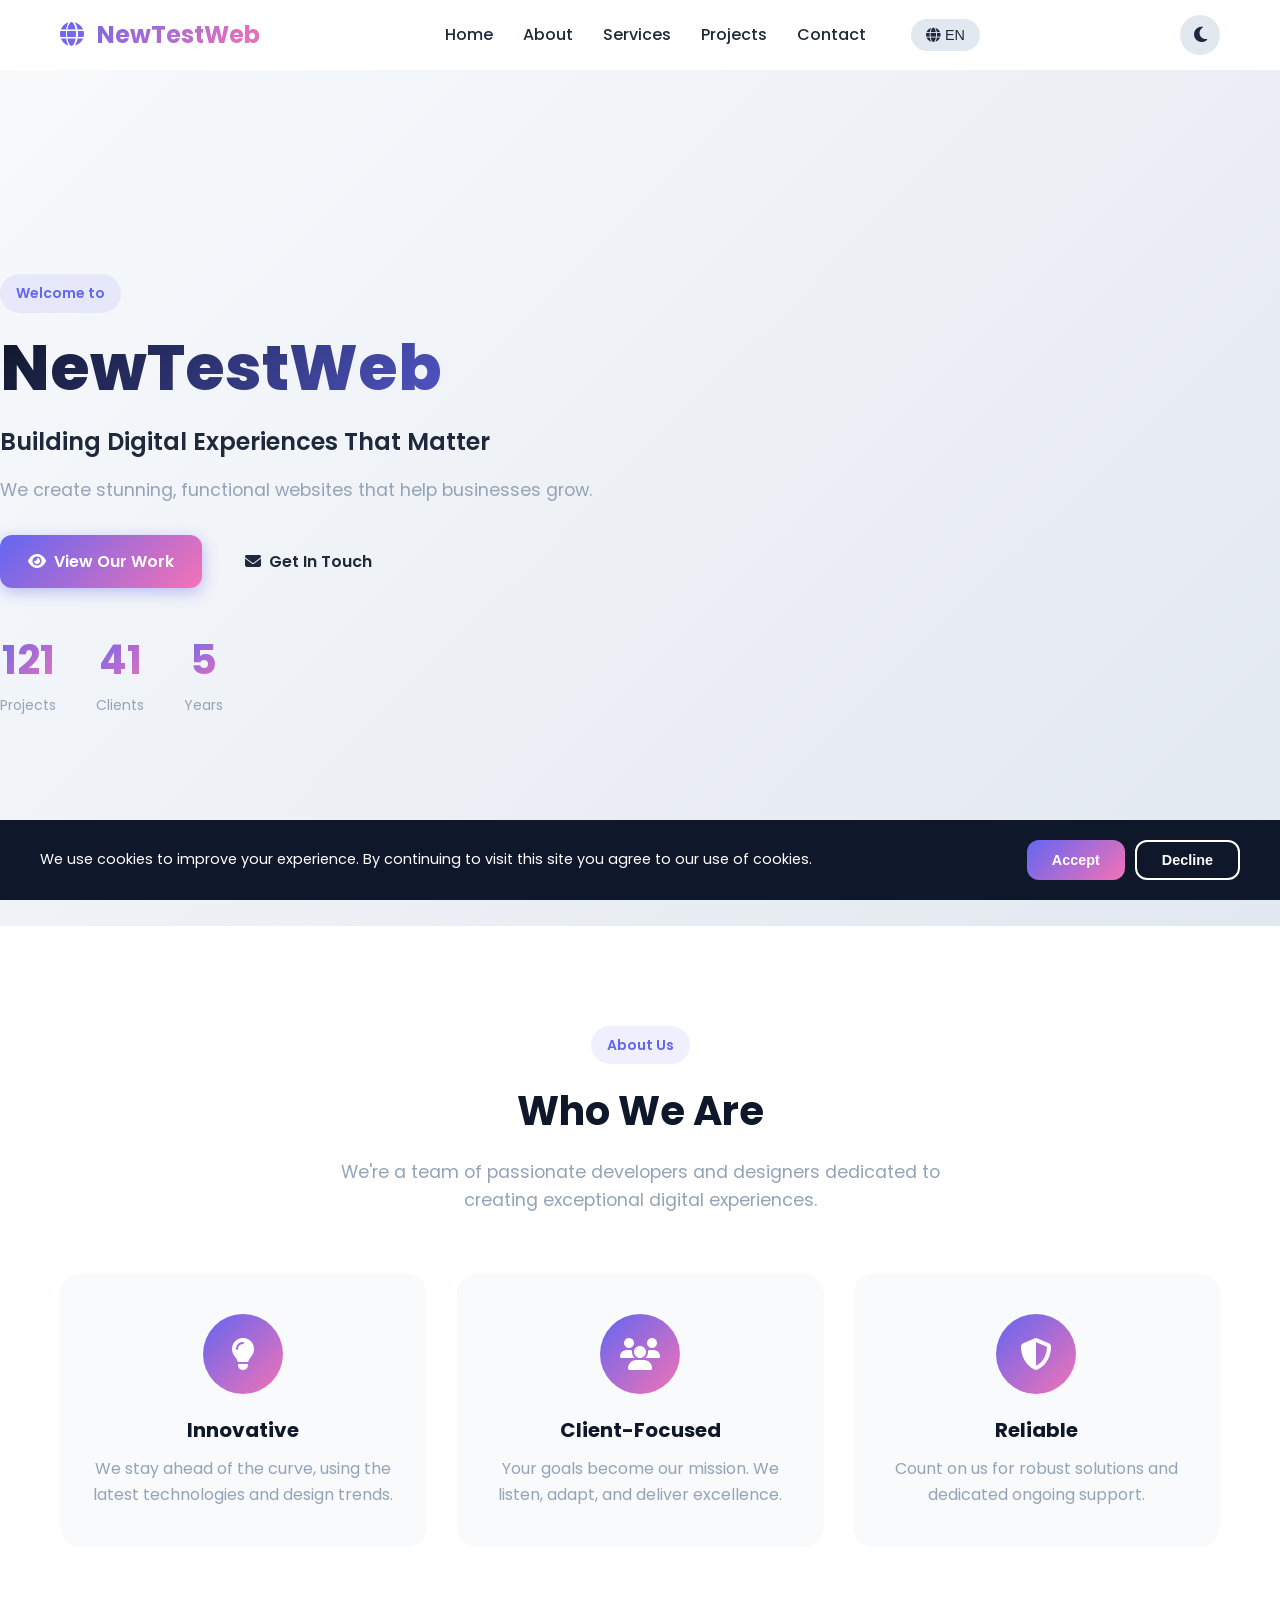
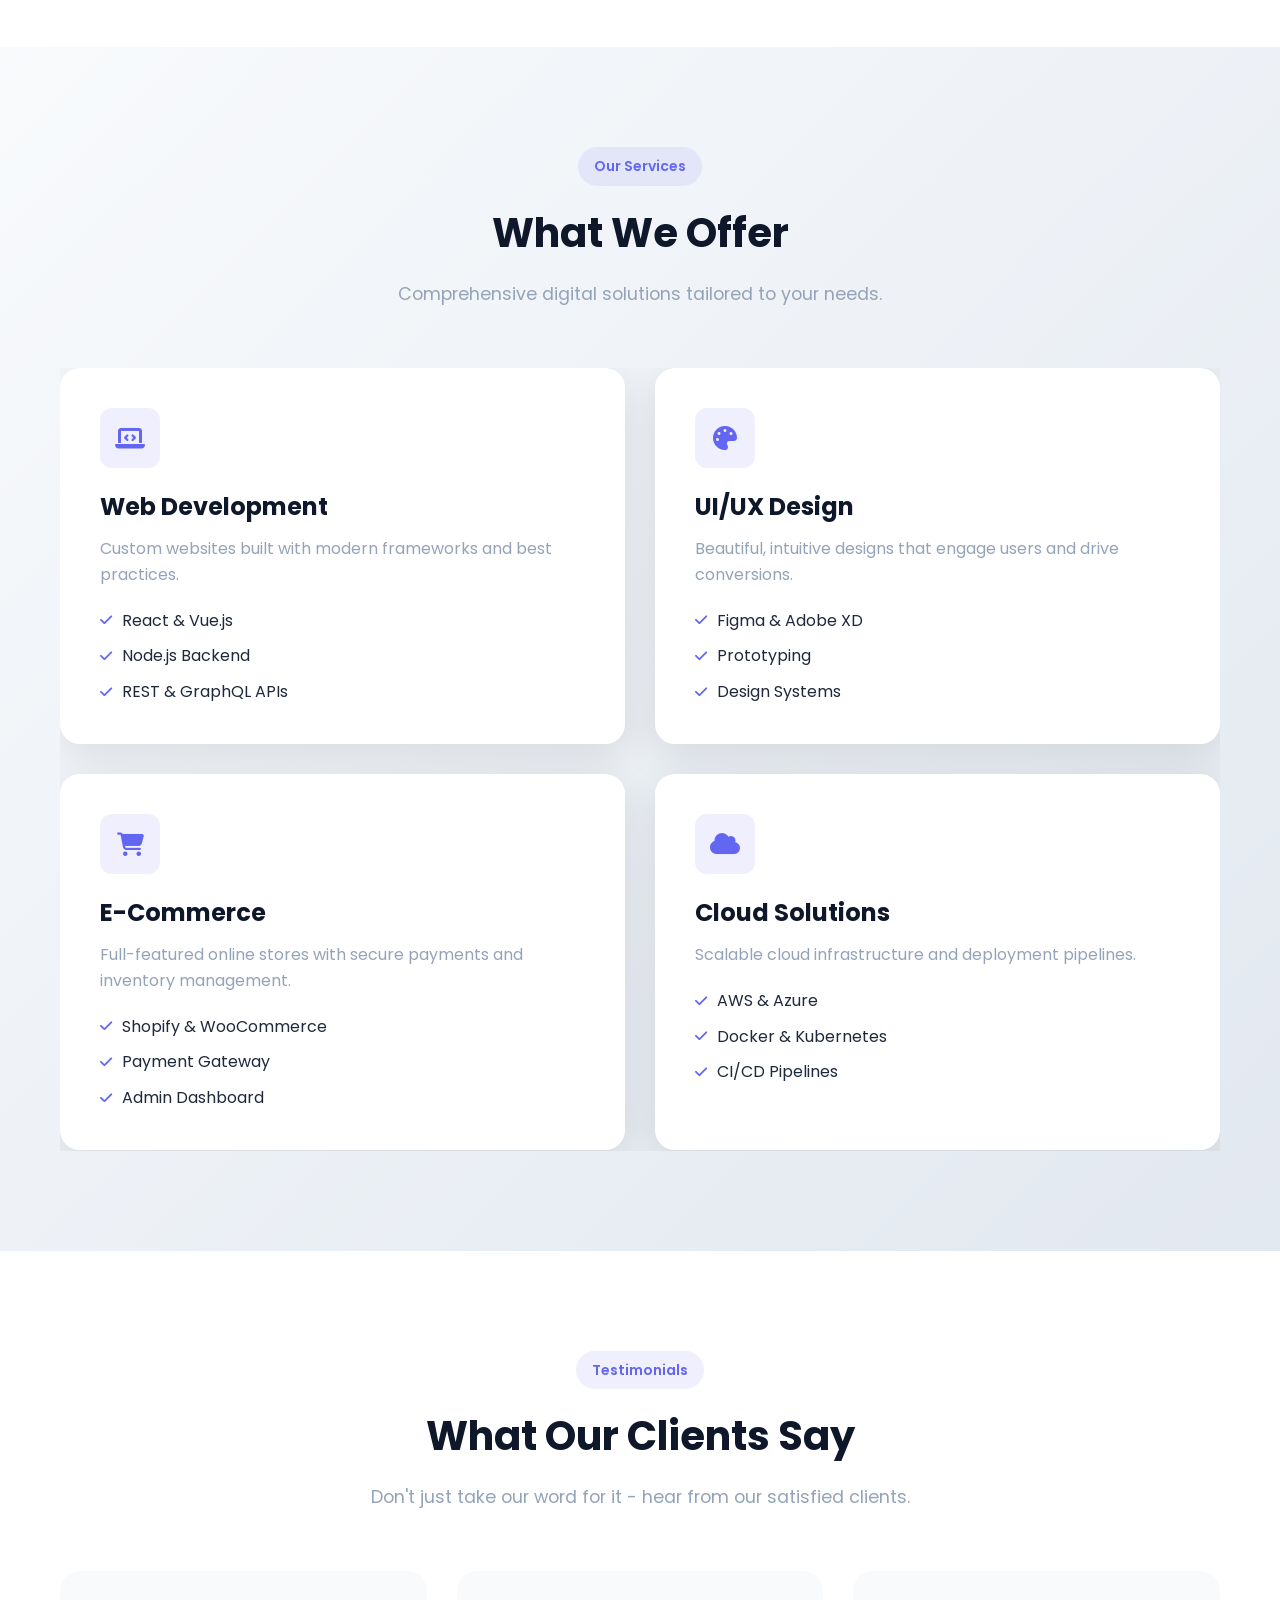
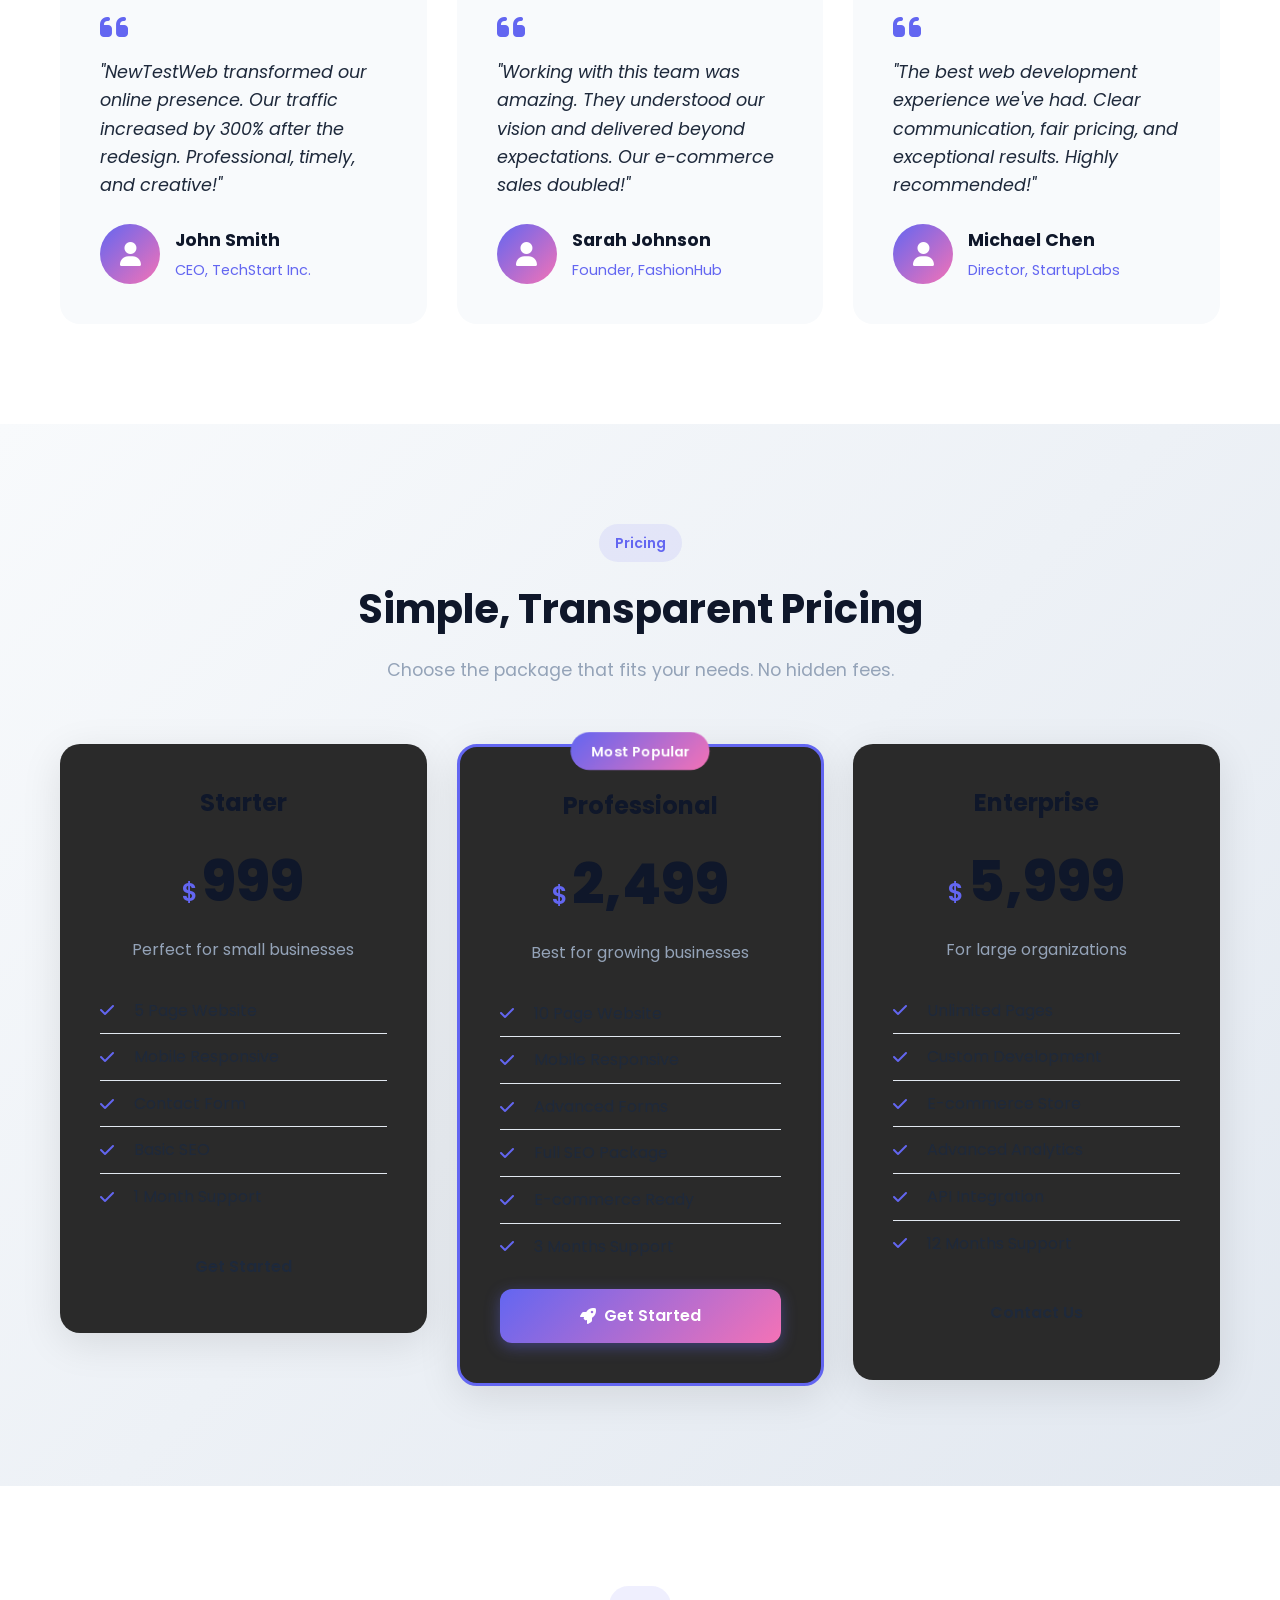
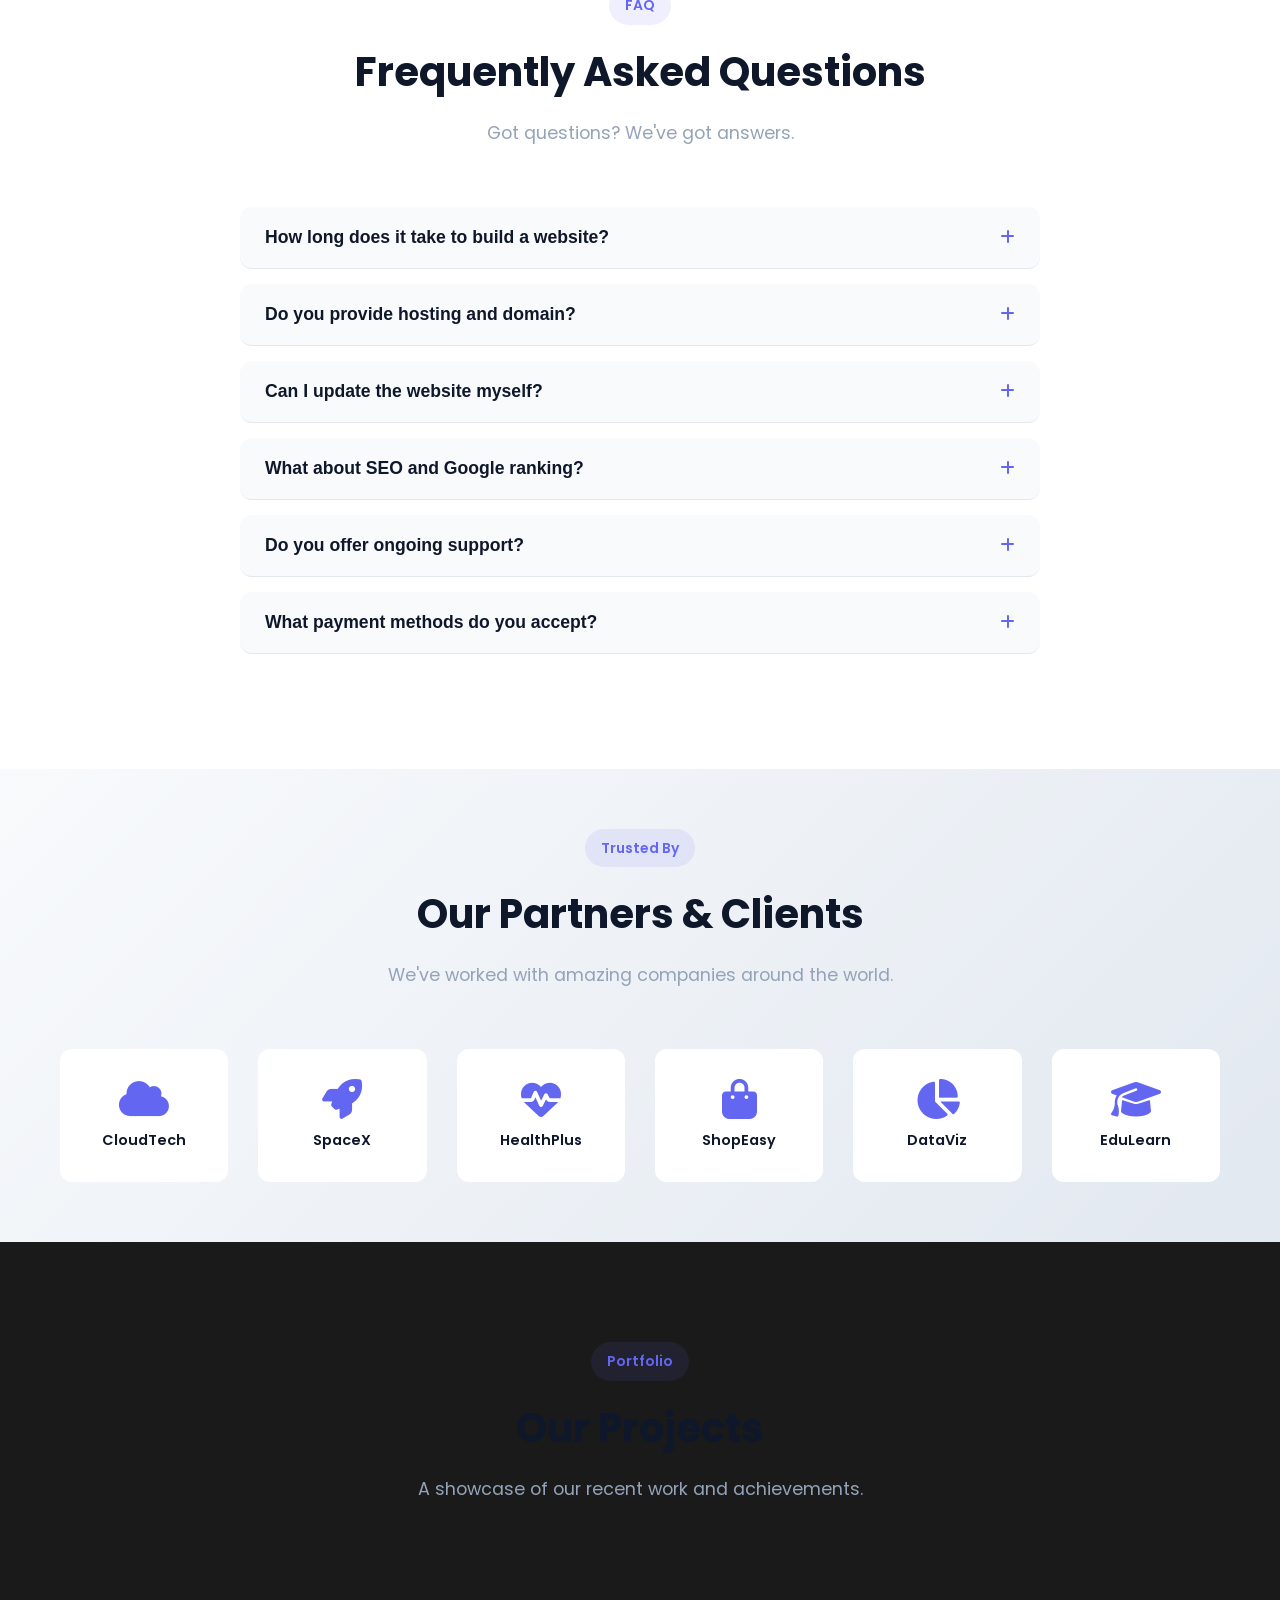
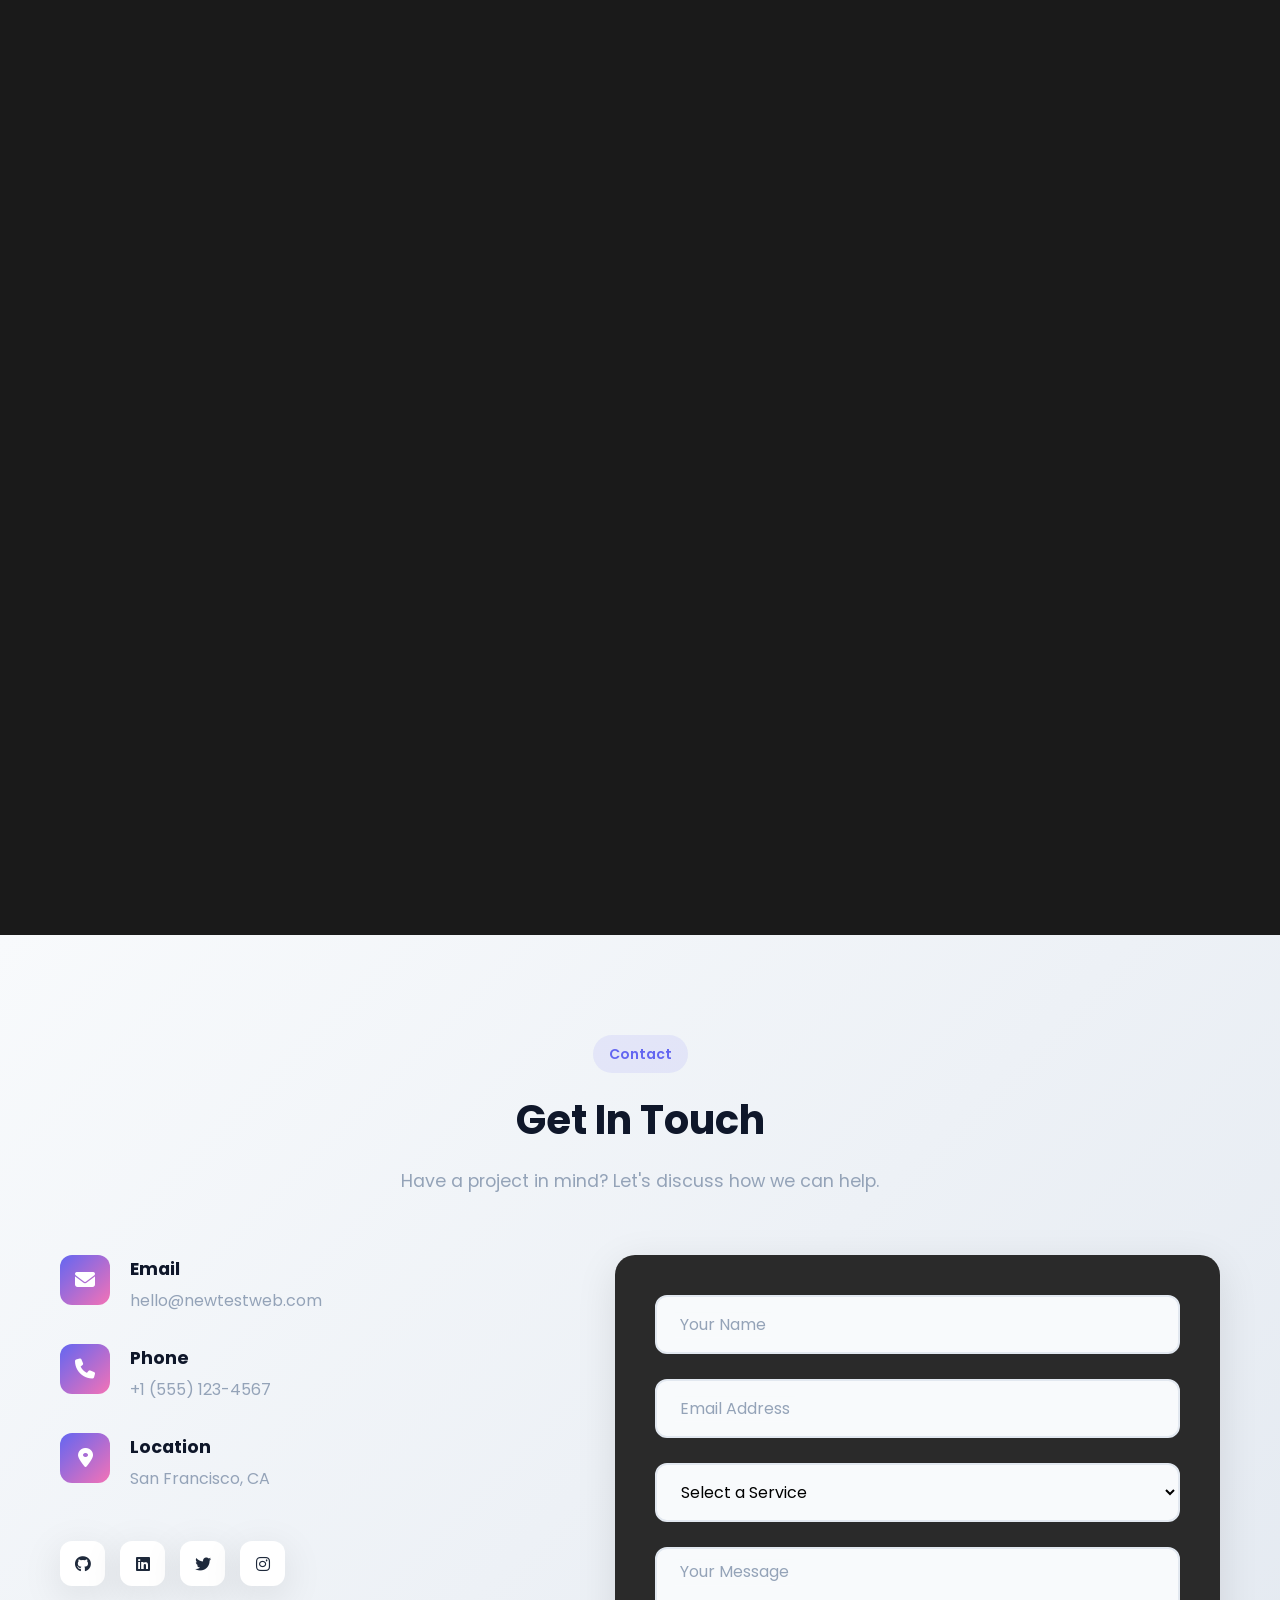
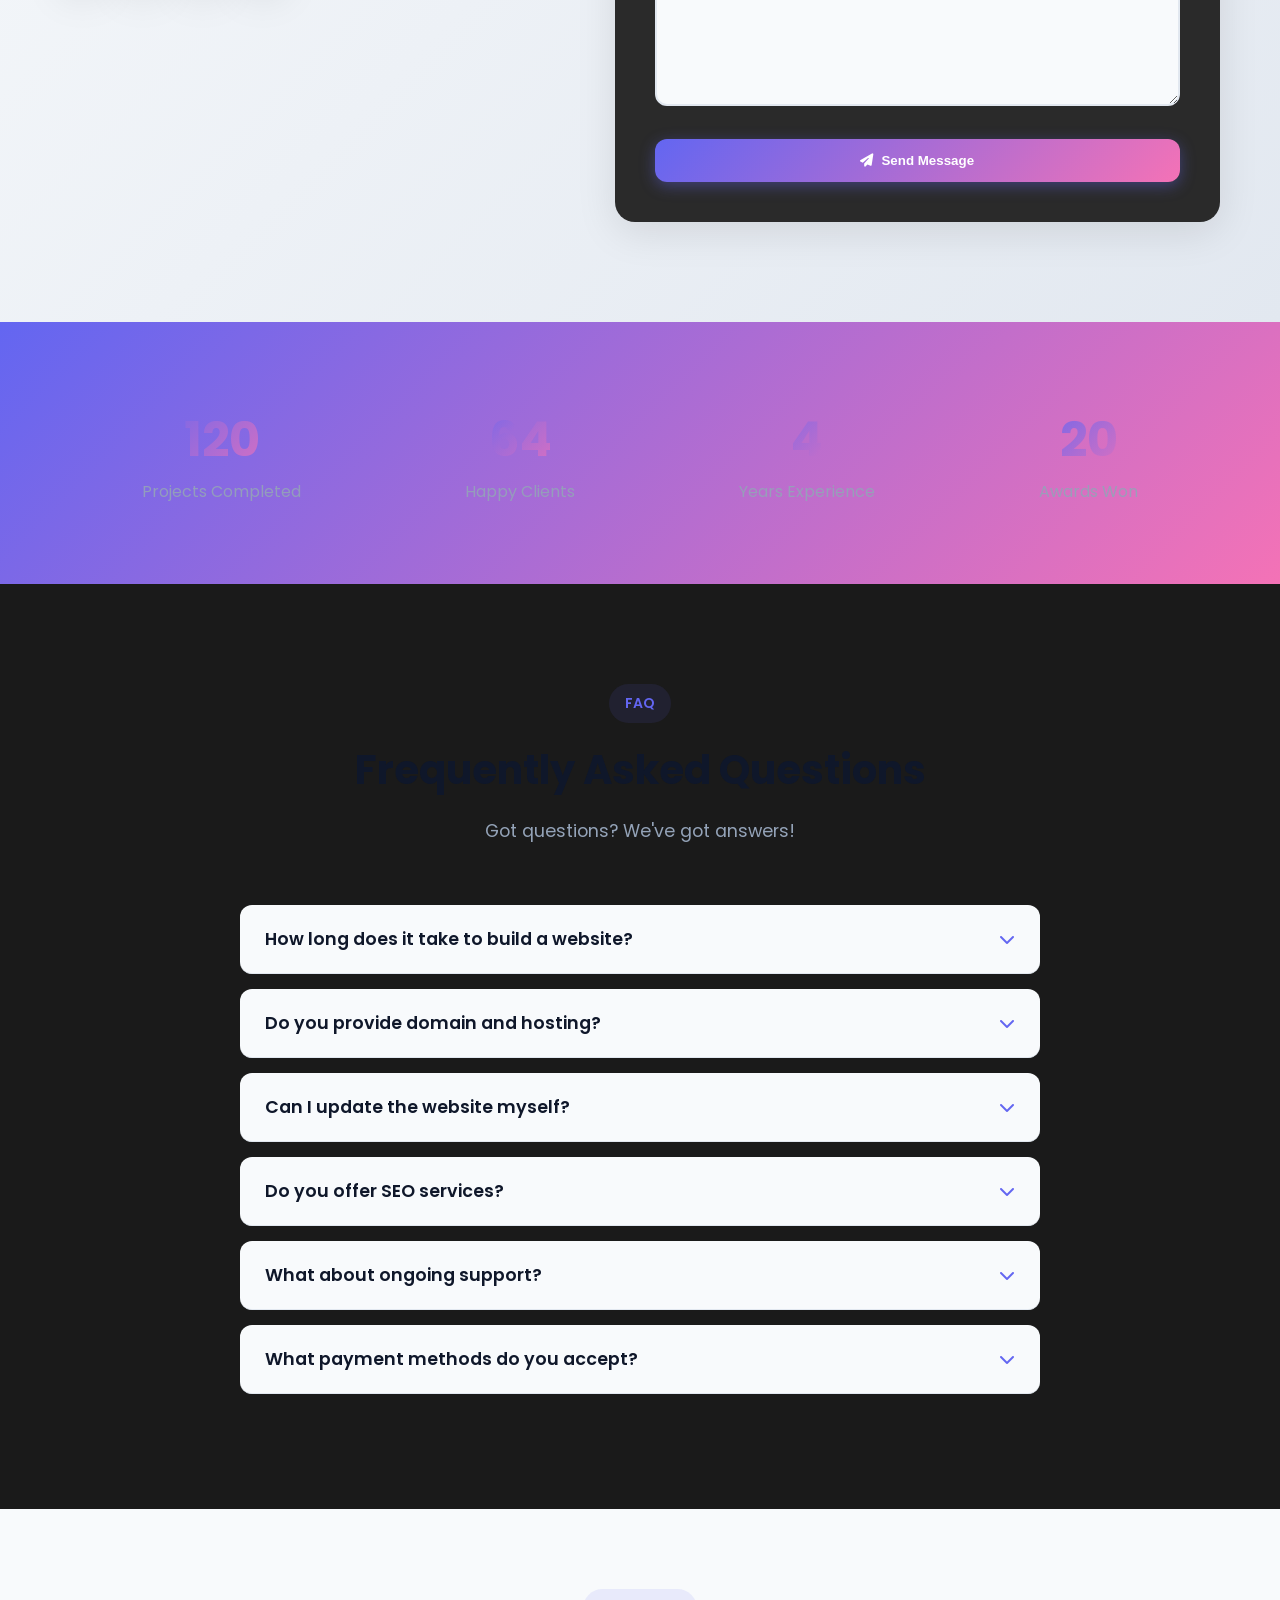
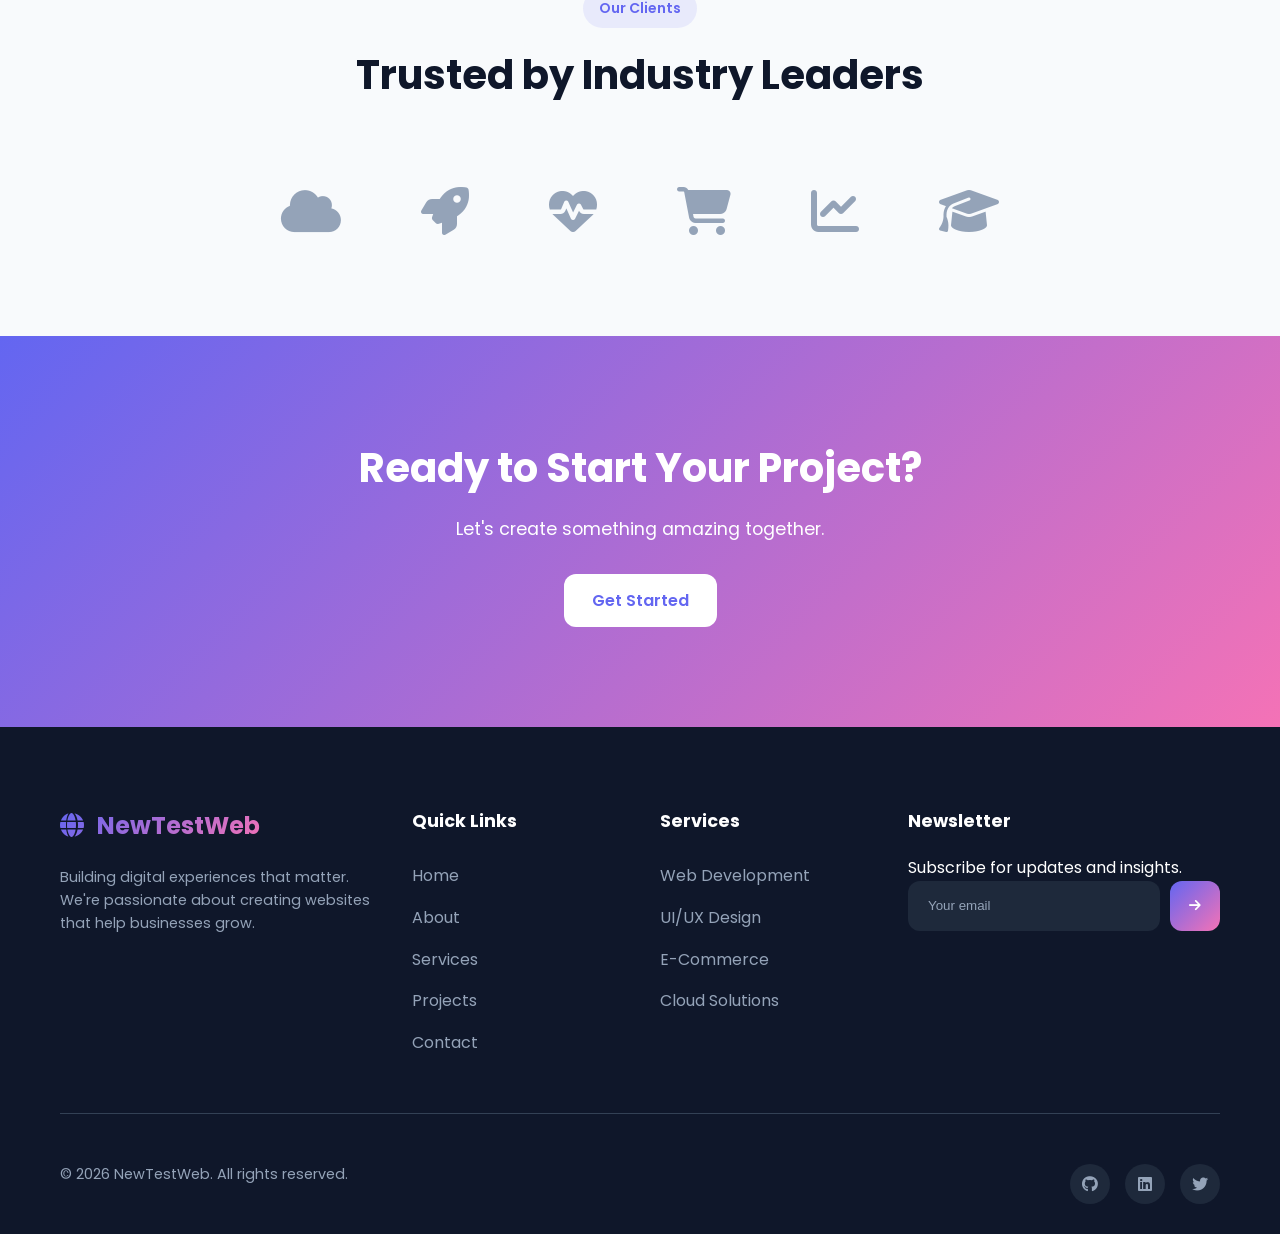
==== index.html @ 92f58afb "Fix hamburger menu on home page, add language selector to all pages and mobile menu, fix language sw" ====
<!DOCTYPE html>
<html lang="en">
<head>
    <meta charset="UTF-8">
    <meta name="viewport" content="width=device-width, initial-scale=1.0">
    <meta name="description" content="NewTestWeb - Building modern, responsive websites and digital solutions. Web development, UI/UX design, e-commerce, and cloud services.">
    <meta name="keywords" content="web development, web design, UI/UX, e-commerce, cloud solutions, modern website">
    <meta name="author" content="NewTestWeb">
    <meta name="robots" content="index, follow">
    
    <!-- Open Graph / Social Media -->
    <meta property="og:title" content="NewTestWeb | Modern Digital Solutions">
    <meta property="og:description" content="Building digital experiences that matter. We create stunning, functional websites.">
    <meta property="og:type" content="website">
    <meta property="og:url" content="https://youtested.github.io/newtestweb/">
    <meta property="og:image" content="https://youtested.github.io/newtestweb/og-image.jpg">
    
    <!-- Twitter Card -->
    <meta name="twitter:card" content="summary_large_image">
    <meta name="twitter:title" content="NewTestWeb | Modern Digital Solutions">
    <meta name="twitter:description" content="Building digital experiences that matter. We create stunning, functional websites.">
    
    <!-- Favicon -->
    <link rel="icon" type="image/svg+xml" href="data:image/svg+xml,<svg xmlns='http://www.w3.org/2000/svg' viewBox='0 0 100 100'><text y='.9em' font-size='90'>🌐</text></svg>">
    
    <!-- Canonical URL -->
    <link rel="canonical" href="https://youtested.github.io/newtestweb/">
    
    <!-- Performance Optimization - Preload critical resources -->
    <link rel="preconnect" href="https://fonts.googleapis.com">
    <link rel="preconnect" href="https://fonts.gstatic.com" crossorigin>
    <link rel="preconnect" href="https://cdnjs.cloudflare.com">
    <link rel="preload" href="styles.css" as="style">
    <link rel="preload" href="script.js" as="script">
    
    <!-- DNS Prefetch for external domains -->
    <link rel="dns-prefetch" href="//fonts.googleapis.com">
    <link rel="dns-prefetch" href="//cdnjs.cloudflare.com">
    <link rel="dns-prefetch" href="//fonts.gstatic.com">
    
    <title>NewTestWeb | Modern Digital Solutions</title>
    <link rel="icon" href="data:image/svg+xml,<svg xmlns='http://www.w3.org/2000/svg' viewBox='0 0 100 100'><text y='.9em' font-size='90'>🌐</text></svg>">
    <link rel="stylesheet" href="styles.css">
    <link rel="stylesheet" href="https://cdnjs.cloudflare.com/ajax/libs/font-awesome/6.4.0/css/all.min.css">
    <link rel="preconnect" href="https://fonts.googleapis.com">
    <link rel="preconnect" href="https://fonts.gstatic.com" crossorigin>
    <link href="https://fonts.googleapis.com/css2?family=Poppins:wght@300;400;500;600;700&display=swap" rel="stylesheet">
    <style>
        /* Font-display swap to prevent FOIT */
        @font-face {
            font-family: 'Poppins';
            font-display: swap;
        }
    </style>
</head>
<body>
    <!-- Skip Link for Accessibility -->
    <a href="#main-content" class="skip-link">Skip to main content</a>
    
    <!-- Navigation -->
    <nav class="navbar" role="navigation" aria-label="Main navigation">
        <div class="container">
            <a href="#" class="logo">
                <i class="fas fa-globe"></i> NewTestWeb
            </a>
            <div class="nav-links">
                <a href="https://youtested.github.io/newtestweb/">Home</a>
                <a href="https://youtested.github.io/newtestweb/about.html" target="_blank">About</a>
                <a href="https://youtested.github.io/newtestweb/services.html" target="_blank">Services</a>
                <a href="https://youtested.github.io/newtestweb/projects.html" target="_blank">Projects</a>
                <a href="https://youtested.github.io/newtestweb/contact.html" target="_blank">Contact</a>
                <div class="language-selector">
                    <button class="lang-btn" id="langBtn">
                        <i class="fas fa-globe"></i> <span>EN</span>
                    </button>
                    <div class="lang-dropdown" id="langDropdown">
                        <a href="#" data-lang="en" class="active">English</a>
                        <a href="#" data-lang="es">Español</a>
                        <a href="#" data-lang="fr">Français</a>
                        <a href="#" data-lang="de">Deutsch</a>
                        <a href="#" data-lang="zh">中文</a>
                        <a href="#" data-lang="ja">日本語</a>
                    </div>
                </div>
            </div>
            <button class="theme-toggle" id="themeToggle" aria-label="Toggle dark mode">
                <i class="fas fa-moon"></i>
            </button>
            <div class="nav-toggle">
                <i class="fas fa-bars"></i>
            </div>
        </div>
    </nav>

    <!-- Mobile Menu -->
    <div class="mobile-menu">
        <a href="https://youtested.github.io/newtestweb/">Home</a>
        <a href="https://youtested.github.io/newtestweb/about.html">About</a>
        <a href="https://youtested.github.io/newtestweb/services.html">Services</a>
        <a href="https://youtested.github.io/newtestweb/projects.html">Projects</a>
        <a href="https://youtested.github.io/newtestweb/contact.html">Contact</a>
        <div class="mobile-lang-selector">
            <a href="#" data-lang="en" class="active">English</a>
            <a href="#" data-lang="es">Español</a>
            <a href="#" data-lang="fr">Français</a>
            <a href="#" data-lang="de">Deutsch</a>
            <a href="#" data-lang="zh">中文</a>
            <a href="#" data-lang="ja">日本語</a>
        </div>
    </div>

    <!-- Hero Section -->
    <main id="main-content">
    <section id="home" class="hero">
        <div class="hero-content">
            <span class="hero-badge">Welcome to</span>
            <h1>NewTestWeb</h1>
            <p class="hero-subtitle">Building Digital Experiences That Matter</p>
            <p class="hero-description">
                We create stunning, functional websites that help businesses grow. 
                From design to deployment, we've got you covered.
            </p>
            <div class="hero-buttons">
                <a href="#projects" class="btn btn-primary">
                    <i class="fas fa-eye"></i> View Our Work
                </a>
                <a href="#contact" class="btn btn-secondary">
                    <i class="fas fa-envelope"></i> Get In Touch
                </a>
            </div>
            <div class="hero-stats">
                <div class="stat">
                    <span class="stat-number" data-count="150">0</span>
                    <span class="stat-label">Projects</span>
                </div>
                <div class="stat">
                    <span class="stat-number" data-count="50">0</span>
                    <span class="stat-label">Clients</span>
                </div>
                <div class="stat">
                    <span class="stat-number" data-count="5">0</span>
                    <span class="stat-label">Years</span>
                </div>
            </div>
        </div>
    </section>

    <!-- About Section -->
    <section id="about" class="about">
        <div class="container">
            <div class="section-header">
                <span class="section-tag">About Us</span>
                <h2>Who We Are</h2>
                <p>We're a team of passionate developers and designers dedicated to creating exceptional digital experiences.</p>
            </div>
            <div class="about-grid">
                <div class="about-card">
                    <div class="about-icon">
                        <i class="fas fa-lightbulb"></i>
                    </div>
                    <h3>Innovative</h3>
                    <p>We stay ahead of the curve, using the latest technologies and design trends.</p>
                </div>
                <div class="about-card">
                    <div class="about-icon">
                        <i class="fas fa-users"></i>
                    </div>
                    <h3>Client-Focused</h3>
                    <p>Your goals become our mission. We listen, adapt, and deliver excellence.</p>
                </div>
                <div class="about-card">
                    <div class="about-icon">
                        <i class="fas fa-shield-alt"></i>
                    </div>
                    <h3>Reliable</h3>
                    <p>Count on us for robust solutions and dedicated ongoing support.</p>
                </div>
            </div>
        </div>
    </section>

    <!-- Services Section -->
    <section id="services" class="services">
        <div class="container">
            <div class="section-header">
                <span class="section-tag">Services</span>
                <h2>What We Offer</h2>
                <p>Comprehensive digital solutions tailored to your needs.</p>
            </div>
            <div class="services-grid">
                <div class="service-card">
                    <div class="service-icon">
                        <i class="fas fa-laptop-code"></i>
                    </div>
                    <h3>Web Development</h3>
                    <p>Custom websites built with modern frameworks and best practices.</p>
                    <ul class="service-features">
                        <li><i class="fas fa-check"></i> React & Vue.js</li>
                        <li><i class="fas fa-check"></i> Node.js Backend</li>
                        <li><i class="fas fa-check"></i> REST & GraphQL APIs</li>
                    </ul>
                </div>
                <div class="service-card">
                    <div class="service-icon">
                        <i class="fas fa-palette"></i>
                    </div>
                    <h3>UI/UX Design</h3>
                    <p>Beautiful, intuitive designs that engage users and drive conversions.</p>
                    <ul class="service-features">
                        <li><i class="fas fa-check"></i> Figma & Adobe XD</li>
                        <li><i class="fas fa-check"></i> Prototyping</li>
                        <li><i class="fas fa-check"></i> Design Systems</li>
                    </ul>
                </div>
                <div class="service-card">
                    <div class="service-icon">
                        <i class="fas fa-shopping-cart"></i>
                    </div>
                    <h3>E-Commerce</h3>
                    <p>Full-featured online stores with secure payments and inventory management.</p>
                    <ul class="service-features">
                        <li><i class="fas fa-check"></i> Shopify & WooCommerce</li>
                        <li><i class="fas fa-check"></i> Payment Gateway</li>
                        <li><i class="fas fa-check"></i> Admin Dashboard</li>
                    </ul>
                </div>
                <div class="service-card">
                    <div class="service-icon">
                        <i class="fas fa-cloud"></i>
                    </div>
                    <h3>Cloud Solutions</h3>
                    <p>Scalable cloud infrastructure and deployment pipelines.</p>
                    <ul class="service-features">
                        <li><i class="fas fa-check"></i> AWS & Azure</li>
                        <li><i class="fas fa-check"></i> Docker & Kubernetes</li>
                        <li><i class="fas fa-check"></i> CI/CD Pipelines</li>
                    </ul>
                </div>
            </div>
        </div>
    </section>

    <!-- Testimonials Section -->
    <section id="testimonials" class="testimonials">
        <div class="container">
            <div class="section-header">
                <span class="section-tag">Testimonials</span>
                <h2>What Our Clients Say</h2>
                <p>Don't just take our word for it - hear from our satisfied clients.</p>
            </div>
            <div class="testimonials-grid">
                <div class="testimonial-card">
                    <div class="testimonial-content">
                        <i class="fas fa-quote-left"></i>
                        <p>"NewTestWeb transformed our online presence. Our traffic increased by 300% after the redesign. Professional, timely, and creative!"</p>
                    </div>
                    <div class="testimonial-author">
                        <div class="author-avatar">
                            <i class="fas fa-user"></i>
                        </div>
                        <div class="author-info">
                            <h4>John Smith</h4>
                            <p>CEO, TechStart Inc.</p>
                        </div>
                    </div>
                </div>
                <div class="testimonial-card">
                    <div class="testimonial-content">
                        <i class="fas fa-quote-left"></i>
                        <p>"Working with this team was amazing. They understood our vision and delivered beyond expectations. Our e-commerce sales doubled!"</p>
                    </div>
                    <div class="testimonial-author">
                        <div class="author-avatar">
                            <i class="fas fa-user"></i>
                        </div>
                        <div class="author-info">
                            <h4>Sarah Johnson</h4>
                            <p>Founder, FashionHub</p>
                        </div>
                    </div>
                </div>
                <div class="testimonial-card">
                    <div class="testimonial-content">
                        <i class="fas fa-quote-left"></i>
                        <p>"The best web development experience we've had. Clear communication, fair pricing, and exceptional results. Highly recommended!"</p>
                    </div>
                    <div class="testimonial-author">
                        <div class="author-avatar">
                            <i class="fas fa-user"></i>
                        </div>
                        <div class="author-info">
                            <h4>Michael Chen</h4>
                            <p>Director, StartupLabs</p>
                        </div>
                    </div>
                </div>
            </div>
        </div>
    </section>

    <!-- Pricing Section -->
    <section id="pricing" class="pricing">
        <div class="container">
            <div class="section-header">
                <span class="section-tag">Pricing</span>
                <h2>Simple, Transparent Pricing</h2>
                <p>Choose the package that fits your needs. No hidden fees.</p>
            </div>
            <div class="pricing-grid">
                <div class="pricing-card">
                    <div class="pricing-header">
                        <h3>Starter</h3>
                        <div class="price">
                            <span class="currency">$</span>
                            <span class="amount">999</span>
                        </div>
                        <p>Perfect for small businesses</p>
                    </div>
                    <ul class="pricing-features">
                        <li><i class="fas fa-check"></i> 5 Page Website</li>
                        <li><i class="fas fa-check"></i> Mobile Responsive</li>
                        <li><i class="fas fa-check"></i> Contact Form</li>
                        <li><i class="fas fa-check"></i> Basic SEO</li>
                        <li><i class="fas fa-check"></i> 1 Month Support</li>
                    </ul>
                    <a href="#contact" class="btn btn-secondary">Get Started</a>
                </div>
                <div class="pricing-card popular">
                    <div class="popular-badge">Most Popular</div>
                    <div class="pricing-header">
                        <h3>Professional</h3>
                        <div class="price">
                            <span class="currency">$</span>
                            <span class="amount">2,499</span>
                        </div>
                        <p>Best for growing businesses</p>
                    </div>
                    <ul class="pricing-features">
                        <li><i class="fas fa-check"></i> 10 Page Website</li>
                        <li><i class="fas fa-check"></i> Mobile Responsive</li>
                        <li><i class="fas fa-check"></i> Advanced Forms</li>
                        <li><i class="fas fa-check"></i> Full SEO Package</li>
                        <li><i class="fas fa-check"></i> E-commerce Ready</li>
                        <li><i class="fas fa-check"></i> 3 Months Support</li>
                    </ul>
                    <a href="#contact" class="btn btn-primary">Get Started</a>
                </div>
                <div class="pricing-card">
                    <div class="pricing-header">
                        <h3>Enterprise</h3>
                        <div class="price">
                            <span class="currency">$</span>
                            <span class="amount">5,999</span>
                        </div>
                        <p>For large organizations</p>
                    </div>
                    <ul class="pricing-features">
                        <li><i class="fas fa-check"></i> Unlimited Pages</li>
                        <li><i class="fas fa-check"></i> Custom Development</li>
                        <li><i class="fas fa-check"></i> E-commerce Store</li>
                        <li><i class="fas fa-check"></i> Advanced Analytics</li>
                        <li><i class="fas fa-check"></i> API Integration</li>
                        <li><i class="fas fa-check"></i> 12 Months Support</li>
                    </ul>
                    <a href="#contact" class="btn btn-secondary">Contact Us</a>
                </div>
            </div>
        </div>
    </section>

    <!-- FAQ Section -->
    <section id="faq" class="faq">
        <div class="container">
            <div class="section-header">
                <span class="section-tag">FAQ</span>
                <h2>Frequently Asked Questions</h2>
                <p>Got questions? We've got answers.</p>
            </div>
            <div class="faq-grid">
                <div class="faq-item">
                    <button class="faq-question">
                        <span>How long does it take to build a website?</span>
                        <i class="fas fa-plus"></i>
                    </button>
                    <div class="faq-answer">
                        <p>Most projects take 2-6 weeks depending on complexity. A simple landing page can be done in a few days, while complex e-commerce sites may take 8-12 weeks.</p>
                    </div>
                </div>
                <div class="faq-item">
                    <button class="faq-question">
                        <span>Do you provide hosting and domain?</span>
                        <i class="fas fa-plus"></i>
                    </button>
                    <div class="faq-answer">
                        <p>Yes! We can help you purchase and manage your domain and hosting. We offer affordable hosting packages starting at $10/month.</p>
                    </div>
                </div>
                <div class="faq-item">
                    <button class="faq-question">
                        <span>Can I update the website myself?</span>
                        <i class="fas fa-plus"></i>
                    </button>
                    <div class="faq-answer">
                        <p>Absolutely! We provide a user-friendly content management system (CMS) that allows you to easily update text, images, and content without coding.</p>
                    </div>
                </div>
                <div class="faq-item">
                    <button class="faq-question">
                        <span>What about SEO and Google ranking?</span>
                        <i class="fas fa-plus"></i>
                    </button>
                    <div class="faq-answer">
                        <p>All our websites come with basic SEO optimization. We also offer advanced SEO packages to help improve your Google rankings.</p>
                    </div>
                </div>
                <div class="faq-item">
                    <button class="faq-question">
                        <span>Do you offer ongoing support?</span>
                        <i class="fas fa-plus"></i>
                    </button>
                    <div class="faq-answer">
                        <p>Yes! We offer monthly support packages starting at $99/month for updates, fixes, and improvements.</p>
                    </div>
                </div>
                <div class="faq-item">
                    <button class="faq-question">
                        <span>What payment methods do you accept?</span>
                        <i class="fas fa-plus"></i>
                    </button>
                    <div class="faq-answer">
                        <p>We accept bank transfer, credit cards, PayPal, and crypto. We also offer payment plans for larger projects.</p>
                    </div>
                </div>
            </div>
        </div>
    </section>

    <!-- Partners Section -->
    <section id="partners" class="partners">
        <div class="container">
            <div class="section-header">
                <span class="section-tag">Trusted By</span>
                <h2>Our Partners & Clients</h2>
                <p>We've worked with amazing companies around the world.</p>
            </div>
            <div class="partners-grid">
                <div class="partner-logo"><i class="fas fa-cloud"></i><span>CloudTech</span></div>
                <div class="partner-logo"><i class="fas fa-rocket"></i><span>SpaceX</span></div>
                <div class="partner-logo"><i class="fas fa-heartbeat"></i><span>HealthPlus</span></div>
                <div class="partner-logo"><i class="fas fa-shopping-bag"></i><span>ShopEasy</span></div>
                <div class="partner-logo"><i class="fas fa-chart-pie"></i><span>DataViz</span></div>
                <div class="partner-logo"><i class="fas fa-graduation-cap"></span></i><span>EduLearn</span></div>
            </div>
        </div>
    </section>

    <!-- Projects Section -->
    <section id="projects" class="projects">
        <div class="container">
            <div class="section-header">
                <span class="section-tag">Portfolio</span>
                <h2>Our Projects</h2>
                <p>A showcase of our recent work and achievements.</p>
            </div>
            <div class="projects-grid">
                <div class="project-card">
                    <div class="project-image">
                        <i class="fas fa-store"></i>
                    </div>
                    <div class="project-content">
                        <h3>E-Commerce Platform</h3>
                        <p>Full-featured online shopping platform with inventory management.</p>
                        <div class="project-tags">
                            <span>React</span>
                            <span>Node.js</span>
                            <span>MongoDB</span>
                        </div>
                        <a href="#" class="project-link">
                            View Project <i class="fas fa-arrow-right"></i>
                        </a>
                    </div>
                </div>
                <div class="project-card">
                    <div class="project-image">
                        <i class="fas fa-chart-line"></i>
                    </div>
                    <div class="project-content">
                        <h3>Analytics Dashboard</h3>
                        <p>Real-time data visualization dashboard for business intelligence.</p>
                        <div class="project-tags">
                            <span>Vue.js</span>
                            <span>D3.js</span>
                            <span>Firebase</span>
                        </div>
                        <a href="#" class="project-link">
                            View Project <i class="fas fa-arrow-right"></i>
                        </a>
                    </div>
                </div>
                <div class="project-card">
                    <div class="project-image">
                        <i class="fas fa-mobile-alt"></i>
                    </div>
                    <div class="project-content">
                        <h3>Mobile Banking App</h3>
                        <p>Secure mobile banking application with biometric authentication.</p>
                        <div class="project-tags">
                            <span>React Native</span>
                            <span>TypeScript</span>
                            <span>AWS</span>
                        </div>
                        <a href="#" class="project-link">
                            View Project <i class="fas fa-arrow-right"></i>
                        </a>
                    </div>
                </div>
                <div class="project-card">
                    <div class="project-image">
                        <i class="fas fa-comments"></i>
                    </div>
                    <div class="project-content">
                        <h3>Social Platform</h3>
                        <p>Community platform with real-time messaging and user profiles.</p>
                        <div class="project-tags">
                            <span>Next.js</span>
                            <span>Socket.io</span>
                            <span>PostgreSQL</span>
                        </div>
                        <a href="#" class="project-link">
                            View Project <i class="fas fa-arrow-right"></i>
                        </a>
                    </div>
                </div>
                <div class="project-card">
                    <div class="project-image">
                        <i class="fas fa-graduation-cap"></i>
                    </div>
                    <div class="project-content">
                        <h3>E-Learning Platform</h3>
                        <p>Online learning management system with video streaming.</p>
                        <div class="project-tags">
                            <span>MERN Stack</span>
                            <span>AWS S3</span>
                            <span>Stripe</span>
                        </div>
                        <a href="#" class="project-link">
                            View Project <i class="fas fa-arrow-right"></i>
                        </a>
                    </div>
                </div>
                <div class="project-card">
                    <div class="project-image">
                        <i class="fas fa-utensils"></i>
                    </div>
                    <div class="project-content">
                        <h3>Restaurant App</h3>
                        <p>Table reservation and ordering system for restaurants.</p>
                        <div class="project-tags">
                            <span>Flutter</span>
                            <span>Firebase</span>
                            <span>Google Maps</span>
                        </div>
                        <a href="#" class="project-link">
                            View Project <i class="fas fa-arrow-right"></i>
                        </a>
                    </div>
                </div>
            </div>
        </div>
    </section>

    <!-- Contact Section -->
    <section id="contact" class="contact">
        <div class="container">
            <div class="section-header">
                <span class="section-tag">Contact</span>
                <h2>Get In Touch</h2>
                <p>Have a project in mind? Let's discuss how we can help.</p>
            </div>
            <div class="contact-grid">
                <div class="contact-info">
                    <div class="contact-item">
                        <i class="fas fa-envelope"></i>
                        <div>
                            <h4>Email</h4>
                            <p>hello@newtestweb.com</p>
                        </div>
                    </div>
                    <div class="contact-item">
                        <i class="fas fa-phone"></i>
                        <div>
                            <h4>Phone</h4>
                            <p>+1 (555) 123-4567</p>
                        </div>
                    </div>
                    <div class="contact-item">
                        <i class="fas fa-map-marker-alt"></i>
                        <div>
                            <h4>Location</h4>
                            <p>San Francisco, CA</p>
                        </div>
                    </div>
                    <div class="social-links">
                        <a href="#"><i class="fab fa-github"></i></a>
                        <a href="#"><i class="fab fa-linkedin"></i></a>
                        <a href="#"><i class="fab fa-twitter"></i></a>
                        <a href="#"><i class="fab fa-instagram"></i></a>
                    </div>
                </div>
                <form class="contact-form" id="contactForm">
                    <div class="form-group">
                        <input type="text" id="name" name="name" required placeholder=" ">
                        <label for="name">Your Name</label>
                    </div>
                    <div class="form-group">
                        <input type="email" id="email" name="email" required placeholder=" ">
                        <label for="email">Email Address</label>
                    </div>
                    <div class="form-group">
                        <select id="service" name="service" required>
                            <option value="">Select a Service</option>
                            <option value="web-development">Web Development</option>
                            <option value="ui-ux-design">UI/UX Design</option>
                            <option value="ecommerce">E-Commerce</option>
                            <option value="cloud-solutions">Cloud Solutions</option>
                            <option value="other">Other</option>
                        </select>
                    </div>
                    <div class="form-group">
                        <textarea id="message" name="message" rows="5" required placeholder=" "></textarea>
                        <label for="message">Your Message</label>
                    </div>
                    <button type="submit" class="btn btn-primary">
                        <i class="fas fa-paper-plane"></i> Send Message
                    </button>
                </form>
            </div>
        </div>
    </section>

    <!-- Stats Section -->
    <section class="stats-section">
        <div class="container">
            <div class="stats-grid">
                <div class="stat-item animate-on-scroll">
                    <span class="stat-number" data-count="150">0</span>
                    <span class="stat-label">Projects Completed</span>
                </div>
                <div class="stat-item animate-on-scroll">
                    <span class="stat-number" data-count="80">0</span>
                    <span class="stat-label">Happy Clients</span>
                </div>
                <div class="stat-item animate-on-scroll">
                    <span class="stat-number" data-count="5">0</span>
                    <span class="stat-label">Years Experience</span>
                </div>
                <div class="stat-item animate-on-scroll">
                    <span class="stat-number" data-count="24">0</span>
                    <span class="stat-label">Awards Won</span>
                </div>
            </div>
        </div>
    </section>

    <!-- FAQ Section -->
    <section id="faq" class="faq-section">
        <div class="container">
            <div class="section-header animate-on-scroll">
                <span class="section-tag">FAQ</span>
                <h2>Frequently Asked Questions</h2>
                <p>Got questions? We've got answers!</p>
            </div>
            <div class="faq-grid">
                <div class="faq-item animate-on-scroll">
                    <div class="faq-question">
                        <span>How long does it take to build a website?</span>
                        <i class="fas fa-chevron-down"></i>
                    </div>
                    <div class="faq-answer">
                        <p>Most projects take 2-6 weeks depending on complexity. A simple landing page can be done in a few days, while complex e-commerce sites may take 8-12 weeks.</p>
                    </div>
                </div>
                <div class="faq-item animate-on-scroll">
                    <div class="faq-question">
                        <span>Do you provide domain and hosting?</span>
                        <i class="fas fa-chevron-down"></i>
                    </div>
                    <div class="faq-answer">
                        <p>Yes! We can help you purchase and manage your domain and hosting. We offer affordable hosting packages starting at $10/month.</p>
                    </div>
                </div>
                <div class="faq-item animate-on-scroll">
                    <div class="faq-question">
                        <span>Can I update the website myself?</span>
                        <i class="fas fa-chevron-down"></i>
                    </div>
                    <div class="faq-answer">
                        <p>Absolutely! We provide a user-friendly content management system (CMS) that allows you to easily update text, images, and content without coding.</p>
                    </div>
                </div>
                <div class="faq-item animate-on-scroll">
                    <div class="faq-question">
                        <span>Do you offer SEO services?</span>
                        <i class="fas fa-chevron-down"></i>
                    </div>
                    <div class="faq-answer">
                        <p>Yes! All our websites come with basic SEO optimization. We also offer advanced SEO packages to help improve your Google rankings.</p>
                    </div>
                </div>
                <div class="faq-item animate-on-scroll">
                    <div class="faq-question">
                        <span>What about ongoing support?</span>
                        <i class="fas fa-chevron-down"></i>
                    </div>
                    <div class="faq-answer">
                        <p>We offer monthly support packages starting at $99/month for updates, fixes, and improvements. We're always here to help!</p>
                    </div>
                </div>
                <div class="faq-item animate-on-scroll">
                    <div class="faq-question">
                        <span>What payment methods do you accept?</span>
                        <i class="fas fa-chevron-down"></i>
                    </div>
                    <div class="faq-answer">
                        <p>We accept bank transfer, credit cards, PayPal, and crypto. We also offer payment plans for larger projects.</p>
                    </div>
                </div>
            </div>
        </div>
    </section>

    <!-- Clients Section -->
    <section class="clients-section">
        <div class="container">
            <div class="section-header animate-on-scroll">
                <span class="section-tag">Our Clients</span>
                <h2>Trusted by Industry Leaders</h2>
            </div>
            <div class="clients-grid">
                <div class="client-logo animate-on-scroll"><i class="fas fa-cloud"></i></div>
                <div class="client-logo animate-on-scroll"><i class="fas fa-rocket"></i></div>
                <div class="client-logo animate-on-scroll"><i class="fas fa-heartbeat"></i></div>
                <div class="client-logo animate-on-scroll"><i class="fas fa-shopping-cart"></i></div>
                <div class="client-logo animate-on-scroll"><i class="fas fa-chart-line"></i></div>
                <div class="client-logo animate-on-scroll"><i class="fas fa-graduation-cap"></i></div>
            </div>
        </div>
    </section>

    <!-- CTA Section -->
    <section class="cta-section">
        <div class="container">
            <h2 class="animate-on-scroll">Ready to Start Your Project?</h2>
            <p class="animate-on-scroll">Let's create something amazing together.</p>
            <a href="#contact" class="btn animate-on-scroll">Get Started</a>
        </div>
    </section>

    </main>

    <!-- Footer -->
    <footer class="footer">
        <div class="container">
            <div class="footer-grid">
                <div class="footer-brand">
                    <a href="#" class="logo">
                        <i class="fas fa-globe"></i> NewTestWeb
                    </a>
                    <p>Building digital experiences that matter. We're passionate about creating websites that help businesses grow.</p>
                </div>
                <div class="footer-links">
                    <h4>Quick Links</h4>
                    <a href="https://youtested.github.io/newtestweb/">Home</a>
                    <a href="https://youtested.github.io/newtestweb/about.html">About</a>
                    <a href="https://youtested.github.io/newtestweb/services.html">Services</a>
                    <a href="https://youtested.github.io/newtestweb/projects.html">Projects</a>
                    <a href="https://youtested.github.io/newtestweb/contact.html">Contact</a>
                </div>
                <div class="footer-links">
                    <h4>Services</h4>
                    <a href="#">Web Development</a>
                    <a href="#">UI/UX Design</a>
                    <a href="#">E-Commerce</a>
                    <a href="#">Cloud Solutions</a>
                </div>
                <div class="footer-newsletter">
                    <h4>Newsletter</h4>
                    <p>Subscribe for updates and insights.</p>
                    <form class="newsletter-form">
                        <input type="email" placeholder="Your email">
                        <button type="submit"><i class="fas fa-arrow-right"></i></button>
                    </form>
                </div>
            </div>
            <div class="footer-bottom">
                <p>&copy; 2026 NewTestWeb. All rights reserved.</p>
                <div class="footer-social">
                    <a href="#"><i class="fab fa-github"></i></a>
                    <a href="#"><i class="fab fa-linkedin"></i></a>
                    <a href="#"><i class="fab fa-twitter"></i></a>
                </div>
            </div>
        </div>
    </footer>

    <!-- Scroll to Top -->
    <button class="scroll-top" id="scrollTop">
        <i class="fas fa-arrow-up"></i>
    </button>

    <!-- Toast Notification -->
    <div class="toast" id="toast">
        <i class="fas fa-check-circle"></i>
        <span>Message sent successfully!</span>
    </div>

    <!-- Cookie Consent -->
    <div class="cookie-consent">
        <div class="cookie-content">
            <p>We use cookies to improve your experience. By continuing to visit this site you agree to our use of cookies.</p>
            <div class="cookie-buttons">
                <button class="cookie-btn accept">Accept</button>
                <button class="cookie-btn decline">Decline</button>
            </div>
        </div>
    </div>

    <!-- Service Worker Registration -->
    <script>
        if ('serviceWorker' in navigator) {
            window.addEventListener('load', function() {
                navigator.serviceWorker.register('/sw.js')
                    .then(function(registration) {
                        console.log('ServiceWorker registered: ', registration.scope);
                    })
                    .catch(function(err) {
                        console.log('ServiceWorker registration failed: ', err);
                    });
            });
        }
    </script>
    <script src="script.js"></script>
</body>
</html>
---- styles.css ----
/* CSS Variables */
:root {
    --primary: #6366f1;
    --primary-dark: #4f46e5;
    --primary-light: #818cf8;
    --secondary: #f472b6;
    --accent: #22d3ee;
    --dark: #0f172a;
    --dark-secondary: #1e293b;
    --dark-tertiary: #334155;
    --light: #f8fafc;
    --light-secondary: #e2e8f0;
    --text-dark: #1e293b;
    --text-light: #94a3b8;
    --white: #ffffff;
    --gradient: linear-gradient(135deg, #6366f1 0%, #f472b6 100%);
    --gradient-alt: linear-gradient(135deg, #22d3ee 0%, #6366f1 100%);
    --shadow: 0 10px 40px rgba(0, 0, 0, 0.1);
    --shadow-lg: 0 25px 50px rgba(0, 0, 0, 0.15);
    --radius: 12px;
    --radius-lg: 20px;
    --transition: all 0.3s ease;
}

/* Reset */
* { margin: 0; padding: 0; box-sizing: border-box; }
html { scroll-behavior: smooth; }
body { font-family: 'Poppins', sans-serif; line-height: 1.6; color: var(--text-dark); background: var(--light); }
a { text-decoration: none; color: inherit; }
ul { list-style: none; }
img { max-width: 100%; height: auto; }
.container { max-width: 1200px; margin: 0 auto; padding: 0 20px; }

/* Buttons */
.btn { display: inline-flex; align-items: center; gap: 8px; padding: 14px 28px; border-radius: var(--radius); font-weight: 600; cursor: pointer; transition: var(--transition); border: none; }
.btn-primary { background: var(--gradient); color: var(--white); box-shadow: 0 4px 15px rgba(99, 102, 241, 0.4); }
.btn-primary:hover { transform: translateY(-2px); box-shadow: 0 8px 25px rgba(99, 102, 241, 0.5); }

/* Navbar */
.navbar { 
    position: fixed; 
    top: 0; 
    left: 0; 
    right: 0; 
    z-index: 1000; 
    background: var(--white); 
    box-shadow: none !important;
    padding: 15px 0; 
    border: none !important;
    border-bottom: none !important;
}
.navbar .container { display: flex; justify-content: space-between; align-items: center; }
.logo { font-size: 1.5rem; font-weight: 700; background: var(--gradient); -webkit-background-clip: text; -webkit-text-fill-color: transparent; }
.logo i { margin-right: 8px; }

/* Nav Links - Desktop */
.nav-links { display: flex; gap: 30px; align-items: center; }
.nav-links a { font-weight: 500; color: var(--text-dark); transition: var(--transition); }
.nav-links a:hover { color: var(--primary); }

/* Theme Toggle Button */
.theme-toggle { 
    background: var(--light-secondary); 
    border: none; 
    width: 40px; 
    height: 40px; 
    border-radius: 50%; 
    cursor: pointer; 
    display: flex; 
    align-items: center; 
    justify-content: center; 
    color: var(--text-dark); 
    font-size: 1.1rem; 
    margin-left: 15px;
}
.theme-toggle:hover { background: var(--primary); color: var(--white); }

/* Hamburger Menu */
.nav-toggle { 
    display: none; 
    font-size: 1.5rem; 
    cursor: pointer; 
    padding: 8px 12px; 
    background: var(--light-secondary); 
    border-radius: 8px; 
    color: var(--text-dark);
    margin-left: 10px;
}

/* Hero Section */
.hero { min-height: 100vh; display: flex; align-items: center; padding: 120px 0 80px; background: linear-gradient(135deg, #f8fafc 0%, #e2e8f0 100%); }
.hero .container { display: grid; grid-template-columns: 1fr 1fr; gap: 60px; align-items: center; }
.hero-badge { display: inline-block; padding: 8px 16px; background: rgba(99, 102, 241, 0.1); color: var(--primary); border-radius: 50px; font-size: 0.875rem; font-weight: 600; margin-bottom: 20px; }
.hero h1 { font-size: 4rem; font-weight: 800; line-height: 1.1; margin-bottom: 20px; background: linear-gradient(135deg, var(--dark) 0%, var(--primary) 100%); -webkit-background-clip: text; -webkit-text-fill-color: transparent; }
.hero-subtitle { font-size: 1.5rem; font-weight: 600; margin-bottom: 15px; }
.hero-description { font-size: 1.1rem; color: var(--text-light); margin-bottom: 30px; }
.hero-buttons { display: flex; gap: 15px; margin-bottom: 40px; }
.hero-stats { display: flex; gap: 40px; }
.stat { text-align: center; }
.stat-number { display: block; font-size: 2.5rem; font-weight: 700; background: var(--gradient); -webkit-background-clip: text; -webkit-text-fill-color: transparent; }
.stat-label { font-size: 0.875rem; color: var(--text-light); }

/* Section Styles */
section { padding: 100px 0; }

/* Page Header (for services, projects, etc.) */
.page-header {
    background: #ffffff;
    padding: 150px 0 40px;
    margin-top: 0;
}
.section-header { text-align: center; max-width: 600px; margin: 0 auto 60px; }
.section-tag { display: inline-block; padding: 8px 16px; background: rgba(99, 102, 241, 0.1); color: var(--primary); border-radius: 50px; font-size: 0.875rem; font-weight: 600; margin-bottom: 15px; }
.section-header h2 { font-size: 2.5rem; font-weight: 700; margin-bottom: 15px; color: var(--dark); }
.section-header p { color: var(--text-light); font-size: 1.1rem; }

/* About */
.about { background: var(--white); }
.about-grid { display: grid; grid-template-columns: repeat(3, 1fr); gap: 30px; }
.about-card { background: var(--light); padding: 40px 30px; border-radius: var(--radius-lg); text-align: center; transition: var(--transition); }
.about-card:hover { transform: translateY(-10px); box-shadow: var(--shadow); }
.about-icon { width: 80px; height: 80px; margin: 0 auto 20px; background: var(--gradient); border-radius: 50%; display: flex; align-items: center; justify-content: center; }
.about-icon i { font-size: 2rem; color: var(--white); }
.about-card h3 { font-size: 1.25rem; margin-bottom: 10px; color: var(--dark); }
.about-card p { color: var(--text-light); }

/* Services */
.services { background: linear-gradient(135deg, #f8fafc 0%, #e2e8f0 100%); }
.services-grid { display: grid; grid-template-columns: repeat(2, 1fr); gap: 30px; }
.service-card { background: var(--white); padding: 40px; border-radius: var(--radius-lg); box-shadow: var(--shadow); transition: var(--transition); }
.service-card:hover { transform: translateY(-5px); box-shadow: var(--shadow-lg); }
.service-icon { width: 60px; height: 60px; background: rgba(99, 102, 241, 0.1); border-radius: var(--radius); display: flex; align-items: center; justify-content: center; margin-bottom: 20px; }
.service-icon i { font-size: 1.5rem; color: var(--primary); }
.service-card h3 { font-size: 1.5rem; margin-bottom: 10px; color: var(--dark); }
.service-card > p { color: var(--text-light); margin-bottom: 20px; }
.service-features { display: flex; flex-direction: column; gap: 10px; }
.service-features li { display: flex; align-items: center; gap: 10px; color: var(--text-dark); }
.service-features li i { color: var(--primary); font-size: 0.875rem; }

/* Projects */
.projects { background: var(--white); }
.projects-grid { display: grid; grid-template-columns: repeat(3, 1fr); gap: 30px; }
.project-card { background: var(--light); border-radius: var(--radius-lg); overflow: hidden; transition: var(--transition); }
.project-card:hover { transform: translateY(-10px); box-shadow: var(--shadow-lg); }
.project-image { height: 200px; background: var(--gradient); display: flex; align-items: center; justify-content: center; }
.project-image i { font-size: 4rem; color: var(--white); opacity: 0.8; }
.project-content { padding: 25px; }
.project-content h3 { font-size: 1.25rem; margin-bottom: 10px; color: var(--dark); }
.project-content > p { color: var(--text-light); font-size: 0.9rem; margin-bottom: 15px; }
.project-tags { display: flex; flex-wrap: wrap; gap: 8px; margin-bottom: 15px; }
.project-tags span { padding: 4px 12px; background: rgba(99, 102, 241, 0.1); color: var(--primary); border-radius: 50px; font-size: 0.75rem; font-weight: 600; }
.project-link { display: inline-flex; align-items: center; gap: 8px; color: var(--primary); font-weight: 600; transition: var(--transition); }
.project-link:hover { gap: 12px; }

/* Contact */
.contact { background: linear-gradient(135deg, #f8fafc 0%, #e2e8f0 100%); }
.contact-grid { display: grid; grid-template-columns: 1fr 1.2fr; gap: 50px; align-items: start; }
.contact-info { display: flex; flex-direction: column; gap: 30px; }
.contact-item { display: flex; align-items: flex-start; gap: 20px; }
.contact-item > i { width: 50px; height: 50px; background: var(--gradient); border-radius: var(--radius); display: flex; align-items: center; justify-content: center; color: var(--white); font-size: 1.25rem; flex-shrink: 0; }
.contact-item h4 { font-size: 1.1rem; margin-bottom: 5px; color: var(--dark); }
.contact-item p { color: var(--text-light); }
.social-links { display: flex; gap: 15px; margin-top: 20px; }
.social-links a { width: 45px; height: 45px; background: var(--white); border-radius: var(--radius); display: flex; align-items: center; justify-content: center; color: var(--text-dark); box-shadow: var(--shadow); transition: var(--transition); }
.social-links a:hover { background: var(--gradient); color: var(--white); transform: translateY(-3px); }

/* Contact Form */
.contact-form { background: var(--white); padding: 40px; border-radius: var(--radius-lg); box-shadow: var(--shadow); }
.form-group { position: relative; margin-bottom: 25px; }
.form-group input, .form-group textarea, .form-group select { width: 100%; padding: 15px 20px; border: 2px solid var(--light-secondary); border-radius: var(--radius); font-size: 1rem; font-family: inherit; transition: var(--transition); background: var(--light); }
.form-group input:focus, .form-group textarea:focus, .form-group select:focus { outline: none; border-color: var(--primary); background: var(--white); }
.form-group label { position: absolute; left: 20px; top: 50%; transform: translateY(-50%); color: var(--text-light); pointer-events: none; transition: var(--transition); background: var(--light); padding: 0 5px; }
.form-group textarea ~ label { top: 25px; }
.form-group input:focus ~ label, .form-group input:not(:placeholder-shown) ~ label, .form-group textarea:focus ~ label, .form-group textarea:not(:placeholder-shown) ~ label { top: 0; font-size: 0.75rem; color: var(--primary); background: var(--white); }
.contact-form .btn { width: 100%; justify-content: center; }

/* Footer */
.footer { background: var(--dark); color: var(--white); padding: 80px 0 30px; }
.footer-grid { display: grid; grid-template-columns: 1.5fr 1fr 1fr 1.5fr; gap: 40px; margin-bottom: 50px; }
.footer-brand .logo { margin-bottom: 20px; display: inline-block; color: var(--white); }
.footer-brand p { color: var(--text-light); font-size: 0.9rem; }
.footer-links h4, .footer-newsletter h4 { font-size: 1.1rem; margin-bottom: 20px; color: var(--white); }
.footer-links a { display: block; color: var(--text-light); padding: 8px 0; transition: var(--transition); }
.footer-links a:hover { color: var(--primary); padding-left: 5px; }
.newsletter-form { display: flex; gap: 10px; }
.newsletter-form input { flex: 1; padding: 12px 20px; border: none; border-radius: var(--radius); background: var(--dark-secondary); color: var(--white); }
.newsletter-form input::placeholder { color: var(--text-light); }
.newsletter-form button { width: 50px; height: 50px; background: var(--gradient); border: none; border-radius: var(--radius); color: var(--white); cursor: pointer; transition: var(--transition); }
.newsletter-form button:hover { transform: scale(1.05); }
.footer-bottom { display: flex; justify-content: space-between; align-items: center; padding-top: 30px; border-top: 1px solid var(--dark-tertiary); }
.footer-bottom p { color: var(--text-light); font-size: 0.9rem; }
.footer-social { display: flex; gap: 15px; }
.footer-social a { width: 40px; height: 40px; background: var(--dark-secondary); border-radius: var(--radius); display: flex; align-items: center; justify-content: center; color: var(--text-light); transition: var(--transition); }
.footer-social a:hover { background: var(--gradient); color: var(--white); }

/* Scroll to Top */
.scroll-top { position: fixed; bottom: 30px; right: 30px; width: 50px; height: 50px; background: var(--gradient); border: none; border-radius: 50%; color: var(--white); font-size: 1.25rem; cursor: pointer; box-shadow: var(--shadow); opacity: 0; visibility: hidden; transition: var(--transition); z-index: 998; }
.scroll-top.visible { opacity: 1; visibility: visible; }
.scroll-top:hover { transform: translateY(-3px); }

/* Toast */
.toast { position: fixed; bottom: 30px; left: 50%; transform: translateX(-50%) translateY(100px); background: #10b981; color: var(--white); padding: 15px 30px; border-radius: var(--radius); display: flex; align-items: center; gap: 10px; box-shadow: var(--shadow-lg); opacity: 0; visibility: hidden; transition: var(--transition); z-index: 1001; }
.toast.show { transform: translateX(-50%) translateY(0); opacity: 1; visibility: visible; }

/* MOBILE STYLES */
@media (max-width: 1024px) {
    .hero .container { grid-template-columns: 1fr; text-align: center; }
    .hero-buttons { justify-content: center; }
    .hero-stats { justify-content: center; }
    .about-grid, .services-grid, .projects-grid { grid-template-columns: repeat(2, 1fr); }
    .footer-grid { grid-template-columns: repeat(2, 1fr); }
}

@media (max-width: 768px) {
    .nav-links { display: none; flex-direction: column; position: absolute; top: 100%; left: 0; right: 0; background: var(--white); padding: 20px; box-shadow: var(--shadow); gap: 0; }
    .nav-links.active { display: flex; }
    .nav-links a { display: block; padding: 15px 20px; width: 100%; border-bottom: 1px solid var(--light-secondary); }
    .nav-toggle { display: flex !important; }
    .theme-toggle { margin-left: auto; margin-right: 10px; }
    .hero h1 { font-size: 2.5rem; }
    .hero-stats { gap: 20px; }
    .stat-number { font-size: 2rem; }
    .about-grid, .services-grid, .projects-grid, .contact-grid { grid-template-columns: 1fr; }
    .footer-grid { grid-template-columns: 1fr; text-align: center; }
    .newsletter-form { flex-direction: column; }
    .footer-bottom { flex-direction: column; gap: 20px; text-align: center; }
}

@media (max-width: 480px) {
    .hero h1 { font-size: 2rem; }
    .hero-buttons { flex-direction: column; }
    .btn { width: 100%; justify-content: center; }
    section { padding: 60px 0; }
    .section-header h2 { font-size: 2rem; }
}

/* DARK MODE */
[data-theme="dark"] { --light: #0a0a0a; --light-secondary: #1a1a1a; --text-dark: #f0f0f0; --text-light: #a0a0a0; --white: #141414; }
[data-theme="dark"] body { background: #0a0a0a; color: #f0f0f0; }
[data-theme="dark"] .navbar { background: #0a0a0a; }
[data-theme="dark"] .nav-links { background: #0a0a0a; }
[data-theme="dark"] .nav-links a { color: #f0f0f0; }
[data-theme="dark"] .theme-toggle { background: #1a1a1a; color: #fbbf24; }
[data-theme="dark"] .nav-toggle { background: #1a1a1a; color: #f0f0f0; }
[data-theme="dark"] .hero { background: linear-gradient(135deg, #0a0a0a 0%, #1a1a1a 100%); }
[data-theme="dark"] .hero h1 { background: linear-gradient(135deg, #f0f0f0 0%, #818cf8 100%); -webkit-background-clip: text; -webkit-text-fill-color: transparent; }
[data-theme="dark"] section { background: #0a0a0a; }
[data-theme="dark"] .about, [data-theme="dark"] .services, [data-theme="dark"] .projects, [data-theme="dark"] .contact { background: #0a0a0a; }
[data-theme="dark"] .about-card, [data-theme="dark"] .service-card, [data-theme="dark"] .project-card, [data-theme="dark"] .contact-form, [data-theme="dark"] .footer { background: #141414; border: 1px solid #2a2a2a; }
[data-theme="dark"] .about-card p, [data-theme="dark"] .service-card > p, [data-theme="dark"] .project-content > p { color: #a0a0a0; }
[data-theme="dark"] .section-header p { color: #a0a0a0; }
[data-theme="dark"] .footer { background: #0a0a0a; }
[data-theme="dark"] .form-group input, [data-theme="dark"] .form-group textarea, [data-theme="dark"] .form-group select { background: #1a1a1a; border-color: #333; color: #f0f0f0; }
[data-theme="dark"] .form-group label { background: #141414; color: #a0a0a0; }
[data-theme="dark"] .form-group input:focus ~ label, [data-theme="dark"] .form-group input:not(:placeholder-shown) ~ label, [data-theme="dark"] .form-group textarea:focus ~ label, [data-theme="dark"] .form-group textarea:not(:placeholder-shown) ~ label { background: #141414; }
[data-theme="dark"] .newsletter-form input { background: #1a1a1a; }
[data-theme="dark"] .footer-bottom { border-color: #333; }

/* Testimonials */
.testimonials { background: var(--white); }
.testimonials-grid { display: grid; grid-template-columns: repeat(3, 1fr); gap: 30px; }
.testimonial-card { background: var(--light); padding: 40px; border-radius: var(--radius-lg); transition: var(--transition); }
.testimonial-card:hover { transform: translateY(-10px); box-shadow: var(--shadow); }
.testimonial-content { margin-bottom: 25px; }
.testimonial-content i { font-size: 2rem; color: var(--primary); margin-bottom: 15px; display: block; }
.testimonial-content p { font-size: 1.1rem; font-style: italic; color: var(--text-dark); }
.testimonial-author { display: flex; align-items: center; gap: 15px; }
.author-avatar { width: 60px; height: 60px; background: var(--gradient); border-radius: 50%; display: flex; align-items: center; justify-content: center; }
.author-avatar i { font-size: 1.5rem; color: var(--white); margin: 0; }
.author-info h4 { font-size: 1.1rem; color: var(--dark); margin-bottom: 3px; }
.author-info p { font-size: 0.9rem; color: var(--primary); }

/* Pricing */
.pricing { background: linear-gradient(135deg, #f8fafc 0%, #e2e8f0 100%); }
.pricing-grid { display: grid; grid-template-columns: repeat(3, 1fr); gap: 30px; align-items: start; }
.pricing-card { background: var(--white); padding: 40px; border-radius: var(--radius-lg); box-shadow: var(--shadow); text-align: center; position: relative; transition: var(--transition); }
.pricing-card:hover { transform: translateY(-10px); box-shadow: var(--shadow-lg); }
.pricing-card.popular { border: 3px solid var(--primary); transform: scale(1.05); }
.pricing-card.popular:hover { transform: scale(1.05) translateY(-10px); }
.popular-badge { position: absolute; top: -15px; left: 50%; transform: translateX(-50%); background: var(--gradient); color: var(--white); padding: 8px 20px; border-radius: 50px; font-size: 0.875rem; font-weight: 600; }
.pricing-header h3 { font-size: 1.5rem; margin-bottom: 15px; color: var(--dark); }
.price { margin-bottom: 10px; }
.price .currency { font-size: 1.5rem; font-weight: 600; color: var(--primary); }
.price .amount { font-size: 3.5rem; font-weight: 800; color: var(--dark); }
.pricing-header p { color: var(--text-light); margin-bottom: 25px; }
.pricing-features { text-align: left; margin-bottom: 30px; }
.pricing-features li { padding: 12px 0; border-bottom: 1px solid var(--light-secondary); color: var(--text-dark); }
.pricing-features li i { color: #10b981; margin-right: 10px; }
.pricing-card .btn { width: 100%; justify-content: center; }

/* FAQ */
.faq { background: var(--white); }
.faq-grid { max-width: 800px; margin: 0 auto; }
.faq-item { border-bottom: 1px solid var(--light-secondary); }
.faq-question { width: 100%; background: none; border: none; padding: 25px 0; display: flex; justify-content: space-between; align-items: center; cursor: pointer; }
.faq-question span { font-size: 1.1rem; font-weight: 600; color: var(--dark); text-align: left; }
.faq-question i { color: var(--primary); font-size: 1rem; transition: var(--transition); }
.faq-question.active i { transform: rotate(45deg); }
.faq-answer { max-height: 0; overflow: hidden; transition: max-height 0.3s ease; }
.faq-answer p { padding-bottom: 25px; color: var(--text-light); line-height: 1.8; }

/* Partners */
.partners { background: linear-gradient(135deg, #f8fafc 0%, #e2e8f0 100%); padding: 60px 0; }
.partners-grid { display: grid; grid-template-columns: repeat(6, 1fr); gap: 30px; }
.partner-logo { background: var(--white); padding: 30px; border-radius: var(--radius); display: flex; flex-direction: column; align-items: center; justify-content: center; gap: 10px; transition: var(--transition); }
.partner-logo:hover { transform: translateY(-5px); box-shadow: var(--shadow); }
.partner-logo i { font-size: 2.5rem; color: var(--primary); }
.partner-logo span { font-weight: 600; color: var(--dark); font-size: 0.9rem; }

/* Cookie Consent */
.cookie-consent { position: fixed; bottom: 0; left: 0; right: 0; background: var(--dark); color: var(--white); padding: 20px; z-index: 9999; display: none; }
.cookie-consent.show { display: block; }
.cookie-content { display: flex; justify-content: space-between; align-items: center; max-width: 1200px; margin: 0 auto; gap: 20px; }
.cookie-content p { font-size: 0.9rem; }
.cookie-buttons { display: flex; gap: 10px; }
.cookie-btn { padding: 10px 25px; border-radius: var(--radius); font-weight: 600; cursor: pointer; border: none; font-size: 0.9rem; }
.cookie-btn.accept { background: var(--gradient); color: var(--white); }
.cookie-btn.decline { background: transparent; border: 2px solid var(--white); color: var(--white); }

/* Scroll Animation */
@keyframes fadeInUp { from { opacity: 0; transform: translateY(30px); } to { opacity: 1; transform: translateY(0); } }
.animate-on-scroll { opacity: 0; animation: fadeInUp 0.6s ease forwards; }
.delay-1 { animation-delay: 0.1s; }
.delay-2 { animation-delay: 0.2s; }
.delay-3 { animation-delay: 0.3s; }
.delay-4 { animation-delay: 0.4s; }

/* Responsive */
@media (max-width: 1024px) {
    .testimonials-grid, .pricing-grid { grid-template-columns: repeat(2, 1fr); }
    .pricing-card.popular { transform: none; }
    .pricing-card.popular:hover { transform: translateY(-10px); }
    .partners-grid { grid-template-columns: repeat(3, 1fr); }
}

@media (max-width: 768px) {
    .testimonials-grid, .pricing-grid, .partners-grid { grid-template-columns: 1fr; }
    .cookie-content { flex-direction: column; text-align: center; }
    .cookie-buttons { width: 100%; }
    .cookie-btn { flex: 1; }
}

/* ============================================
   NEW FEATURES CSS
   ============================================ */

/* Page Load Animation */
body {
    opacity: 0;
    transition: opacity 0.5s ease;
}
body.page-loaded {
    opacity: 1;
}

/* Scroll Animations */
.animate-on-scroll {
    opacity: 0;
    transform: translateY(30px);
    transition: opacity 0.6s ease, transform 0.6s ease;
}
.animate-on-scroll.visible,
body.page-loaded .animate-on-scroll {
    opacity: 1;
    transform: translateY(0);
}

/* Staggered animation delays */
.about-card.animate-on-scroll:nth-child(1) { transition-delay: 0.1s; }
.about-card.animate-on-scroll:nth-child(2) { transition-delay: 0.2s; }
.about-card.animate-on-scroll:nth-child(3) { transition-delay: 0.3s; }

.service-card.animate-on-scroll:nth-child(1) { transition-delay: 0.1s; }
.service-card.animate-on-scroll:nth-child(2) { transition-delay: 0.2s; }
.service-card.animate-on-scroll:nth-child(3) { transition-delay: 0.3s; }
.service-card.animate-on-scroll:nth-child(4) { transition-delay: 0.4s; }
.service-card.animate-on-scroll:nth-child(5) { transition-delay: 0.5s; }
.service-card.animate-on-scroll:nth-child(6) { transition-delay: 0.6s; }

.project-card.animate-on-scroll:nth-child(1) { transition-delay: 0.1s; }
.project-card.animate-on-scroll:nth-child(2) { transition-delay: 0.2s; }
.project-card.animate-on-scroll:nth-child(3) { transition-delay: 0.3s; }

/* Team Section */
.team-section { padding: 100px 0; background: var(--white); }
.team-section .section-header { text-align: center; max-width: 600px; margin: 0 auto 60px; }
.team-section .section-tag { display: inline-block; padding: 8px 16px; background: rgba(99, 102, 241, 0.1); color: var(--primary); border-radius: 50px; font-size: 0.875rem; font-weight: 600; margin-bottom: 15px; }
.team-section h2 { font-size: 2.5rem; font-weight: 700; margin-bottom: 15px; color: var(--dark); }
.team-grid { display: grid; grid-template-columns: repeat(4, 1fr); gap: 30px; }
.team-card { background: var(--light); border-radius: var(--radius-lg); overflow: hidden; transition: var(--transition); text-align: center; padding-bottom: 30px; }
.team-card:hover { transform: translateY(-10px); box-shadow: var(--shadow); }
.team-image { width: 100%; height: 250px; background: var(--gradient); display: flex; align-items: center; justify-content: center; }
.team-image i { font-size: 4rem; color: var(--white); opacity: 0.8; }
.team-card h3 { font-size: 1.25rem; margin: 20px 0 5px; color: var(--dark); }
.team-role { color: var(--primary); font-weight: 600; font-size: 0.9rem; margin-bottom: 10px; }
.team-social { display: flex; justify-content: center; gap: 10px; margin-top: 15px; }
.team-social a { width: 36px; height: 36px; background: var(--white); border-radius: 50%; display: flex; align-items: center; justify-content: center; color: var(--text-dark); transition: var(--transition); }
.team-social a:hover { background: var(--gradient); color: var(--white); }

/* Clients/Logo Section */
.clients-section { padding: 80px 0; background: var(--light); }
.clients-grid { display: flex; flex-wrap: wrap; justify-content: center; align-items: center; gap: 40px; }
.client-logo { opacity: 0.6; transition: var(--transition); padding: 20px; }
.client-logo:hover { opacity: 1; }
.client-logo i { font-size: 3rem; color: var(--text-light); }

/* Testimonials Slider */
.testimonials-section { padding: 100px 0; background: var(--white); }
.testimonials-slider { max-width: 800px; margin: 0 auto; position: relative; overflow: hidden; }
.testimonial-slide { display: none; text-align: center; padding: 40px; }
.testimonial-slide.active { display: block; animation: fadeIn 0.5s ease; }
@keyframes fadeIn { from { opacity: 0; } to { opacity: 1; } }
.testimonial-text { font-size: 1.25rem; font-style: italic; color: var(--text-dark); margin-bottom: 30px; line-height: 1.8; }
.testimonial-author h4 { font-size: 1.1rem; color: var(--dark); margin-bottom: 5px; }
.testimonial-author span { color: var(--text-light); font-size: 0.9rem; }
.slider-dots { display: flex; justify-content: center; gap: 10px; margin-top: 30px; }
.slider-dot { width: 12px; height: 12px; border-radius: 50%; background: var(--light-secondary); cursor: pointer; transition: var(--transition); }
.slider-dot.active { background: var(--primary); transform: scale(1.2); }

/* Blog Section */
.blog-section { padding: 100px 0; background: var(--light); }
.blog-grid { display: grid; grid-template-columns: repeat(3, 1fr); gap: 30px; }
.blog-card { background: var(--white); border-radius: var(--radius-lg); overflow: hidden; transition: var(--transition); }
.blog-card:hover { transform: translateY(-10px); box-shadow: var(--shadow); }
.blog-image { width: 100%; height: 200px; background: var(--gradient); display: flex; align-items: center; justify-content: center; }
.blog-image i { font-size: 3rem; color: var(--white); opacity: 0.8; }
.blog-content { padding: 25px; }
.blog-date { color: var(--primary); font-size: 0.875rem; font-weight: 600; margin-bottom: 10px; }
.blog-card h3 { font-size: 1.25rem; margin-bottom: 10px; color: var(--dark); }
.blog-card p { color: var(--text-light); font-size: 0.9rem; margin-bottom: 15px; }
.blog-link { color: var(--primary); font-weight: 600; display: inline-flex; align-items: center; gap: 5px; }
.blog-link:hover { gap: 10px; }

/* FAQ Section */
.faq-section { padding: 100px 0; background: var(--white); }
.faq-grid { max-width: 800px; margin: 0 auto; }
.faq-item { margin-bottom: 15px; border-radius: var(--radius); overflow: hidden; background: var(--light); }
.faq-question { padding: 20px 25px; cursor: pointer; display: flex; justify-content: space-between; align-items: center; font-weight: 600; color: var(--dark); transition: var(--transition); }
.faq-question:hover { color: var(--primary); }
.faq-question.active { color: var(--primary); }
.faq-question i { transition: transform 0.3s ease; }
.faq-question.active i { transform: rotate(180deg); }
.faq-answer { max-height: 0; overflow: hidden; transition: max-height 0.3s ease; padding: 0 25px; color: var(--text-light); line-height: 1.7; }
.faq-answer.open { padding: 0 25px 20px; }

/* Form Validation Styles */
.form-group input.error,
.form-group textarea.error,
.form-group select.error { border-color: #ef4444 !important; animation: shake 0.5s ease; }
@keyframes shake { 0%, 100% { transform: translateX(0); } 25% { transform: translateX(-5px); } 75% { transform: translateX(5px); } }
.form-error { color: #ef4444; font-size: 0.8rem; margin-top: 5px; display: none; }
.form-group input.error + .form-error,
.form-group textarea.error + .form-error { display: block; }

/* Social Links in Footer */
.footer-social { display: flex; gap: 15px; margin-top: 20px; }
.footer-social a { width: 40px; height: 40px; background: var(--dark-secondary); border-radius: 50%; display: flex; align-items: center; justify-content: center; color: var(--text-light); transition: var(--transition); }
.footer-social a:hover { background: var(--gradient); color: var(--white); transform: translateY(-3px); }

/* Pricing Cards Enhancement */
.pricing-card { position: relative; }
.pricing-card.featured { border: 2px solid var(--primary); transform: scale(1.05); }
.pricing-card.featured::before { content: 'Most Popular'; position: absolute; top: -15px; left: 50%; transform: translateX(-50%); background: var(--gradient); color: var(--white); padding: 5px 20px; border-radius: 50px; font-size: 0.75rem; font-weight: 600; }
.pricing-features { margin: 20px 0; }
.pricing-features li { padding: 10px 0; border-bottom: 1px solid var(--light-secondary); display: flex; align-items: center; gap: 10px; color: var(--text-dark); }
.pricing-features li:last-child { border-bottom: none; }
.pricing-features li i { color: var(--primary); }

/* Mobile Menu Enhancements */
.mobile-menu { display: none; position: fixed; top: 60px; left: 0; right: 0; background: var(--white); padding: 20px; box-shadow: var(--shadow); z-index: 999; }
.mobile-menu.active { display: block; animation: slideDown 0.3s ease; }
@keyframes slideDown { from { opacity: 0; transform: translateY(-10px); } to { opacity: 1; transform: translateY(0); } }
.mobile-menu a { display: block; padding: 15px 0; border-bottom: 1px solid var(--light-secondary); color: var(--text-dark); font-weight: 500; }
.mobile-menu a:last-child { border-bottom: none; }
body.menu-open { overflow: hidden; }

/* Lazy Load Images */
img[data-src] { opacity: 0; transition: opacity 0.5s ease; }
img.loaded { opacity: 1; }

/* Smooth Hover Effects */
.service-card, .project-card, .about-card, .team-card, .blog-card, .pricing-card { will-change: transform; }

/* Dark Mode Enhancements */
[data-theme="dark"] body { background: #0a0a0a; color: #e5e5e5; }
[data-theme="dark"] .navbar { background: #1a1a1a; }
[data-theme="dark"] .hero { background: linear-gradient(135deg, #1a1a1a 0%, #2a2a2a 100%); }
[data-theme="dark"] .services { background: linear-gradient(135deg, #1a1a1a 0%, #2a2a2a 100%); }
[data-theme="dark"] .contact { background: linear-gradient(135deg, #1a1a1a 0%, #2a2a2a 100%); }
[data-theme="dark"] .about, .projects, .testimonials-section, .faq-section, .team-section { background: #1a1a1a; }
[data-theme="dark"] .service-card, .project-card, .pricing-card, .contact-form, .blog-card, .team-card { background: #2a2a2a; }
[data-theme="dark"] .about-card, .project-card { background: #2a2a2a; }
[data-theme="dark"] .mobile-menu { background: #1a1a1a; }
[data-theme="dark"] .mobile-menu a { border-color: #333; }
[data-theme="dark"] h1, [data-theme="dark"] h2, [data-theme="dark"] h3, [data-theme="dark"] h4 { color: #ffffff; }
[data-theme="dark"] .faq-item { background: #2a2a2a; }
[data-theme="dark"] .clients-section { background: #1a1a1a; }

/* Stats Section */
.stats-section { padding: 80px 0; background: var(--gradient); }
.stats-grid { display: flex; justify-content: space-around; text-align: center; }
.stat-item { color: var(--white); }
.stat-item .stat-number { font-size: 3rem; font-weight: 700; display: block; }
.stat-item .stat-label { font-size: 1rem; opacity: 0.9; }

/* CTA Section Enhancement */
.cta-section { padding: 100px 0; background: var(--gradient); text-align: center; color: var(--white); }
.cta-section h2 { font-size: 2.5rem; margin-bottom: 15px; }
.cta-section p { font-size: 1.1rem; opacity: 0.9; margin-bottom: 30px; }
.cta-section .btn { background: var(--white); color: var(--primary); }
.cta-section .btn:hover { background: var(--dark); color: var(--white); }

/* Responsive */
@media (max-width: 992px) {
    .team-grid { grid-template-columns: repeat(2, 1fr); }
    .blog-grid { grid-template-columns: repeat(2, 1fr); }
}
@media (max-width: 768px) {
    .team-grid { grid-template-columns: 1fr; }
    .blog-grid { grid-template-columns: 1fr; }
    .stats-grid { flex-direction: column; gap: 30px; }
    .cta-section h2 { font-size: 2rem; }
}

/* ============================================
   LANGUAGE SELECTOR
   ============================================ */
.language-selector {
    position: relative;
    margin-left: 15px;
}
.lang-btn {
    background: var(--light-secondary);
    border: none;
    padding: 8px 15px;
    border-radius: 20px;
    cursor: pointer;
    font-size: 0.9rem;
    color: var(--text-dark);
    display: flex;
    align-items: center;
    gap: 5px;
    transition: var(--transition);
}
.lang-btn:hover {
    background: var(--primary);
    color: var(--white);
}
.lang-dropdown {
    position: absolute;
    top: 100%;
    right: 0;
    margin-top: 10px;
    background: var(--white);
    border-radius: var(--radius);
    box-shadow: var(--shadow-lg);
    min-width: 150px;
    opacity: 0;
    visibility: hidden;
    transform: translateY(-10px);
    transition: var(--transition);
    z-index: 1001;
}
.lang-dropdown.show {
    opacity: 1;
    visibility: visible;
    transform: translateY(0);
}
.lang-dropdown a {
    display: block;
    padding: 12px 20px;
    color: var(--text-dark);
    transition: var(--transition);
    border-bottom: 1px solid var(--light-secondary);
}
.lang-dropdown a:last-child {
    border-bottom: none;
}
.lang-dropdown a:hover {
    background: var(--light);
    color: var(--primary);
}
.lang-dropdown a.active {
    background: rgba(99, 102, 241, 0.1);
    color: var(--primary);
    font-weight: 600;
}

/* Dark mode for language selector */
[data-theme="dark"] .lang-btn {
    background: var(--dark-secondary);
    color: #e5e5e5;
}
[data-theme="dark"] .lang-dropdown {
    background: var(--dark-secondary);
}
[data-theme="dark"] .lang-dropdown a {
    color: #e5e5e5;
    border-color: var(--dark-tertiary);
}
[data-theme="dark"] .lang-dropdown a:hover {
    background: var(--dark-tertiary);
}

/* ============================================
   PERFORMANCE OPTIMIZATION
   ============================================ */
/* Preload critical resources */
.preload {
    display: none;
}

/* Optimize rendering */
* {
    -webkit-font-smoothing: antialiased;
    -moz-osx-font-smoothing: grayscale;
}

/* Reduce motion for users who prefer it */
@media (prefers-reduced-motion: reduce) {
    *, *::before, *::after {
        animation-duration: 0.01ms !important;
        animation-iteration-count: 1 !important;
        transition-duration: 0.01ms !important;
    }
}

/* Content visibility for long pages */
.services-grid, .projects-grid, .team-grid, .blog-grid {
    content-visibility: auto;
    contain-intrinsic-size: 1px 500px;
}

/* GPU acceleration for animations */
.btn, .service-card, .project-card, .team-card, .blog-card {
    transform: translateZ(0);
    backface-visibility: hidden;
}

/* Optimize images */
img {
    display: block;
    width: 100%;
    height: auto;
}

/* Critical CSS inline (reduce render blocking) */
.hero, .navbar, .page-header {
    will-change: transform;
}

/* Mobile Language Selector */
.mobile-lang-selector {
    display: flex;
    flex-wrap: wrap;
    gap: 10px;
    padding: 15px 0;
    border-top: 1px solid var(--light-secondary);
    margin-top: 10px;
}
.mobile-lang-selector a {
    padding: 8px 15px;
    background: var(--light-secondary);
    border-radius: 20px;
    font-size: 0.85rem;
    color: var(--text-dark);
}
.mobile-lang-selector a.active {
    background: var(--primary);
    color: var(--white);
}

[data-theme="dark"] .mobile-lang-selector {
    border-color: var(--dark-tertiary);
}
[data-theme="dark"] .mobile-lang-selector a {
    background: var(--dark-secondary);
    color: #e5e5e5;
}
---- styles.css ----
/* CSS Variables */
:root {
    --primary: #6366f1;
    --primary-dark: #4f46e5;
    --primary-light: #818cf8;
    --secondary: #f472b6;
    --accent: #22d3ee;
    --dark: #0f172a;
    --dark-secondary: #1e293b;
    --dark-tertiary: #334155;
    --light: #f8fafc;
    --light-secondary: #e2e8f0;
    --text-dark: #1e293b;
    --text-light: #94a3b8;
    --white: #ffffff;
    --gradient: linear-gradient(135deg, #6366f1 0%, #f472b6 100%);
    --gradient-alt: linear-gradient(135deg, #22d3ee 0%, #6366f1 100%);
    --shadow: 0 10px 40px rgba(0, 0, 0, 0.1);
    --shadow-lg: 0 25px 50px rgba(0, 0, 0, 0.15);
    --radius: 12px;
    --radius-lg: 20px;
    --transition: all 0.3s ease;
}

/* Reset */
* { margin: 0; padding: 0; box-sizing: border-box; }
html { scroll-behavior: smooth; }
body { font-family: 'Poppins', sans-serif; line-height: 1.6; color: var(--text-dark); background: var(--light); }
a { text-decoration: none; color: inherit; }
ul { list-style: none; }
img { max-width: 100%; height: auto; }
.container { max-width: 1200px; margin: 0 auto; padding: 0 20px; }

/* Buttons */
.btn { display: inline-flex; align-items: center; gap: 8px; padding: 14px 28px; border-radius: var(--radius); font-weight: 600; cursor: pointer; transition: var(--transition); border: none; }
.btn-primary { background: var(--gradient); color: var(--white); box-shadow: 0 4px 15px rgba(99, 102, 241, 0.4); }
.btn-primary:hover { transform: translateY(-2px); box-shadow: 0 8px 25px rgba(99, 102, 241, 0.5); }

/* Navbar */
.navbar { 
    position: fixed; 
    top: 0; 
    left: 0; 
    right: 0; 
    z-index: 1000; 
    background: var(--white); 
    box-shadow: none !important;
    padding: 15px 0; 
    border: none !important;
    border-bottom: none !important;
}
.navbar .container { display: flex; justify-content: space-between; align-items: center; }
.logo { font-size: 1.5rem; font-weight: 700; background: var(--gradient); -webkit-background-clip: text; -webkit-text-fill-color: transparent; }
.logo i { margin-right: 8px; }

/* Nav Links - Desktop */
.nav-links { display: flex; gap: 30px; align-items: center; }
.nav-links a { font-weight: 500; color: var(--text-dark); transition: var(--transition); }
.nav-links a:hover { color: var(--primary); }

/* Theme Toggle Button */
.theme-toggle { 
    background: var(--light-secondary); 
    border: none; 
    width: 40px; 
    height: 40px; 
    border-radius: 50%; 
    cursor: pointer; 
    display: flex; 
    align-items: center; 
    justify-content: center; 
    color: var(--text-dark); 
    font-size: 1.1rem; 
    margin-left: 15px;
}
.theme-toggle:hover { background: var(--primary); color: var(--white); }

/* Hamburger Menu */
.nav-toggle { 
    display: none; 
    font-size: 1.5rem; 
    cursor: pointer; 
    padding: 8px 12px; 
    background: var(--light-secondary); 
    border-radius: 8px; 
    color: var(--text-dark);
    margin-left: 10px;
}

/* Hero Section */
.hero { min-height: 100vh; display: flex; align-items: center; padding: 120px 0 80px; background: linear-gradient(135deg, #f8fafc 0%, #e2e8f0 100%); }
.hero .container { display: grid; grid-template-columns: 1fr 1fr; gap: 60px; align-items: center; }
.hero-badge { display: inline-block; padding: 8px 16px; background: rgba(99, 102, 241, 0.1); color: var(--primary); border-radius: 50px; font-size: 0.875rem; font-weight: 600; margin-bottom: 20px; }
.hero h1 { font-size: 4rem; font-weight: 800; line-height: 1.1; margin-bottom: 20px; background: linear-gradient(135deg, var(--dark) 0%, var(--primary) 100%); -webkit-background-clip: text; -webkit-text-fill-color: transparent; }
.hero-subtitle { font-size: 1.5rem; font-weight: 600; margin-bottom: 15px; }
.hero-description { font-size: 1.1rem; color: var(--text-light); margin-bottom: 30px; }
.hero-buttons { display: flex; gap: 15px; margin-bottom: 40px; }
.hero-stats { display: flex; gap: 40px; }
.stat { text-align: center; }
.stat-number { display: block; font-size: 2.5rem; font-weight: 700; background: var(--gradient); -webkit-background-clip: text; -webkit-text-fill-color: transparent; }
.stat-label { font-size: 0.875rem; color: var(--text-light); }

/* Section Styles */
section { padding: 100px 0; }

/* Page Header (for services, projects, etc.) */
.page-header {
    background: #ffffff;
    padding: 150px 0 40px;
    margin-top: 0;
}
.section-header { text-align: center; max-width: 600px; margin: 0 auto 60px; }
.section-tag { display: inline-block; padding: 8px 16px; background: rgba(99, 102, 241, 0.1); color: var(--primary); border-radius: 50px; font-size: 0.875rem; font-weight: 600; margin-bottom: 15px; }
.section-header h2 { font-size: 2.5rem; font-weight: 700; margin-bottom: 15px; color: var(--dark); }
.section-header p { color: var(--text-light); font-size: 1.1rem; }

/* About */
.about { background: var(--white); }
.about-grid { display: grid; grid-template-columns: repeat(3, 1fr); gap: 30px; }
.about-card { background: var(--light); padding: 40px 30px; border-radius: var(--radius-lg); text-align: center; transition: var(--transition); }
.about-card:hover { transform: translateY(-10px); box-shadow: var(--shadow); }
.about-icon { width: 80px; height: 80px; margin: 0 auto 20px; background: var(--gradient); border-radius: 50%; display: flex; align-items: center; justify-content: center; }
.about-icon i { font-size: 2rem; color: var(--white); }
.about-card h3 { font-size: 1.25rem; margin-bottom: 10px; color: var(--dark); }
.about-card p { color: var(--text-light); }

/* Services */
.services { background: linear-gradient(135deg, #f8fafc 0%, #e2e8f0 100%); }
.services-grid { display: grid; grid-template-columns: repeat(2, 1fr); gap: 30px; }
.service-card { background: var(--white); padding: 40px; border-radius: var(--radius-lg); box-shadow: var(--shadow); transition: var(--transition); }
.service-card:hover { transform: translateY(-5px); box-shadow: var(--shadow-lg); }
.service-icon { width: 60px; height: 60px; background: rgba(99, 102, 241, 0.1); border-radius: var(--radius); display: flex; align-items: center; justify-content: center; margin-bottom: 20px; }
.service-icon i { font-size: 1.5rem; color: var(--primary); }
.service-card h3 { font-size: 1.5rem; margin-bottom: 10px; color: var(--dark); }
.service-card > p { color: var(--text-light); margin-bottom: 20px; }
.service-features { display: flex; flex-direction: column; gap: 10px; }
.service-features li { display: flex; align-items: center; gap: 10px; color: var(--text-dark); }
.service-features li i { color: var(--primary); font-size: 0.875rem; }

/* Projects */
.projects { background: var(--white); }
.projects-grid { display: grid; grid-template-columns: repeat(3, 1fr); gap: 30px; }
.project-card { background: var(--light); border-radius: var(--radius-lg); overflow: hidden; transition: var(--transition); }
.project-card:hover { transform: translateY(-10px); box-shadow: var(--shadow-lg); }
.project-image { height: 200px; background: var(--gradient); display: flex; align-items: center; justify-content: center; }
.project-image i { font-size: 4rem; color: var(--white); opacity: 0.8; }
.project-content { padding: 25px; }
.project-content h3 { font-size: 1.25rem; margin-bottom: 10px; color: var(--dark); }
.project-content > p { color: var(--text-light); font-size: 0.9rem; margin-bottom: 15px; }
.project-tags { display: flex; flex-wrap: wrap; gap: 8px; margin-bottom: 15px; }
.project-tags span { padding: 4px 12px; background: rgba(99, 102, 241, 0.1); color: var(--primary); border-radius: 50px; font-size: 0.75rem; font-weight: 600; }
.project-link { display: inline-flex; align-items: center; gap: 8px; color: var(--primary); font-weight: 600; transition: var(--transition); }
.project-link:hover { gap: 12px; }

/* Contact */
.contact { background: linear-gradient(135deg, #f8fafc 0%, #e2e8f0 100%); }
.contact-grid { display: grid; grid-template-columns: 1fr 1.2fr; gap: 50px; align-items: start; }
.contact-info { display: flex; flex-direction: column; gap: 30px; }
.contact-item { display: flex; align-items: flex-start; gap: 20px; }
.contact-item > i { width: 50px; height: 50px; background: var(--gradient); border-radius: var(--radius); display: flex; align-items: center; justify-content: center; color: var(--white); font-size: 1.25rem; flex-shrink: 0; }
.contact-item h4 { font-size: 1.1rem; margin-bottom: 5px; color: var(--dark); }
.contact-item p { color: var(--text-light); }
.social-links { display: flex; gap: 15px; margin-top: 20px; }
.social-links a { width: 45px; height: 45px; background: var(--white); border-radius: var(--radius); display: flex; align-items: center; justify-content: center; color: var(--text-dark); box-shadow: var(--shadow); transition: var(--transition); }
.social-links a:hover { background: var(--gradient); color: var(--white); transform: translateY(-3px); }

/* Contact Form */
.contact-form { background: var(--white); padding: 40px; border-radius: var(--radius-lg); box-shadow: var(--shadow); }
.form-group { position: relative; margin-bottom: 25px; }
.form-group input, .form-group textarea, .form-group select { width: 100%; padding: 15px 20px; border: 2px solid var(--light-secondary); border-radius: var(--radius); font-size: 1rem; font-family: inherit; transition: var(--transition); background: var(--light); }
.form-group input:focus, .form-group textarea:focus, .form-group select:focus { outline: none; border-color: var(--primary); background: var(--white); }
.form-group label { position: absolute; left: 20px; top: 50%; transform: translateY(-50%); color: var(--text-light); pointer-events: none; transition: var(--transition); background: var(--light); padding: 0 5px; }
.form-group textarea ~ label { top: 25px; }
.form-group input:focus ~ label, .form-group input:not(:placeholder-shown) ~ label, .form-group textarea:focus ~ label, .form-group textarea:not(:placeholder-shown) ~ label { top: 0; font-size: 0.75rem; color: var(--primary); background: var(--white); }
.contact-form .btn { width: 100%; justify-content: center; }

/* Footer */
.footer { background: var(--dark); color: var(--white); padding: 80px 0 30px; }
.footer-grid { display: grid; grid-template-columns: 1.5fr 1fr 1fr 1.5fr; gap: 40px; margin-bottom: 50px; }
.footer-brand .logo { margin-bottom: 20px; display: inline-block; color: var(--white); }
.footer-brand p { color: var(--text-light); font-size: 0.9rem; }
.footer-links h4, .footer-newsletter h4 { font-size: 1.1rem; margin-bottom: 20px; color: var(--white); }
.footer-links a { display: block; color: var(--text-light); padding: 8px 0; transition: var(--transition); }
.footer-links a:hover { color: var(--primary); padding-left: 5px; }
.newsletter-form { display: flex; gap: 10px; }
.newsletter-form input { flex: 1; padding: 12px 20px; border: none; border-radius: var(--radius); background: var(--dark-secondary); color: var(--white); }
.newsletter-form input::placeholder { color: var(--text-light); }
.newsletter-form button { width: 50px; height: 50px; background: var(--gradient); border: none; border-radius: var(--radius); color: var(--white); cursor: pointer; transition: var(--transition); }
.newsletter-form button:hover { transform: scale(1.05); }
.footer-bottom { display: flex; justify-content: space-between; align-items: center; padding-top: 30px; border-top: 1px solid var(--dark-tertiary); }
.footer-bottom p { color: var(--text-light); font-size: 0.9rem; }
.footer-social { display: flex; gap: 15px; }
.footer-social a { width: 40px; height: 40px; background: var(--dark-secondary); border-radius: var(--radius); display: flex; align-items: center; justify-content: center; color: var(--text-light); transition: var(--transition); }
.footer-social a:hover { background: var(--gradient); color: var(--white); }

/* Scroll to Top */
.scroll-top { position: fixed; bottom: 30px; right: 30px; width: 50px; height: 50px; background: var(--gradient); border: none; border-radius: 50%; color: var(--white); font-size: 1.25rem; cursor: pointer; box-shadow: var(--shadow); opacity: 0; visibility: hidden; transition: var(--transition); z-index: 998; }
.scroll-top.visible { opacity: 1; visibility: visible; }
.scroll-top:hover { transform: translateY(-3px); }

/* Toast */
.toast { position: fixed; bottom: 30px; left: 50%; transform: translateX(-50%) translateY(100px); background: #10b981; color: var(--white); padding: 15px 30px; border-radius: var(--radius); display: flex; align-items: center; gap: 10px; box-shadow: var(--shadow-lg); opacity: 0; visibility: hidden; transition: var(--transition); z-index: 1001; }
.toast.show { transform: translateX(-50%) translateY(0); opacity: 1; visibility: visible; }

/* MOBILE STYLES */
@media (max-width: 1024px) {
    .hero .container { grid-template-columns: 1fr; text-align: center; }
    .hero-buttons { justify-content: center; }
    .hero-stats { justify-content: center; }
    .about-grid, .services-grid, .projects-grid { grid-template-columns: repeat(2, 1fr); }
    .footer-grid { grid-template-columns: repeat(2, 1fr); }
}

@media (max-width: 768px) {
    .nav-links { display: none; flex-direction: column; position: absolute; top: 100%; left: 0; right: 0; background: var(--white); padding: 20px; box-shadow: var(--shadow); gap: 0; }
    .nav-links.active { display: flex; }
    .nav-links a { display: block; padding: 15px 20px; width: 100%; border-bottom: 1px solid var(--light-secondary); }
    .nav-toggle { display: flex !important; }
    .theme-toggle { margin-left: auto; margin-right: 10px; }
    .hero h1 { font-size: 2.5rem; }
    .hero-stats { gap: 20px; }
    .stat-number { font-size: 2rem; }
    .about-grid, .services-grid, .projects-grid, .contact-grid { grid-template-columns: 1fr; }
    .footer-grid { grid-template-columns: 1fr; text-align: center; }
    .newsletter-form { flex-direction: column; }
    .footer-bottom { flex-direction: column; gap: 20px; text-align: center; }
}

@media (max-width: 480px) {
    .hero h1 { font-size: 2rem; }
    .hero-buttons { flex-direction: column; }
    .btn { width: 100%; justify-content: center; }
    section { padding: 60px 0; }
    .section-header h2 { font-size: 2rem; }
}

/* DARK MODE */
[data-theme="dark"] { --light: #0a0a0a; --light-secondary: #1a1a1a; --text-dark: #f0f0f0; --text-light: #a0a0a0; --white: #141414; }
[data-theme="dark"] body { background: #0a0a0a; color: #f0f0f0; }
[data-theme="dark"] .navbar { background: #0a0a0a; }
[data-theme="dark"] .nav-links { background: #0a0a0a; }
[data-theme="dark"] .nav-links a { color: #f0f0f0; }
[data-theme="dark"] .theme-toggle { background: #1a1a1a; color: #fbbf24; }
[data-theme="dark"] .nav-toggle { background: #1a1a1a; color: #f0f0f0; }
[data-theme="dark"] .hero { background: linear-gradient(135deg, #0a0a0a 0%, #1a1a1a 100%); }
[data-theme="dark"] .hero h1 { background: linear-gradient(135deg, #f0f0f0 0%, #818cf8 100%); -webkit-background-clip: text; -webkit-text-fill-color: transparent; }
[data-theme="dark"] section { background: #0a0a0a; }
[data-theme="dark"] .about, [data-theme="dark"] .services, [data-theme="dark"] .projects, [data-theme="dark"] .contact { background: #0a0a0a; }
[data-theme="dark"] .about-card, [data-theme="dark"] .service-card, [data-theme="dark"] .project-card, [data-theme="dark"] .contact-form, [data-theme="dark"] .footer { background: #141414; border: 1px solid #2a2a2a; }
[data-theme="dark"] .about-card p, [data-theme="dark"] .service-card > p, [data-theme="dark"] .project-content > p { color: #a0a0a0; }
[data-theme="dark"] .section-header p { color: #a0a0a0; }
[data-theme="dark"] .footer { background: #0a0a0a; }
[data-theme="dark"] .form-group input, [data-theme="dark"] .form-group textarea, [data-theme="dark"] .form-group select { background: #1a1a1a; border-color: #333; color: #f0f0f0; }
[data-theme="dark"] .form-group label { background: #141414; color: #a0a0a0; }
[data-theme="dark"] .form-group input:focus ~ label, [data-theme="dark"] .form-group input:not(:placeholder-shown) ~ label, [data-theme="dark"] .form-group textarea:focus ~ label, [data-theme="dark"] .form-group textarea:not(:placeholder-shown) ~ label { background: #141414; }
[data-theme="dark"] .newsletter-form input { background: #1a1a1a; }
[data-theme="dark"] .footer-bottom { border-color: #333; }

/* Testimonials */
.testimonials { background: var(--white); }
.testimonials-grid { display: grid; grid-template-columns: repeat(3, 1fr); gap: 30px; }
.testimonial-card { background: var(--light); padding: 40px; border-radius: var(--radius-lg); transition: var(--transition); }
.testimonial-card:hover { transform: translateY(-10px); box-shadow: var(--shadow); }
.testimonial-content { margin-bottom: 25px; }
.testimonial-content i { font-size: 2rem; color: var(--primary); margin-bottom: 15px; display: block; }
.testimonial-content p { font-size: 1.1rem; font-style: italic; color: var(--text-dark); }
.testimonial-author { display: flex; align-items: center; gap: 15px; }
.author-avatar { width: 60px; height: 60px; background: var(--gradient); border-radius: 50%; display: flex; align-items: center; justify-content: center; }
.author-avatar i { font-size: 1.5rem; color: var(--white); margin: 0; }
.author-info h4 { font-size: 1.1rem; color: var(--dark); margin-bottom: 3px; }
.author-info p { font-size: 0.9rem; color: var(--primary); }

/* Pricing */
.pricing { background: linear-gradient(135deg, #f8fafc 0%, #e2e8f0 100%); }
.pricing-grid { display: grid; grid-template-columns: repeat(3, 1fr); gap: 30px; align-items: start; }
.pricing-card { background: var(--white); padding: 40px; border-radius: var(--radius-lg); box-shadow: var(--shadow); text-align: center; position: relative; transition: var(--transition); }
.pricing-card:hover { transform: translateY(-10px); box-shadow: var(--shadow-lg); }
.pricing-card.popular { border: 3px solid var(--primary); transform: scale(1.05); }
.pricing-card.popular:hover { transform: scale(1.05) translateY(-10px); }
.popular-badge { position: absolute; top: -15px; left: 50%; transform: translateX(-50%); background: var(--gradient); color: var(--white); padding: 8px 20px; border-radius: 50px; font-size: 0.875rem; font-weight: 600; }
.pricing-header h3 { font-size: 1.5rem; margin-bottom: 15px; color: var(--dark); }
.price { margin-bottom: 10px; }
.price .currency { font-size: 1.5rem; font-weight: 600; color: var(--primary); }
.price .amount { font-size: 3.5rem; font-weight: 800; color: var(--dark); }
.pricing-header p { color: var(--text-light); margin-bottom: 25px; }
.pricing-features { text-align: left; margin-bottom: 30px; }
.pricing-features li { padding: 12px 0; border-bottom: 1px solid var(--light-secondary); color: var(--text-dark); }
.pricing-features li i { color: #10b981; margin-right: 10px; }
.pricing-card .btn { width: 100%; justify-content: center; }

/* FAQ */
.faq { background: var(--white); }
.faq-grid { max-width: 800px; margin: 0 auto; }
.faq-item { border-bottom: 1px solid var(--light-secondary); }
.faq-question { width: 100%; background: none; border: none; padding: 25px 0; display: flex; justify-content: space-between; align-items: center; cursor: pointer; }
.faq-question span { font-size: 1.1rem; font-weight: 600; color: var(--dark); text-align: left; }
.faq-question i { color: var(--primary); font-size: 1rem; transition: var(--transition); }
.faq-question.active i { transform: rotate(45deg); }
.faq-answer { max-height: 0; overflow: hidden; transition: max-height 0.3s ease; }
.faq-answer p { padding-bottom: 25px; color: var(--text-light); line-height: 1.8; }

/* Partners */
.partners { background: linear-gradient(135deg, #f8fafc 0%, #e2e8f0 100%); padding: 60px 0; }
.partners-grid { display: grid; grid-template-columns: repeat(6, 1fr); gap: 30px; }
.partner-logo { background: var(--white); padding: 30px; border-radius: var(--radius); display: flex; flex-direction: column; align-items: center; justify-content: center; gap: 10px; transition: var(--transition); }
.partner-logo:hover { transform: translateY(-5px); box-shadow: var(--shadow); }
.partner-logo i { font-size: 2.5rem; color: var(--primary); }
.partner-logo span { font-weight: 600; color: var(--dark); font-size: 0.9rem; }

/* Cookie Consent */
.cookie-consent { position: fixed; bottom: 0; left: 0; right: 0; background: var(--dark); color: var(--white); padding: 20px; z-index: 9999; display: none; }
.cookie-consent.show { display: block; }
.cookie-content { display: flex; justify-content: space-between; align-items: center; max-width: 1200px; margin: 0 auto; gap: 20px; }
.cookie-content p { font-size: 0.9rem; }
.cookie-buttons { display: flex; gap: 10px; }
.cookie-btn { padding: 10px 25px; border-radius: var(--radius); font-weight: 600; cursor: pointer; border: none; font-size: 0.9rem; }
.cookie-btn.accept { background: var(--gradient); color: var(--white); }
.cookie-btn.decline { background: transparent; border: 2px solid var(--white); color: var(--white); }

/* Scroll Animation */
@keyframes fadeInUp { from { opacity: 0; transform: translateY(30px); } to { opacity: 1; transform: translateY(0); } }
.animate-on-scroll { opacity: 0; animation: fadeInUp 0.6s ease forwards; }
.delay-1 { animation-delay: 0.1s; }
.delay-2 { animation-delay: 0.2s; }
.delay-3 { animation-delay: 0.3s; }
.delay-4 { animation-delay: 0.4s; }

/* Responsive */
@media (max-width: 1024px) {
    .testimonials-grid, .pricing-grid { grid-template-columns: repeat(2, 1fr); }
    .pricing-card.popular { transform: none; }
    .pricing-card.popular:hover { transform: translateY(-10px); }
    .partners-grid { grid-template-columns: repeat(3, 1fr); }
}

@media (max-width: 768px) {
    .testimonials-grid, .pricing-grid, .partners-grid { grid-template-columns: 1fr; }
    .cookie-content { flex-direction: column; text-align: center; }
    .cookie-buttons { width: 100%; }
    .cookie-btn { flex: 1; }
}

/* ============================================
   NEW FEATURES CSS
   ============================================ */

/* Page Load Animation */
body {
    opacity: 0;
    transition: opacity 0.5s ease;
}
body.page-loaded {
    opacity: 1;
}

/* Scroll Animations */
.animate-on-scroll {
    opacity: 0;
    transform: translateY(30px);
    transition: opacity 0.6s ease, transform 0.6s ease;
}
.animate-on-scroll.visible,
body.page-loaded .animate-on-scroll {
    opacity: 1;
    transform: translateY(0);
}

/* Staggered animation delays */
.about-card.animate-on-scroll:nth-child(1) { transition-delay: 0.1s; }
.about-card.animate-on-scroll:nth-child(2) { transition-delay: 0.2s; }
.about-card.animate-on-scroll:nth-child(3) { transition-delay: 0.3s; }

.service-card.animate-on-scroll:nth-child(1) { transition-delay: 0.1s; }
.service-card.animate-on-scroll:nth-child(2) { transition-delay: 0.2s; }
.service-card.animate-on-scroll:nth-child(3) { transition-delay: 0.3s; }
.service-card.animate-on-scroll:nth-child(4) { transition-delay: 0.4s; }
.service-card.animate-on-scroll:nth-child(5) { transition-delay: 0.5s; }
.service-card.animate-on-scroll:nth-child(6) { transition-delay: 0.6s; }

.project-card.animate-on-scroll:nth-child(1) { transition-delay: 0.1s; }
.project-card.animate-on-scroll:nth-child(2) { transition-delay: 0.2s; }
.project-card.animate-on-scroll:nth-child(3) { transition-delay: 0.3s; }

/* Team Section */
.team-section { padding: 100px 0; background: var(--white); }
.team-section .section-header { text-align: center; max-width: 600px; margin: 0 auto 60px; }
.team-section .section-tag { display: inline-block; padding: 8px 16px; background: rgba(99, 102, 241, 0.1); color: var(--primary); border-radius: 50px; font-size: 0.875rem; font-weight: 600; margin-bottom: 15px; }
.team-section h2 { font-size: 2.5rem; font-weight: 700; margin-bottom: 15px; color: var(--dark); }
.team-grid { display: grid; grid-template-columns: repeat(4, 1fr); gap: 30px; }
.team-card { background: var(--light); border-radius: var(--radius-lg); overflow: hidden; transition: var(--transition); text-align: center; padding-bottom: 30px; }
.team-card:hover { transform: translateY(-10px); box-shadow: var(--shadow); }
.team-image { width: 100%; height: 250px; background: var(--gradient); display: flex; align-items: center; justify-content: center; }
.team-image i { font-size: 4rem; color: var(--white); opacity: 0.8; }
.team-card h3 { font-size: 1.25rem; margin: 20px 0 5px; color: var(--dark); }
.team-role { color: var(--primary); font-weight: 600; font-size: 0.9rem; margin-bottom: 10px; }
.team-social { display: flex; justify-content: center; gap: 10px; margin-top: 15px; }
.team-social a { width: 36px; height: 36px; background: var(--white); border-radius: 50%; display: flex; align-items: center; justify-content: center; color: var(--text-dark); transition: var(--transition); }
.team-social a:hover { background: var(--gradient); color: var(--white); }

/* Clients/Logo Section */
.clients-section { padding: 80px 0; background: var(--light); }
.clients-grid { display: flex; flex-wrap: wrap; justify-content: center; align-items: center; gap: 40px; }
.client-logo { opacity: 0.6; transition: var(--transition); padding: 20px; }
.client-logo:hover { opacity: 1; }
.client-logo i { font-size: 3rem; color: var(--text-light); }

/* Testimonials Slider */
.testimonials-section { padding: 100px 0; background: var(--white); }
.testimonials-slider { max-width: 800px; margin: 0 auto; position: relative; overflow: hidden; }
.testimonial-slide { display: none; text-align: center; padding: 40px; }
.testimonial-slide.active { display: block; animation: fadeIn 0.5s ease; }
@keyframes fadeIn { from { opacity: 0; } to { opacity: 1; } }
.testimonial-text { font-size: 1.25rem; font-style: italic; color: var(--text-dark); margin-bottom: 30px; line-height: 1.8; }
.testimonial-author h4 { font-size: 1.1rem; color: var(--dark); margin-bottom: 5px; }
.testimonial-author span { color: var(--text-light); font-size: 0.9rem; }
.slider-dots { display: flex; justify-content: center; gap: 10px; margin-top: 30px; }
.slider-dot { width: 12px; height: 12px; border-radius: 50%; background: var(--light-secondary); cursor: pointer; transition: var(--transition); }
.slider-dot.active { background: var(--primary); transform: scale(1.2); }

/* Blog Section */
.blog-section { padding: 100px 0; background: var(--light); }
.blog-grid { display: grid; grid-template-columns: repeat(3, 1fr); gap: 30px; }
.blog-card { background: var(--white); border-radius: var(--radius-lg); overflow: hidden; transition: var(--transition); }
.blog-card:hover { transform: translateY(-10px); box-shadow: var(--shadow); }
.blog-image { width: 100%; height: 200px; background: var(--gradient); display: flex; align-items: center; justify-content: center; }
.blog-image i { font-size: 3rem; color: var(--white); opacity: 0.8; }
.blog-content { padding: 25px; }
.blog-date { color: var(--primary); font-size: 0.875rem; font-weight: 600; margin-bottom: 10px; }
.blog-card h3 { font-size: 1.25rem; margin-bottom: 10px; color: var(--dark); }
.blog-card p { color: var(--text-light); font-size: 0.9rem; margin-bottom: 15px; }
.blog-link { color: var(--primary); font-weight: 600; display: inline-flex; align-items: center; gap: 5px; }
.blog-link:hover { gap: 10px; }

/* FAQ Section */
.faq-section { padding: 100px 0; background: var(--white); }
.faq-grid { max-width: 800px; margin: 0 auto; }
.faq-item { margin-bottom: 15px; border-radius: var(--radius); overflow: hidden; background: var(--light); }
.faq-question { padding: 20px 25px; cursor: pointer; display: flex; justify-content: space-between; align-items: center; font-weight: 600; color: var(--dark); transition: var(--transition); }
.faq-question:hover { color: var(--primary); }
.faq-question.active { color: var(--primary); }
.faq-question i { transition: transform 0.3s ease; }
.faq-question.active i { transform: rotate(180deg); }
.faq-answer { max-height: 0; overflow: hidden; transition: max-height 0.3s ease; padding: 0 25px; color: var(--text-light); line-height: 1.7; }
.faq-answer.open { padding: 0 25px 20px; }

/* Form Validation Styles */
.form-group input.error,
.form-group textarea.error,
.form-group select.error { border-color: #ef4444 !important; animation: shake 0.5s ease; }
@keyframes shake { 0%, 100% { transform: translateX(0); } 25% { transform: translateX(-5px); } 75% { transform: translateX(5px); } }
.form-error { color: #ef4444; font-size: 0.8rem; margin-top: 5px; display: none; }
.form-group input.error + .form-error,
.form-group textarea.error + .form-error { display: block; }

/* Social Links in Footer */
.footer-social { display: flex; gap: 15px; margin-top: 20px; }
.footer-social a { width: 40px; height: 40px; background: var(--dark-secondary); border-radius: 50%; display: flex; align-items: center; justify-content: center; color: var(--text-light); transition: var(--transition); }
.footer-social a:hover { background: var(--gradient); color: var(--white); transform: translateY(-3px); }

/* Pricing Cards Enhancement */
.pricing-card { position: relative; }
.pricing-card.featured { border: 2px solid var(--primary); transform: scale(1.05); }
.pricing-card.featured::before { content: 'Most Popular'; position: absolute; top: -15px; left: 50%; transform: translateX(-50%); background: var(--gradient); color: var(--white); padding: 5px 20px; border-radius: 50px; font-size: 0.75rem; font-weight: 600; }
.pricing-features { margin: 20px 0; }
.pricing-features li { padding: 10px 0; border-bottom: 1px solid var(--light-secondary); display: flex; align-items: center; gap: 10px; color: var(--text-dark); }
.pricing-features li:last-child { border-bottom: none; }
.pricing-features li i { color: var(--primary); }

/* Mobile Menu Enhancements */
.mobile-menu { display: none; position: fixed; top: 60px; left: 0; right: 0; background: var(--white); padding: 20px; box-shadow: var(--shadow); z-index: 999; }
.mobile-menu.active { display: block; animation: slideDown 0.3s ease; }
@keyframes slideDown { from { opacity: 0; transform: translateY(-10px); } to { opacity: 1; transform: translateY(0); } }
.mobile-menu a { display: block; padding: 15px 0; border-bottom: 1px solid var(--light-secondary); color: var(--text-dark); font-weight: 500; }
.mobile-menu a:last-child { border-bottom: none; }
body.menu-open { overflow: hidden; }

/* Lazy Load Images */
img[data-src] { opacity: 0; transition: opacity 0.5s ease; }
img.loaded { opacity: 1; }

/* Smooth Hover Effects */
.service-card, .project-card, .about-card, .team-card, .blog-card, .pricing-card { will-change: transform; }

/* Dark Mode Enhancements */
[data-theme="dark"] body { background: #0a0a0a; color: #e5e5e5; }
[data-theme="dark"] .navbar { background: #1a1a1a; }
[data-theme="dark"] .hero { background: linear-gradient(135deg, #1a1a1a 0%, #2a2a2a 100%); }
[data-theme="dark"] .services { background: linear-gradient(135deg, #1a1a1a 0%, #2a2a2a 100%); }
[data-theme="dark"] .contact { background: linear-gradient(135deg, #1a1a1a 0%, #2a2a2a 100%); }
[data-theme="dark"] .about, .projects, .testimonials-section, .faq-section, .team-section { background: #1a1a1a; }
[data-theme="dark"] .service-card, .project-card, .pricing-card, .contact-form, .blog-card, .team-card { background: #2a2a2a; }
[data-theme="dark"] .about-card, .project-card { background: #2a2a2a; }
[data-theme="dark"] .mobile-menu { background: #1a1a1a; }
[data-theme="dark"] .mobile-menu a { border-color: #333; }
[data-theme="dark"] h1, [data-theme="dark"] h2, [data-theme="dark"] h3, [data-theme="dark"] h4 { color: #ffffff; }
[data-theme="dark"] .faq-item { background: #2a2a2a; }
[data-theme="dark"] .clients-section { background: #1a1a1a; }

/* Stats Section */
.stats-section { padding: 80px 0; background: var(--gradient); }
.stats-grid { display: flex; justify-content: space-around; text-align: center; }
.stat-item { color: var(--white); }
.stat-item .stat-number { font-size: 3rem; font-weight: 700; display: block; }
.stat-item .stat-label { font-size: 1rem; opacity: 0.9; }

/* CTA Section Enhancement */
.cta-section { padding: 100px 0; background: var(--gradient); text-align: center; color: var(--white); }
.cta-section h2 { font-size: 2.5rem; margin-bottom: 15px; }
.cta-section p { font-size: 1.1rem; opacity: 0.9; margin-bottom: 30px; }
.cta-section .btn { background: var(--white); color: var(--primary); }
.cta-section .btn:hover { background: var(--dark); color: var(--white); }

/* Responsive */
@media (max-width: 992px) {
    .team-grid { grid-template-columns: repeat(2, 1fr); }
    .blog-grid { grid-template-columns: repeat(2, 1fr); }
}
@media (max-width: 768px) {
    .team-grid { grid-template-columns: 1fr; }
    .blog-grid { grid-template-columns: 1fr; }
    .stats-grid { flex-direction: column; gap: 30px; }
    .cta-section h2 { font-size: 2rem; }
}

/* ============================================
   LANGUAGE SELECTOR
   ============================================ */
.language-selector {
    position: relative;
    margin-left: 15px;
}
.lang-btn {
    background: var(--light-secondary);
    border: none;
    padding: 8px 15px;
    border-radius: 20px;
    cursor: pointer;
    font-size: 0.9rem;
    color: var(--text-dark);
    display: flex;
    align-items: center;
    gap: 5px;
    transition: var(--transition);
}
.lang-btn:hover {
    background: var(--primary);
    color: var(--white);
}
.lang-dropdown {
    position: absolute;
    top: 100%;
    right: 0;
    margin-top: 10px;
    background: var(--white);
    border-radius: var(--radius);
    box-shadow: var(--shadow-lg);
    min-width: 150px;
    opacity: 0;
    visibility: hidden;
    transform: translateY(-10px);
    transition: var(--transition);
    z-index: 1001;
}
.lang-dropdown.show {
    opacity: 1;
    visibility: visible;
    transform: translateY(0);
}
.lang-dropdown a {
    display: block;
    padding: 12px 20px;
    color: var(--text-dark);
    transition: var(--transition);
    border-bottom: 1px solid var(--light-secondary);
}
.lang-dropdown a:last-child {
    border-bottom: none;
}
.lang-dropdown a:hover {
    background: var(--light);
    color: var(--primary);
}
.lang-dropdown a.active {
    background: rgba(99, 102, 241, 0.1);
    color: var(--primary);
    font-weight: 600;
}

/* Dark mode for language selector */
[data-theme="dark"] .lang-btn {
    background: var(--dark-secondary);
    color: #e5e5e5;
}
[data-theme="dark"] .lang-dropdown {
    background: var(--dark-secondary);
}
[data-theme="dark"] .lang-dropdown a {
    color: #e5e5e5;
    border-color: var(--dark-tertiary);
}
[data-theme="dark"] .lang-dropdown a:hover {
    background: var(--dark-tertiary);
}

/* ============================================
   PERFORMANCE OPTIMIZATION
   ============================================ */
/* Preload critical resources */
.preload {
    display: none;
}

/* Optimize rendering */
* {
    -webkit-font-smoothing: antialiased;
    -moz-osx-font-smoothing: grayscale;
}

/* Reduce motion for users who prefer it */
@media (prefers-reduced-motion: reduce) {
    *, *::before, *::after {
        animation-duration: 0.01ms !important;
        animation-iteration-count: 1 !important;
        transition-duration: 0.01ms !important;
    }
}

/* Content visibility for long pages */
.services-grid, .projects-grid, .team-grid, .blog-grid {
    content-visibility: auto;
    contain-intrinsic-size: 1px 500px;
}

/* GPU acceleration for animations */
.btn, .service-card, .project-card, .team-card, .blog-card {
    transform: translateZ(0);
    backface-visibility: hidden;
}

/* Optimize images */
img {
    display: block;
    width: 100%;
    height: auto;
}

/* Critical CSS inline (reduce render blocking) */
.hero, .navbar, .page-header {
    will-change: transform;
}

/* Mobile Language Selector */
.mobile-lang-selector {
    display: flex;
    flex-wrap: wrap;
    gap: 10px;
    padding: 15px 0;
    border-top: 1px solid var(--light-secondary);
    margin-top: 10px;
}
.mobile-lang-selector a {
    padding: 8px 15px;
    background: var(--light-secondary);
    border-radius: 20px;
    font-size: 0.85rem;
    color: var(--text-dark);
}
.mobile-lang-selector a.active {
    background: var(--primary);
    color: var(--white);
}

[data-theme="dark"] .mobile-lang-selector {
    border-color: var(--dark-tertiary);
}
[data-theme="dark"] .mobile-lang-selector a {
    background: var(--dark-secondary);
    color: #e5e5e5;
}
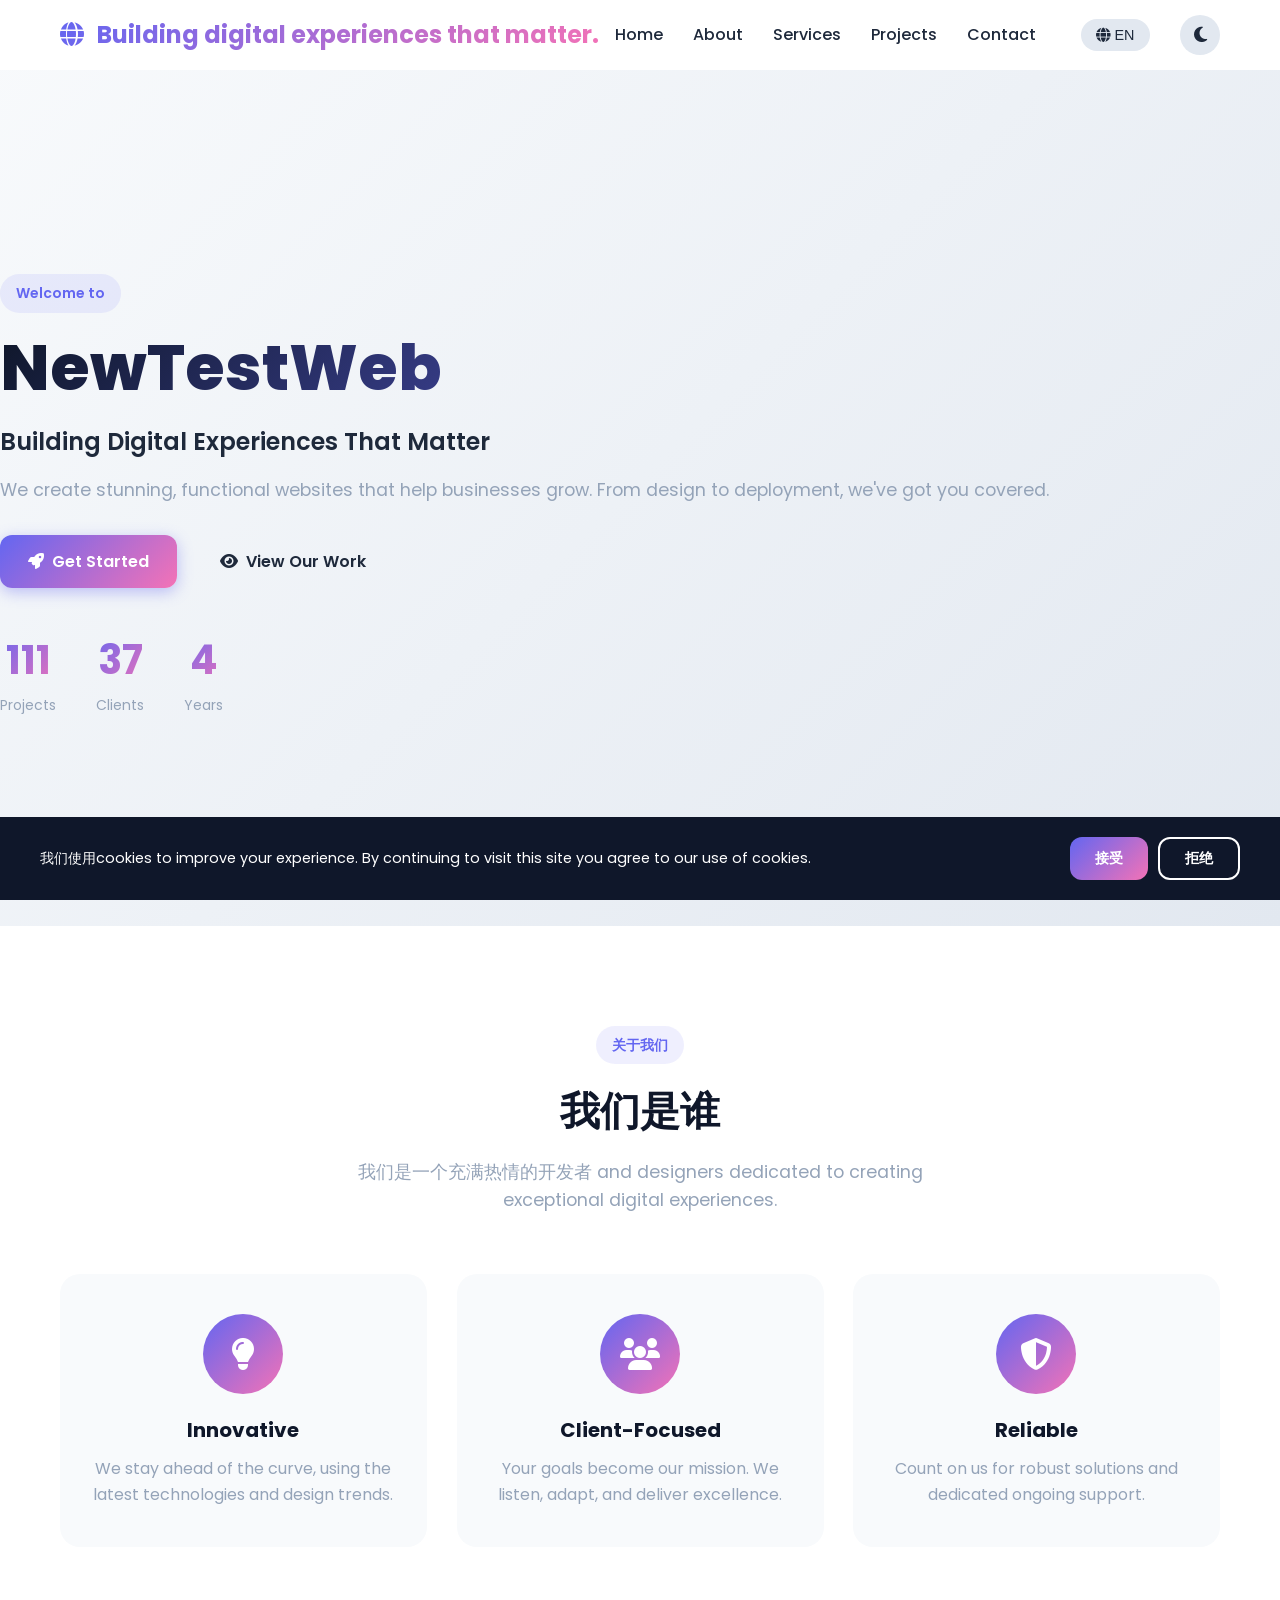
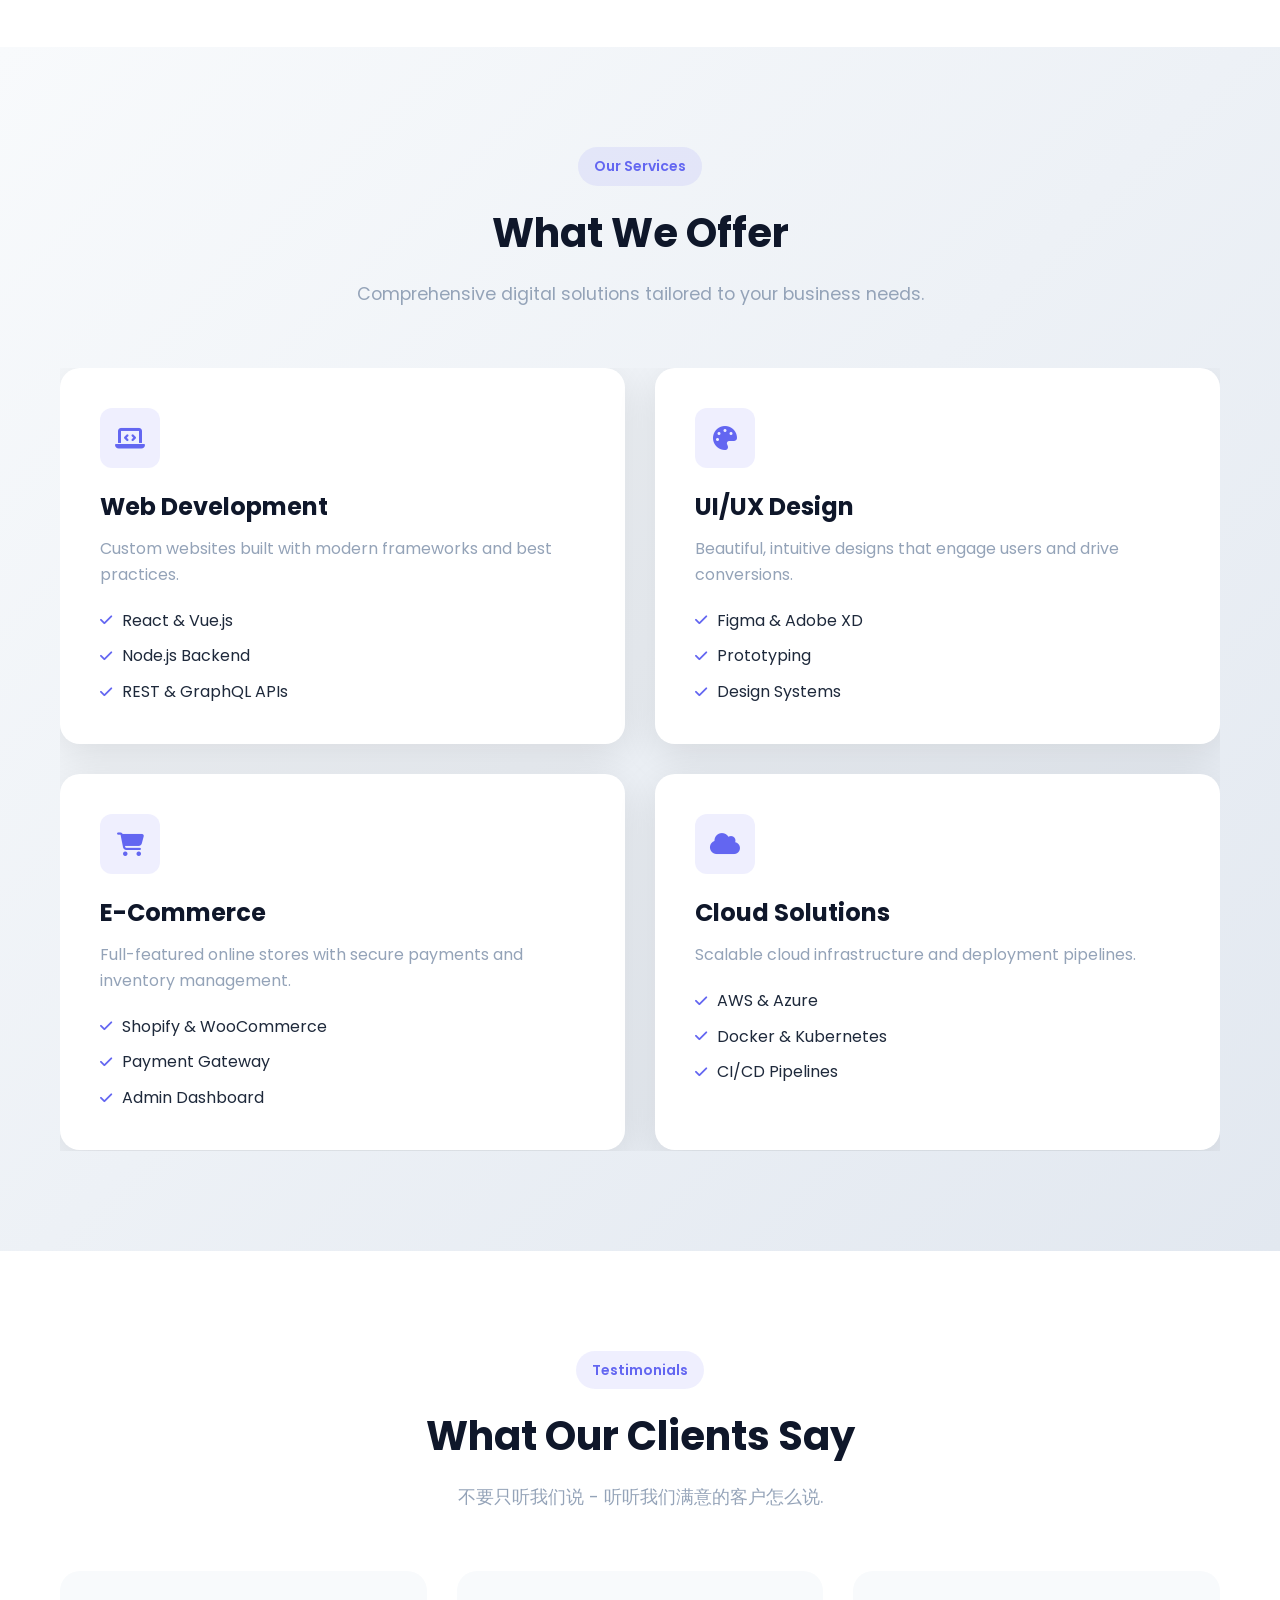
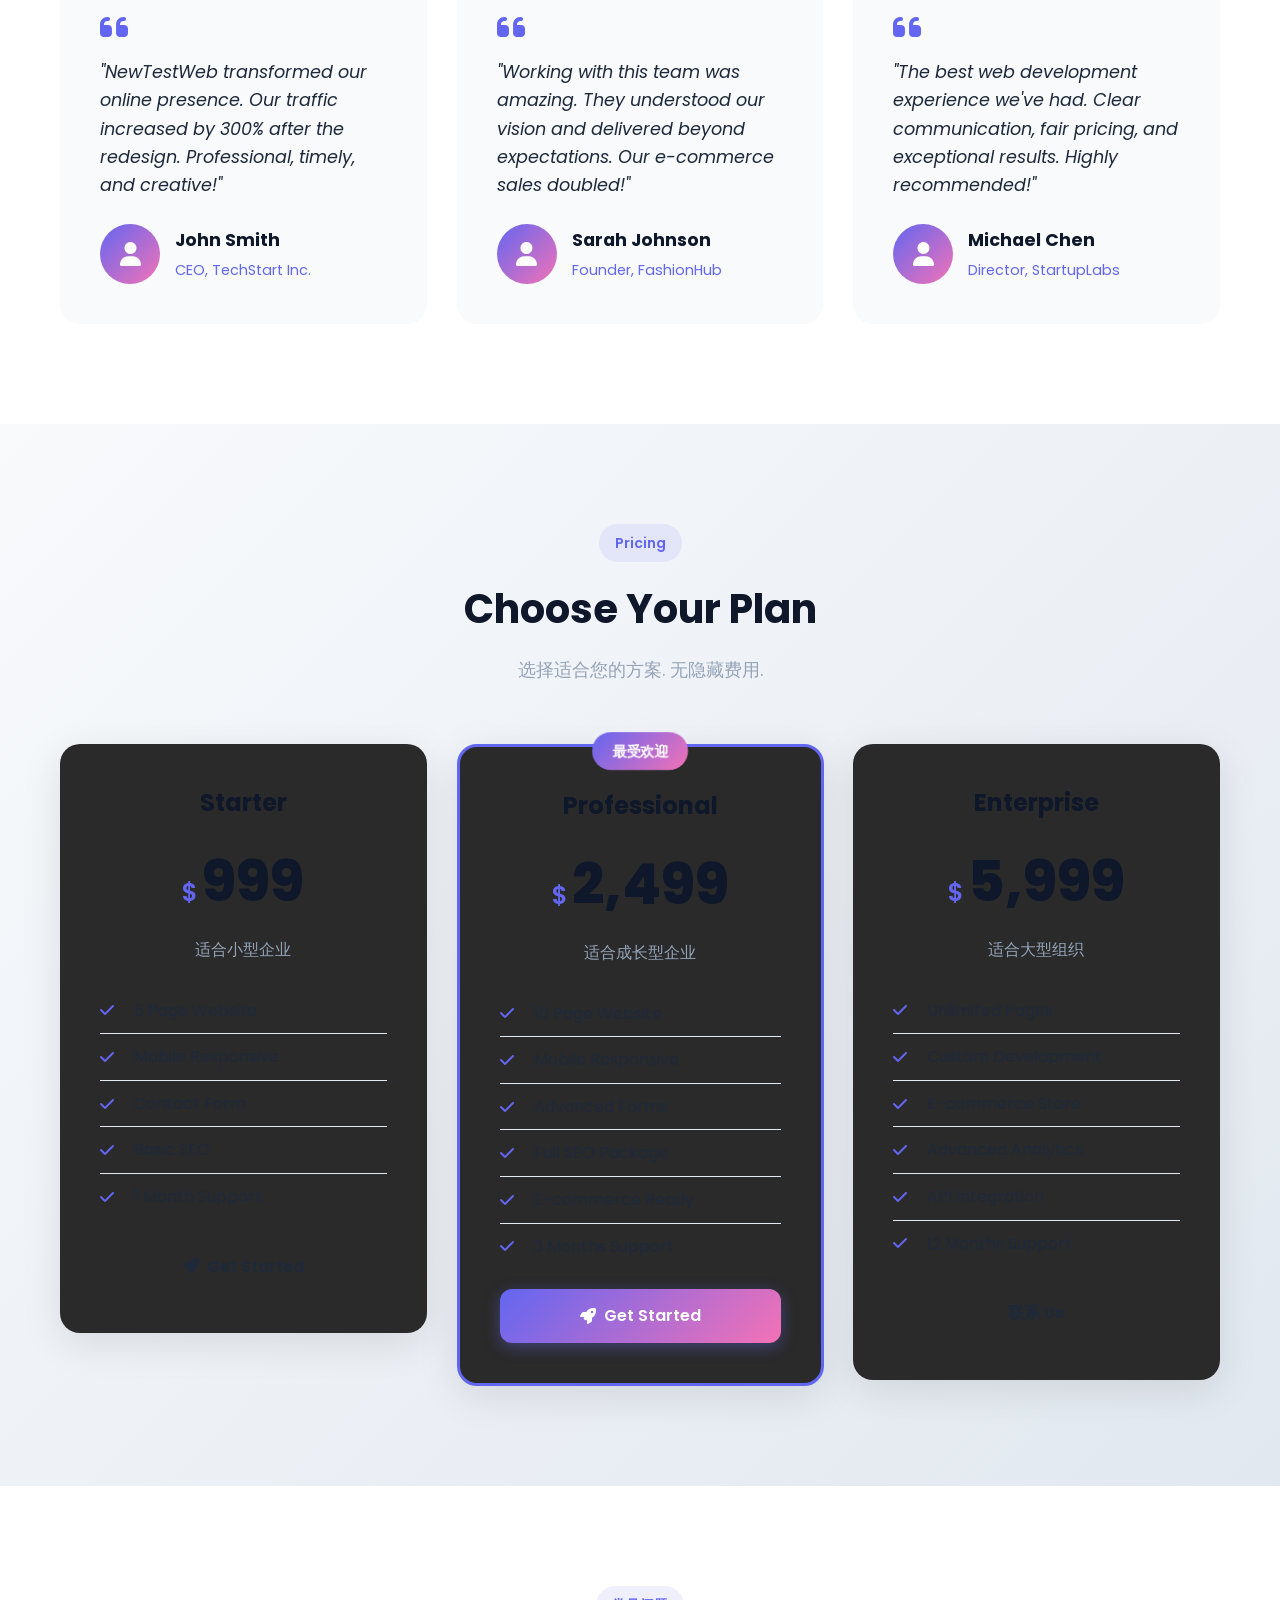
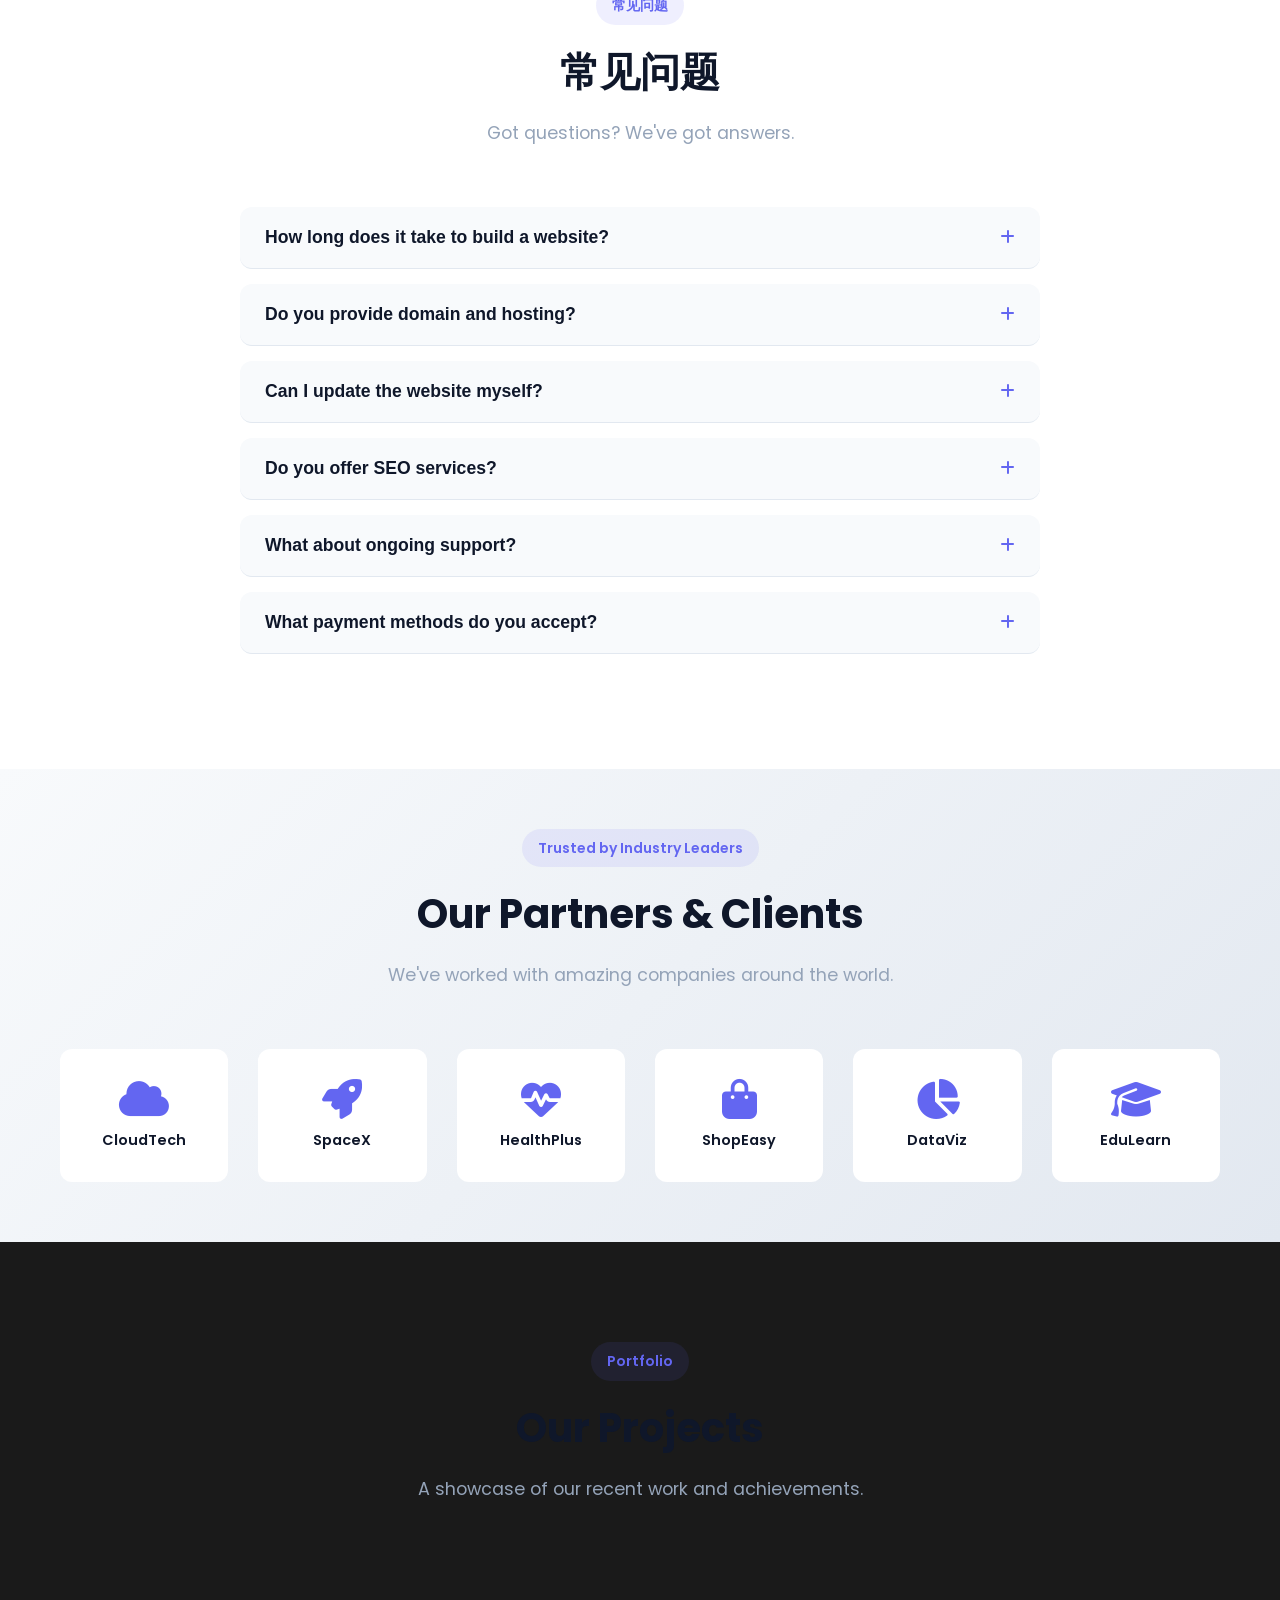
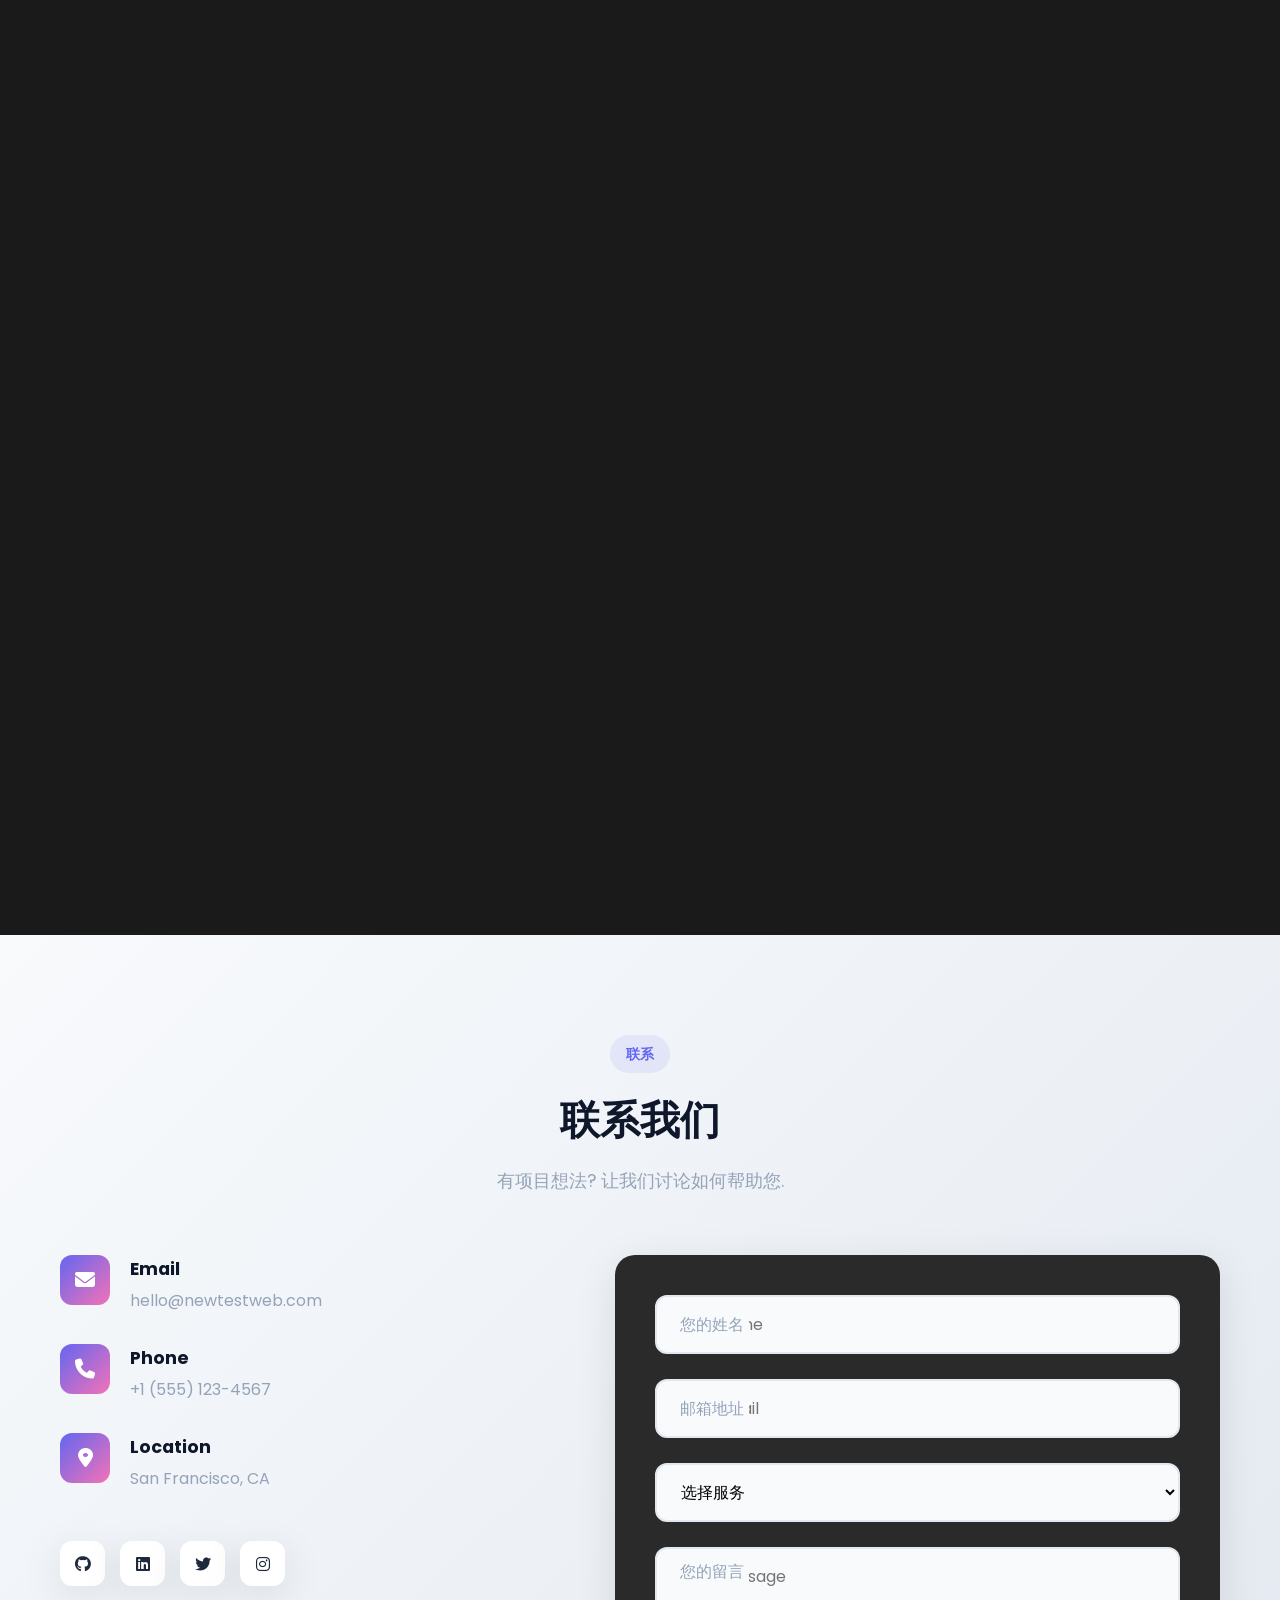
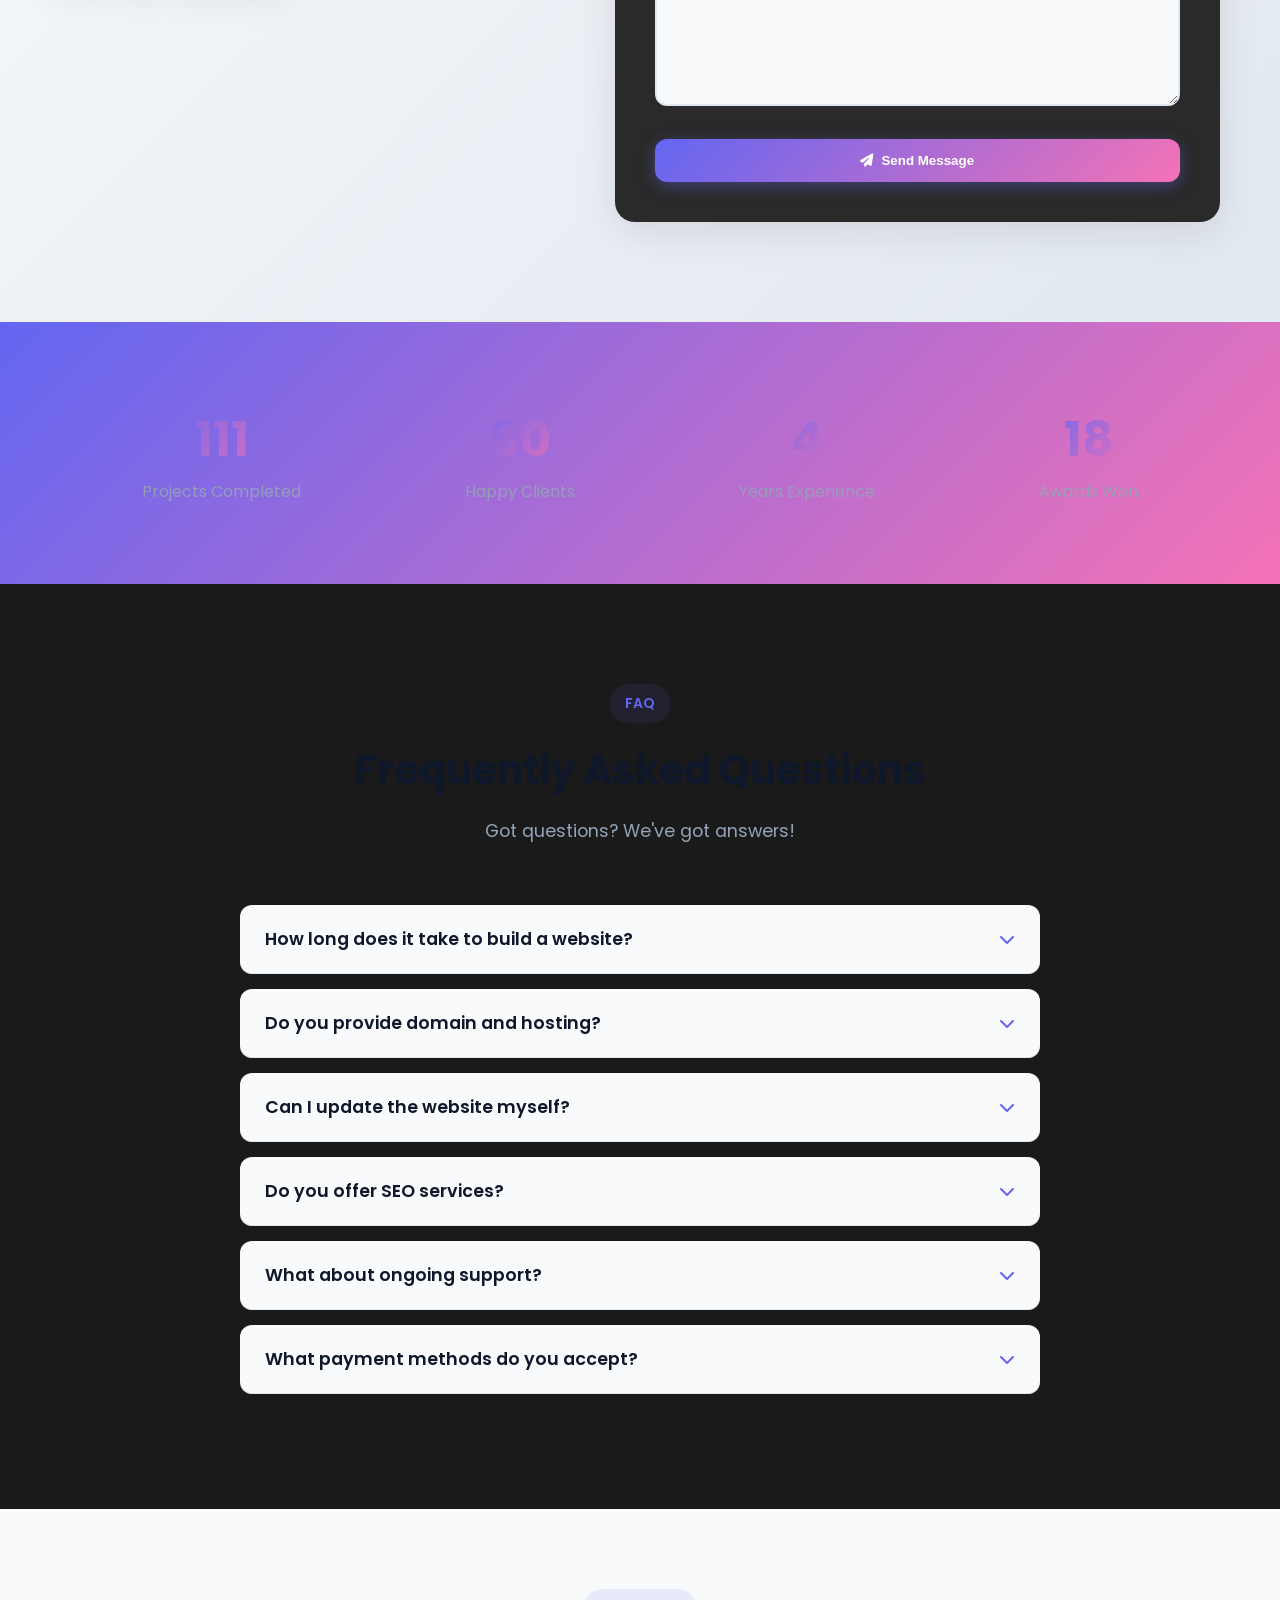
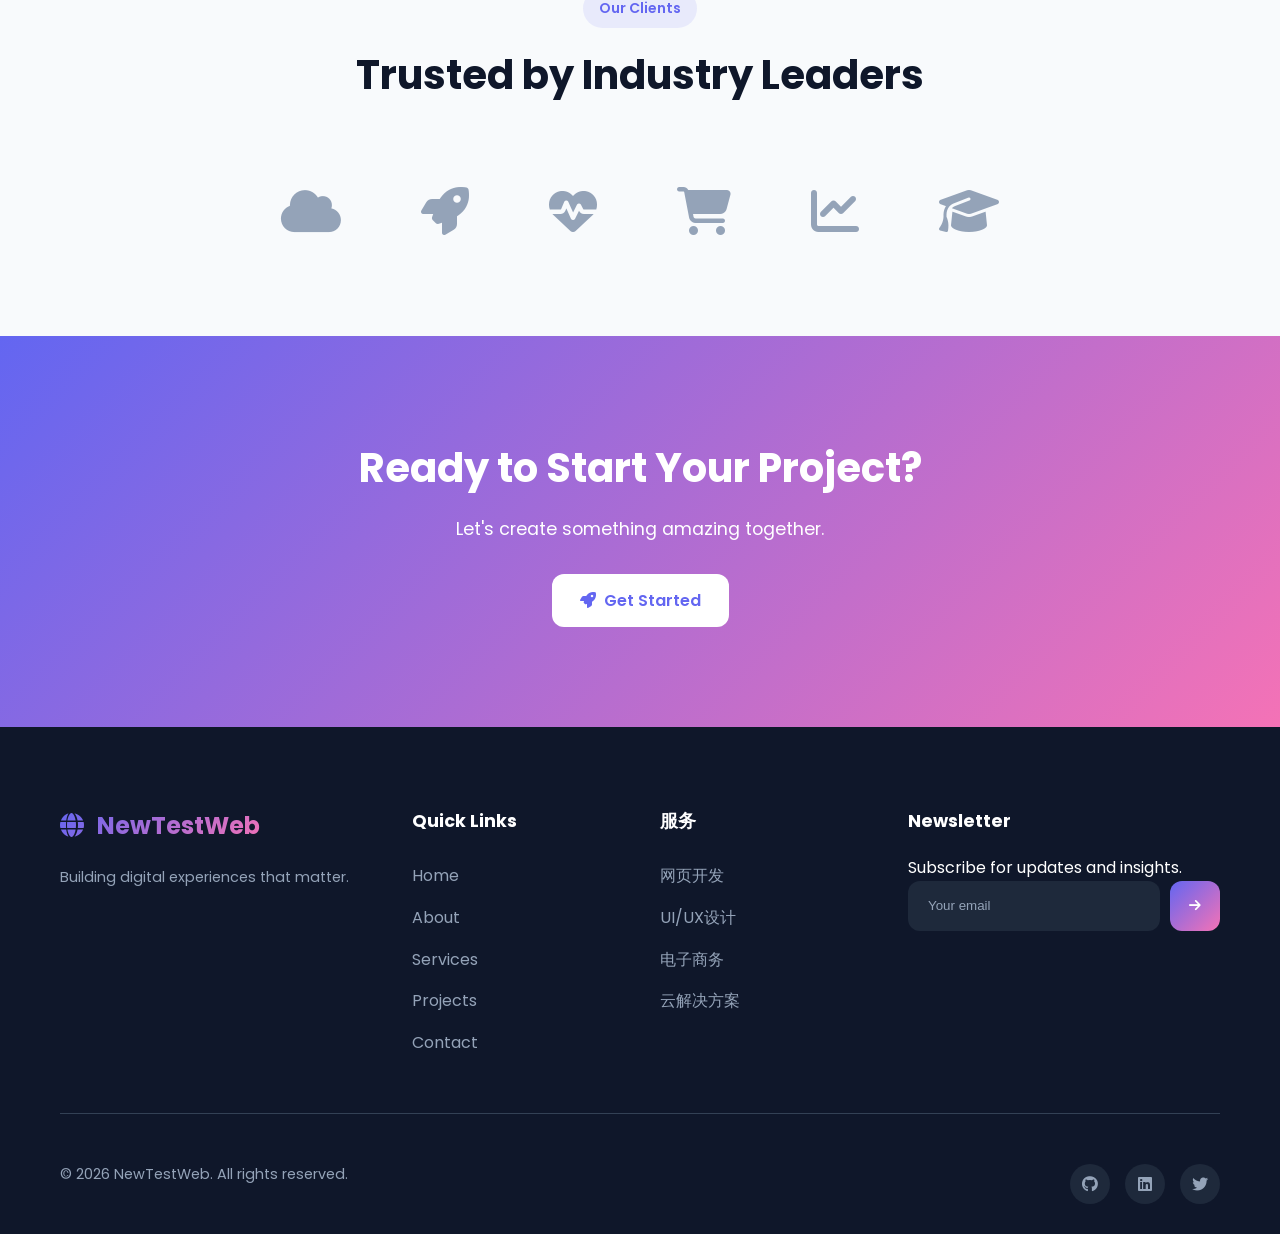
==== commit 85e7057e: "Translate all English to Chinese in HTML" ====
--- a/index.html
+++ b/index.html
@@ -10,7 +10,7 @@
     
     <!-- Open Graph / Social Media -->
     <meta property="og:title" content="NewTestWeb | Modern Digital Solutions">
-    <meta property="og:description" content="Building digital experiences that matter. We create stunning, functional websites.">
+    <meta property="og:description" content="打造数字 体验至关重要. We create stunning, functional websites.">
     <meta property="og:type" content="website">
     <meta property="og:url" content="https://youtested.github.io/newtestweb/">
     <meta property="og:image" content="https://youtested.github.io/newtestweb/og-image.jpg">
@@ -18,7 +18,7 @@
     <!-- Twitter Card -->
     <meta name="twitter:card" content="summary_large_image">
     <meta name="twitter:title" content="NewTestWeb | Modern Digital Solutions">
-    <meta name="twitter:description" content="Building digital experiences that matter. We create stunning, functional websites.">
+    <meta name="twitter:description" content="打造数字 体验至关重要. We create stunning, functional websites.">
     
     <!-- Favicon -->
     <link rel="icon" type="image/svg+xml" href="data:image/svg+xml,<svg xmlns='http://www.w3.org/2000/svg' viewBox='0 0 100 100'><text y='.9em' font-size='90'>🌐</text></svg>">
@@ -66,9 +66,9 @@
             <div class="nav-links">
                 <a href="https://youtested.github.io/newtestweb/">Home</a>
                 <a href="https://youtested.github.io/newtestweb/about.html" target="_blank">About</a>
-                <a href="https://youtested.github.io/newtestweb/services.html" target="_blank">Services</a>
+                <a href="https://youtested.github.io/newtestweb/services.html" target="_blank">服务</a>
                 <a href="https://youtested.github.io/newtestweb/projects.html" target="_blank">Projects</a>
-                <a href="https://youtested.github.io/newtestweb/contact.html" target="_blank">Contact</a>
+                <a href="https://youtested.github.io/newtestweb/contact.html" target="_blank">联系</a>
                 <div class="language-selector">
                     <button class="lang-btn" id="langBtn">
                         <i class="fas fa-globe"></i> <span>EN</span>
@@ -96,9 +96,9 @@
     <div class="mobile-menu">
         <a href="https://youtested.github.io/newtestweb/">Home</a>
         <a href="https://youtested.github.io/newtestweb/about.html">About</a>
-        <a href="https://youtested.github.io/newtestweb/services.html">Services</a>
+        <a href="https://youtested.github.io/newtestweb/services.html">服务</a>
         <a href="https://youtested.github.io/newtestweb/projects.html">Projects</a>
-        <a href="https://youtested.github.io/newtestweb/contact.html">Contact</a>
+        <a href="https://youtested.github.io/newtestweb/contact.html">联系</a>
         <div class="mobile-lang-selector">
             <a href="#" data-lang="en" class="active">English</a>
             <a href="#" data-lang="es">Español</a>
@@ -113,7 +113,7 @@
     <main id="main-content">
     <section id="home" class="hero">
         <div class="hero-content">
-            <span class="hero-badge">Welcome to</span>
+            <span class="hero-badge">欢迎来到</span>
             <h1>NewTestWeb</h1>
             <p class="hero-subtitle">Building Digital Experiences That Matter</p>
             <p class="hero-description">
@@ -125,7 +125,7 @@
                     <i class="fas fa-eye"></i> View Our Work
                 </a>
                 <a href="#contact" class="btn btn-secondary">
-                    <i class="fas fa-envelope"></i> Get In Touch
+                    <i class="fas fa-envelope"></i> 联系我们
                 </a>
             </div>
             <div class="hero-stats">
@@ -149,9 +149,9 @@
     <section id="about" class="about">
         <div class="container">
             <div class="section-header">
-                <span class="section-tag">About Us</span>
-                <h2>Who We Are</h2>
-                <p>We're a team of passionate developers and designers dedicated to creating exceptional digital experiences.</p>
+                <span class="section-tag">关于我们</span>
+                <h2>我们是谁</h2>
+                <p>我们是一个充满热情的开发者 and designers dedicated to creating exceptional digital experiences.</p>
             </div>
             <div class="about-grid">
                 <div class="about-card">
@@ -179,11 +179,11 @@
         </div>
     </section>
 
-    <!-- Services Section -->
+    <!-- 服务 Section -->
     <section id="services" class="services">
         <div class="container">
             <div class="section-header">
-                <span class="section-tag">Services</span>
+                <span class="section-tag">服务</span>
                 <h2>What We Offer</h2>
                 <p>Comprehensive digital solutions tailored to your needs.</p>
             </div>
@@ -192,7 +192,7 @@
                     <div class="service-icon">
                         <i class="fas fa-laptop-code"></i>
                     </div>
-                    <h3>Web Development</h3>
+                    <h3>网页开发</h3>
                     <p>Custom websites built with modern frameworks and best practices.</p>
                     <ul class="service-features">
                         <li><i class="fas fa-check"></i> React & Vue.js</li>
@@ -204,7 +204,7 @@
                     <div class="service-icon">
                         <i class="fas fa-palette"></i>
                     </div>
-                    <h3>UI/UX Design</h3>
+                    <h3>UI/UX设计</h3>
                     <p>Beautiful, intuitive designs that engage users and drive conversions.</p>
                     <ul class="service-features">
                         <li><i class="fas fa-check"></i> Figma & Adobe XD</li>
@@ -216,7 +216,7 @@
                     <div class="service-icon">
                         <i class="fas fa-shopping-cart"></i>
                     </div>
-                    <h3>E-Commerce</h3>
+                    <h3>电子商务</h3>
                     <p>Full-featured online stores with secure payments and inventory management.</p>
                     <ul class="service-features">
                         <li><i class="fas fa-check"></i> Shopify & WooCommerce</li>
@@ -228,7 +228,7 @@
                     <div class="service-icon">
                         <i class="fas fa-cloud"></i>
                     </div>
-                    <h3>Cloud Solutions</h3>
+                    <h3>云解决方案</h3>
                     <p>Scalable cloud infrastructure and deployment pipelines.</p>
                     <ul class="service-features">
                         <li><i class="fas fa-check"></i> AWS & Azure</li>
@@ -240,13 +240,13 @@
         </div>
     </section>
 
-    <!-- Testimonials Section -->
+    <!-- 客户评价 Section -->
     <section id="testimonials" class="testimonials">
         <div class="container">
             <div class="section-header">
-                <span class="section-tag">Testimonials</span>
+                <span class="section-tag">客户评价</span>
                 <h2>What Our Clients Say</h2>
-                <p>Don't just take our word for it - hear from our satisfied clients.</p>
+                <p>不要只听我们说 - 听听我们满意的客户怎么说.</p>
             </div>
             <div class="testimonials-grid">
                 <div class="testimonial-card">
@@ -298,13 +298,13 @@
         </div>
     </section>
 
-    <!-- Pricing Section -->
+    <!-- 价格 Section -->
     <section id="pricing" class="pricing">
         <div class="container">
             <div class="section-header">
-                <span class="section-tag">Pricing</span>
-                <h2>Simple, Transparent Pricing</h2>
-                <p>Choose the package that fits your needs. No hidden fees.</p>
+                <span class="section-tag">价格</span>
+                <h2>Simple, Transparent 价格</h2>
+                <p>选择适合您的方案. 无隐藏费用.</p>
             </div>
             <div class="pricing-grid">
                 <div class="pricing-card">
@@ -314,26 +314,26 @@
                             <span class="currency">$</span>
                             <span class="amount">999</span>
                         </div>
-                        <p>Perfect for small businesses</p>
+                        <p>适合小型企业</p>
                     </div>
                     <ul class="pricing-features">
                         <li><i class="fas fa-check"></i> 5 Page Website</li>
                         <li><i class="fas fa-check"></i> Mobile Responsive</li>
-                        <li><i class="fas fa-check"></i> Contact Form</li>
+                        <li><i class="fas fa-check"></i> 联系 Form</li>
                         <li><i class="fas fa-check"></i> Basic SEO</li>
                         <li><i class="fas fa-check"></i> 1 Month Support</li>
                     </ul>
                     <a href="#contact" class="btn btn-secondary">Get Started</a>
                 </div>
                 <div class="pricing-card popular">
-                    <div class="popular-badge">Most Popular</div>
+                    <div class="popular-badge">最受欢迎</div>
                     <div class="pricing-header">
                         <h3>Professional</h3>
                         <div class="price">
                             <span class="currency">$</span>
                             <span class="amount">2,499</span>
                         </div>
-                        <p>Best for growing businesses</p>
+                        <p>适合成长型企业</p>
                     </div>
                     <ul class="pricing-features">
                         <li><i class="fas fa-check"></i> 10 Page Website</li>
@@ -352,7 +352,7 @@
                             <span class="currency">$</span>
                             <span class="amount">5,999</span>
                         </div>
-                        <p>For large organizations</p>
+                        <p>适合大型组织</p>
                     </div>
                     <ul class="pricing-features">
                         <li><i class="fas fa-check"></i> Unlimited Pages</li>
@@ -362,18 +362,18 @@
                         <li><i class="fas fa-check"></i> API Integration</li>
                         <li><i class="fas fa-check"></i> 12 Months Support</li>
                     </ul>
-                    <a href="#contact" class="btn btn-secondary">Contact Us</a>
-                </div>
-            </div>
-        </div>
-    </section>
-
-    <!-- FAQ Section -->
+                    <a href="#contact" class="btn btn-secondary">联系 Us</a>
+                </div>
+            </div>
+        </div>
+    </section>
+
+    <!-- 常见问题 Section -->
     <section id="faq" class="faq">
         <div class="container">
             <div class="section-header">
-                <span class="section-tag">FAQ</span>
-                <h2>Frequently Asked Questions</h2>
+                <span class="section-tag">常见问题</span>
+                <h2>常见问题</h2>
                 <p>Got questions? We've got answers.</p>
             </div>
             <div class="faq-grid">
@@ -439,7 +439,7 @@
     <section id="partners" class="partners">
         <div class="container">
             <div class="section-header">
-                <span class="section-tag">Trusted By</span>
+                <span class="section-tag">行业领先企业信赖</span>
                 <h2>Our Partners & Clients</h2>
                 <p>We've worked with amazing companies around the world.</p>
             </div>
@@ -458,7 +458,7 @@
     <section id="projects" class="projects">
         <div class="container">
             <div class="section-header">
-                <span class="section-tag">Portfolio</span>
+                <span class="section-tag">作品集</span>
                 <h2>Our Projects</h2>
                 <p>A showcase of our recent work and achievements.</p>
             </div>
@@ -468,7 +468,7 @@
                         <i class="fas fa-store"></i>
                     </div>
                     <div class="project-content">
-                        <h3>E-Commerce Platform</h3>
+                        <h3>电子商务 Platform</h3>
                         <p>Full-featured online shopping platform with inventory management.</p>
                         <div class="project-tags">
                             <span>React</span>
@@ -476,7 +476,7 @@
                             <span>MongoDB</span>
                         </div>
                         <a href="#" class="project-link">
-                            View Project <i class="fas fa-arrow-right"></i>
+                            查看项目 <i class="fas fa-arrow-right"></i>
                         </a>
                     </div>
                 </div>
@@ -485,7 +485,7 @@
                         <i class="fas fa-chart-line"></i>
                     </div>
                     <div class="project-content">
-                        <h3>Analytics Dashboard</h3>
+                        <h3>分析仪表板</h3>
                         <p>Real-time data visualization dashboard for business intelligence.</p>
                         <div class="project-tags">
                             <span>Vue.js</span>
@@ -493,7 +493,7 @@
                             <span>Firebase</span>
                         </div>
                         <a href="#" class="project-link">
-                            View Project <i class="fas fa-arrow-right"></i>
+                            查看项目 <i class="fas fa-arrow-right"></i>
                         </a>
                     </div>
                 </div>
@@ -502,7 +502,7 @@
                         <i class="fas fa-mobile-alt"></i>
                     </div>
                     <div class="project-content">
-                        <h3>Mobile Banking App</h3>
+                        <h3>移动银行应用</h3>
                         <p>Secure mobile banking application with biometric authentication.</p>
                         <div class="project-tags">
                             <span>React Native</span>
@@ -510,7 +510,7 @@
                             <span>AWS</span>
                         </div>
                         <a href="#" class="project-link">
-                            View Project <i class="fas fa-arrow-right"></i>
+                            查看项目 <i class="fas fa-arrow-right"></i>
                         </a>
                     </div>
                 </div>
@@ -519,7 +519,7 @@
                         <i class="fas fa-comments"></i>
                     </div>
                     <div class="project-content">
-                        <h3>Social Platform</h3>
+                        <h3>社交平台</h3>
                         <p>Community platform with real-time messaging and user profiles.</p>
                         <div class="project-tags">
                             <span>Next.js</span>
@@ -527,7 +527,7 @@
                             <span>PostgreSQL</span>
                         </div>
                         <a href="#" class="project-link">
-                            View Project <i class="fas fa-arrow-right"></i>
+                            查看项目 <i class="fas fa-arrow-right"></i>
                         </a>
                     </div>
                 </div>
@@ -536,7 +536,7 @@
                         <i class="fas fa-graduation-cap"></i>
                     </div>
                     <div class="project-content">
-                        <h3>E-Learning Platform</h3>
+                        <h3>在线学习平台</h3>
                         <p>Online learning management system with video streaming.</p>
                         <div class="project-tags">
                             <span>MERN Stack</span>
@@ -544,7 +544,7 @@
                             <span>Stripe</span>
                         </div>
                         <a href="#" class="project-link">
-                            View Project <i class="fas fa-arrow-right"></i>
+                            查看项目 <i class="fas fa-arrow-right"></i>
                         </a>
                     </div>
                 </div>
@@ -553,7 +553,7 @@
                         <i class="fas fa-utensils"></i>
                     </div>
                     <div class="project-content">
-                        <h3>Restaurant App</h3>
+                        <h3>餐厅应用</h3>
                         <p>Table reservation and ordering system for restaurants.</p>
                         <div class="project-tags">
                             <span>Flutter</span>
@@ -561,7 +561,7 @@
                             <span>Google Maps</span>
                         </div>
                         <a href="#" class="project-link">
-                            View Project <i class="fas fa-arrow-right"></i>
+                            查看项目 <i class="fas fa-arrow-right"></i>
                         </a>
                     </div>
                 </div>
@@ -569,13 +569,13 @@
         </div>
     </section>
 
-    <!-- Contact Section -->
+    <!-- 联系 Section -->
     <section id="contact" class="contact">
         <div class="container">
             <div class="section-header">
-                <span class="section-tag">Contact</span>
-                <h2>Get In Touch</h2>
-                <p>Have a project in mind? Let's discuss how we can help.</p>
+                <span class="section-tag">联系</span>
+                <h2>联系我们</h2>
+                <p>有项目想法? 让我们讨论如何帮助您.</p>
             </div>
             <div class="contact-grid">
                 <div class="contact-info">
@@ -610,25 +610,25 @@
                 <form class="contact-form" id="contactForm">
                     <div class="form-group">
                         <input type="text" id="name" name="name" required placeholder=" ">
-                        <label for="name">Your Name</label>
+                        <label for="name">您的姓名</label>
                     </div>
                     <div class="form-group">
                         <input type="email" id="email" name="email" required placeholder=" ">
-                        <label for="email">Email Address</label>
+                        <label for="email">邮箱地址</label>
                     </div>
                     <div class="form-group">
                         <select id="service" name="service" required>
-                            <option value="">Select a Service</option>
-                            <option value="web-development">Web Development</option>
-                            <option value="ui-ux-design">UI/UX Design</option>
-                            <option value="ecommerce">E-Commerce</option>
-                            <option value="cloud-solutions">Cloud Solutions</option>
-                            <option value="other">Other</option>
+                            <option value="">选择服务</option>
+                            <option value="web-development">网页开发</option>
+                            <option value="ui-ux-design">UI/UX设计</option>
+                            <option value="ecommerce">电子商务</option>
+                            <option value="cloud-solutions">云解决方案</option>
+                            <option value="other">其他</option>
                         </select>
                     </div>
                     <div class="form-group">
                         <textarea id="message" name="message" rows="5" required placeholder=" "></textarea>
-                        <label for="message">Your Message</label>
+                        <label for="message">您的留言</label>
                     </div>
                     <button type="submit" class="btn btn-primary">
                         <i class="fas fa-paper-plane"></i> Send Message
@@ -644,30 +644,30 @@
             <div class="stats-grid">
                 <div class="stat-item animate-on-scroll">
                     <span class="stat-number" data-count="150">0</span>
-                    <span class="stat-label">Projects Completed</span>
+                    <span class="stat-label">完成项目</span>
                 </div>
                 <div class="stat-item animate-on-scroll">
                     <span class="stat-number" data-count="80">0</span>
-                    <span class="stat-label">Happy Clients</span>
+                    <span class="stat-label">满意客户</span>
                 </div>
                 <div class="stat-item animate-on-scroll">
                     <span class="stat-number" data-count="5">0</span>
-                    <span class="stat-label">Years Experience</span>
+                    <span class="stat-label">年经验</span>
                 </div>
                 <div class="stat-item animate-on-scroll">
                     <span class="stat-number" data-count="24">0</span>
-                    <span class="stat-label">Awards Won</span>
-                </div>
-            </div>
-        </div>
-    </section>
-
-    <!-- FAQ Section -->
+                    <span class="stat-label">获得奖项</span>
+                </div>
+            </div>
+        </div>
+    </section>
+
+    <!-- 常见问题 Section -->
     <section id="faq" class="faq-section">
         <div class="container">
             <div class="section-header animate-on-scroll">
-                <span class="section-tag">FAQ</span>
-                <h2>Frequently Asked Questions</h2>
+                <span class="section-tag">常见问题</span>
+                <h2>常见问题</h2>
                 <p>Got questions? We've got answers!</p>
             </div>
             <div class="faq-grid">
@@ -766,22 +766,22 @@
                     <a href="#" class="logo">
                         <i class="fas fa-globe"></i> NewTestWeb
                     </a>
-                    <p>Building digital experiences that matter. We're passionate about creating websites that help businesses grow.</p>
+                    <p>打造数字 体验至关重要. We're passionate about creating websites that help businesses grow.</p>
                 </div>
                 <div class="footer-links">
                     <h4>Quick Links</h4>
                     <a href="https://youtested.github.io/newtestweb/">Home</a>
                     <a href="https://youtested.github.io/newtestweb/about.html">About</a>
-                    <a href="https://youtested.github.io/newtestweb/services.html">Services</a>
+                    <a href="https://youtested.github.io/newtestweb/services.html">服务</a>
                     <a href="https://youtested.github.io/newtestweb/projects.html">Projects</a>
-                    <a href="https://youtested.github.io/newtestweb/contact.html">Contact</a>
+                    <a href="https://youtested.github.io/newtestweb/contact.html">联系</a>
                 </div>
                 <div class="footer-links">
-                    <h4>Services</h4>
-                    <a href="#">Web Development</a>
-                    <a href="#">UI/UX Design</a>
-                    <a href="#">E-Commerce</a>
-                    <a href="#">Cloud Solutions</a>
+                    <h4>服务</h4>
+                    <a href="#">网页开发</a>
+                    <a href="#">UI/UX设计</a>
+                    <a href="#">电子商务</a>
+                    <a href="#">云解决方案</a>
                 </div>
                 <div class="footer-newsletter">
                     <h4>Newsletter</h4>
@@ -817,10 +817,10 @@
     <!-- Cookie Consent -->
     <div class="cookie-consent">
         <div class="cookie-content">
-            <p>We use cookies to improve your experience. By continuing to visit this site you agree to our use of cookies.</p>
+            <p>我们使用cookies to improve your experience. By continuing to visit this site you agree to our use of cookies.</p>
             <div class="cookie-buttons">
-                <button class="cookie-btn accept">Accept</button>
-                <button class="cookie-btn decline">Decline</button>
+                <button class="cookie-btn accept">接受</button>
+                <button class="cookie-btn decline">拒绝</button>
             </div>
         </div>
     </div>
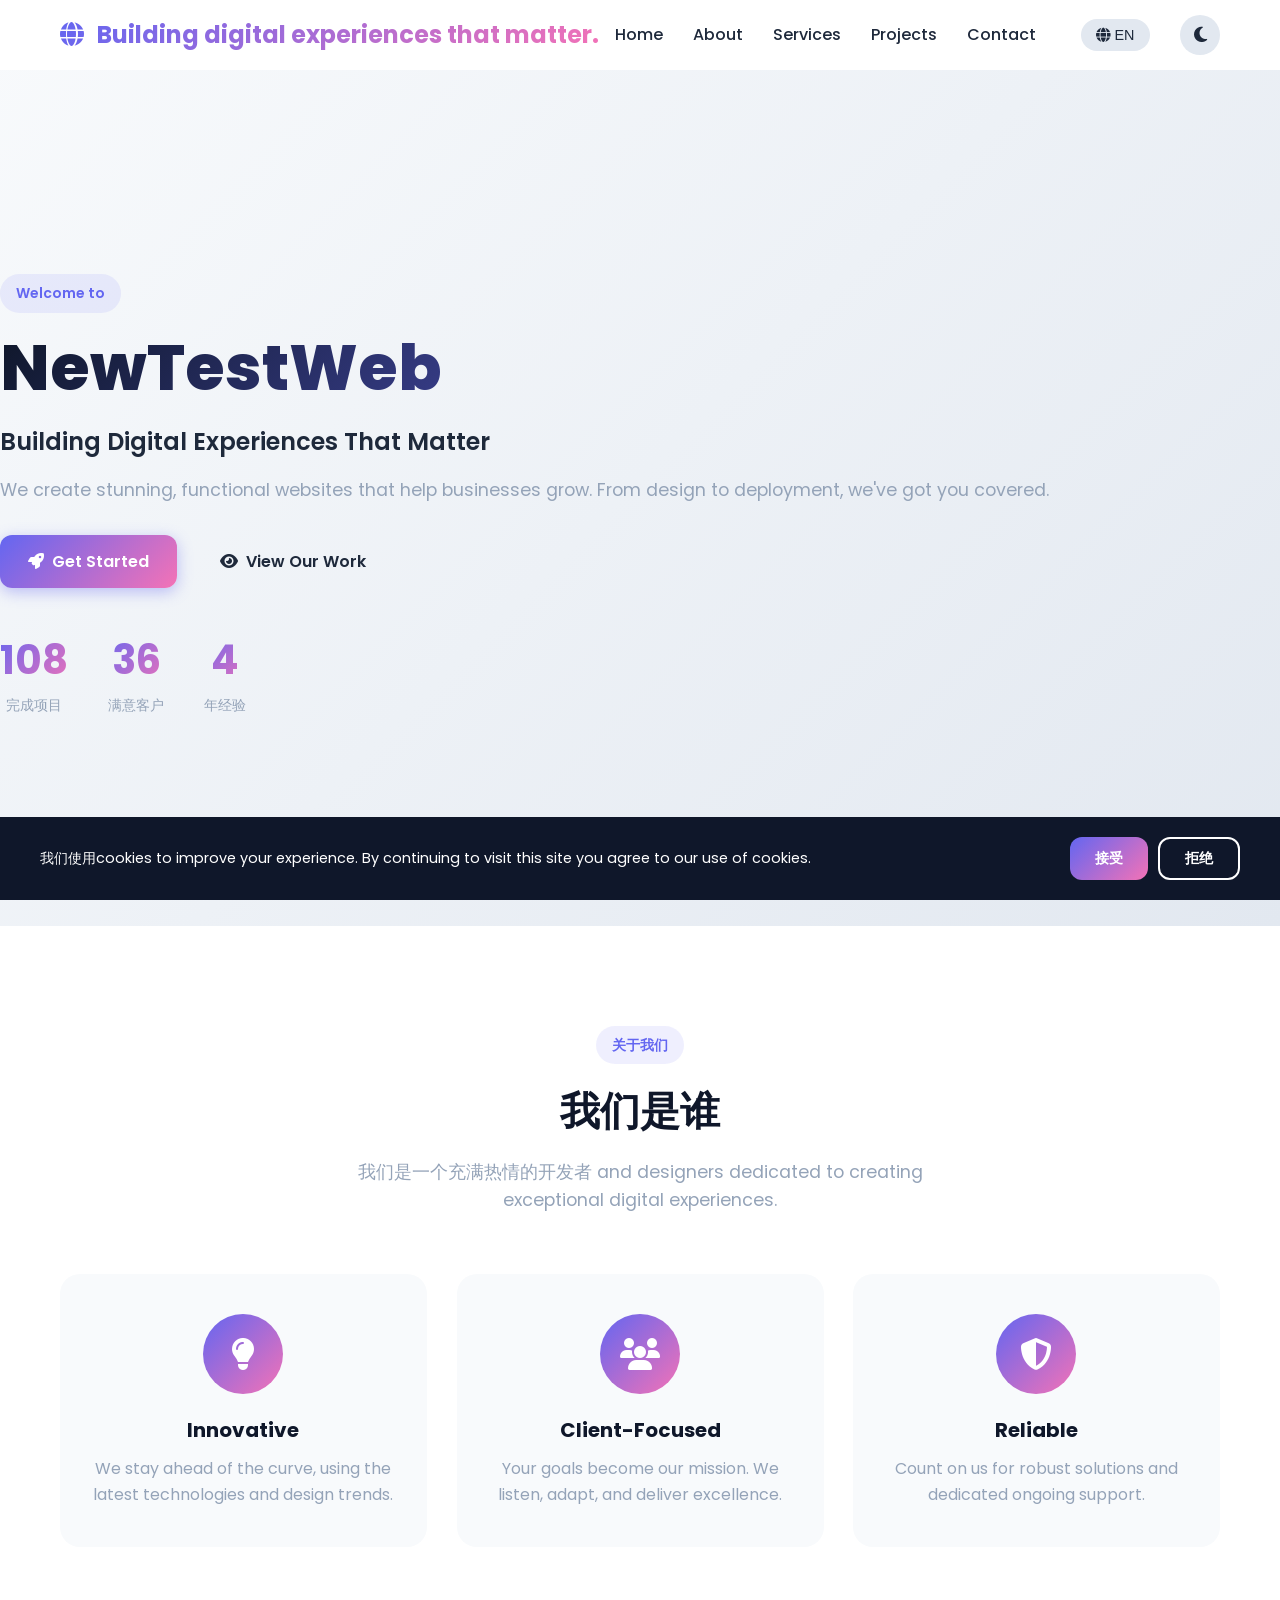
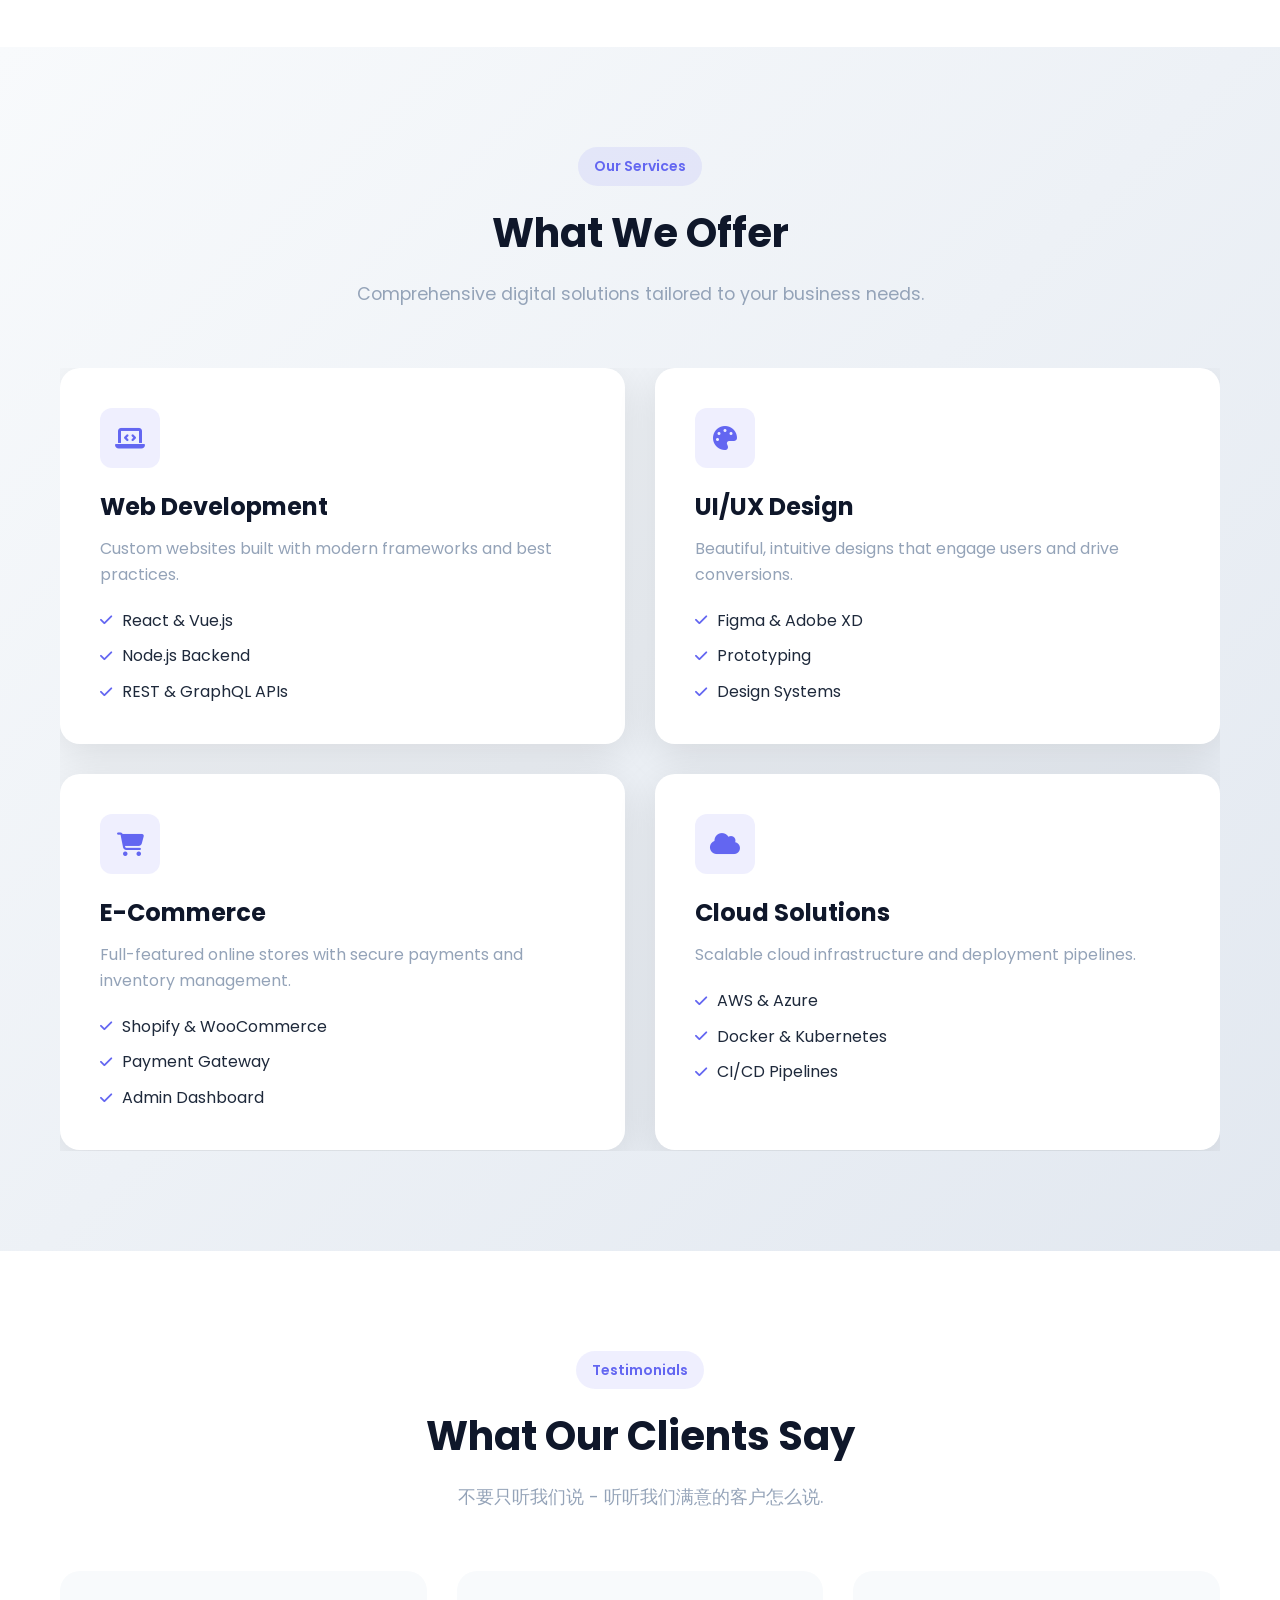
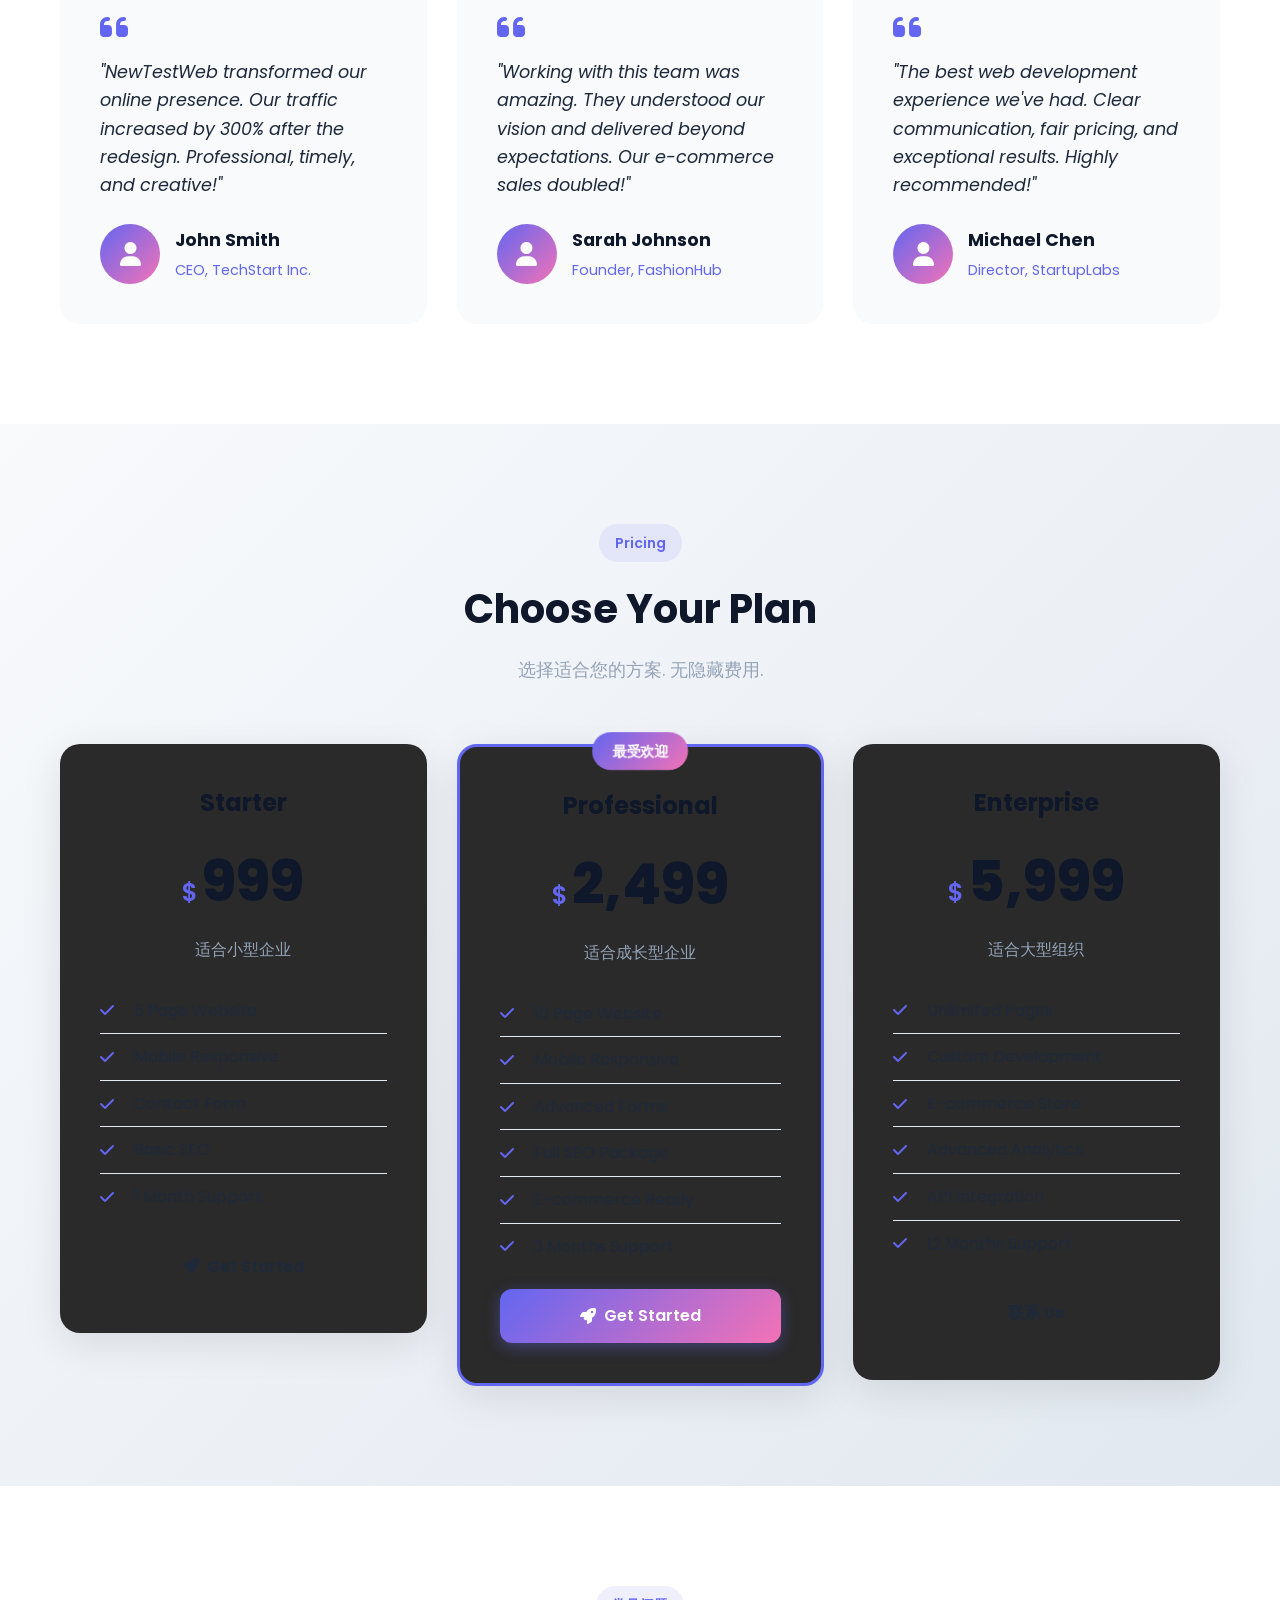
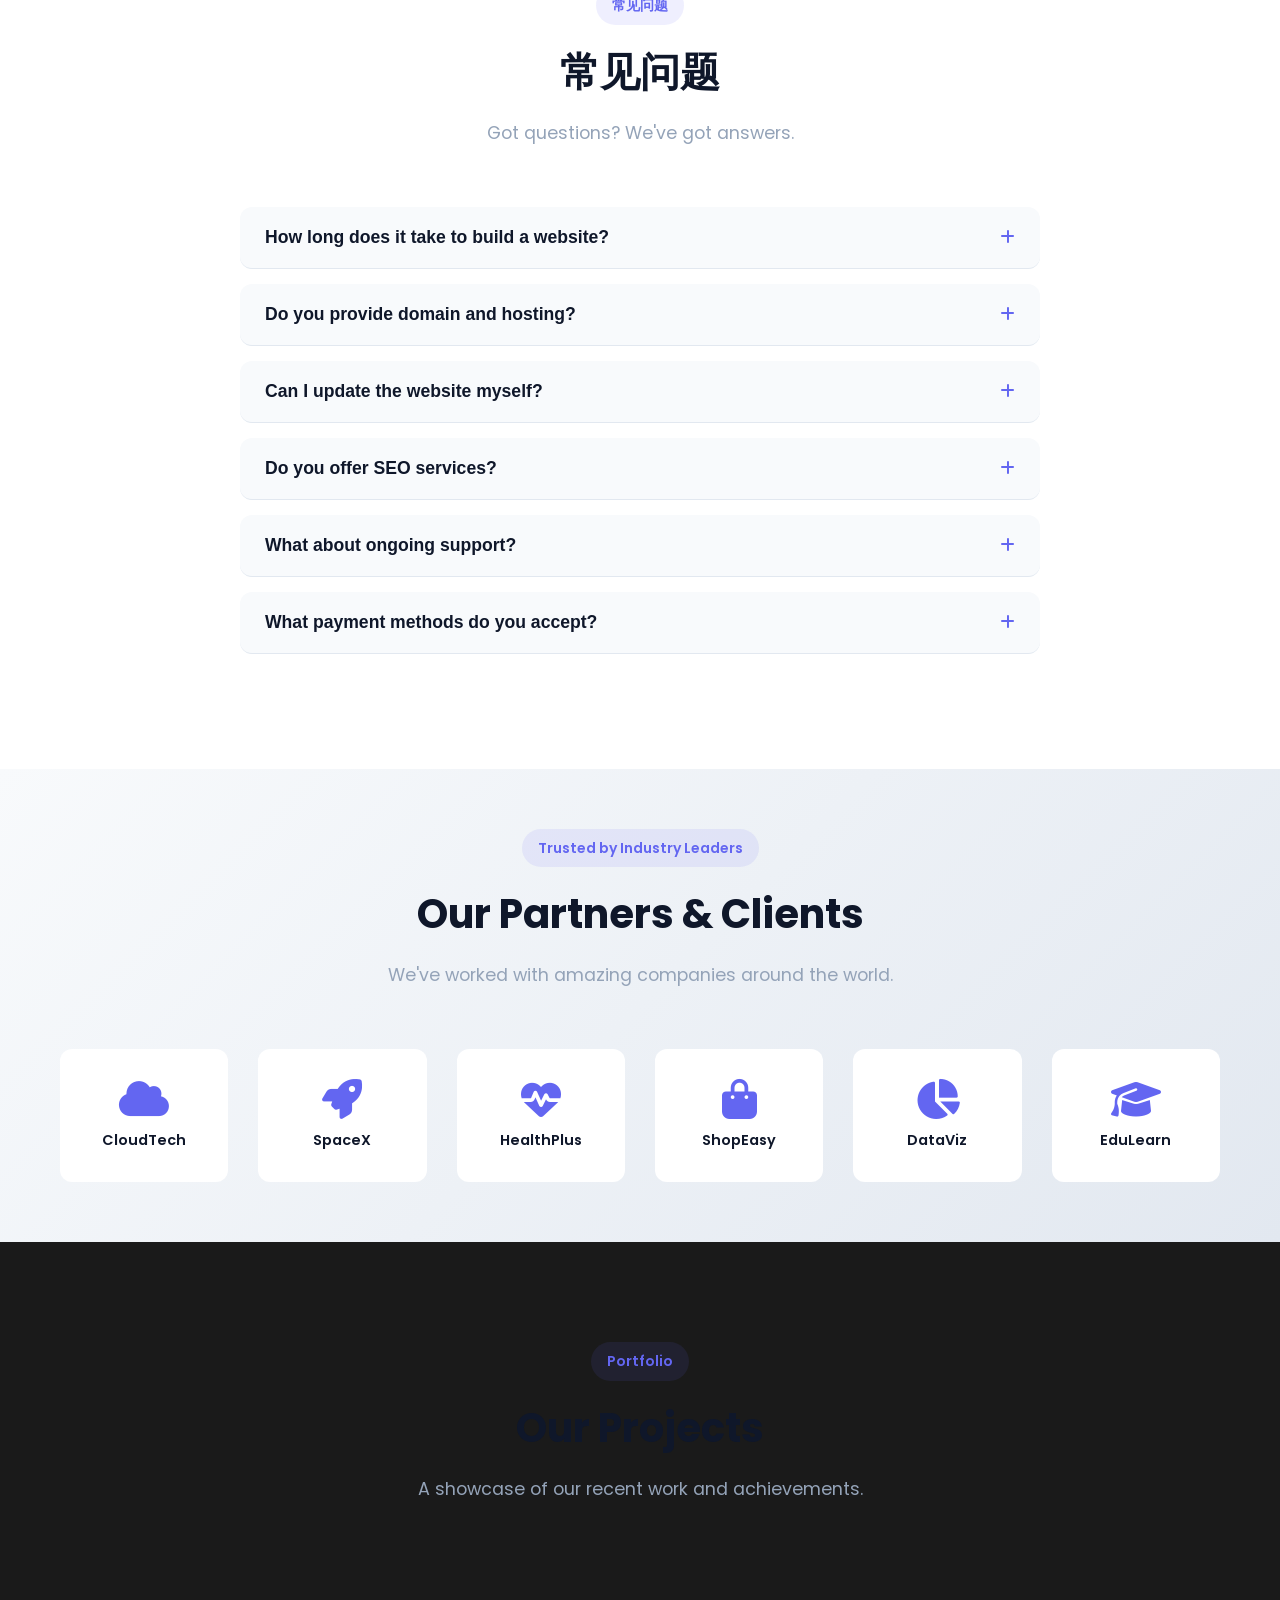
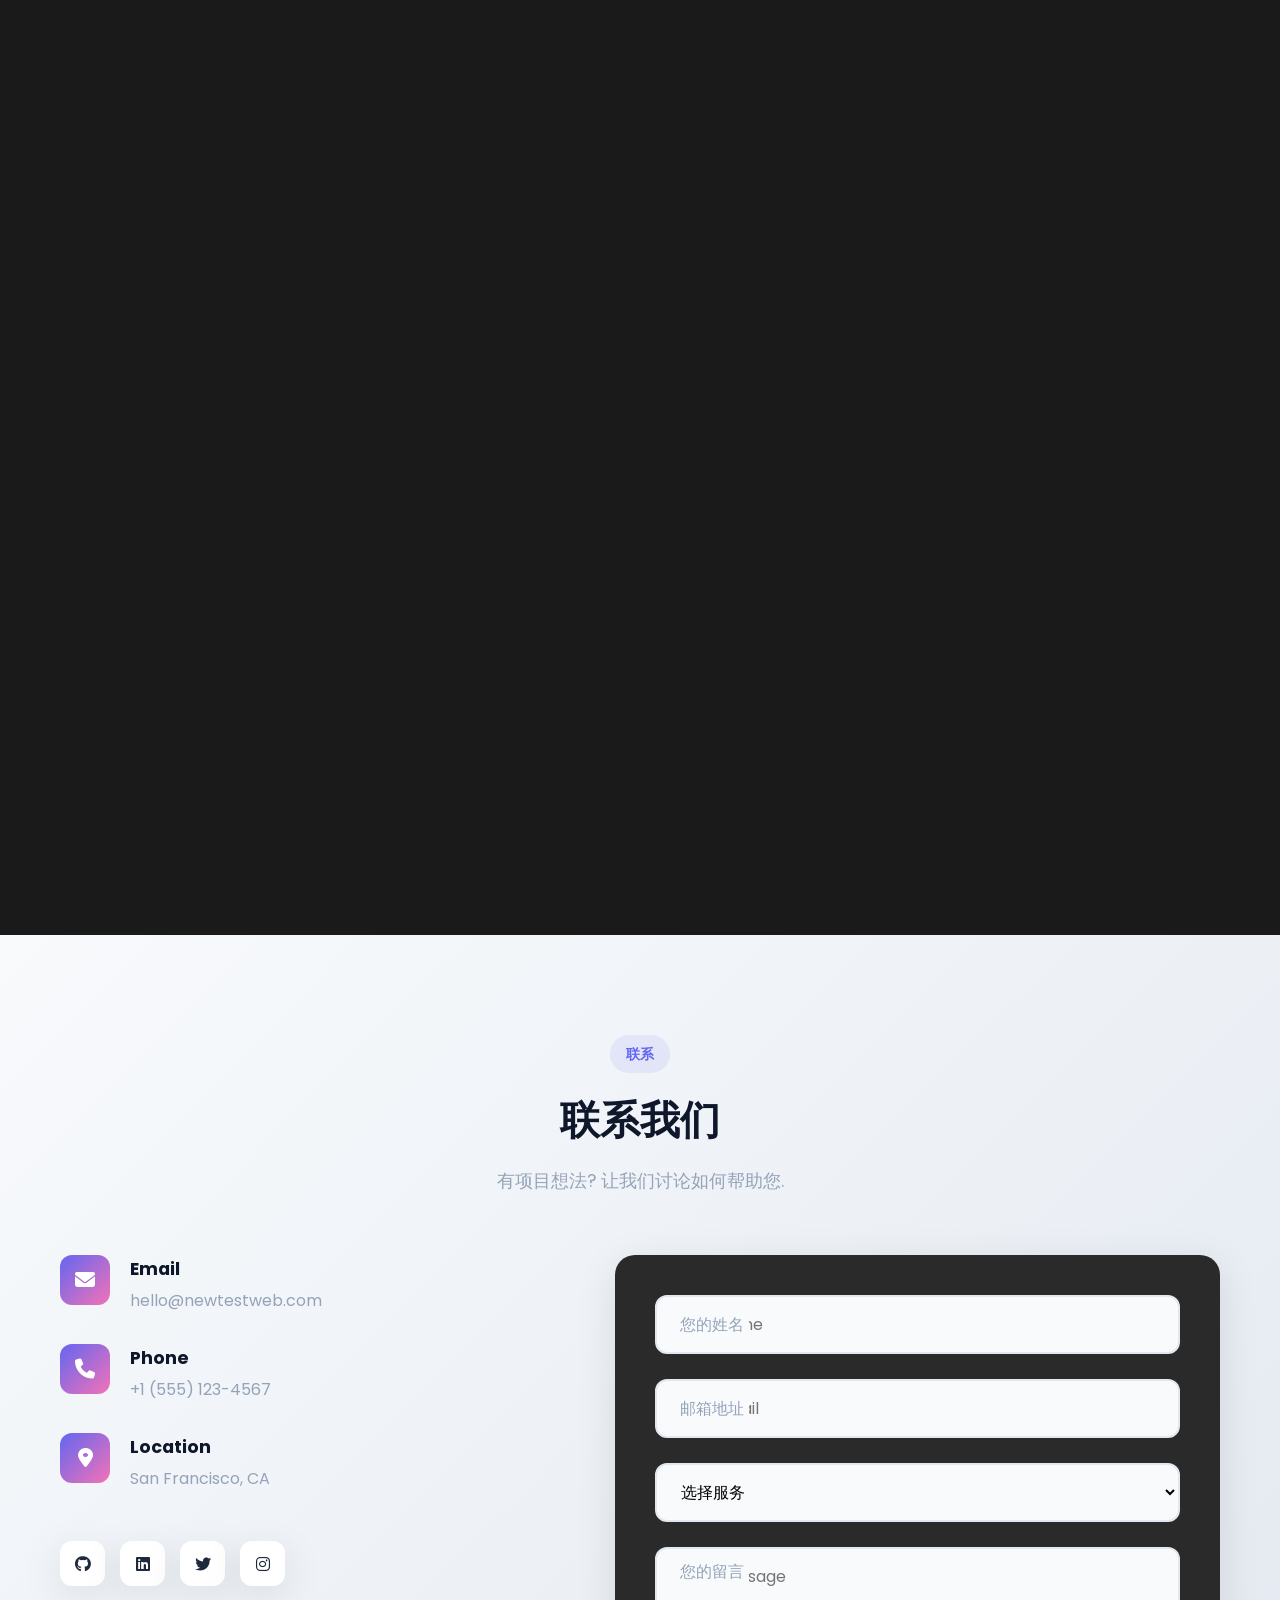
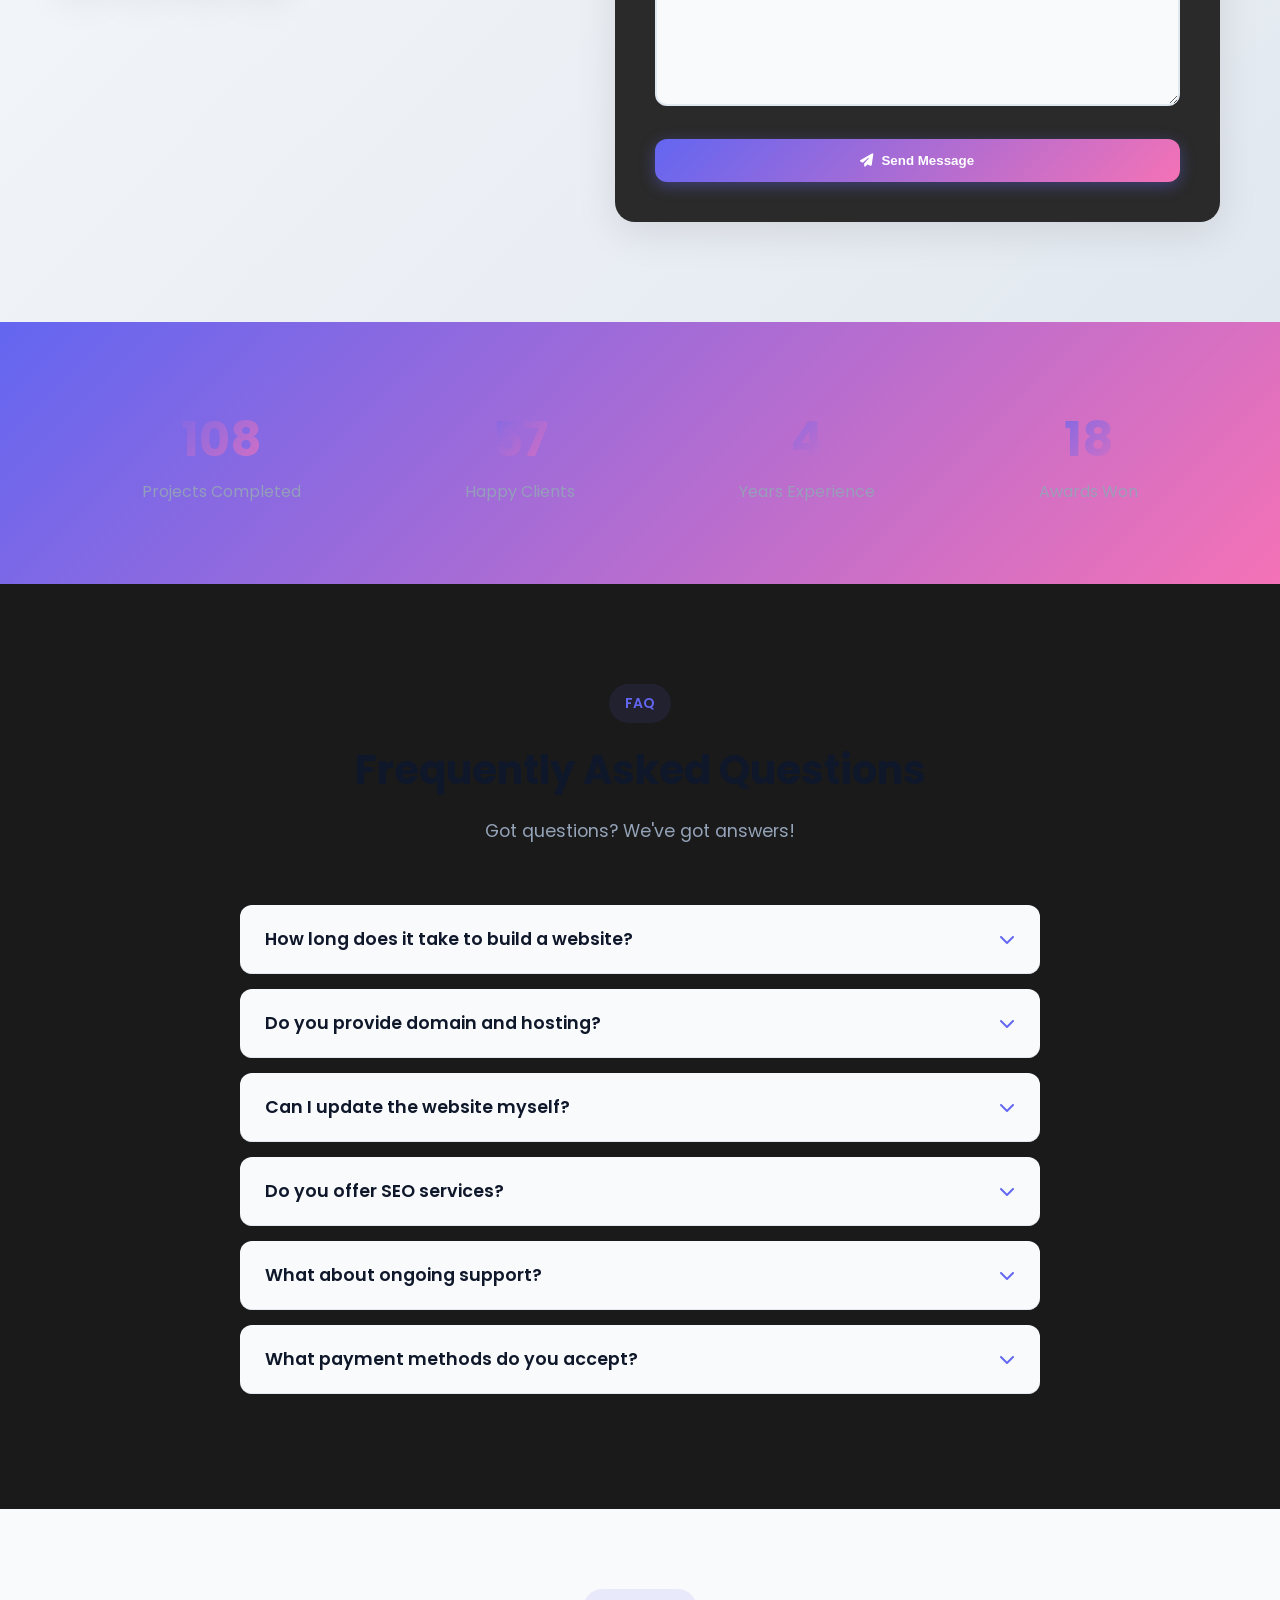
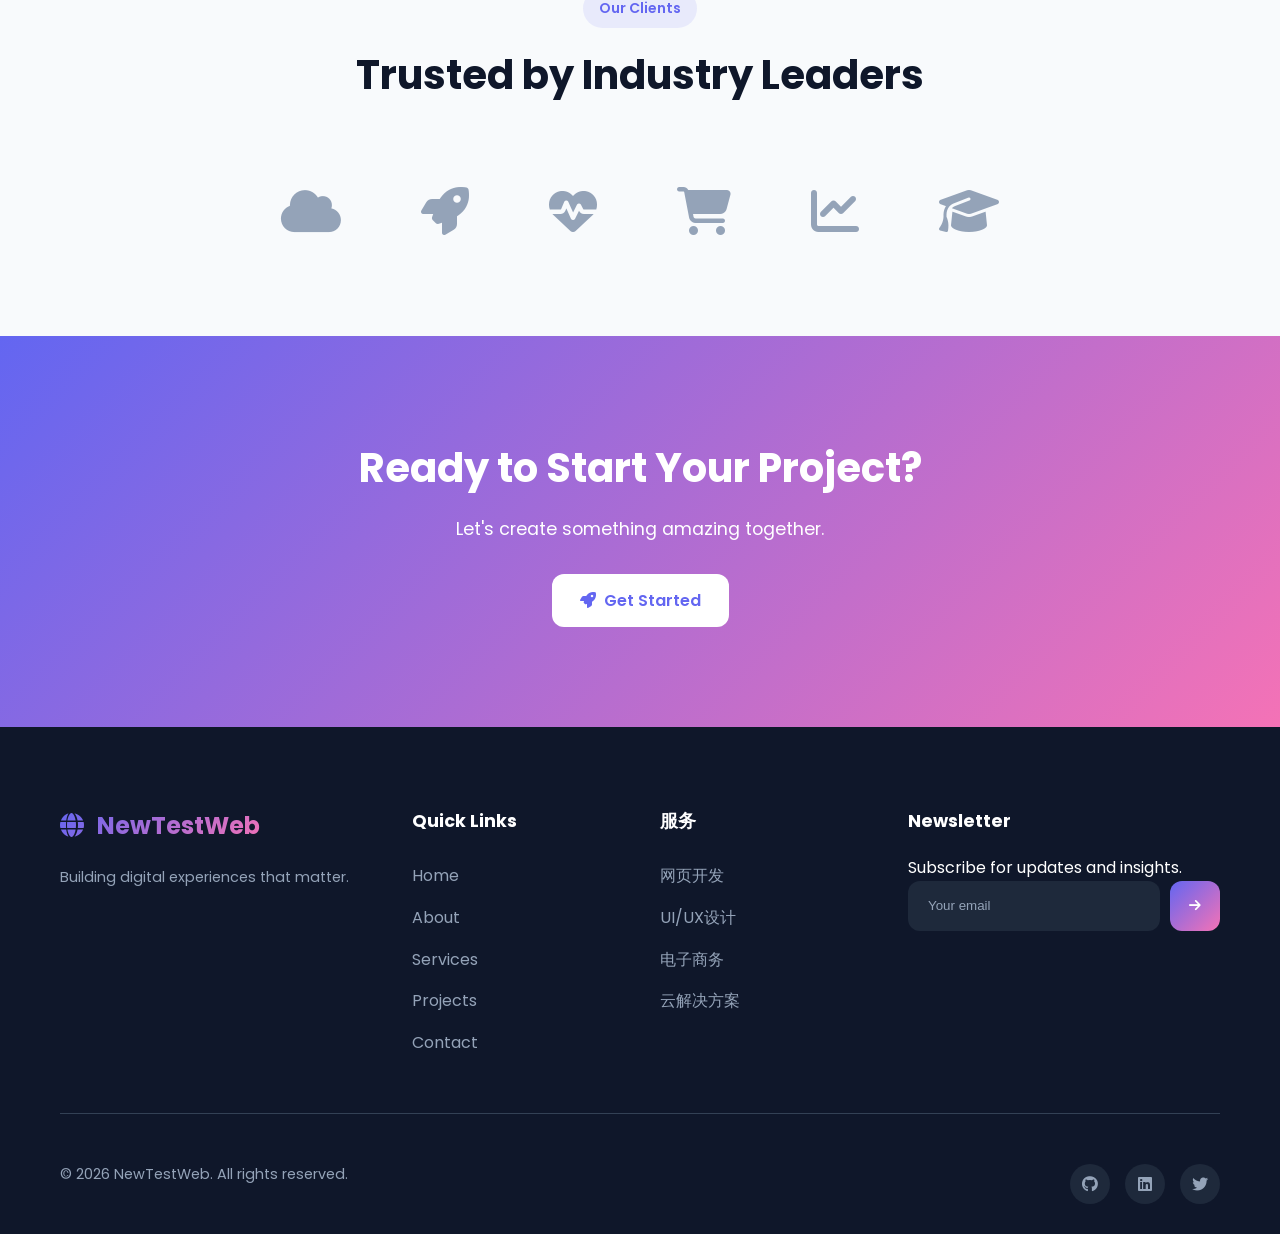
==== commit 2184b970: "More Chinese translations" ====
--- a/index.html
+++ b/index.html
@@ -131,15 +131,15 @@
             <div class="hero-stats">
                 <div class="stat">
                     <span class="stat-number" data-count="150">0</span>
-                    <span class="stat-label">Projects</span>
+                    <span class="stat-label">完成项目</span>
                 </div>
                 <div class="stat">
                     <span class="stat-number" data-count="50">0</span>
-                    <span class="stat-label">Clients</span>
+                    <span class="stat-label">满意客户</span>
                 </div>
                 <div class="stat">
                     <span class="stat-number" data-count="5">0</span>
-                    <span class="stat-label">Years</span>
+                    <span class="stat-label">年经验</span>
                 </div>
             </div>
         </div>
@@ -245,7 +245,7 @@
         <div class="container">
             <div class="section-header">
                 <span class="section-tag">客户评价</span>
-                <h2>What Our Clients Say</h2>
+                <h2>客户评价</h2>
                 <p>不要只听我们说 - 听听我们满意的客户怎么说.</p>
             </div>
             <div class="testimonials-grid">
@@ -440,7 +440,7 @@
         <div class="container">
             <div class="section-header">
                 <span class="section-tag">行业领先企业信赖</span>
-                <h2>Our Partners & Clients</h2>
+                <h2>我们的合作伙伴和客户</h2>
                 <p>We've worked with amazing companies around the world.</p>
             </div>
             <div class="partners-grid">
@@ -459,7 +459,7 @@
         <div class="container">
             <div class="section-header">
                 <span class="section-tag">作品集</span>
-                <h2>Our Projects</h2>
+                <h2>我们的项目</h2>
                 <p>A showcase of our recent work and achievements.</p>
             </div>
             <div class="projects-grid">
@@ -733,7 +733,7 @@
     <section class="clients-section">
         <div class="container">
             <div class="section-header animate-on-scroll">
-                <span class="section-tag">Our Clients</span>
+                <span class="section-tag">我们的客户</span>
                 <h2>Trusted by Industry Leaders</h2>
             </div>
             <div class="clients-grid">
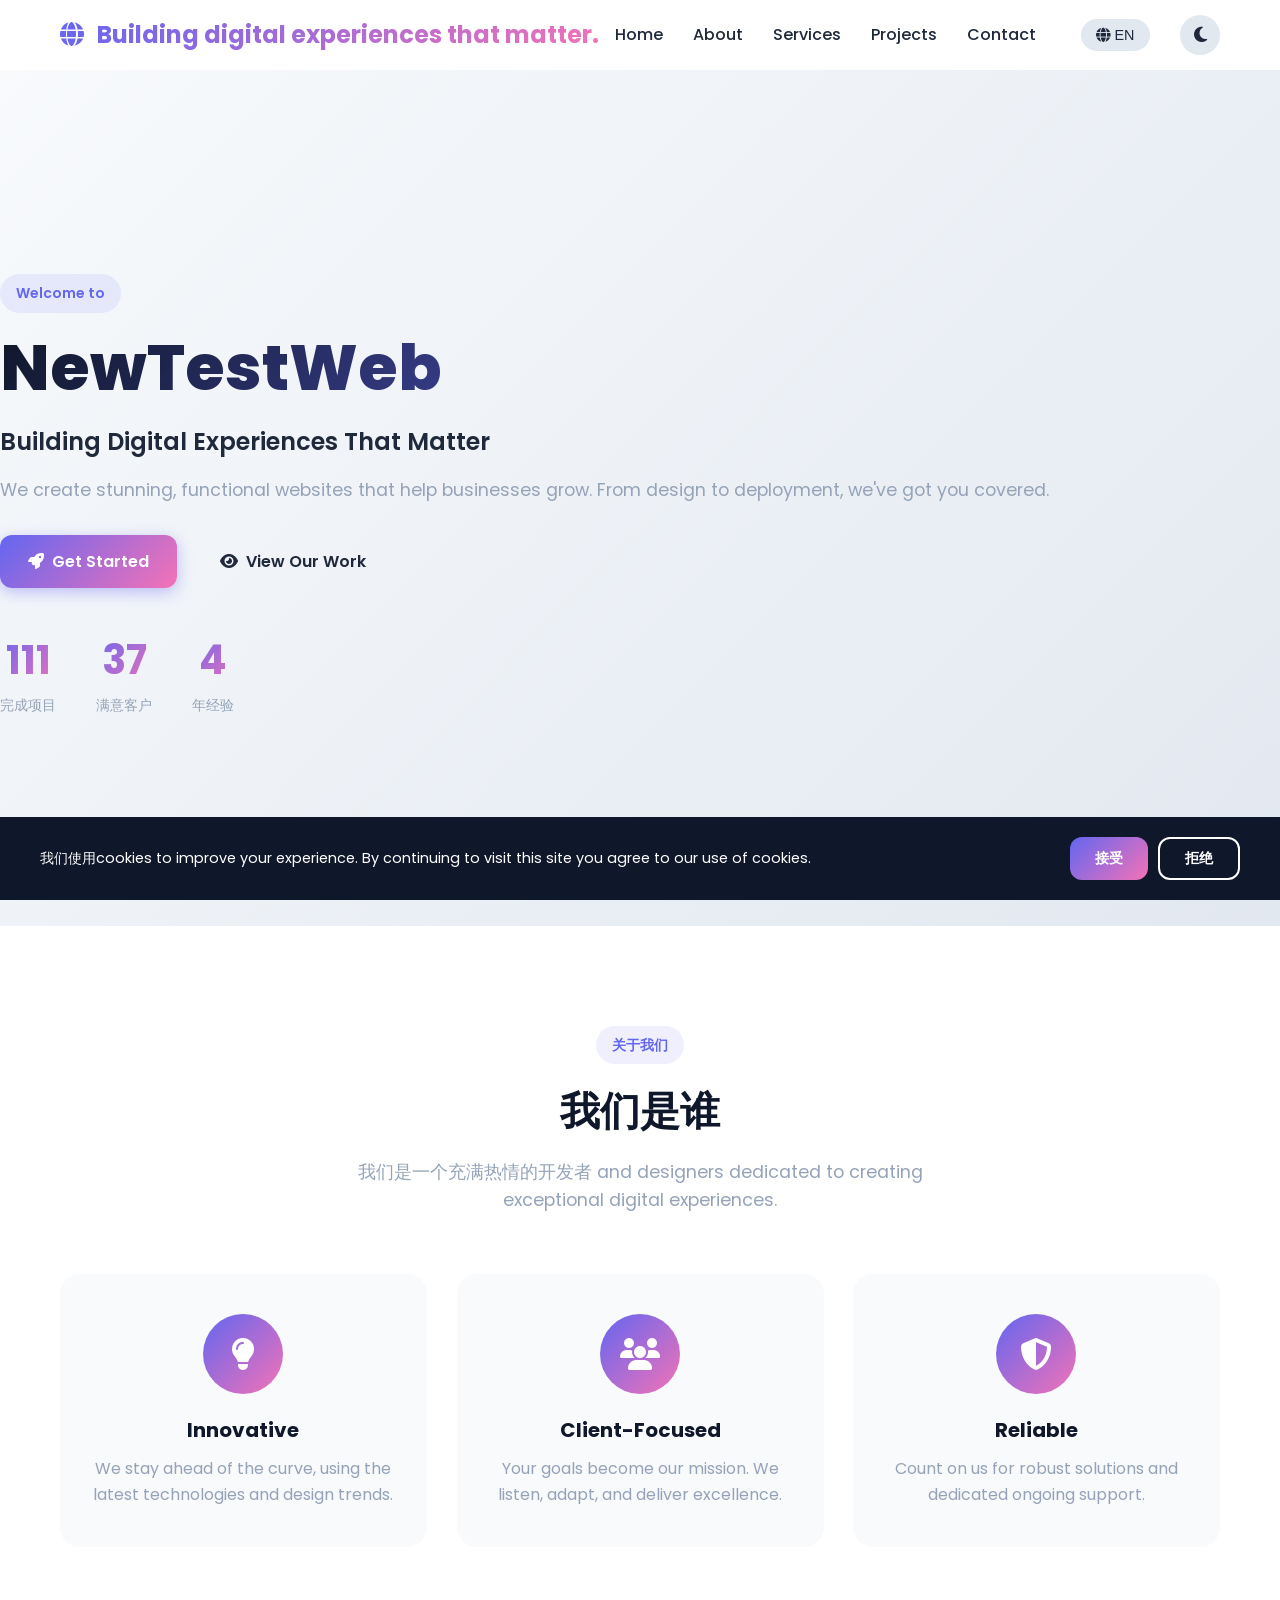
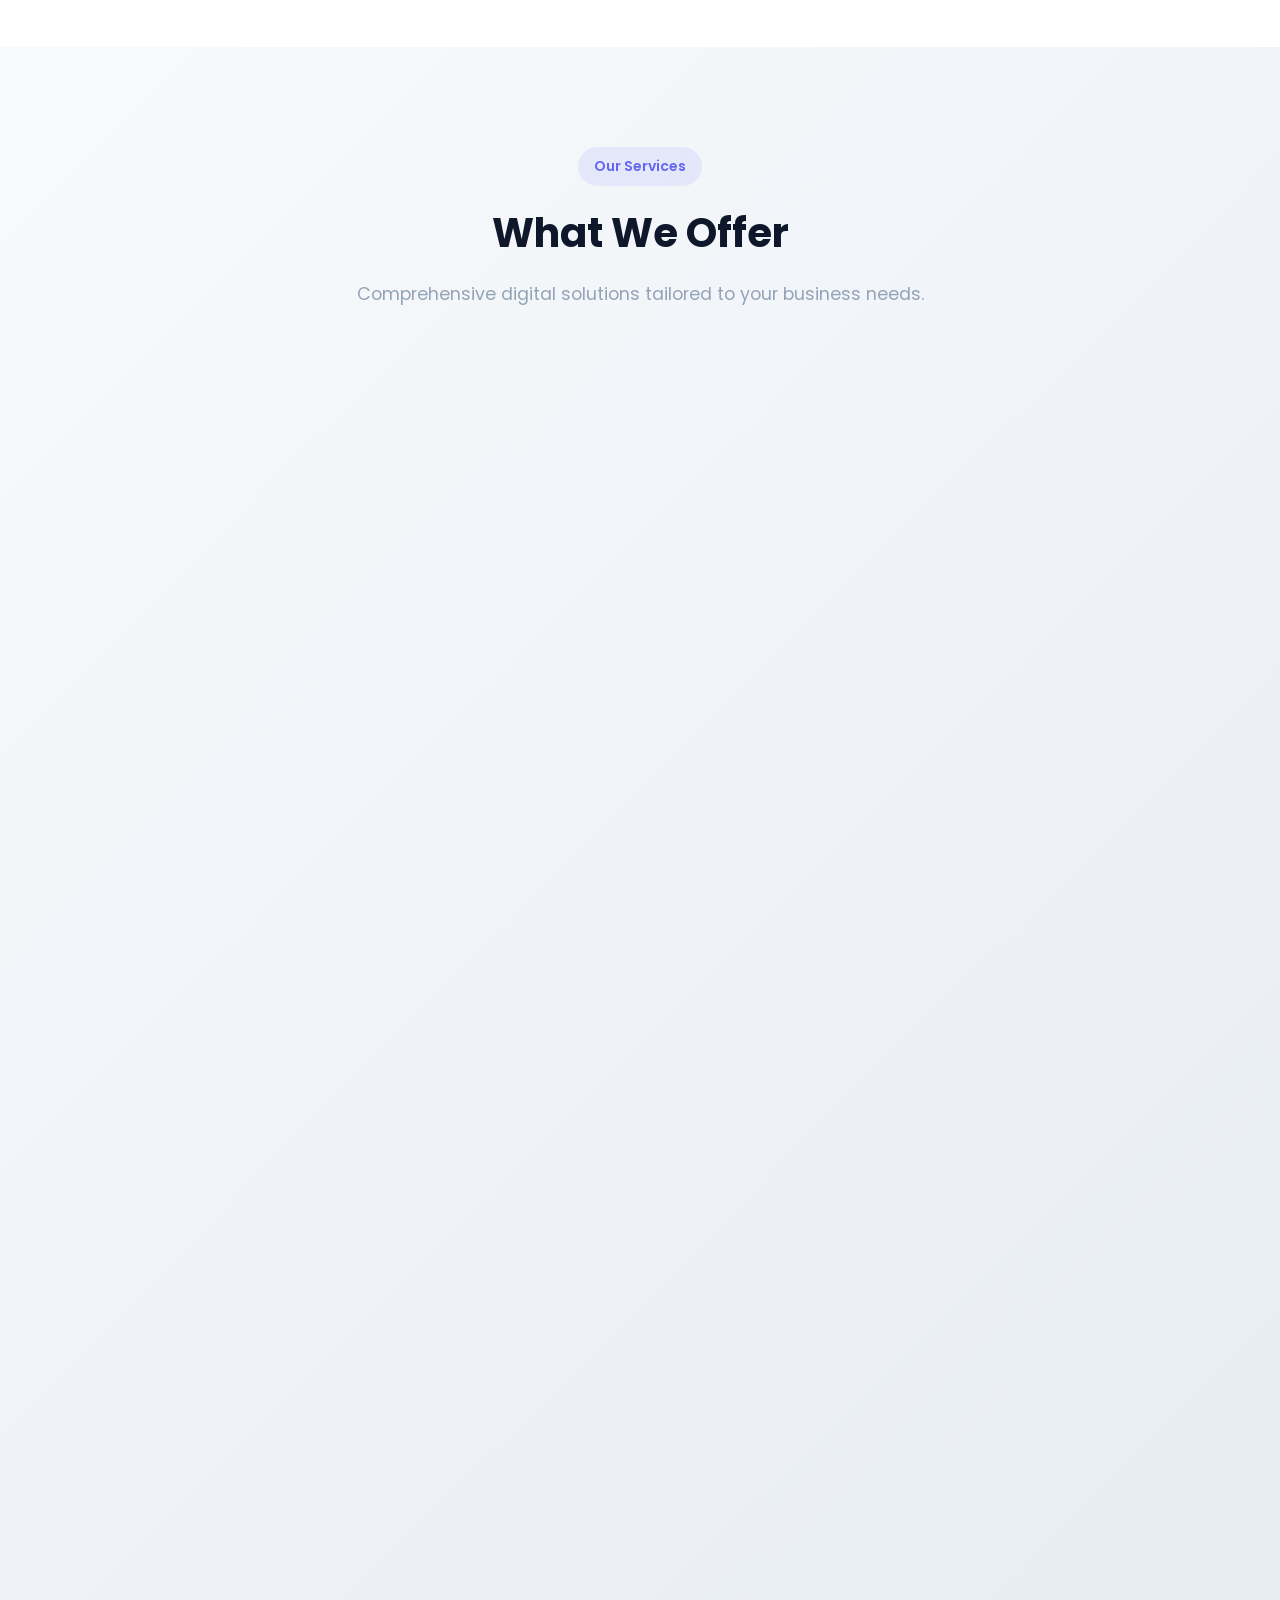
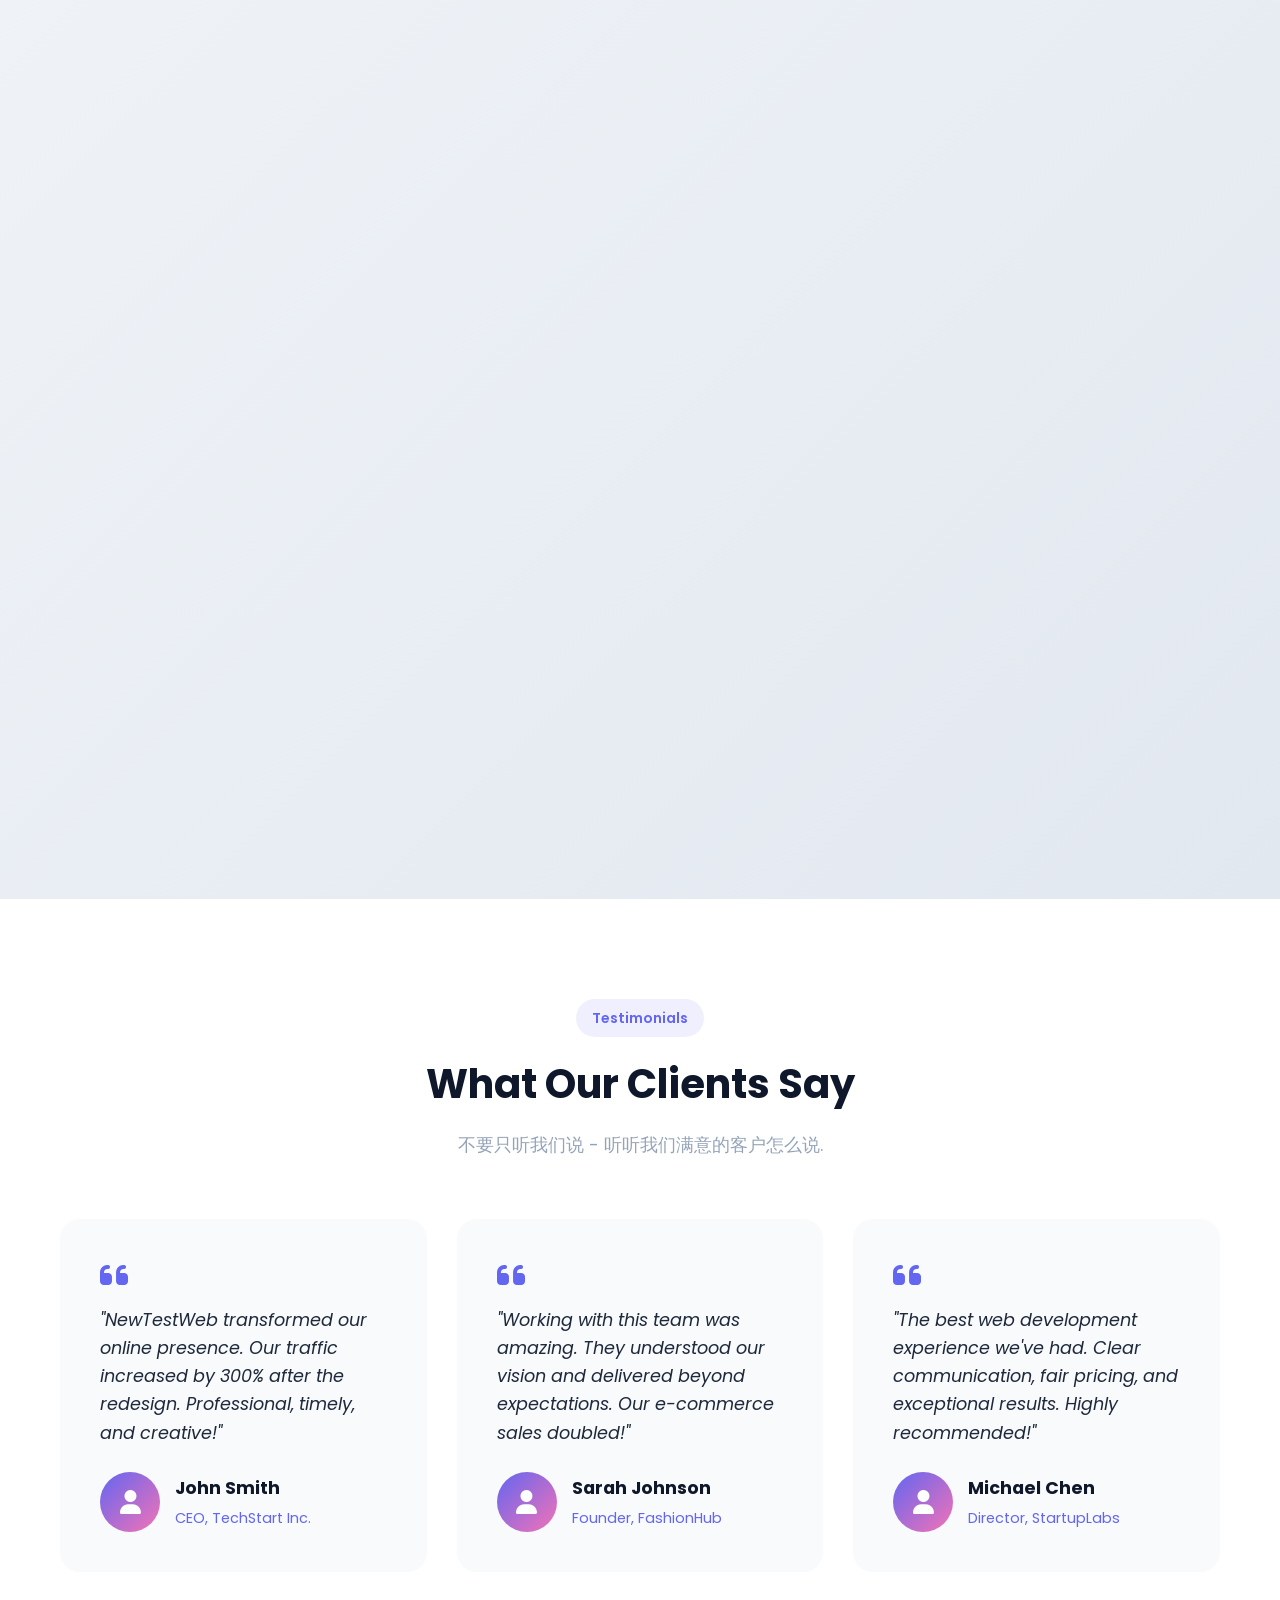
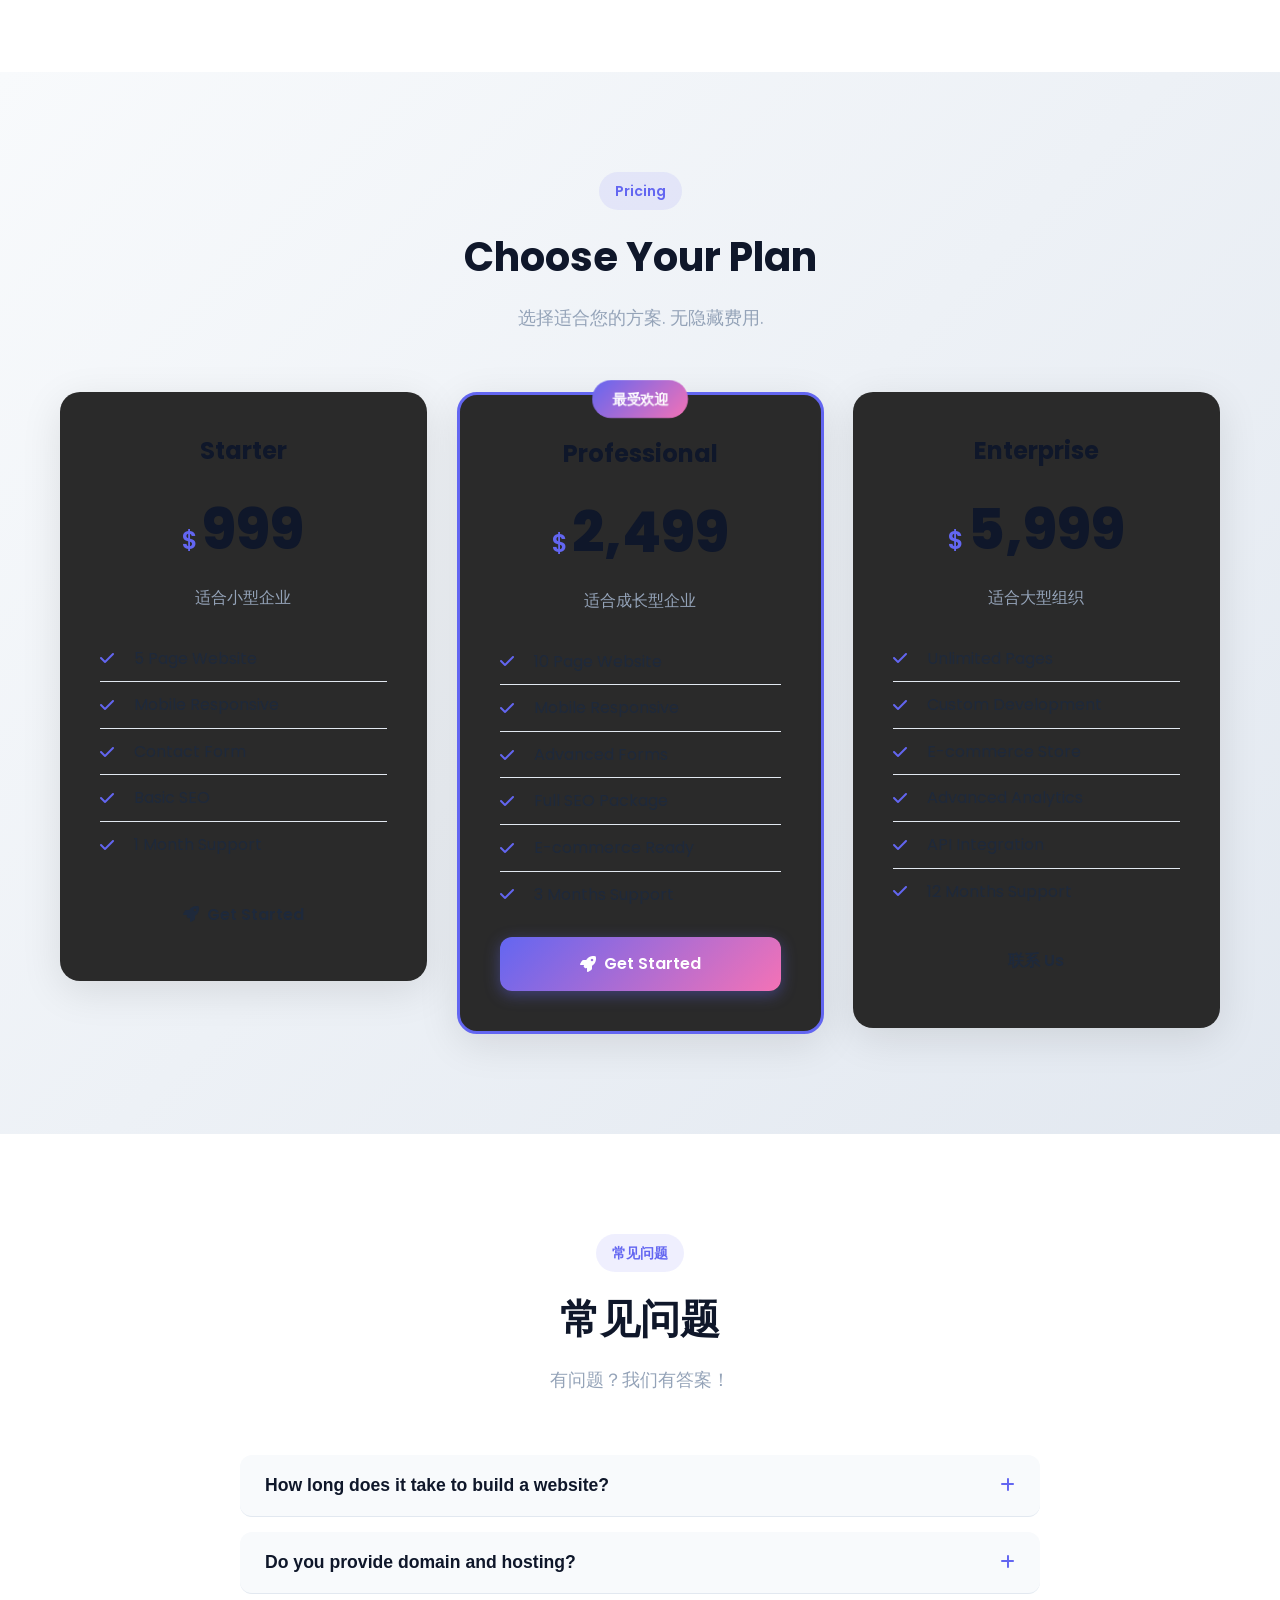
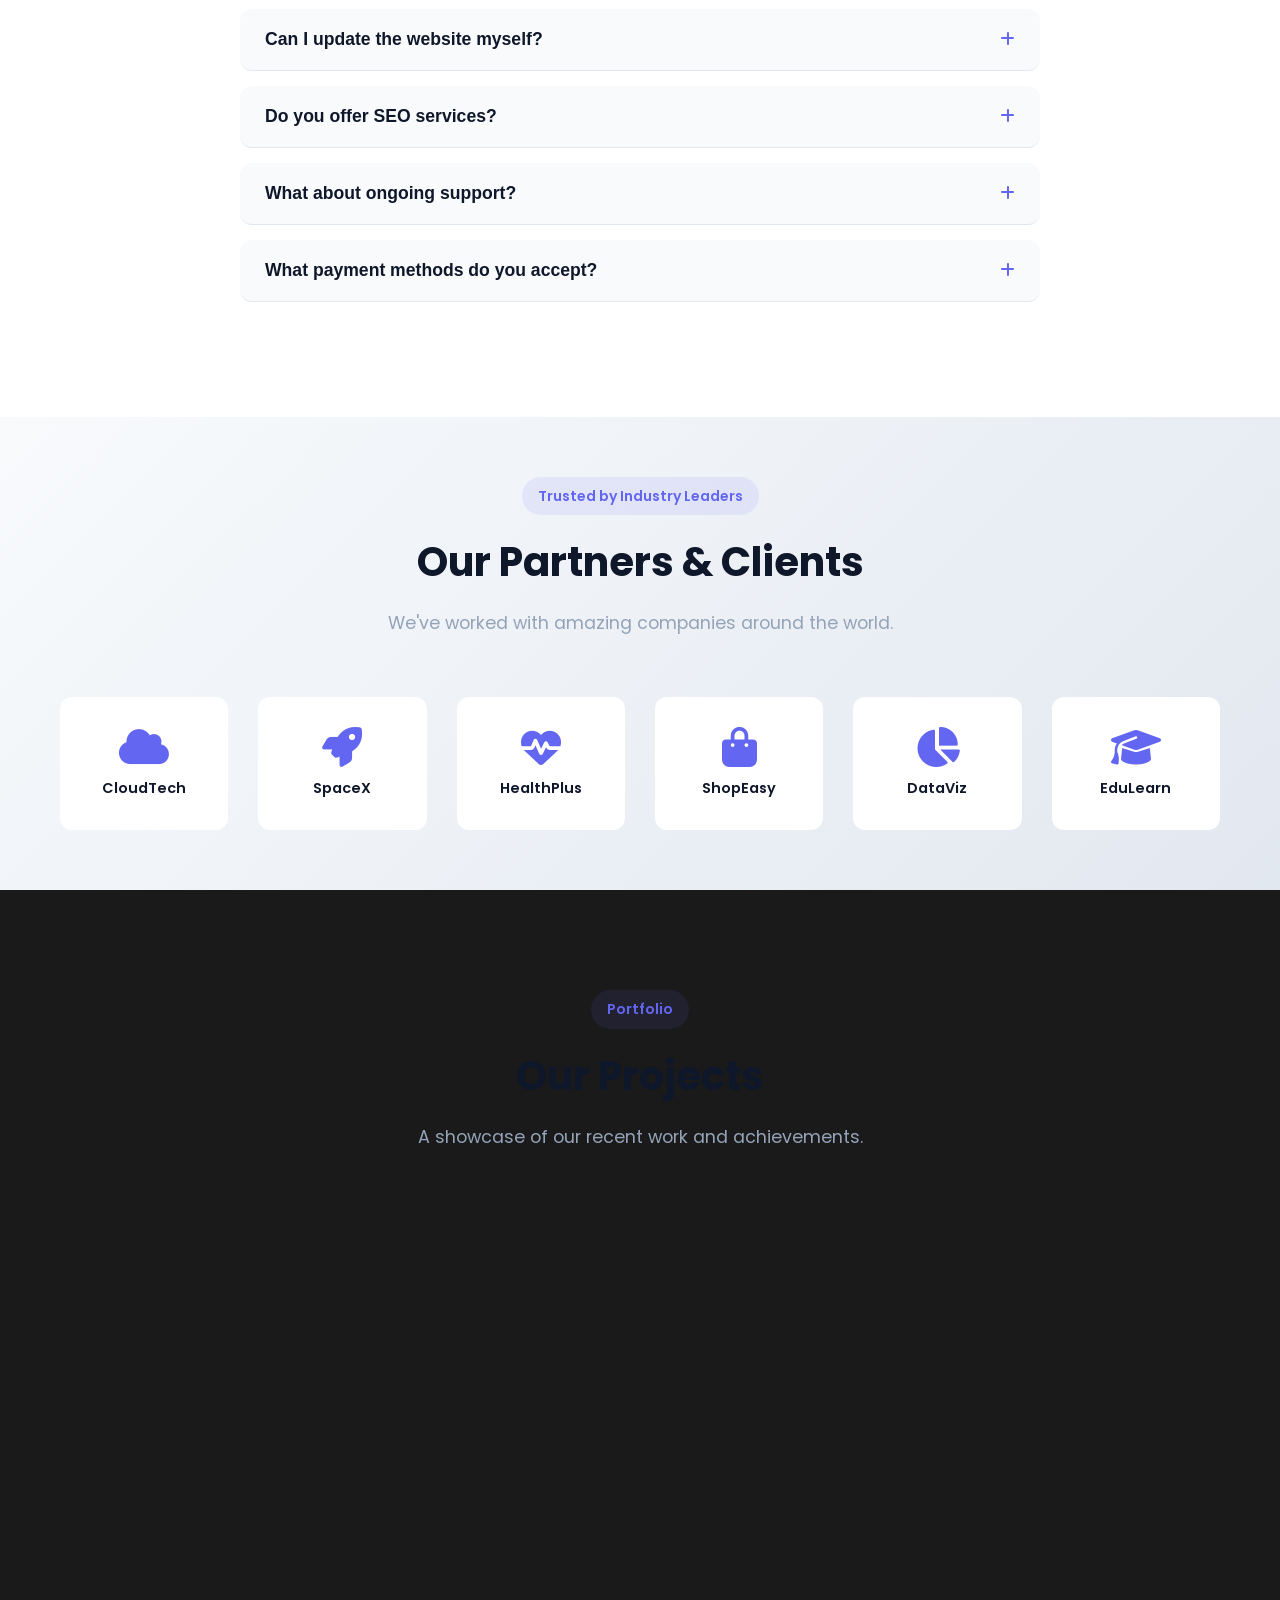
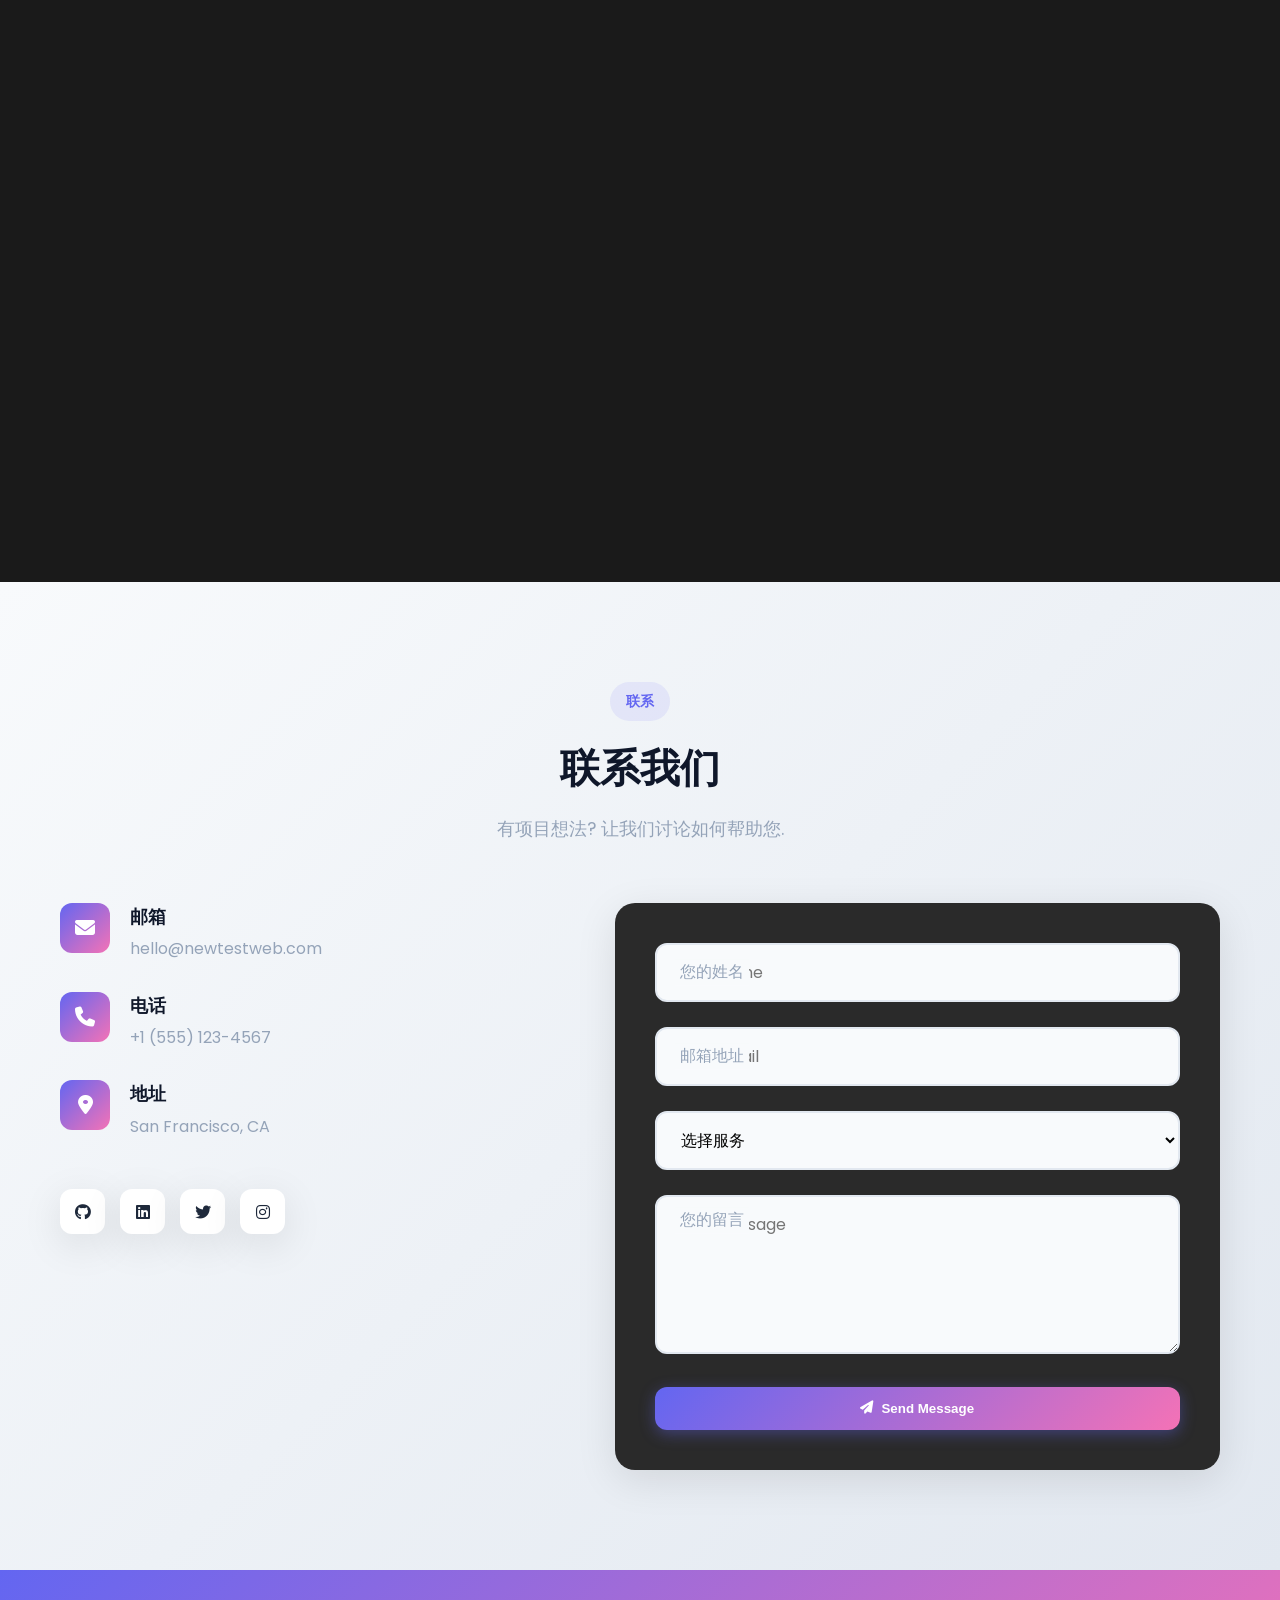
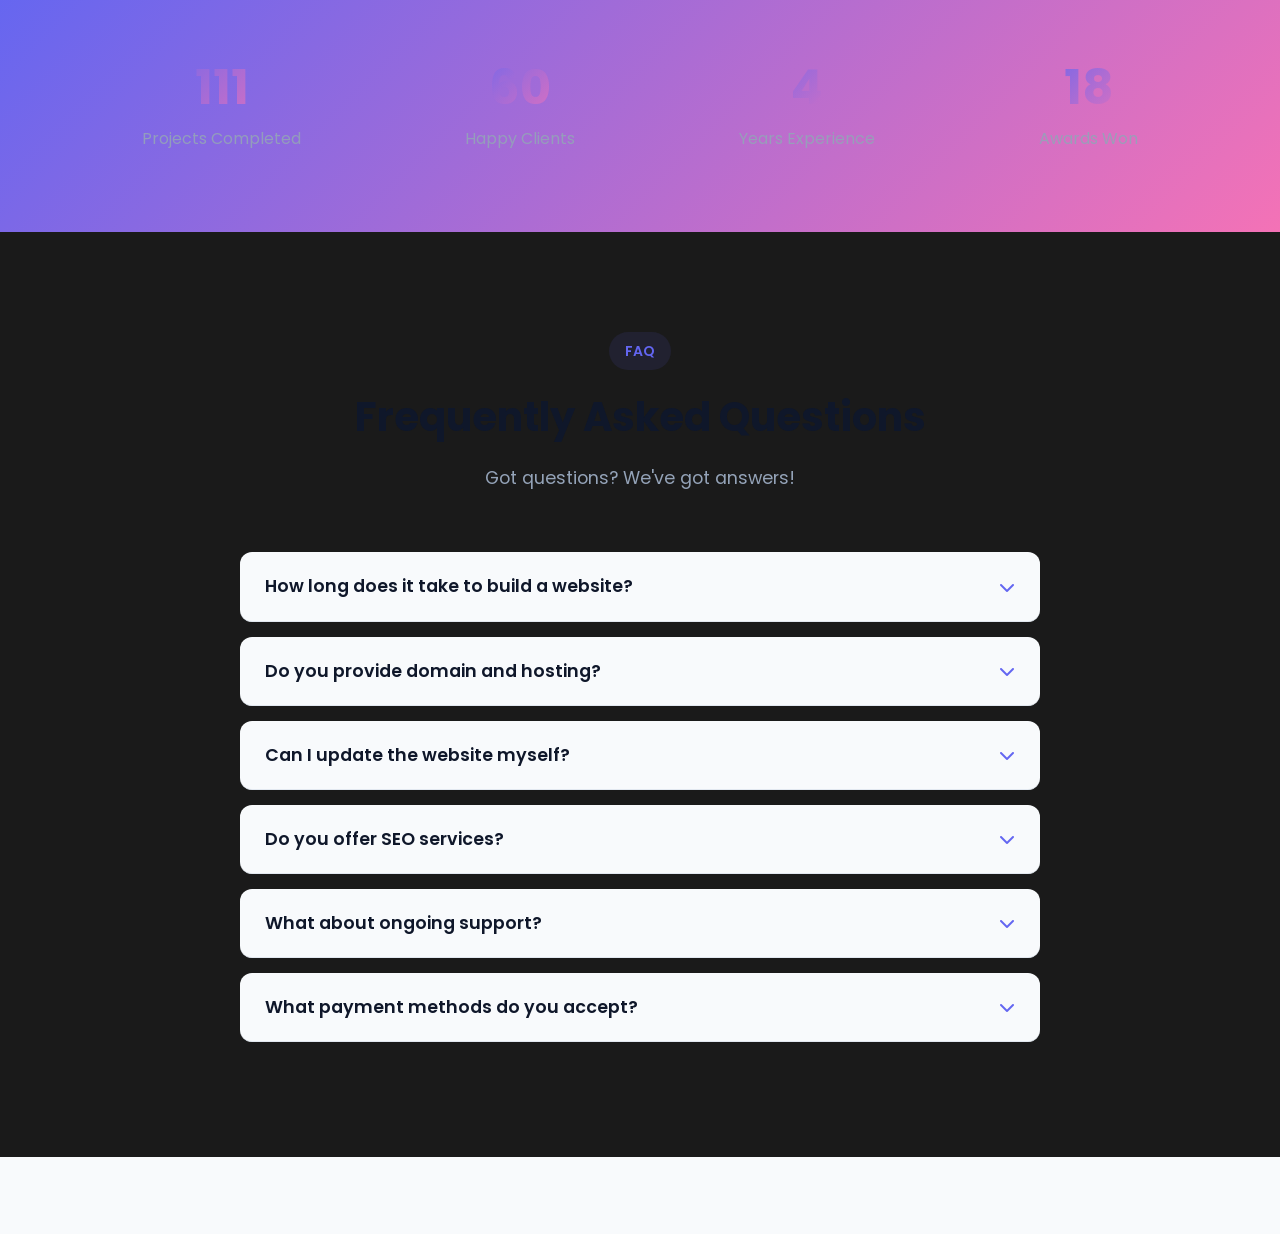
==== commit 43d81652: "Complete Chinese translations for all remaining elements" ====
--- a/index.html
+++ b/index.html
@@ -317,7 +317,7 @@
                         <p>适合小型企业</p>
                     </div>
                     <ul class="pricing-features">
-                        <li><i class="fas fa-check"></i> 5 Page Website</li>
+                        <li><i class="fas fa-check"></i> 5页网站</li>
                         <li><i class="fas fa-check"></i> Mobile Responsive</li>
                         <li><i class="fas fa-check"></i> 联系 Form</li>
                         <li><i class="fas fa-check"></i> Basic SEO</li>
@@ -336,7 +336,7 @@
                         <p>适合成长型企业</p>
                     </div>
                     <ul class="pricing-features">
-                        <li><i class="fas fa-check"></i> 10 Page Website</li>
+                        <li><i class="fas fa-check"></i> 10页网站</li>
                         <li><i class="fas fa-check"></i> Mobile Responsive</li>
                         <li><i class="fas fa-check"></i> Advanced Forms</li>
                         <li><i class="fas fa-check"></i> Full SEO Package</li>
@@ -374,7 +374,7 @@
             <div class="section-header">
                 <span class="section-tag">常见问题</span>
                 <h2>常见问题</h2>
-                <p>Got questions? We've got answers.</p>
+                <p>有问题？我们有答案！</p>
             </div>
             <div class="faq-grid">
                 <div class="faq-item">
@@ -582,21 +582,21 @@
                     <div class="contact-item">
                         <i class="fas fa-envelope"></i>
                         <div>
-                            <h4>Email</h4>
+                            <h4>邮箱</h4>
                             <p>hello@newtestweb.com</p>
                         </div>
                     </div>
                     <div class="contact-item">
                         <i class="fas fa-phone"></i>
                         <div>
-                            <h4>Phone</h4>
+                            <h4>电话</h4>
                             <p>+1 (555) 123-4567</p>
                         </div>
                     </div>
                     <div class="contact-item">
                         <i class="fas fa-map-marker-alt"></i>
                         <div>
-                            <h4>Location</h4>
+                            <h4>地址</h4>
                             <p>San Francisco, CA</p>
                         </div>
                     </div>
@@ -750,7 +750,7 @@
     <!-- CTA Section -->
     <section class="cta-section">
         <div class="container">
-            <h2 class="animate-on-scroll">Ready to Start Your Project?</h2>
+            <h2 class="animate-on-scroll">准备好开始您的项目了吗？</h2>
             <p class="animate-on-scroll">Let's create something amazing together.</p>
             <a href="#contact" class="btn animate-on-scroll">Get Started</a>
         </div>
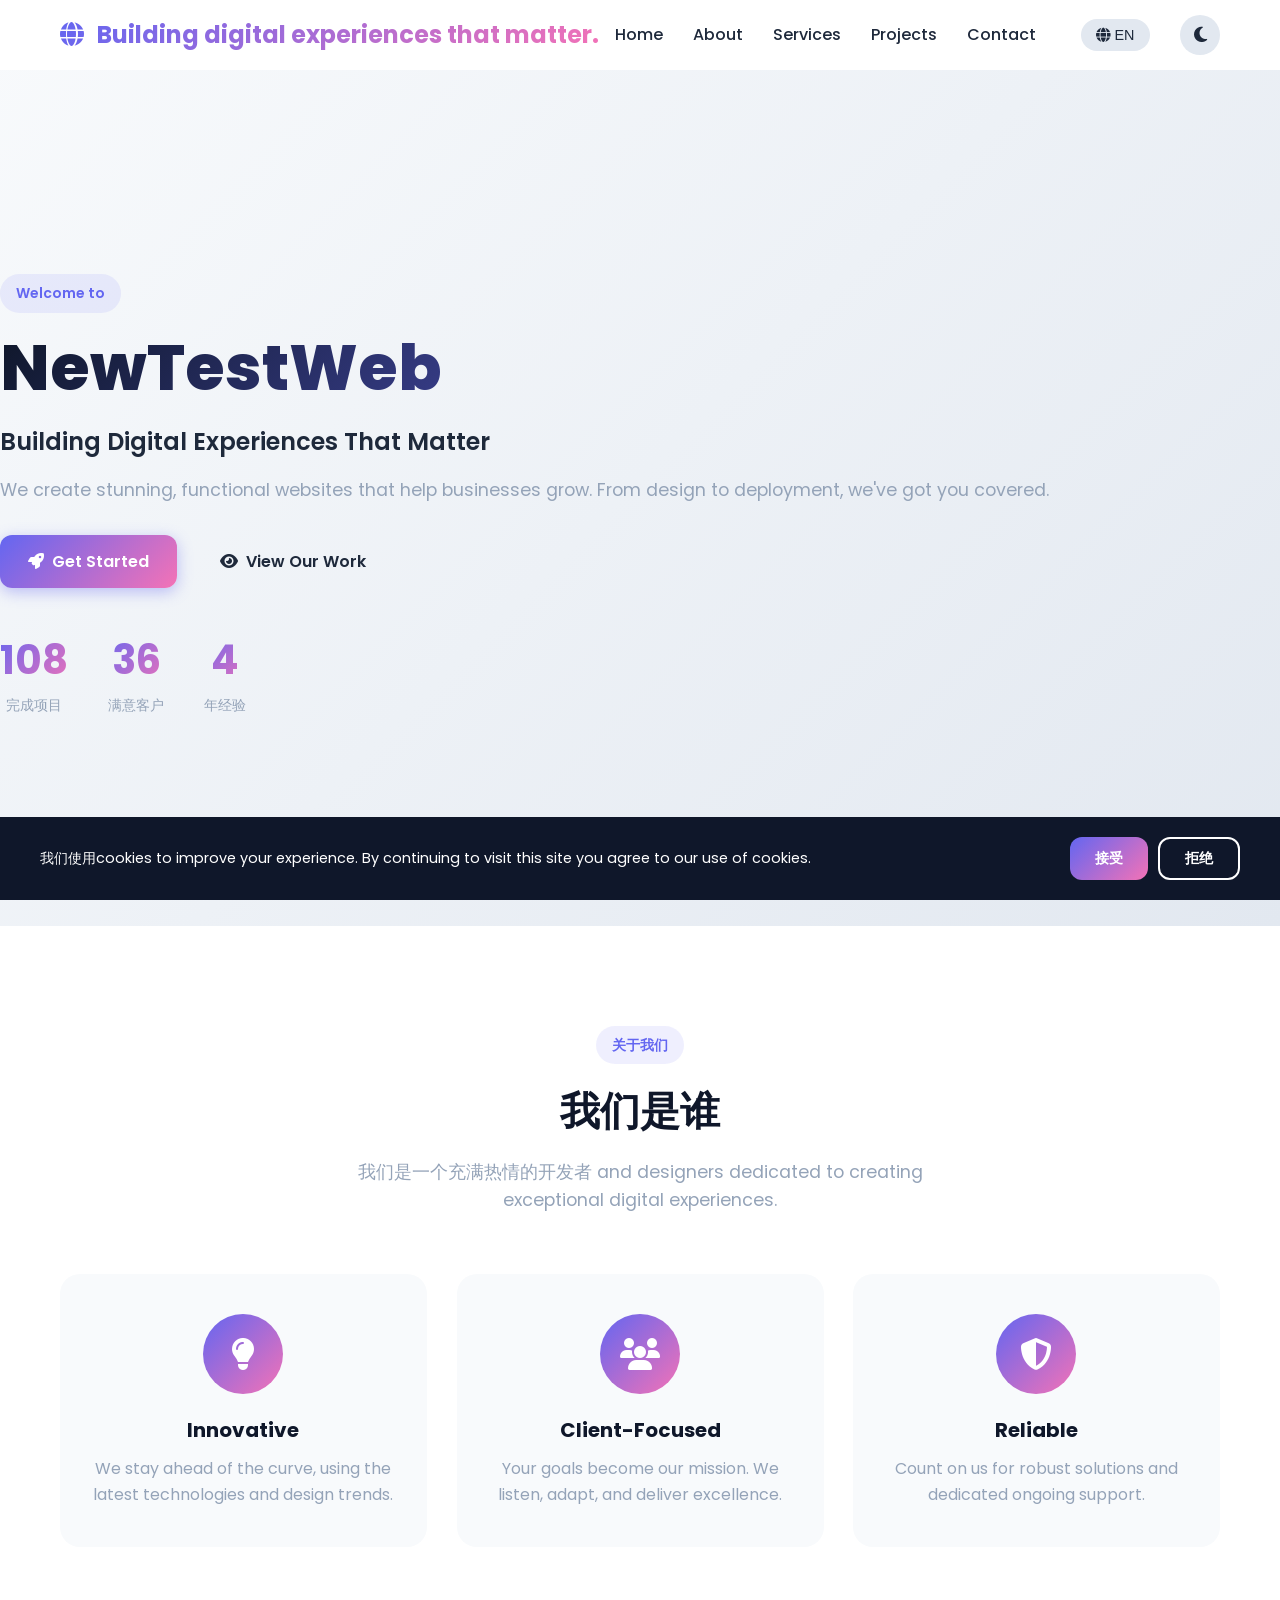
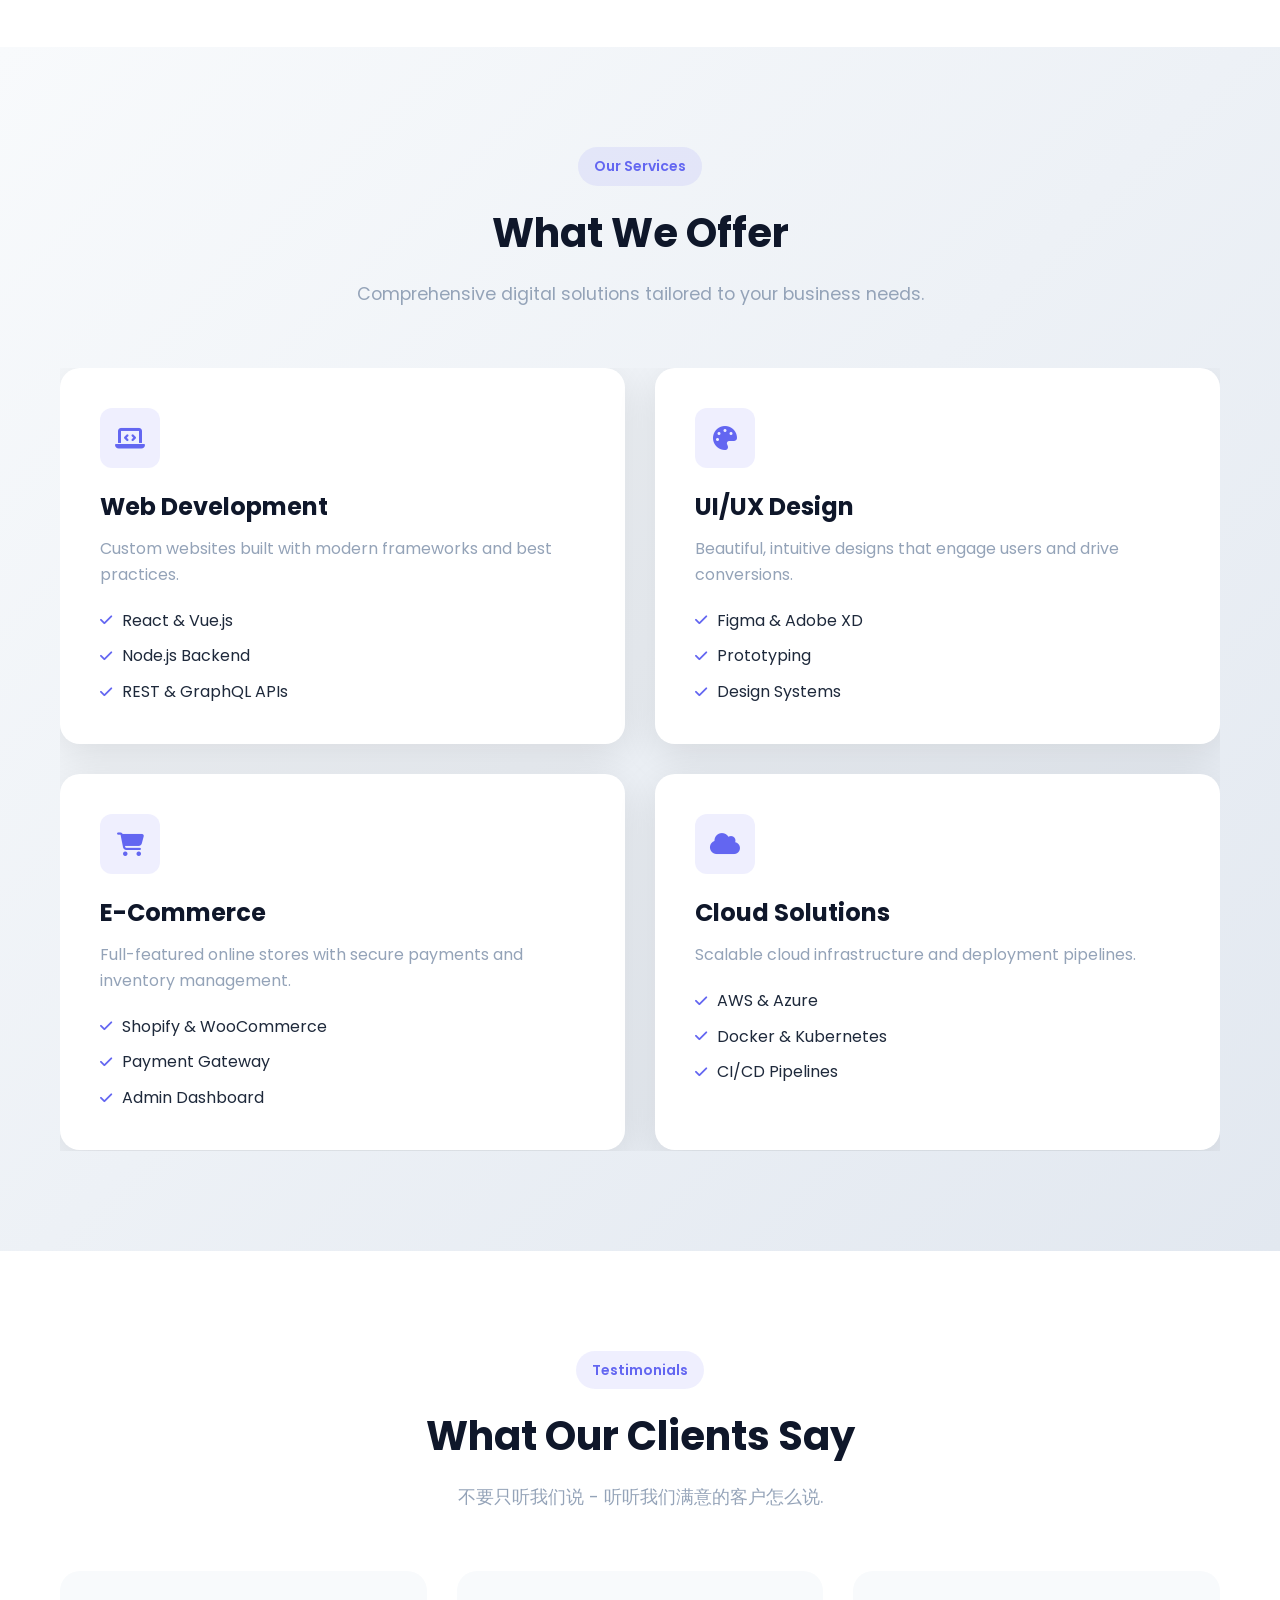
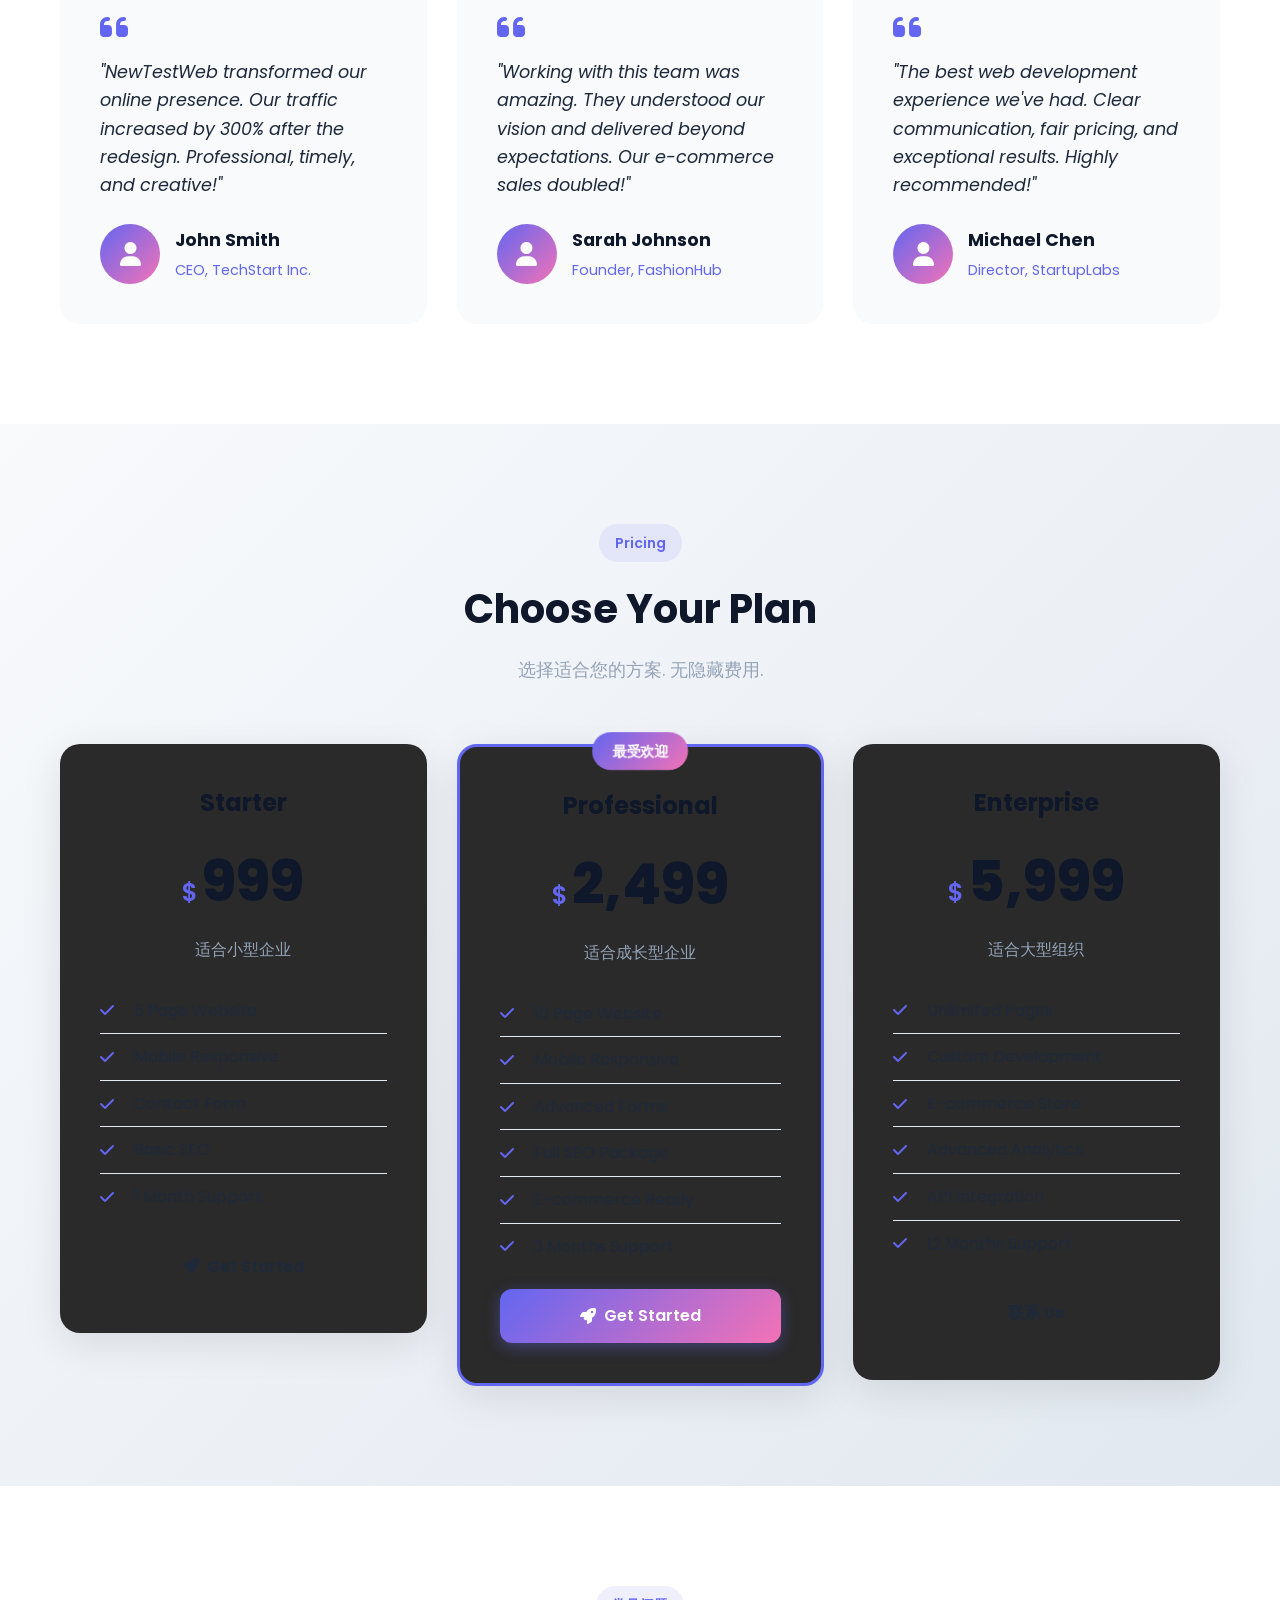
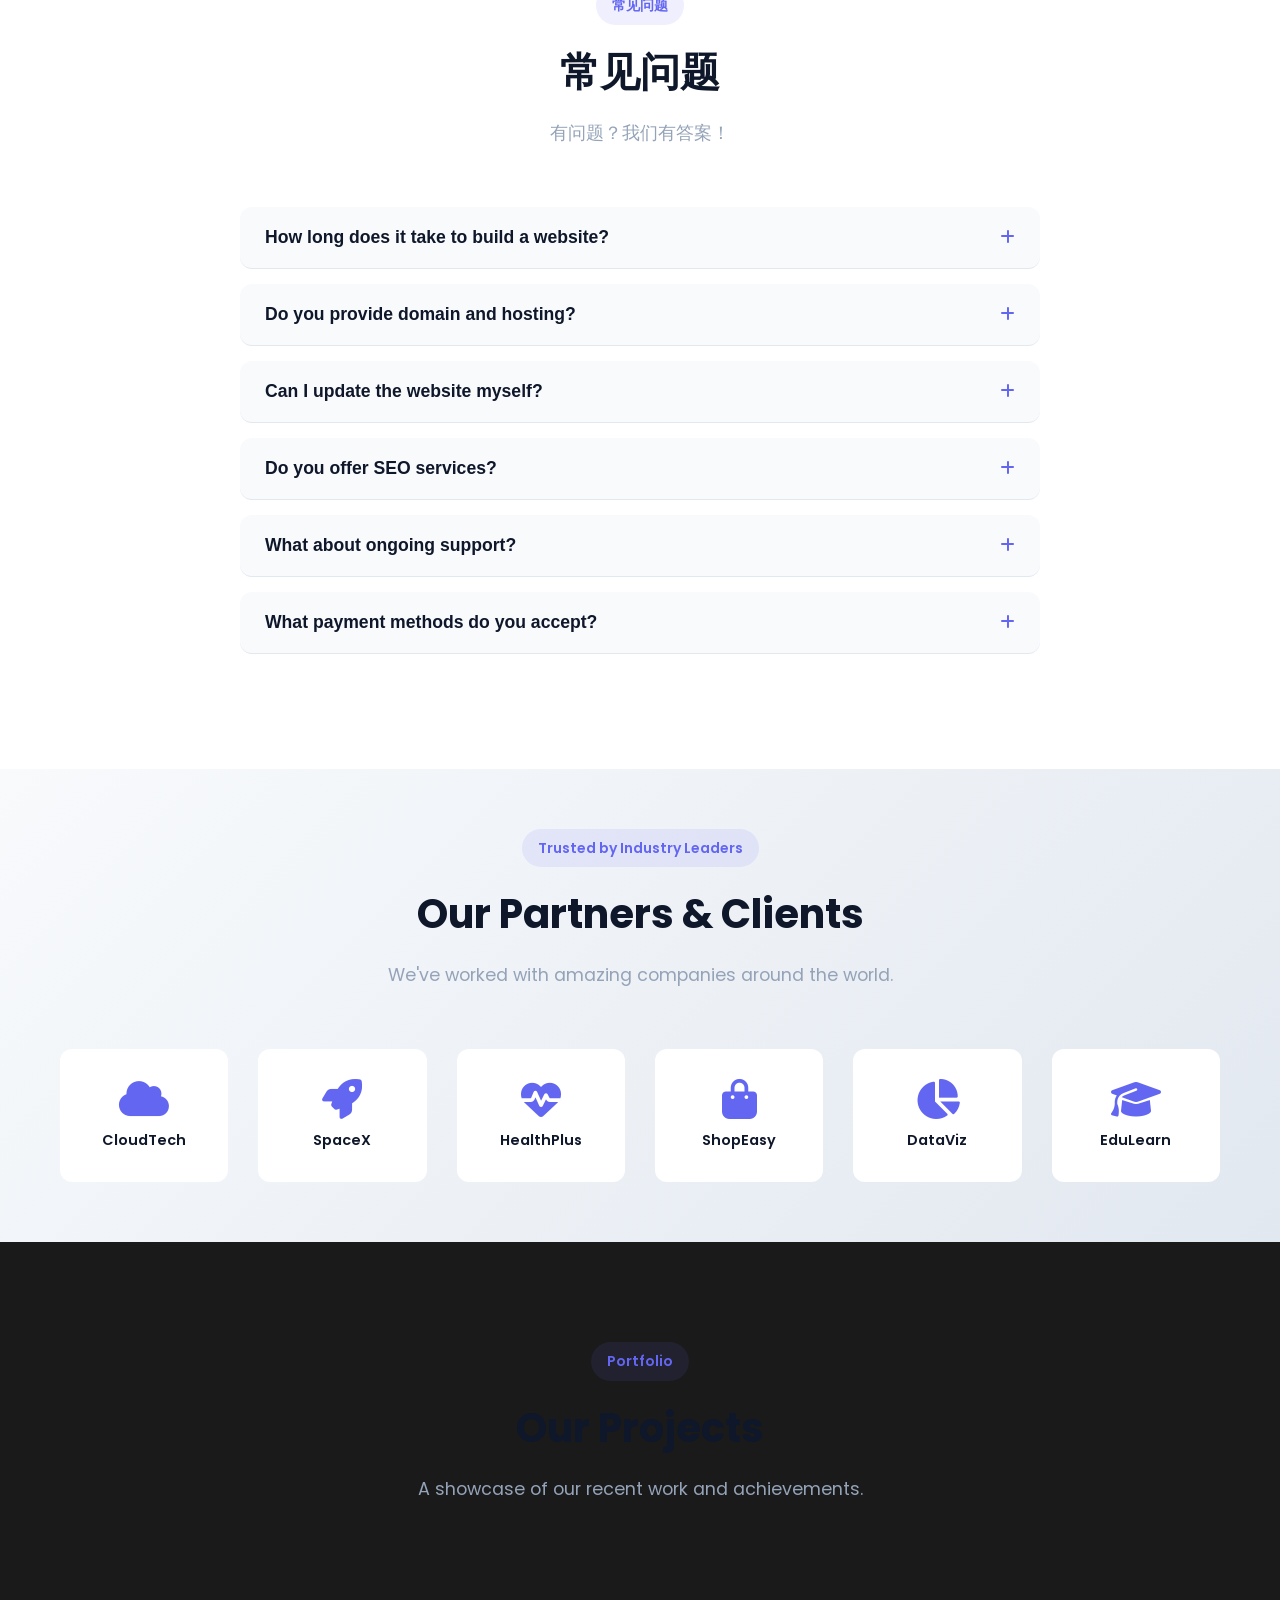
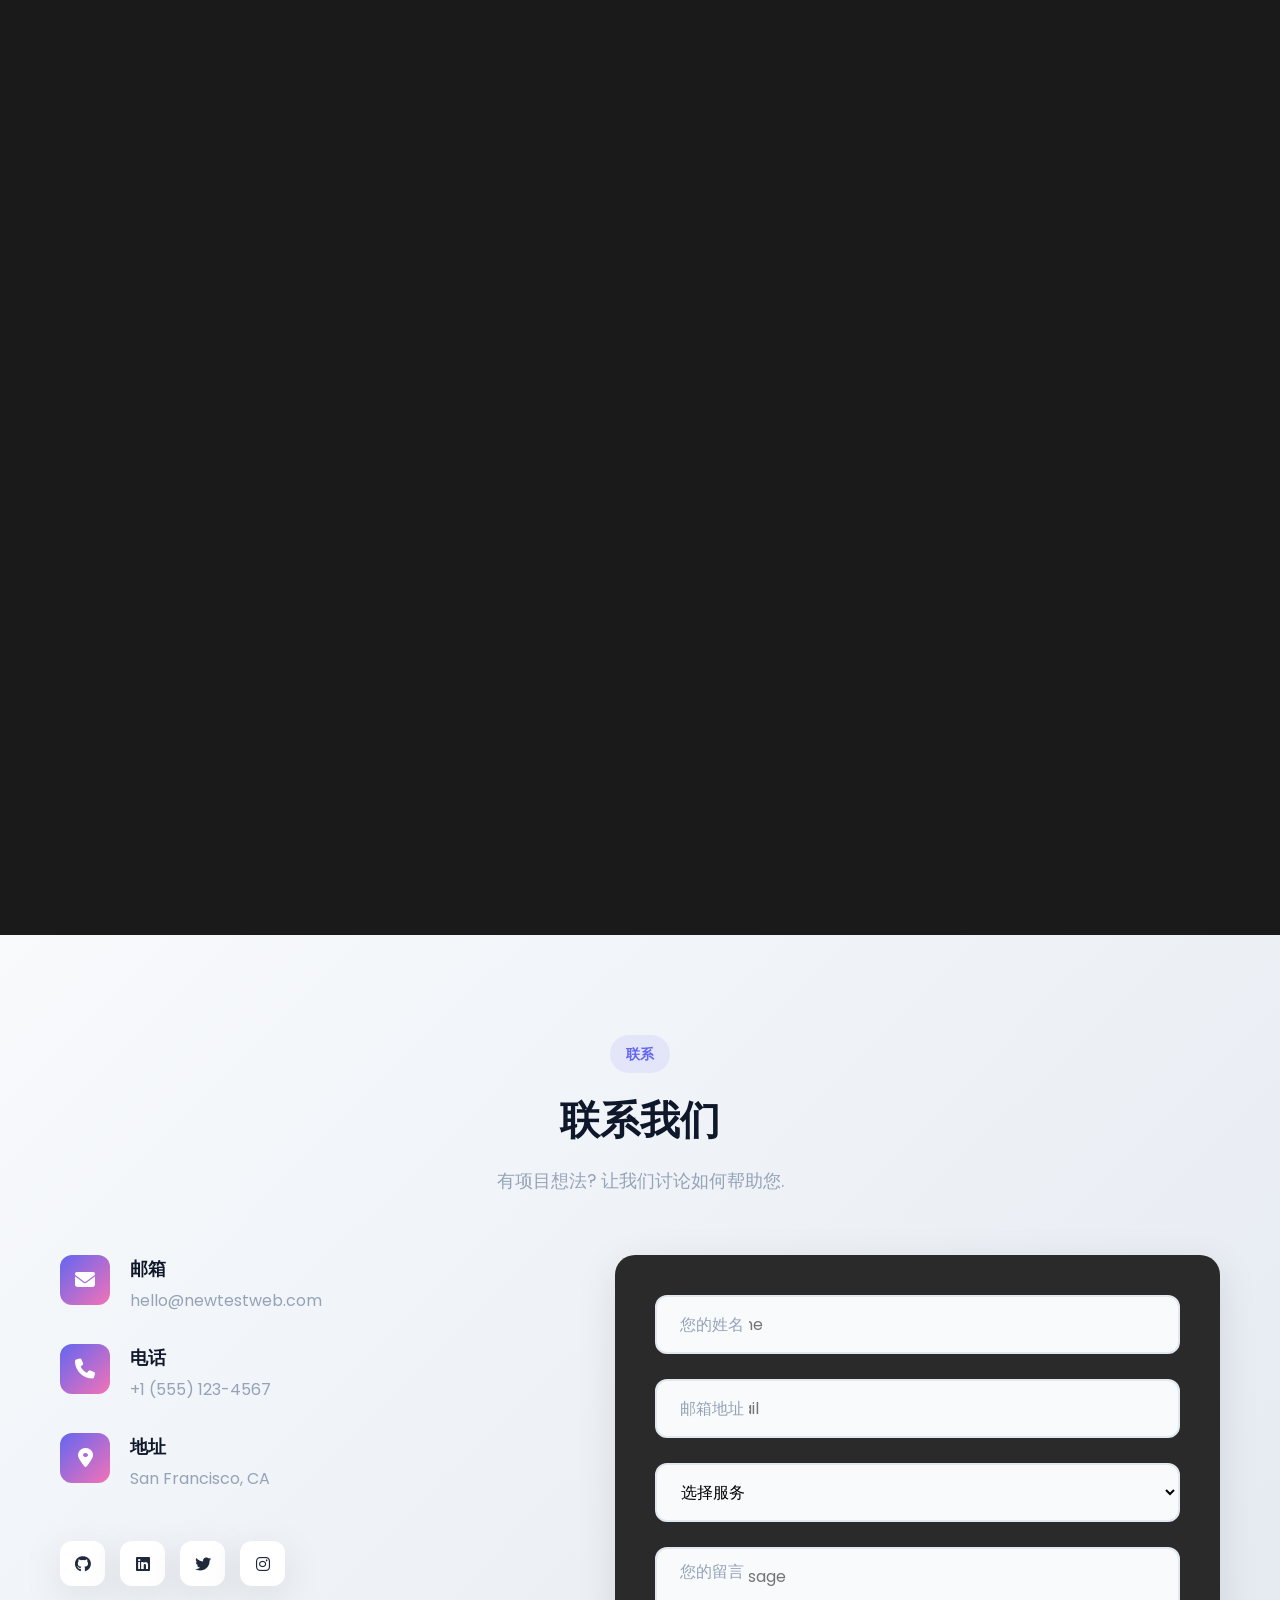
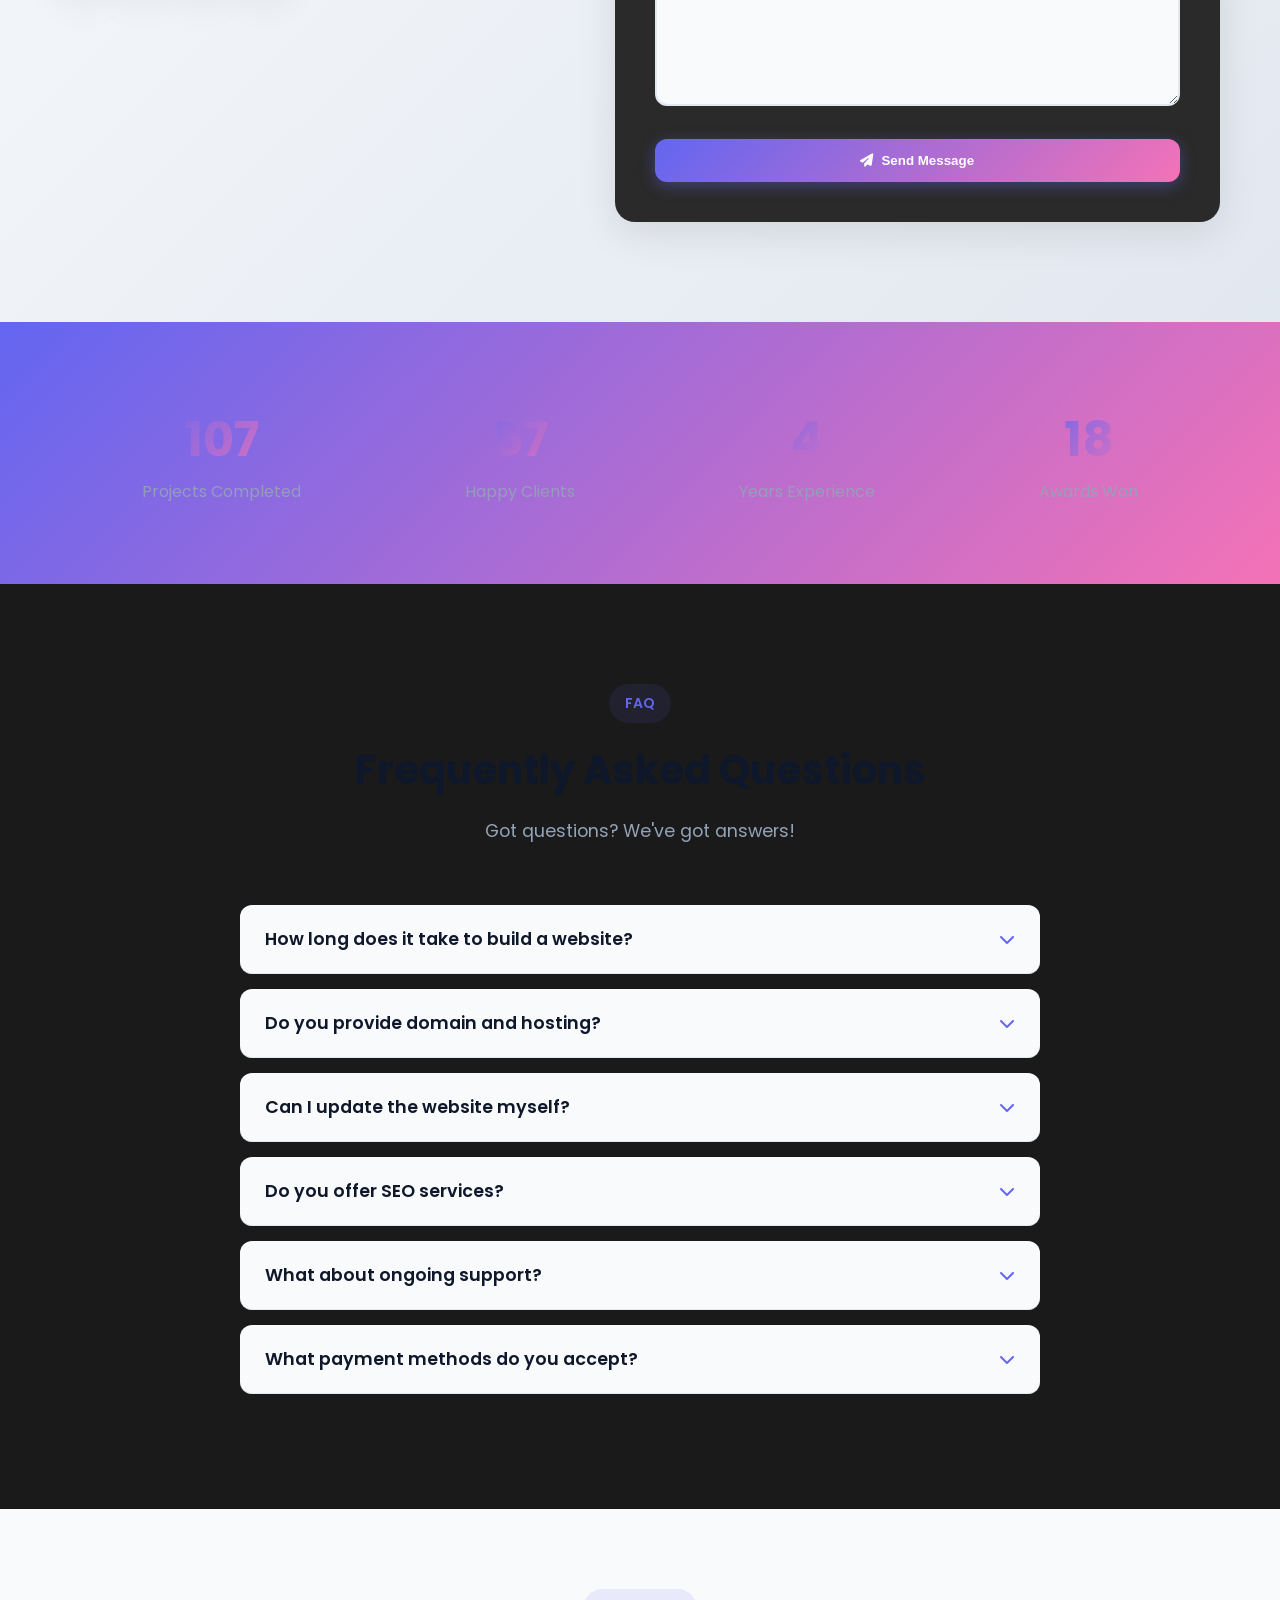
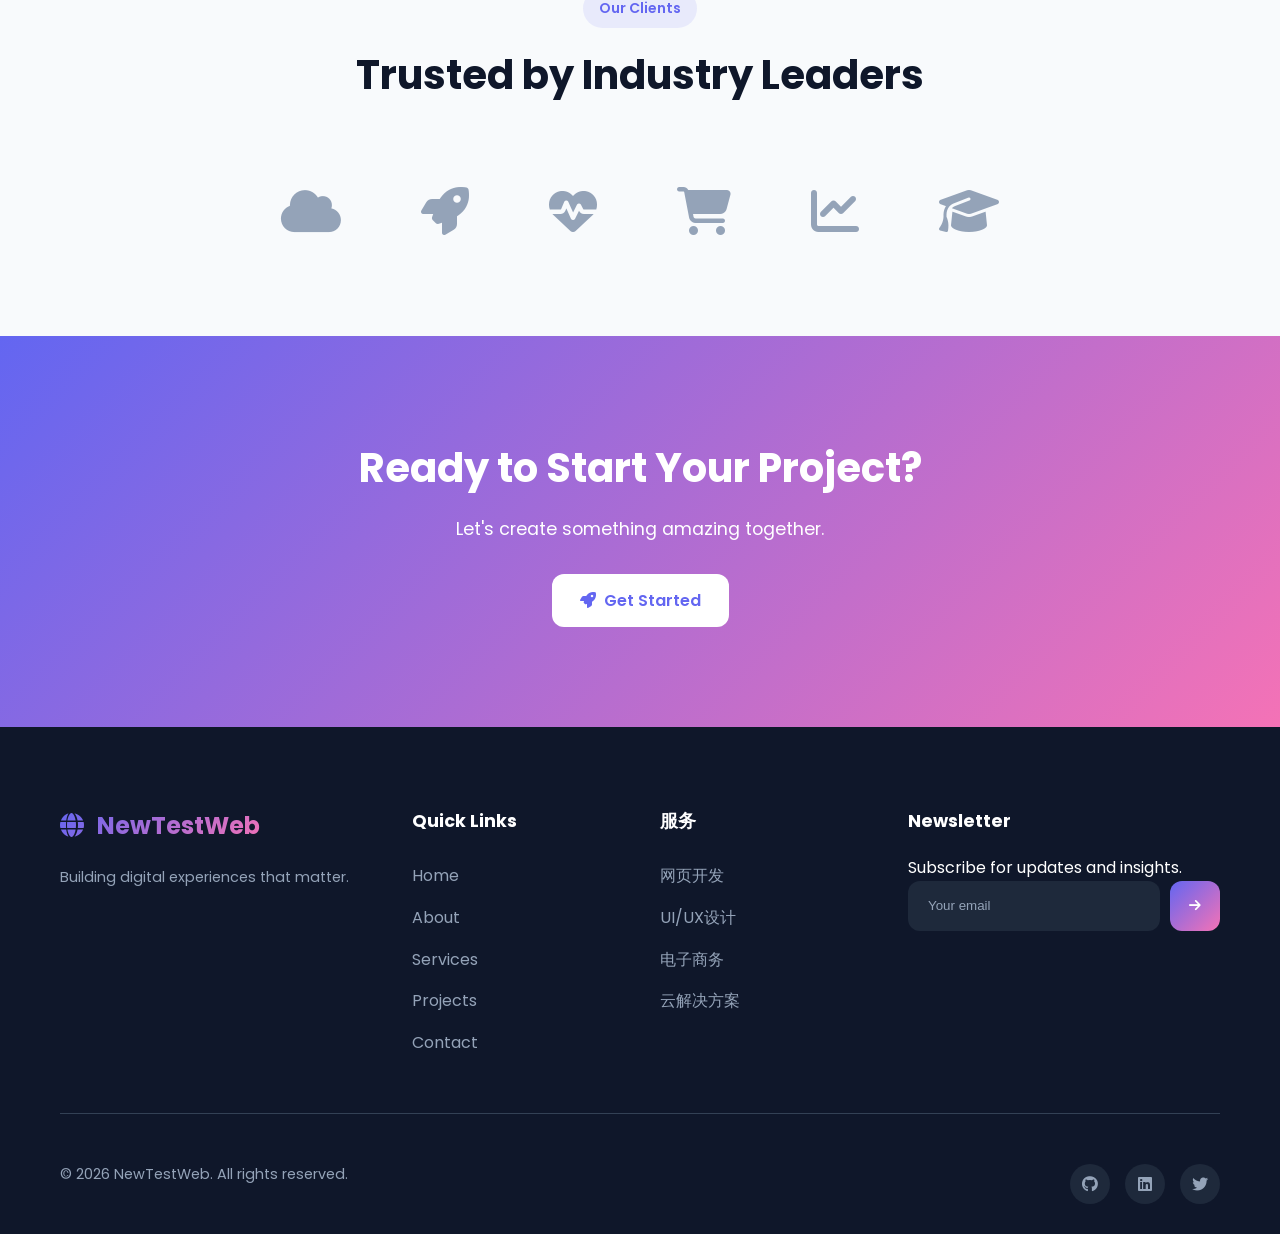
==== commit a1d502f1: "Remove duplicate FAQ section and fix remaining English" ====
--- a/index.html
+++ b/index.html
@@ -734,7 +734,7 @@
         <div class="container">
             <div class="section-header animate-on-scroll">
                 <span class="section-tag">我们的客户</span>
-                <h2>Trusted by Industry Leaders</h2>
+                <h2>行业领先企业信赖</h2>
             </div>
             <div class="clients-grid">
                 <div class="client-logo animate-on-scroll"><i class="fas fa-cloud"></i></div>
@@ -766,10 +766,10 @@
                     <a href="#" class="logo">
                         <i class="fas fa-globe"></i> NewTestWeb
                     </a>
-                    <p>打造数字 体验至关重要. We're passionate about creating websites that help businesses grow.</p>
+                    <p>打造重要的数字体验。我们致力于创建帮助企业成长的网站。</p>
                 </div>
                 <div class="footer-links">
-                    <h4>Quick Links</h4>
+                    <h4>快速链接</h4>
                     <a href="https://youtested.github.io/newtestweb/">Home</a>
                     <a href="https://youtested.github.io/newtestweb/about.html">About</a>
                     <a href="https://youtested.github.io/newtestweb/services.html">服务</a>
@@ -784,8 +784,8 @@
                     <a href="#">云解决方案</a>
                 </div>
                 <div class="footer-newsletter">
-                    <h4>Newsletter</h4>
-                    <p>Subscribe for updates and insights.</p>
+                    <h4>简报</h4>
+                    <p>订阅获取最新动态。</p>
                     <form class="newsletter-form">
                         <input type="email" placeholder="Your email">
                         <button type="submit"><i class="fas fa-arrow-right"></i></button>
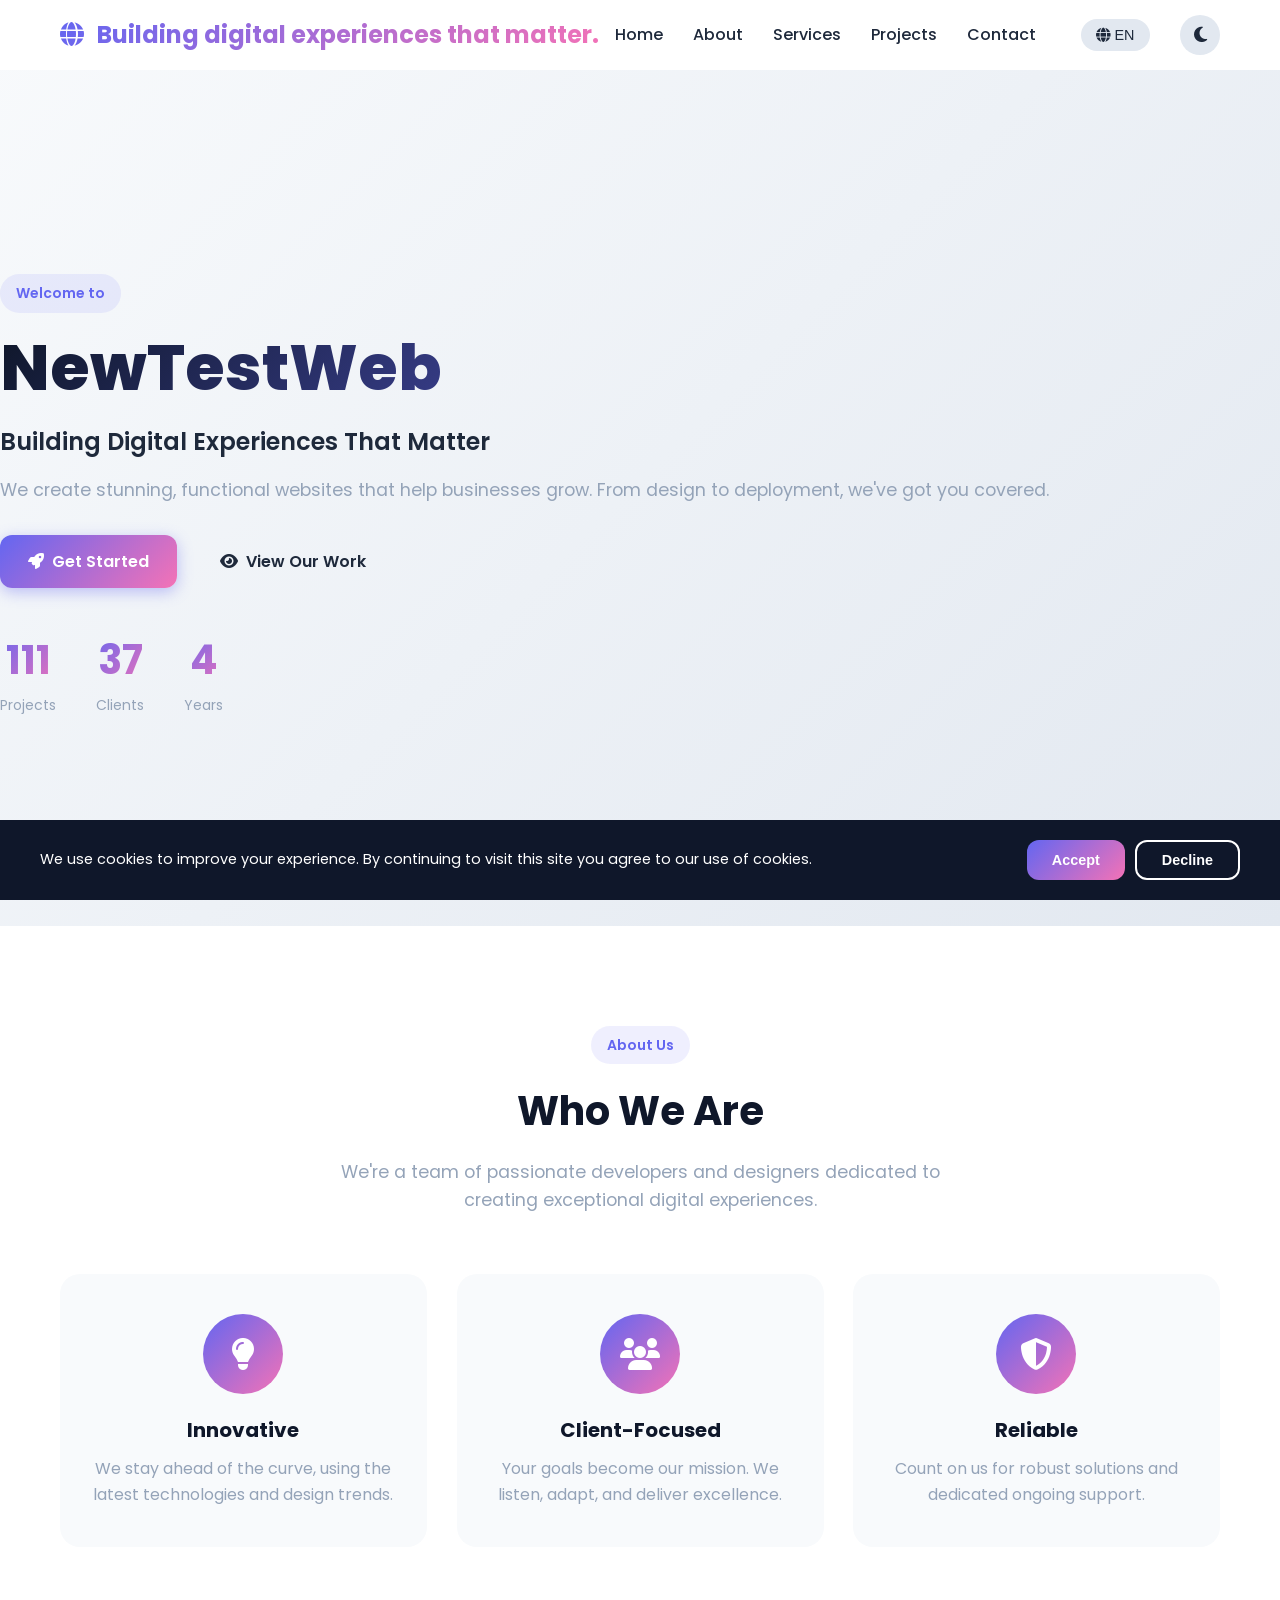
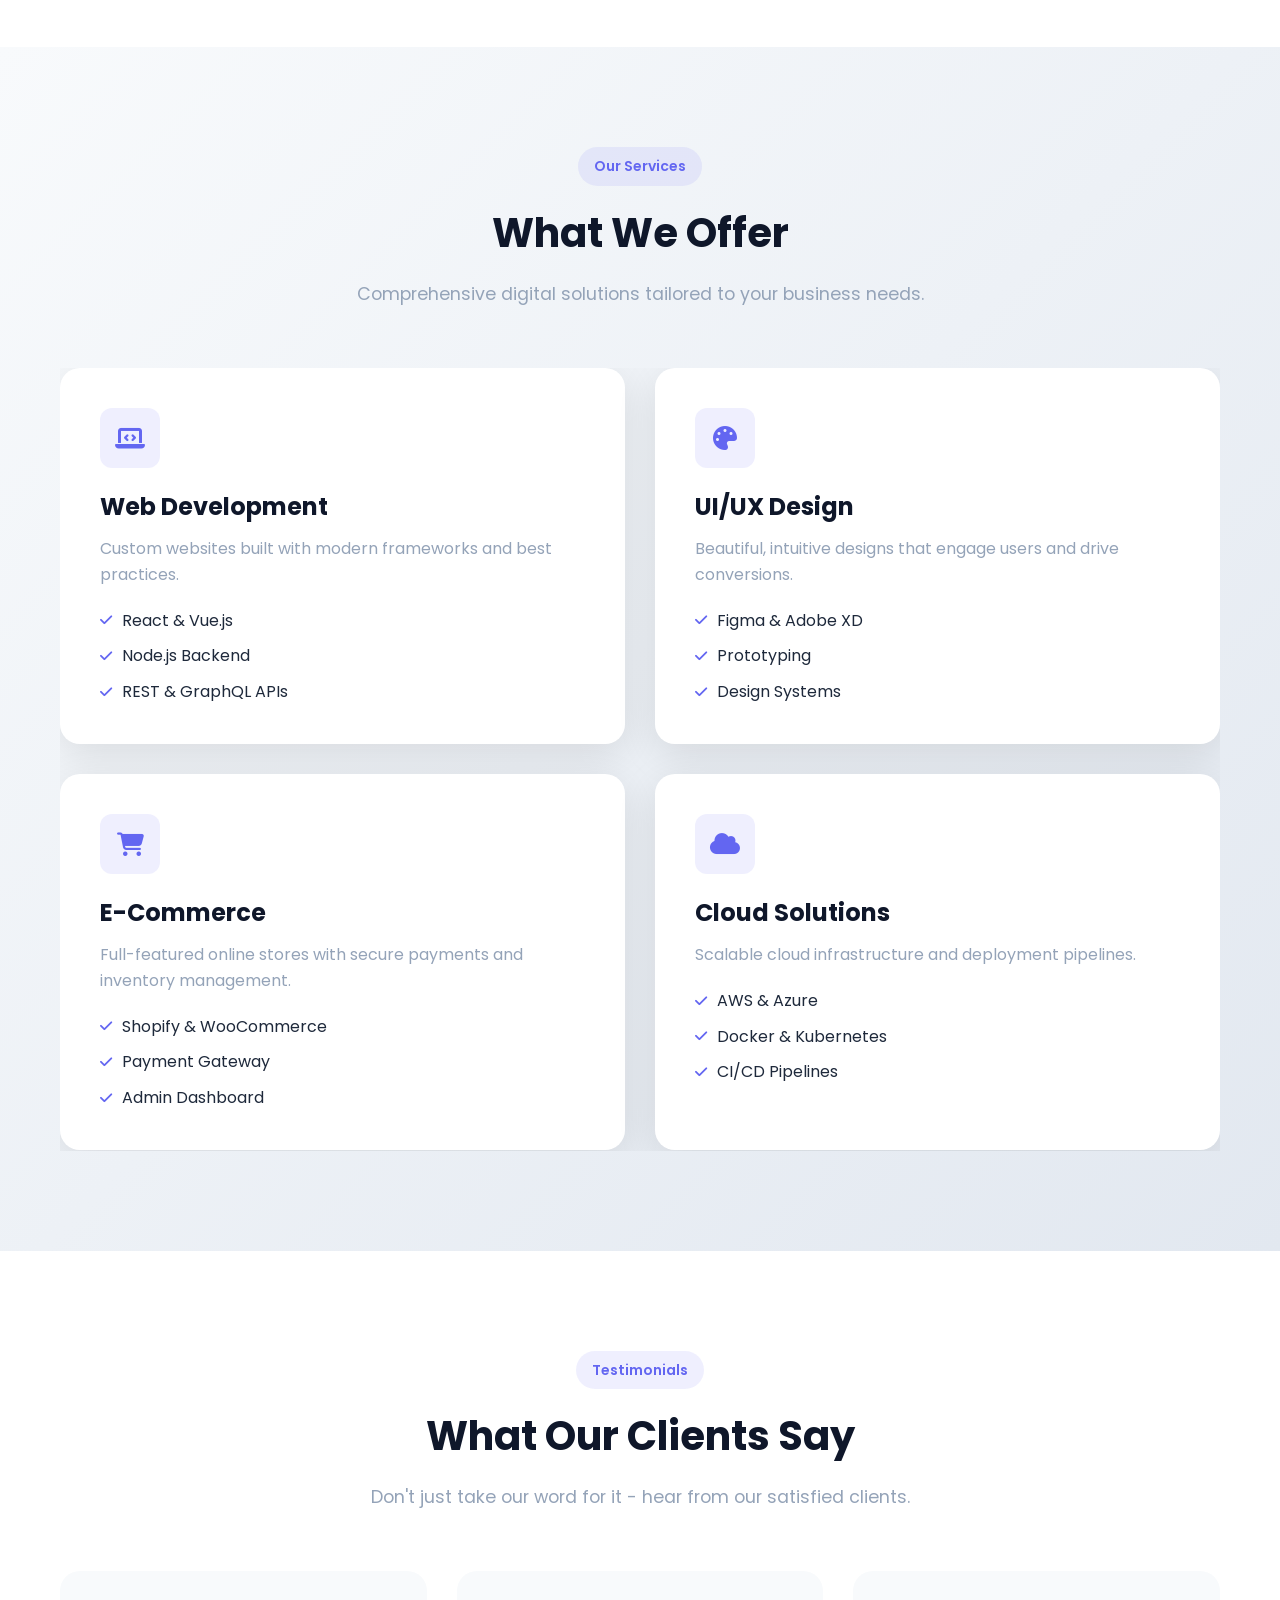
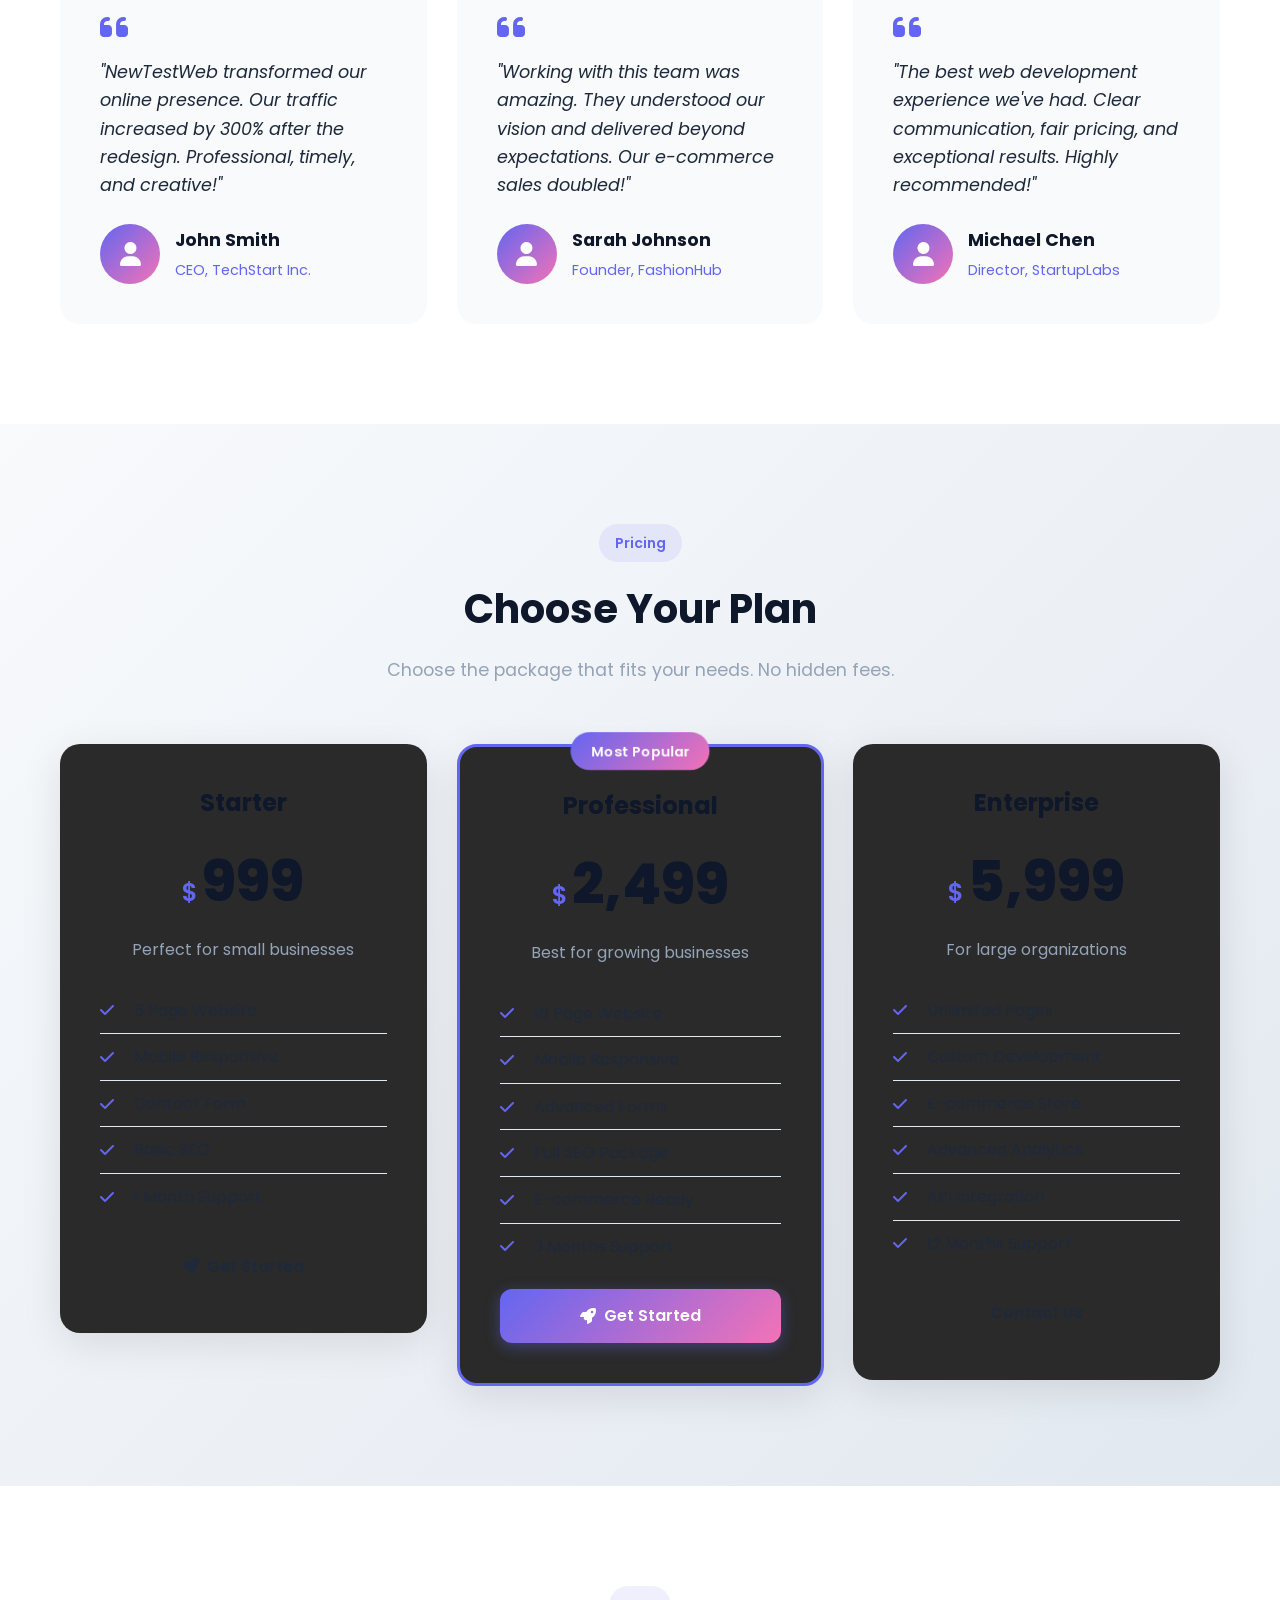
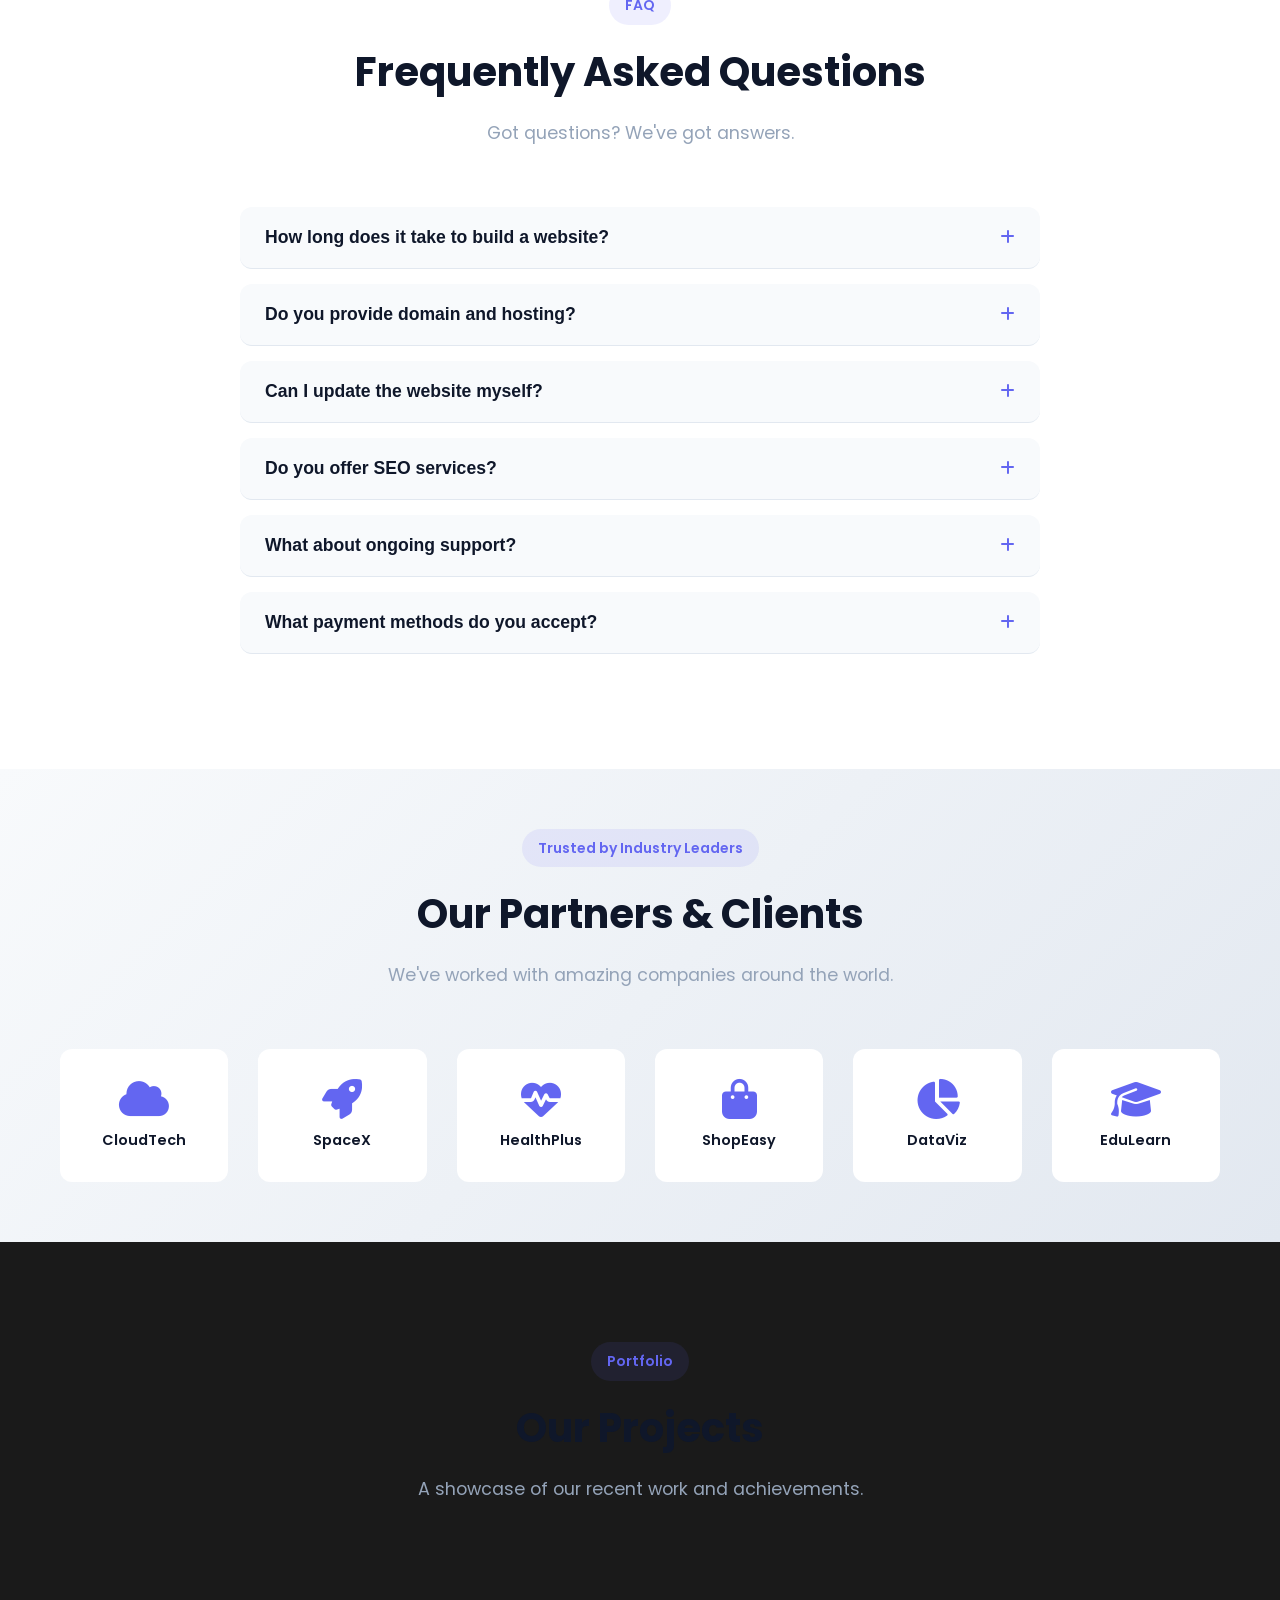
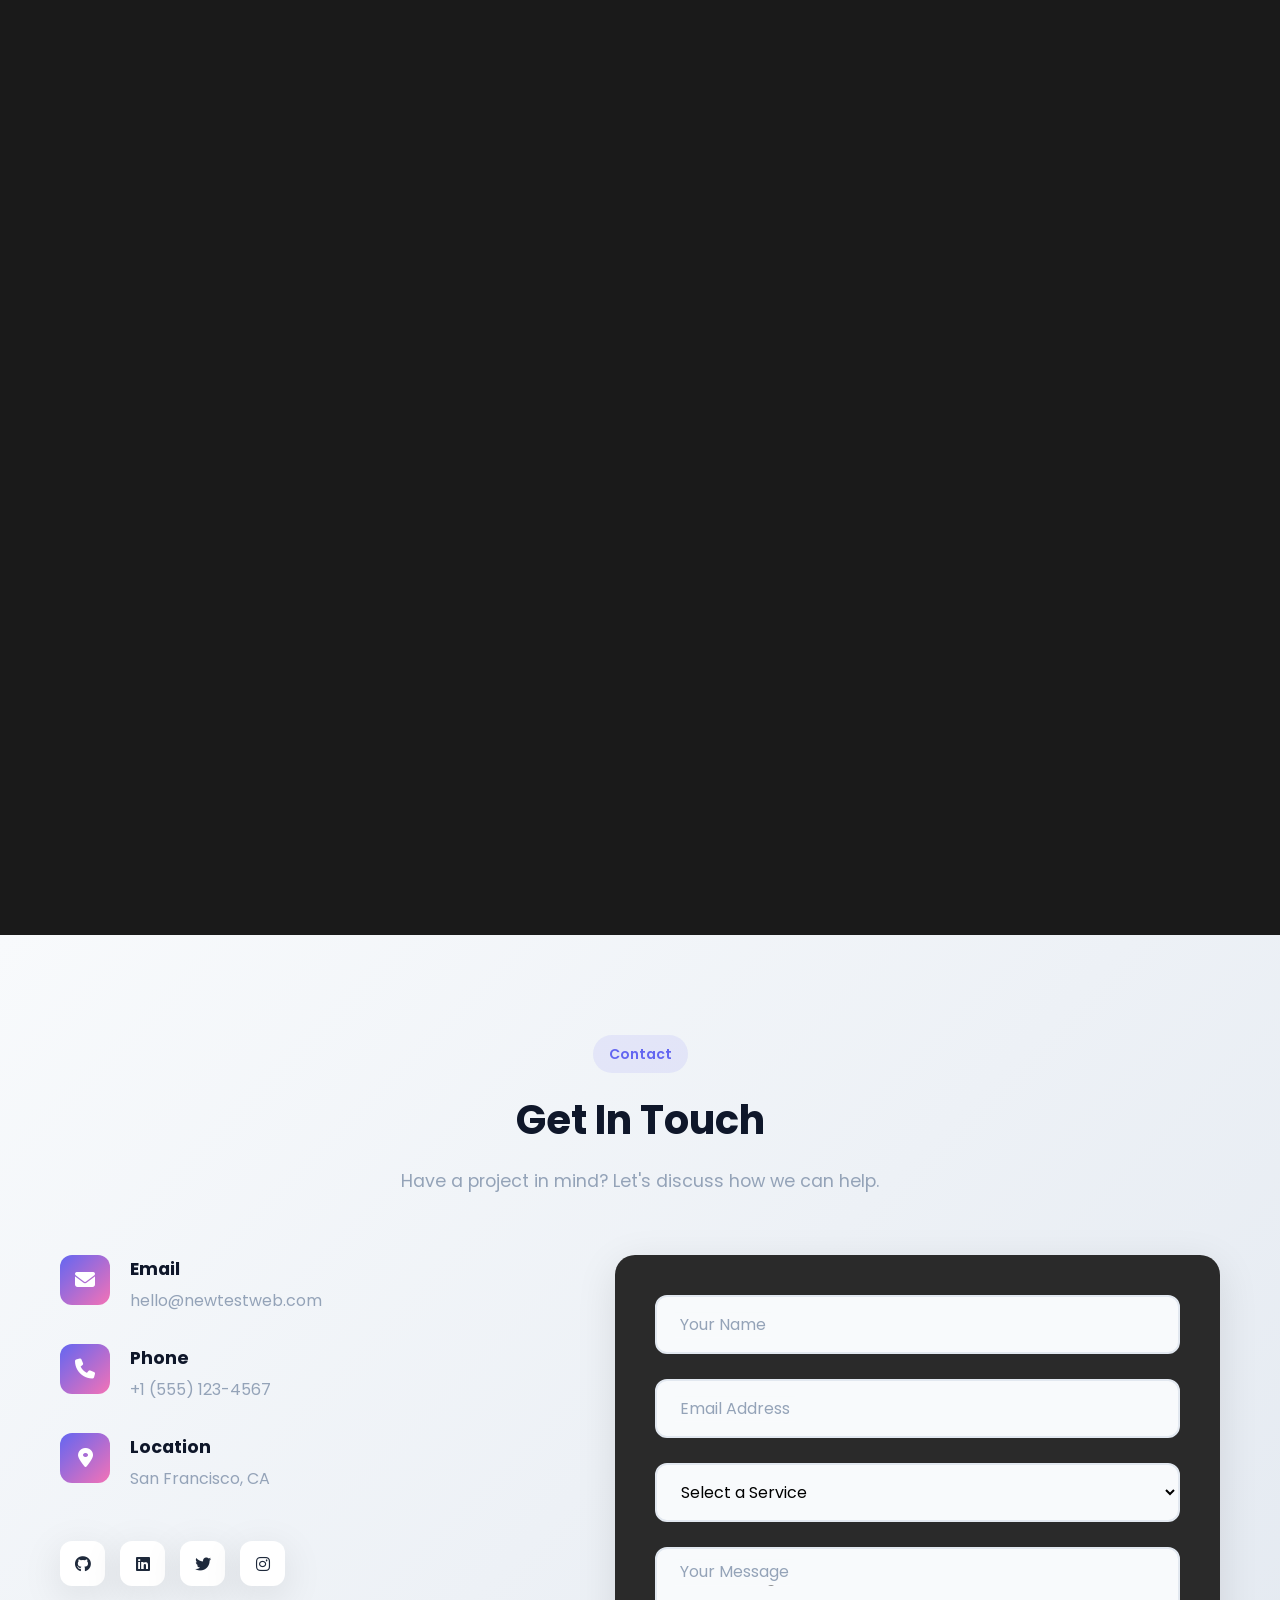
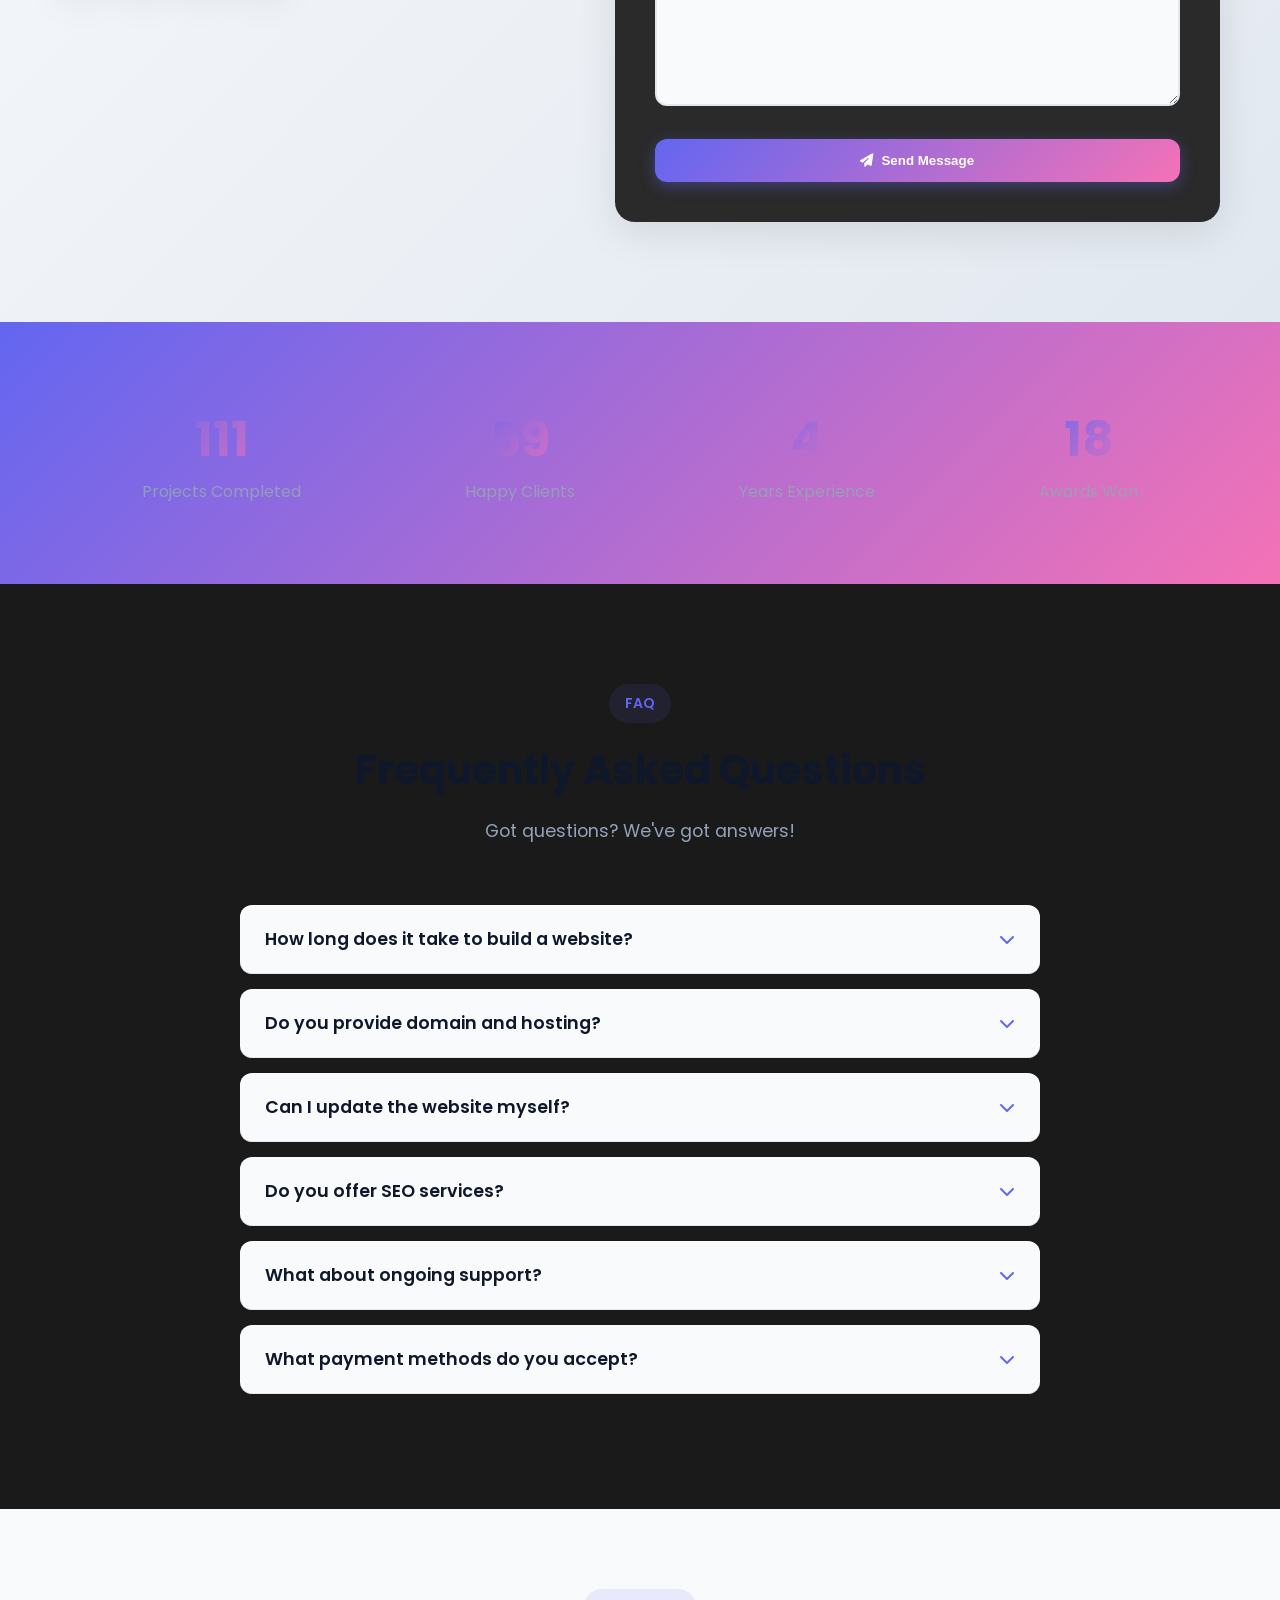
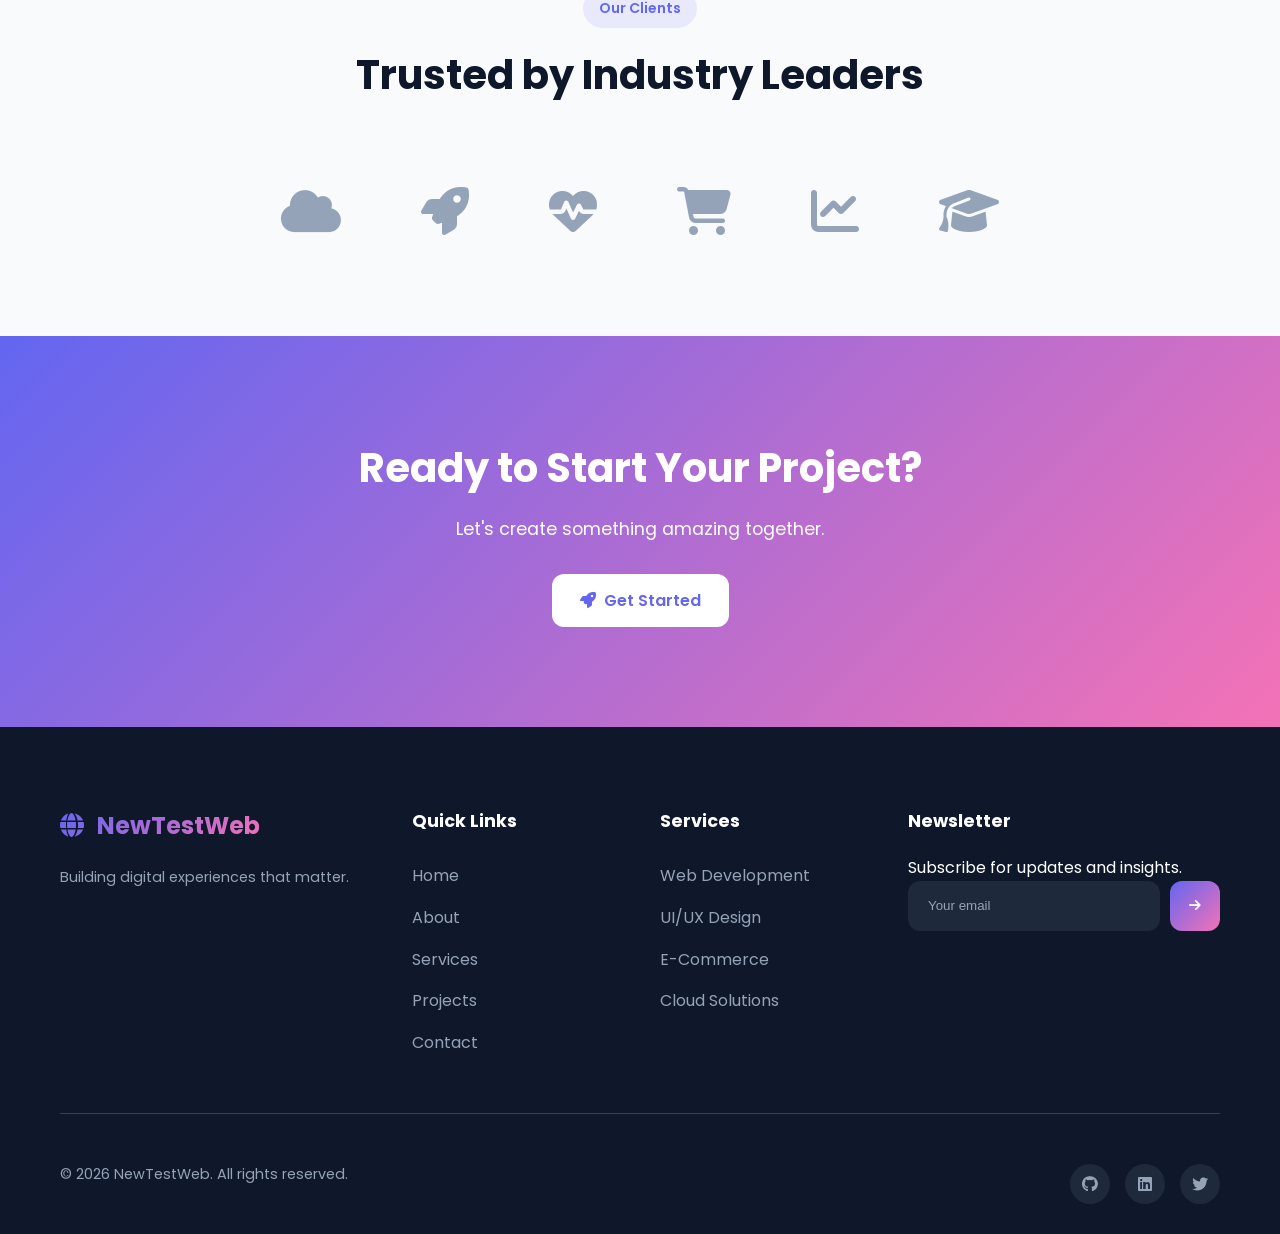
==== commit 6f8b93bc: "Restore original English HTML - translations will be handled by JavaScript only" ====
--- a/index.html
+++ b/index.html
@@ -10,7 +10,7 @@
     
     <!-- Open Graph / Social Media -->
     <meta property="og:title" content="NewTestWeb | Modern Digital Solutions">
-    <meta property="og:description" content="打造数字 体验至关重要. We create stunning, functional websites.">
+    <meta property="og:description" content="Building digital experiences that matter. We create stunning, functional websites.">
     <meta property="og:type" content="website">
     <meta property="og:url" content="https://youtested.github.io/newtestweb/">
     <meta property="og:image" content="https://youtested.github.io/newtestweb/og-image.jpg">
@@ -18,7 +18,7 @@
     <!-- Twitter Card -->
     <meta name="twitter:card" content="summary_large_image">
     <meta name="twitter:title" content="NewTestWeb | Modern Digital Solutions">
-    <meta name="twitter:description" content="打造数字 体验至关重要. We create stunning, functional websites.">
+    <meta name="twitter:description" content="Building digital experiences that matter. We create stunning, functional websites.">
     
     <!-- Favicon -->
     <link rel="icon" type="image/svg+xml" href="data:image/svg+xml,<svg xmlns='http://www.w3.org/2000/svg' viewBox='0 0 100 100'><text y='.9em' font-size='90'>🌐</text></svg>">
@@ -66,9 +66,9 @@
             <div class="nav-links">
                 <a href="https://youtested.github.io/newtestweb/">Home</a>
                 <a href="https://youtested.github.io/newtestweb/about.html" target="_blank">About</a>
-                <a href="https://youtested.github.io/newtestweb/services.html" target="_blank">服务</a>
+                <a href="https://youtested.github.io/newtestweb/services.html" target="_blank">Services</a>
                 <a href="https://youtested.github.io/newtestweb/projects.html" target="_blank">Projects</a>
-                <a href="https://youtested.github.io/newtestweb/contact.html" target="_blank">联系</a>
+                <a href="https://youtested.github.io/newtestweb/contact.html" target="_blank">Contact</a>
                 <div class="language-selector">
                     <button class="lang-btn" id="langBtn">
                         <i class="fas fa-globe"></i> <span>EN</span>
@@ -96,9 +96,9 @@
     <div class="mobile-menu">
         <a href="https://youtested.github.io/newtestweb/">Home</a>
         <a href="https://youtested.github.io/newtestweb/about.html">About</a>
-        <a href="https://youtested.github.io/newtestweb/services.html">服务</a>
+        <a href="https://youtested.github.io/newtestweb/services.html">Services</a>
         <a href="https://youtested.github.io/newtestweb/projects.html">Projects</a>
-        <a href="https://youtested.github.io/newtestweb/contact.html">联系</a>
+        <a href="https://youtested.github.io/newtestweb/contact.html">Contact</a>
         <div class="mobile-lang-selector">
             <a href="#" data-lang="en" class="active">English</a>
             <a href="#" data-lang="es">Español</a>
@@ -113,7 +113,7 @@
     <main id="main-content">
     <section id="home" class="hero">
         <div class="hero-content">
-            <span class="hero-badge">欢迎来到</span>
+            <span class="hero-badge">Welcome to</span>
             <h1>NewTestWeb</h1>
             <p class="hero-subtitle">Building Digital Experiences That Matter</p>
             <p class="hero-description">
@@ -125,21 +125,21 @@
                     <i class="fas fa-eye"></i> View Our Work
                 </a>
                 <a href="#contact" class="btn btn-secondary">
-                    <i class="fas fa-envelope"></i> 联系我们
+                    <i class="fas fa-envelope"></i> Get In Touch
                 </a>
             </div>
             <div class="hero-stats">
                 <div class="stat">
                     <span class="stat-number" data-count="150">0</span>
-                    <span class="stat-label">完成项目</span>
+                    <span class="stat-label">Projects</span>
                 </div>
                 <div class="stat">
                     <span class="stat-number" data-count="50">0</span>
-                    <span class="stat-label">满意客户</span>
+                    <span class="stat-label">Clients</span>
                 </div>
                 <div class="stat">
                     <span class="stat-number" data-count="5">0</span>
-                    <span class="stat-label">年经验</span>
+                    <span class="stat-label">Years</span>
                 </div>
             </div>
         </div>
@@ -149,9 +149,9 @@
     <section id="about" class="about">
         <div class="container">
             <div class="section-header">
-                <span class="section-tag">关于我们</span>
-                <h2>我们是谁</h2>
-                <p>我们是一个充满热情的开发者 and designers dedicated to creating exceptional digital experiences.</p>
+                <span class="section-tag">About Us</span>
+                <h2>Who We Are</h2>
+                <p>We're a team of passionate developers and designers dedicated to creating exceptional digital experiences.</p>
             </div>
             <div class="about-grid">
                 <div class="about-card">
@@ -179,11 +179,11 @@
         </div>
     </section>
 
-    <!-- 服务 Section -->
+    <!-- Services Section -->
     <section id="services" class="services">
         <div class="container">
             <div class="section-header">
-                <span class="section-tag">服务</span>
+                <span class="section-tag">Services</span>
                 <h2>What We Offer</h2>
                 <p>Comprehensive digital solutions tailored to your needs.</p>
             </div>
@@ -192,7 +192,7 @@
                     <div class="service-icon">
                         <i class="fas fa-laptop-code"></i>
                     </div>
-                    <h3>网页开发</h3>
+                    <h3>Web Development</h3>
                     <p>Custom websites built with modern frameworks and best practices.</p>
                     <ul class="service-features">
                         <li><i class="fas fa-check"></i> React & Vue.js</li>
@@ -204,7 +204,7 @@
                     <div class="service-icon">
                         <i class="fas fa-palette"></i>
                     </div>
-                    <h3>UI/UX设计</h3>
+                    <h3>UI/UX Design</h3>
                     <p>Beautiful, intuitive designs that engage users and drive conversions.</p>
                     <ul class="service-features">
                         <li><i class="fas fa-check"></i> Figma & Adobe XD</li>
@@ -216,7 +216,7 @@
                     <div class="service-icon">
                         <i class="fas fa-shopping-cart"></i>
                     </div>
-                    <h3>电子商务</h3>
+                    <h3>E-Commerce</h3>
                     <p>Full-featured online stores with secure payments and inventory management.</p>
                     <ul class="service-features">
                         <li><i class="fas fa-check"></i> Shopify & WooCommerce</li>
@@ -228,7 +228,7 @@
                     <div class="service-icon">
                         <i class="fas fa-cloud"></i>
                     </div>
-                    <h3>云解决方案</h3>
+                    <h3>Cloud Solutions</h3>
                     <p>Scalable cloud infrastructure and deployment pipelines.</p>
                     <ul class="service-features">
                         <li><i class="fas fa-check"></i> AWS & Azure</li>
@@ -240,13 +240,13 @@
         </div>
     </section>
 
-    <!-- 客户评价 Section -->
+    <!-- Testimonials Section -->
     <section id="testimonials" class="testimonials">
         <div class="container">
             <div class="section-header">
-                <span class="section-tag">客户评价</span>
-                <h2>客户评价</h2>
-                <p>不要只听我们说 - 听听我们满意的客户怎么说.</p>
+                <span class="section-tag">Testimonials</span>
+                <h2>What Our Clients Say</h2>
+                <p>Don't just take our word for it - hear from our satisfied clients.</p>
             </div>
             <div class="testimonials-grid">
                 <div class="testimonial-card">
@@ -298,13 +298,13 @@
         </div>
     </section>
 
-    <!-- 价格 Section -->
+    <!-- Pricing Section -->
     <section id="pricing" class="pricing">
         <div class="container">
             <div class="section-header">
-                <span class="section-tag">价格</span>
-                <h2>Simple, Transparent 价格</h2>
-                <p>选择适合您的方案. 无隐藏费用.</p>
+                <span class="section-tag">Pricing</span>
+                <h2>Simple, Transparent Pricing</h2>
+                <p>Choose the package that fits your needs. No hidden fees.</p>
             </div>
             <div class="pricing-grid">
                 <div class="pricing-card">
@@ -314,29 +314,29 @@
                             <span class="currency">$</span>
                             <span class="amount">999</span>
                         </div>
-                        <p>适合小型企业</p>
+                        <p>Perfect for small businesses</p>
                     </div>
                     <ul class="pricing-features">
-                        <li><i class="fas fa-check"></i> 5页网站</li>
+                        <li><i class="fas fa-check"></i> 5 Page Website</li>
                         <li><i class="fas fa-check"></i> Mobile Responsive</li>
-                        <li><i class="fas fa-check"></i> 联系 Form</li>
+                        <li><i class="fas fa-check"></i> Contact Form</li>
                         <li><i class="fas fa-check"></i> Basic SEO</li>
                         <li><i class="fas fa-check"></i> 1 Month Support</li>
                     </ul>
                     <a href="#contact" class="btn btn-secondary">Get Started</a>
                 </div>
                 <div class="pricing-card popular">
-                    <div class="popular-badge">最受欢迎</div>
+                    <div class="popular-badge">Most Popular</div>
                     <div class="pricing-header">
                         <h3>Professional</h3>
                         <div class="price">
                             <span class="currency">$</span>
                             <span class="amount">2,499</span>
                         </div>
-                        <p>适合成长型企业</p>
+                        <p>Best for growing businesses</p>
                     </div>
                     <ul class="pricing-features">
-                        <li><i class="fas fa-check"></i> 10页网站</li>
+                        <li><i class="fas fa-check"></i> 10 Page Website</li>
                         <li><i class="fas fa-check"></i> Mobile Responsive</li>
                         <li><i class="fas fa-check"></i> Advanced Forms</li>
                         <li><i class="fas fa-check"></i> Full SEO Package</li>
@@ -352,7 +352,7 @@
                             <span class="currency">$</span>
                             <span class="amount">5,999</span>
                         </div>
-                        <p>适合大型组织</p>
+                        <p>For large organizations</p>
                     </div>
                     <ul class="pricing-features">
                         <li><i class="fas fa-check"></i> Unlimited Pages</li>
@@ -362,19 +362,19 @@
                         <li><i class="fas fa-check"></i> API Integration</li>
                         <li><i class="fas fa-check"></i> 12 Months Support</li>
                     </ul>
-                    <a href="#contact" class="btn btn-secondary">联系 Us</a>
-                </div>
-            </div>
-        </div>
-    </section>
-
-    <!-- 常见问题 Section -->
+                    <a href="#contact" class="btn btn-secondary">Contact Us</a>
+                </div>
+            </div>
+        </div>
+    </section>
+
+    <!-- FAQ Section -->
     <section id="faq" class="faq">
         <div class="container">
             <div class="section-header">
-                <span class="section-tag">常见问题</span>
-                <h2>常见问题</h2>
-                <p>有问题？我们有答案！</p>
+                <span class="section-tag">FAQ</span>
+                <h2>Frequently Asked Questions</h2>
+                <p>Got questions? We've got answers.</p>
             </div>
             <div class="faq-grid">
                 <div class="faq-item">
@@ -439,8 +439,8 @@
     <section id="partners" class="partners">
         <div class="container">
             <div class="section-header">
-                <span class="section-tag">行业领先企业信赖</span>
-                <h2>我们的合作伙伴和客户</h2>
+                <span class="section-tag">Trusted By</span>
+                <h2>Our Partners & Clients</h2>
                 <p>We've worked with amazing companies around the world.</p>
             </div>
             <div class="partners-grid">
@@ -458,8 +458,8 @@
     <section id="projects" class="projects">
         <div class="container">
             <div class="section-header">
-                <span class="section-tag">作品集</span>
-                <h2>我们的项目</h2>
+                <span class="section-tag">Portfolio</span>
+                <h2>Our Projects</h2>
                 <p>A showcase of our recent work and achievements.</p>
             </div>
             <div class="projects-grid">
@@ -468,7 +468,7 @@
                         <i class="fas fa-store"></i>
                     </div>
                     <div class="project-content">
-                        <h3>电子商务 Platform</h3>
+                        <h3>E-Commerce Platform</h3>
                         <p>Full-featured online shopping platform with inventory management.</p>
                         <div class="project-tags">
                             <span>React</span>
@@ -476,7 +476,7 @@
                             <span>MongoDB</span>
                         </div>
                         <a href="#" class="project-link">
-                            查看项目 <i class="fas fa-arrow-right"></i>
+                            View Project <i class="fas fa-arrow-right"></i>
                         </a>
                     </div>
                 </div>
@@ -485,7 +485,7 @@
                         <i class="fas fa-chart-line"></i>
                     </div>
                     <div class="project-content">
-                        <h3>分析仪表板</h3>
+                        <h3>Analytics Dashboard</h3>
                         <p>Real-time data visualization dashboard for business intelligence.</p>
                         <div class="project-tags">
                             <span>Vue.js</span>
@@ -493,7 +493,7 @@
                             <span>Firebase</span>
                         </div>
                         <a href="#" class="project-link">
-                            查看项目 <i class="fas fa-arrow-right"></i>
+                            View Project <i class="fas fa-arrow-right"></i>
                         </a>
                     </div>
                 </div>
@@ -502,7 +502,7 @@
                         <i class="fas fa-mobile-alt"></i>
                     </div>
                     <div class="project-content">
-                        <h3>移动银行应用</h3>
+                        <h3>Mobile Banking App</h3>
                         <p>Secure mobile banking application with biometric authentication.</p>
                         <div class="project-tags">
                             <span>React Native</span>
@@ -510,7 +510,7 @@
                             <span>AWS</span>
                         </div>
                         <a href="#" class="project-link">
-                            查看项目 <i class="fas fa-arrow-right"></i>
+                            View Project <i class="fas fa-arrow-right"></i>
                         </a>
                     </div>
                 </div>
@@ -519,7 +519,7 @@
                         <i class="fas fa-comments"></i>
                     </div>
                     <div class="project-content">
-                        <h3>社交平台</h3>
+                        <h3>Social Platform</h3>
                         <p>Community platform with real-time messaging and user profiles.</p>
                         <div class="project-tags">
                             <span>Next.js</span>
@@ -527,7 +527,7 @@
                             <span>PostgreSQL</span>
                         </div>
                         <a href="#" class="project-link">
-                            查看项目 <i class="fas fa-arrow-right"></i>
+                            View Project <i class="fas fa-arrow-right"></i>
                         </a>
                     </div>
                 </div>
@@ -536,7 +536,7 @@
                         <i class="fas fa-graduation-cap"></i>
                     </div>
                     <div class="project-content">
-                        <h3>在线学习平台</h3>
+                        <h3>E-Learning Platform</h3>
                         <p>Online learning management system with video streaming.</p>
                         <div class="project-tags">
                             <span>MERN Stack</span>
@@ -544,7 +544,7 @@
                             <span>Stripe</span>
                         </div>
                         <a href="#" class="project-link">
-                            查看项目 <i class="fas fa-arrow-right"></i>
+                            View Project <i class="fas fa-arrow-right"></i>
                         </a>
                     </div>
                 </div>
@@ -553,7 +553,7 @@
                         <i class="fas fa-utensils"></i>
                     </div>
                     <div class="project-content">
-                        <h3>餐厅应用</h3>
+                        <h3>Restaurant App</h3>
                         <p>Table reservation and ordering system for restaurants.</p>
                         <div class="project-tags">
                             <span>Flutter</span>
@@ -561,7 +561,7 @@
                             <span>Google Maps</span>
                         </div>
                         <a href="#" class="project-link">
-                            查看项目 <i class="fas fa-arrow-right"></i>
+                            View Project <i class="fas fa-arrow-right"></i>
                         </a>
                     </div>
                 </div>
@@ -569,34 +569,34 @@
         </div>
     </section>
 
-    <!-- 联系 Section -->
+    <!-- Contact Section -->
     <section id="contact" class="contact">
         <div class="container">
             <div class="section-header">
-                <span class="section-tag">联系</span>
-                <h2>联系我们</h2>
-                <p>有项目想法? 让我们讨论如何帮助您.</p>
+                <span class="section-tag">Contact</span>
+                <h2>Get In Touch</h2>
+                <p>Have a project in mind? Let's discuss how we can help.</p>
             </div>
             <div class="contact-grid">
                 <div class="contact-info">
                     <div class="contact-item">
                         <i class="fas fa-envelope"></i>
                         <div>
-                            <h4>邮箱</h4>
+                            <h4>Email</h4>
                             <p>hello@newtestweb.com</p>
                         </div>
                     </div>
                     <div class="contact-item">
                         <i class="fas fa-phone"></i>
                         <div>
-                            <h4>电话</h4>
+                            <h4>Phone</h4>
                             <p>+1 (555) 123-4567</p>
                         </div>
                     </div>
                     <div class="contact-item">
                         <i class="fas fa-map-marker-alt"></i>
                         <div>
-                            <h4>地址</h4>
+                            <h4>Location</h4>
                             <p>San Francisco, CA</p>
                         </div>
                     </div>
@@ -610,25 +610,25 @@
                 <form class="contact-form" id="contactForm">
                     <div class="form-group">
                         <input type="text" id="name" name="name" required placeholder=" ">
-                        <label for="name">您的姓名</label>
+                        <label for="name">Your Name</label>
                     </div>
                     <div class="form-group">
                         <input type="email" id="email" name="email" required placeholder=" ">
-                        <label for="email">邮箱地址</label>
+                        <label for="email">Email Address</label>
                     </div>
                     <div class="form-group">
                         <select id="service" name="service" required>
-                            <option value="">选择服务</option>
-                            <option value="web-development">网页开发</option>
-                            <option value="ui-ux-design">UI/UX设计</option>
-                            <option value="ecommerce">电子商务</option>
-                            <option value="cloud-solutions">云解决方案</option>
-                            <option value="other">其他</option>
+                            <option value="">Select a Service</option>
+                            <option value="web-development">Web Development</option>
+                            <option value="ui-ux-design">UI/UX Design</option>
+                            <option value="ecommerce">E-Commerce</option>
+                            <option value="cloud-solutions">Cloud Solutions</option>
+                            <option value="other">Other</option>
                         </select>
                     </div>
                     <div class="form-group">
                         <textarea id="message" name="message" rows="5" required placeholder=" "></textarea>
-                        <label for="message">您的留言</label>
+                        <label for="message">Your Message</label>
                     </div>
                     <button type="submit" class="btn btn-primary">
                         <i class="fas fa-paper-plane"></i> Send Message
@@ -644,30 +644,30 @@
             <div class="stats-grid">
                 <div class="stat-item animate-on-scroll">
                     <span class="stat-number" data-count="150">0</span>
-                    <span class="stat-label">完成项目</span>
+                    <span class="stat-label">Projects Completed</span>
                 </div>
                 <div class="stat-item animate-on-scroll">
                     <span class="stat-number" data-count="80">0</span>
-                    <span class="stat-label">满意客户</span>
+                    <span class="stat-label">Happy Clients</span>
                 </div>
                 <div class="stat-item animate-on-scroll">
                     <span class="stat-number" data-count="5">0</span>
-                    <span class="stat-label">年经验</span>
+                    <span class="stat-label">Years Experience</span>
                 </div>
                 <div class="stat-item animate-on-scroll">
                     <span class="stat-number" data-count="24">0</span>
-                    <span class="stat-label">获得奖项</span>
-                </div>
-            </div>
-        </div>
-    </section>
-
-    <!-- 常见问题 Section -->
+                    <span class="stat-label">Awards Won</span>
+                </div>
+            </div>
+        </div>
+    </section>
+
+    <!-- FAQ Section -->
     <section id="faq" class="faq-section">
         <div class="container">
             <div class="section-header animate-on-scroll">
-                <span class="section-tag">常见问题</span>
-                <h2>常见问题</h2>
+                <span class="section-tag">FAQ</span>
+                <h2>Frequently Asked Questions</h2>
                 <p>Got questions? We've got answers!</p>
             </div>
             <div class="faq-grid">
@@ -733,8 +733,8 @@
     <section class="clients-section">
         <div class="container">
             <div class="section-header animate-on-scroll">
-                <span class="section-tag">我们的客户</span>
-                <h2>行业领先企业信赖</h2>
+                <span class="section-tag">Our Clients</span>
+                <h2>Trusted by Industry Leaders</h2>
             </div>
             <div class="clients-grid">
                 <div class="client-logo animate-on-scroll"><i class="fas fa-cloud"></i></div>
@@ -750,7 +750,7 @@
     <!-- CTA Section -->
     <section class="cta-section">
         <div class="container">
-            <h2 class="animate-on-scroll">准备好开始您的项目了吗？</h2>
+            <h2 class="animate-on-scroll">Ready to Start Your Project?</h2>
             <p class="animate-on-scroll">Let's create something amazing together.</p>
             <a href="#contact" class="btn animate-on-scroll">Get Started</a>
         </div>
@@ -766,26 +766,26 @@
                     <a href="#" class="logo">
                         <i class="fas fa-globe"></i> NewTestWeb
                     </a>
-                    <p>打造重要的数字体验。我们致力于创建帮助企业成长的网站。</p>
+                    <p>Building digital experiences that matter. We're passionate about creating websites that help businesses grow.</p>
                 </div>
                 <div class="footer-links">
-                    <h4>快速链接</h4>
+                    <h4>Quick Links</h4>
                     <a href="https://youtested.github.io/newtestweb/">Home</a>
                     <a href="https://youtested.github.io/newtestweb/about.html">About</a>
-                    <a href="https://youtested.github.io/newtestweb/services.html">服务</a>
+                    <a href="https://youtested.github.io/newtestweb/services.html">Services</a>
                     <a href="https://youtested.github.io/newtestweb/projects.html">Projects</a>
-                    <a href="https://youtested.github.io/newtestweb/contact.html">联系</a>
+                    <a href="https://youtested.github.io/newtestweb/contact.html">Contact</a>
                 </div>
                 <div class="footer-links">
-                    <h4>服务</h4>
-                    <a href="#">网页开发</a>
-                    <a href="#">UI/UX设计</a>
-                    <a href="#">电子商务</a>
-                    <a href="#">云解决方案</a>
+                    <h4>Services</h4>
+                    <a href="#">Web Development</a>
+                    <a href="#">UI/UX Design</a>
+                    <a href="#">E-Commerce</a>
+                    <a href="#">Cloud Solutions</a>
                 </div>
                 <div class="footer-newsletter">
-                    <h4>简报</h4>
-                    <p>订阅获取最新动态。</p>
+                    <h4>Newsletter</h4>
+                    <p>Subscribe for updates and insights.</p>
                     <form class="newsletter-form">
                         <input type="email" placeholder="Your email">
                         <button type="submit"><i class="fas fa-arrow-right"></i></button>
@@ -817,10 +817,10 @@
     <!-- Cookie Consent -->
     <div class="cookie-consent">
         <div class="cookie-content">
-            <p>我们使用cookies to improve your experience. By continuing to visit this site you agree to our use of cookies.</p>
+            <p>We use cookies to improve your experience. By continuing to visit this site you agree to our use of cookies.</p>
             <div class="cookie-buttons">
-                <button class="cookie-btn accept">接受</button>
-                <button class="cookie-btn decline">拒绝</button>
+                <button class="cookie-btn accept">Accept</button>
+                <button class="cookie-btn decline">Decline</button>
             </div>
         </div>
     </div>
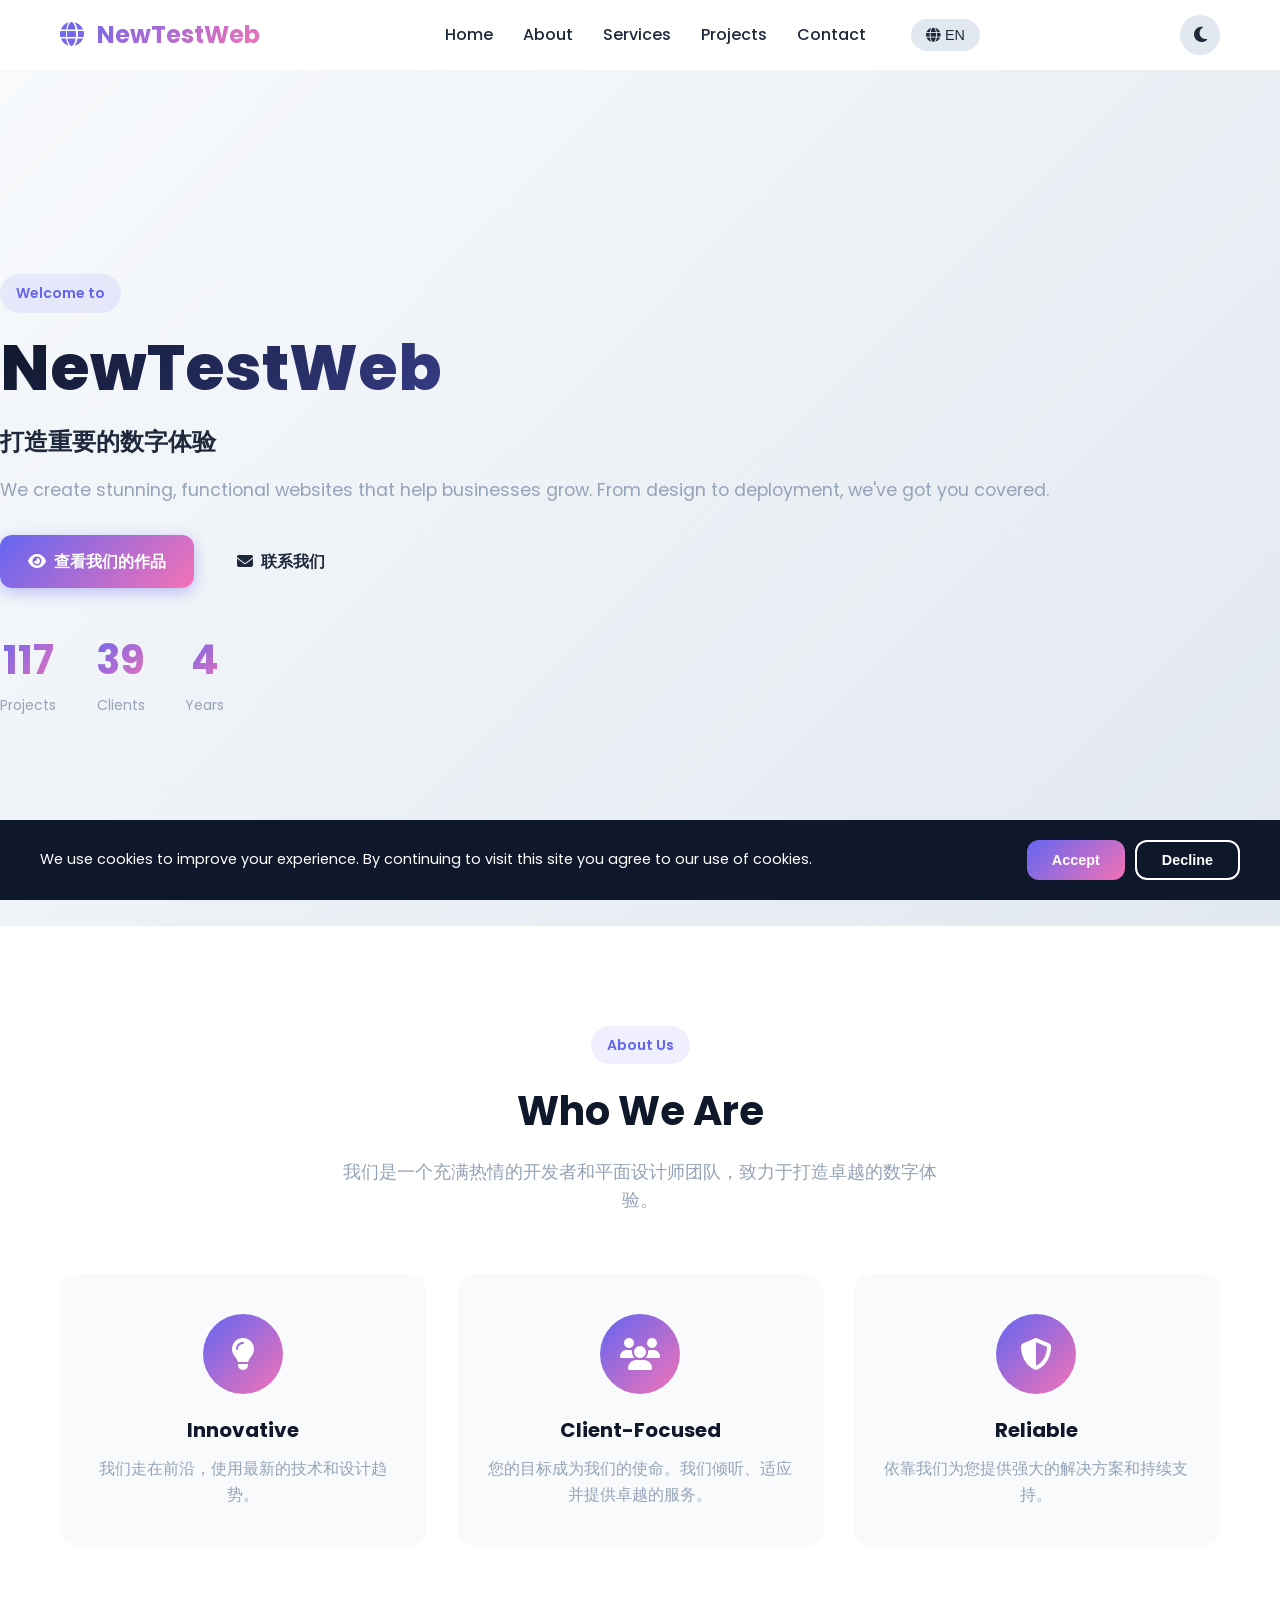
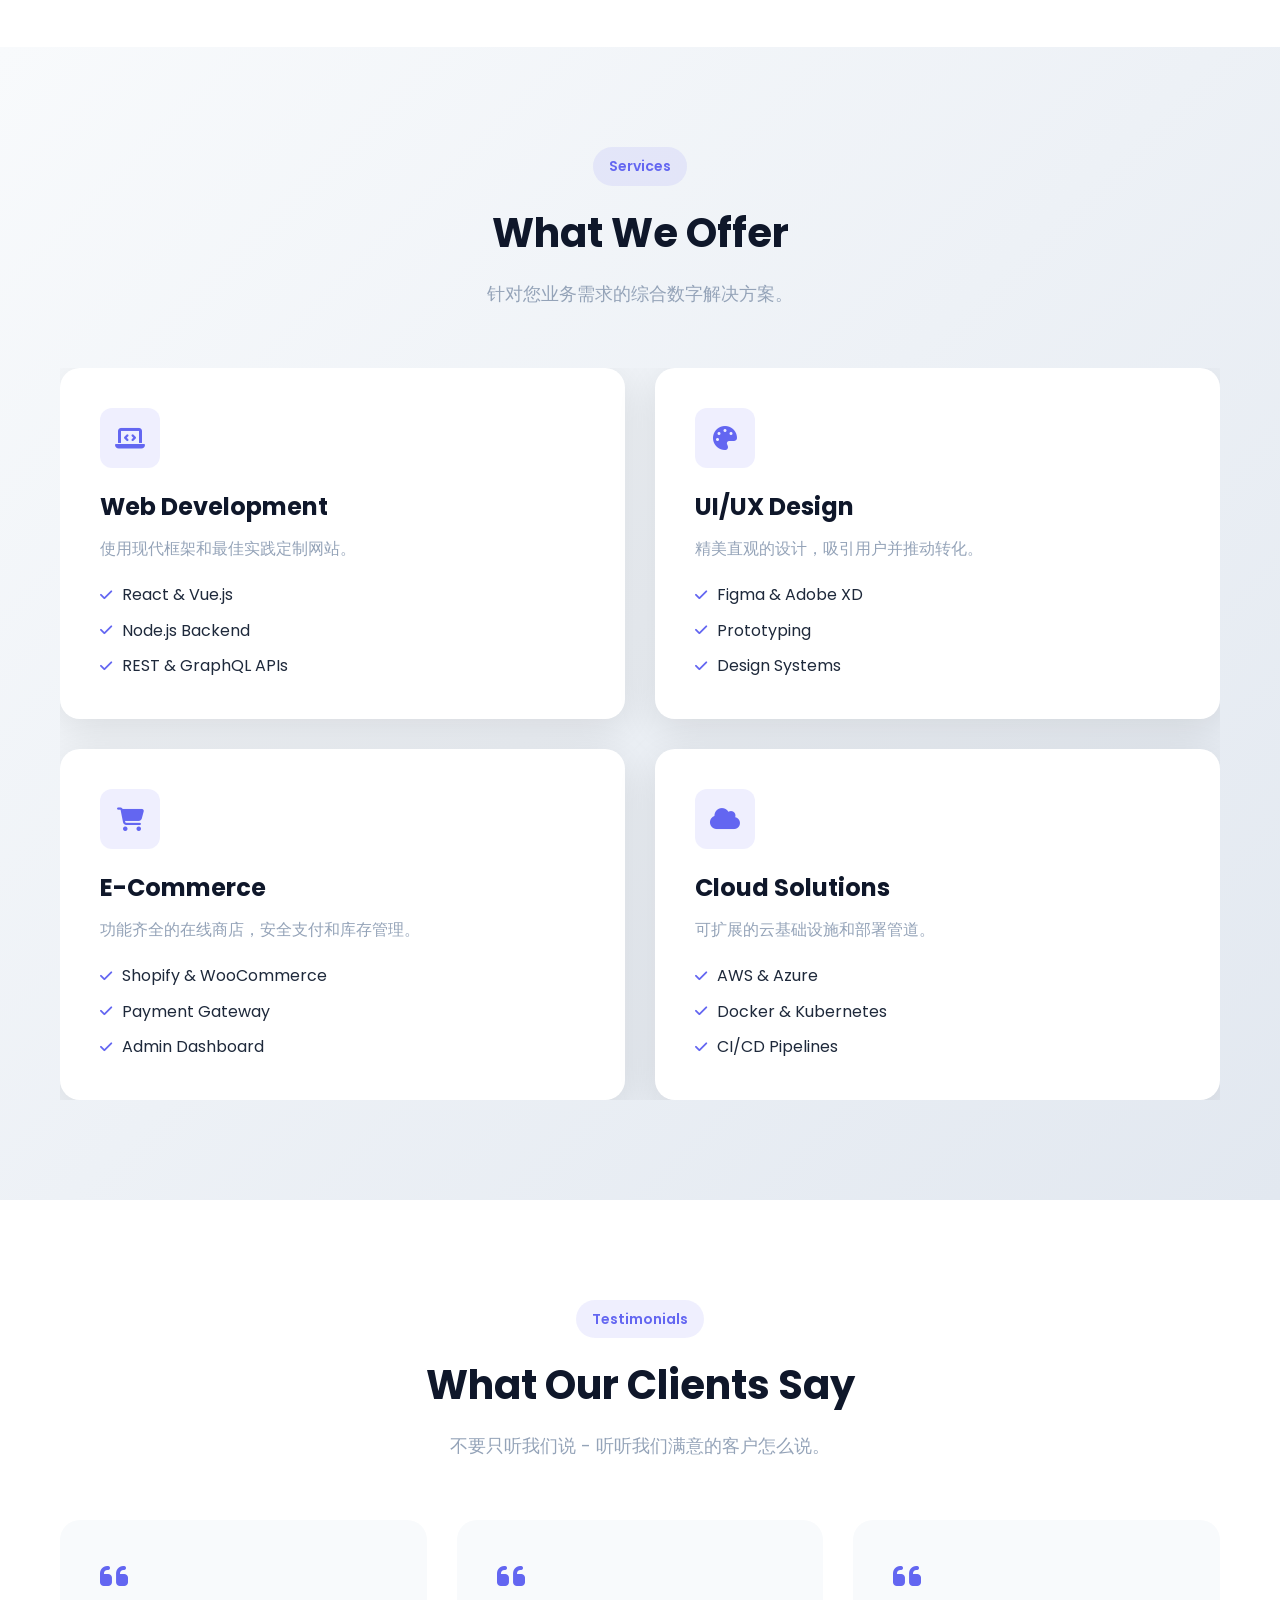
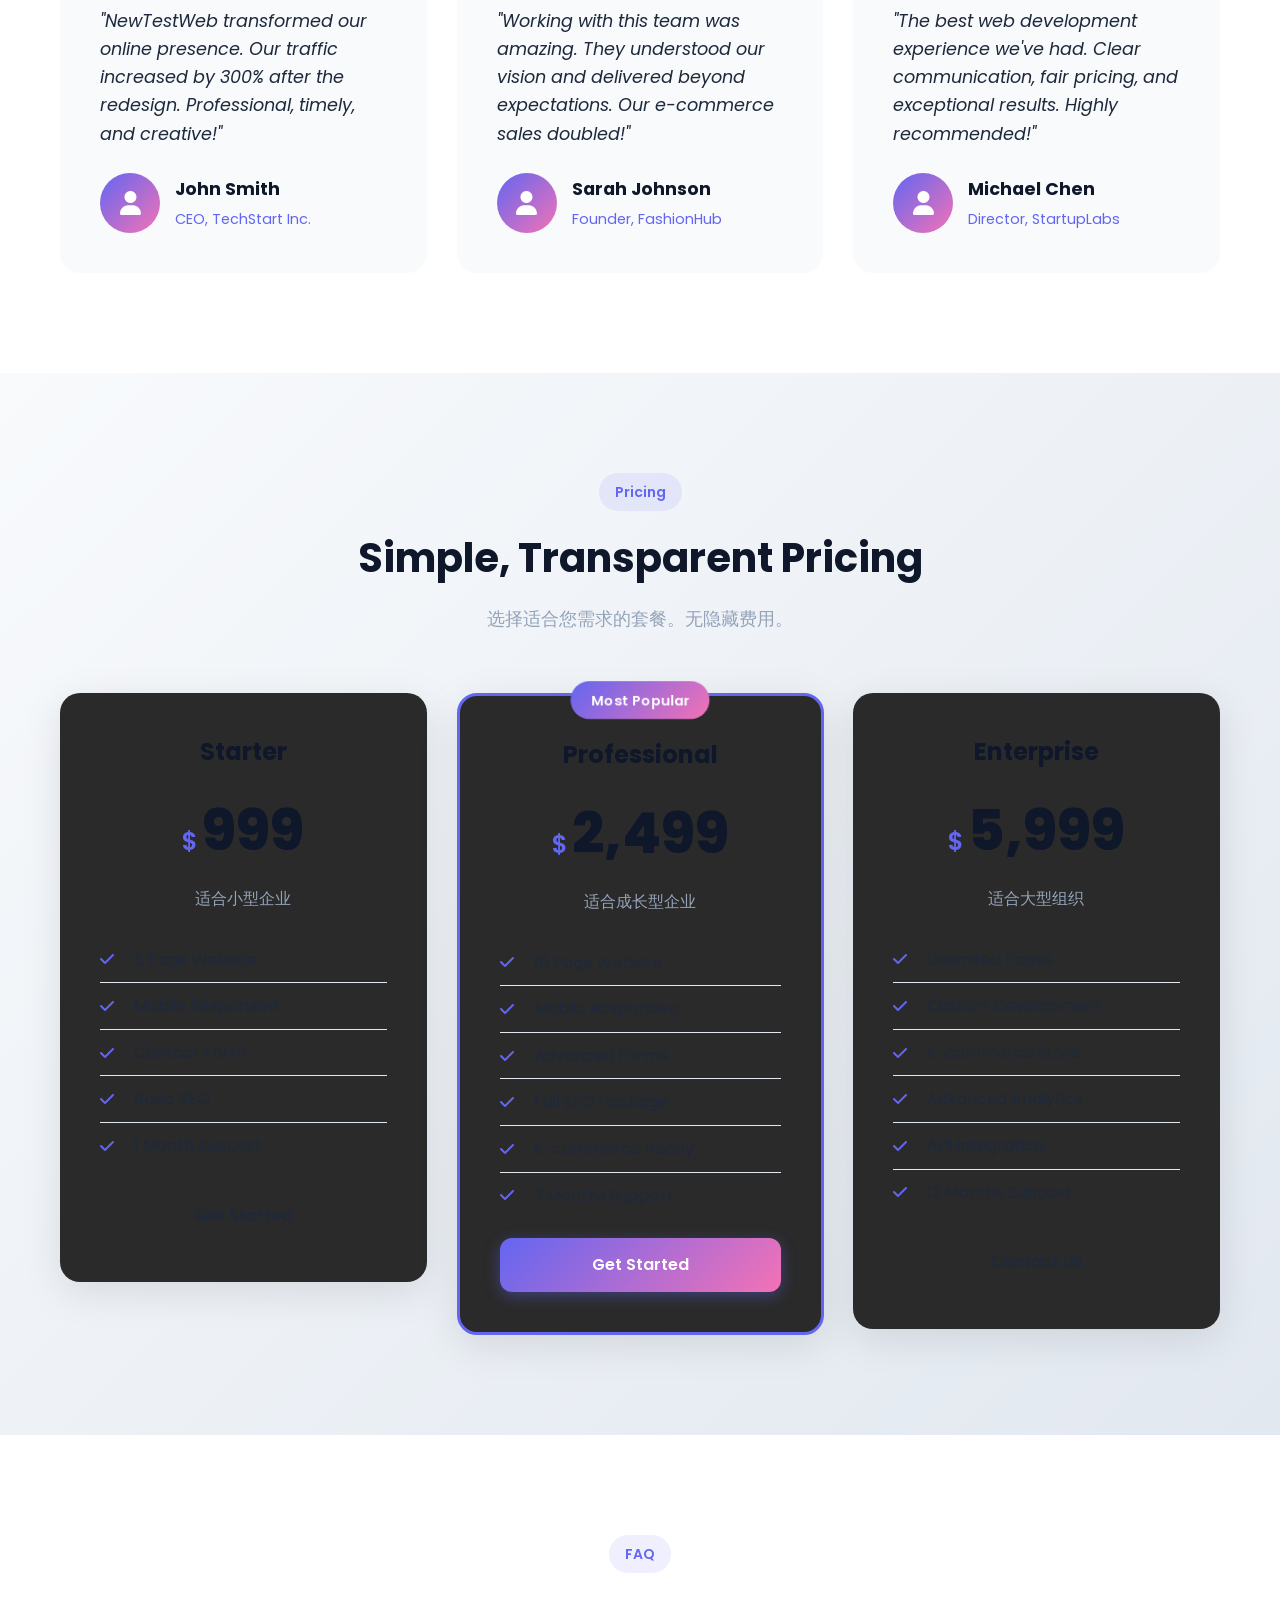
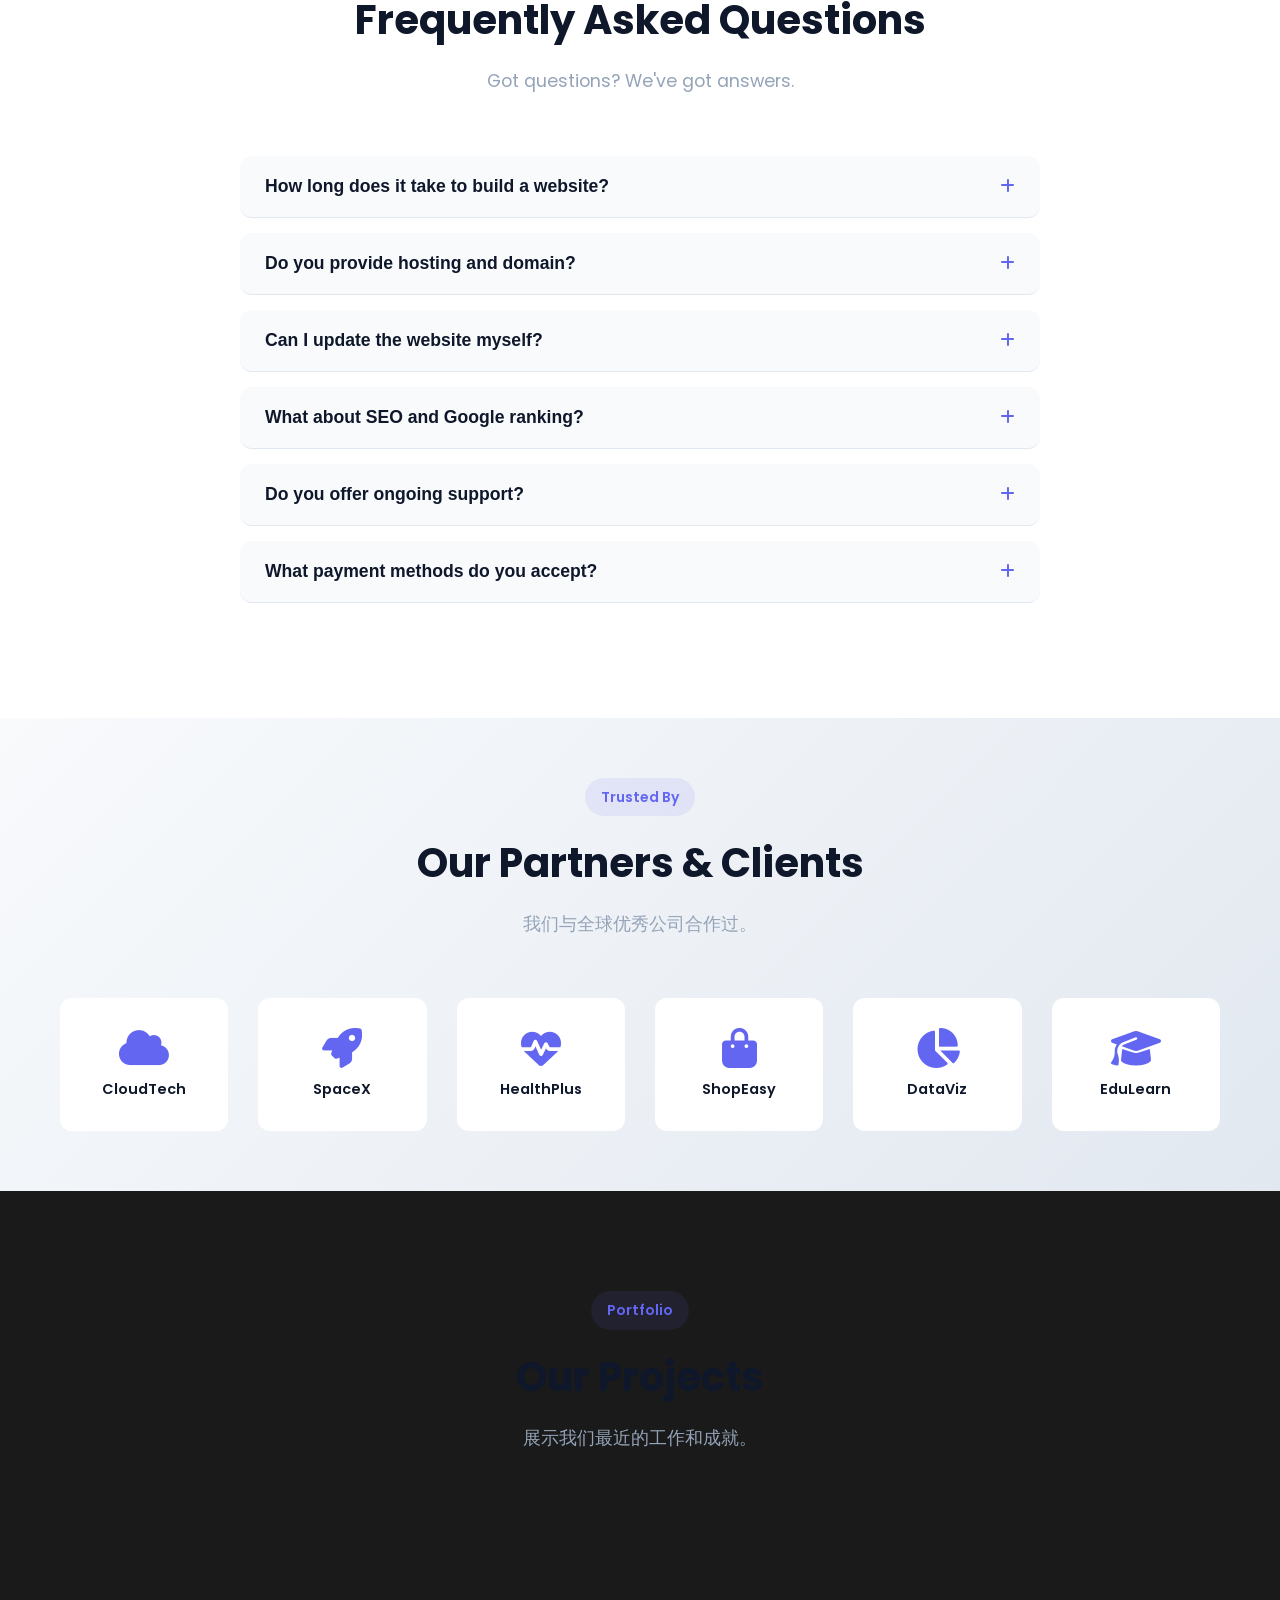
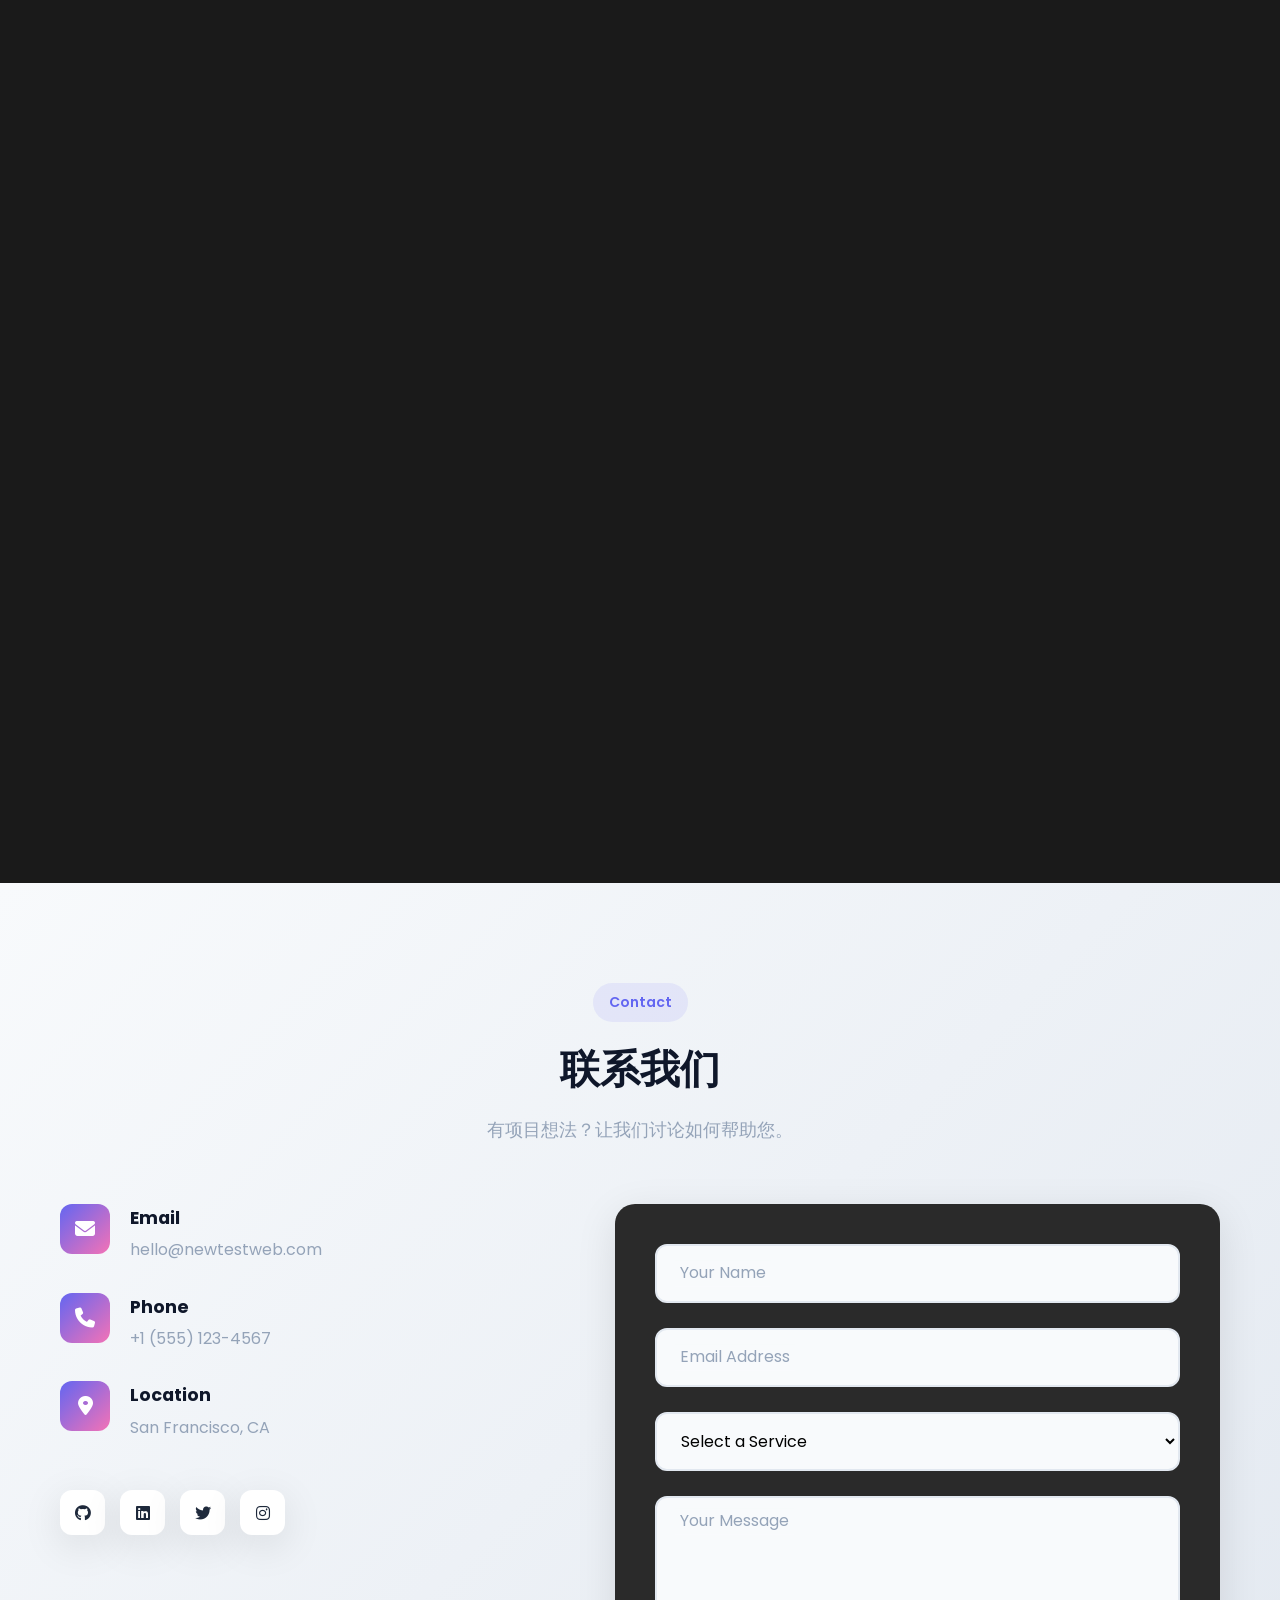
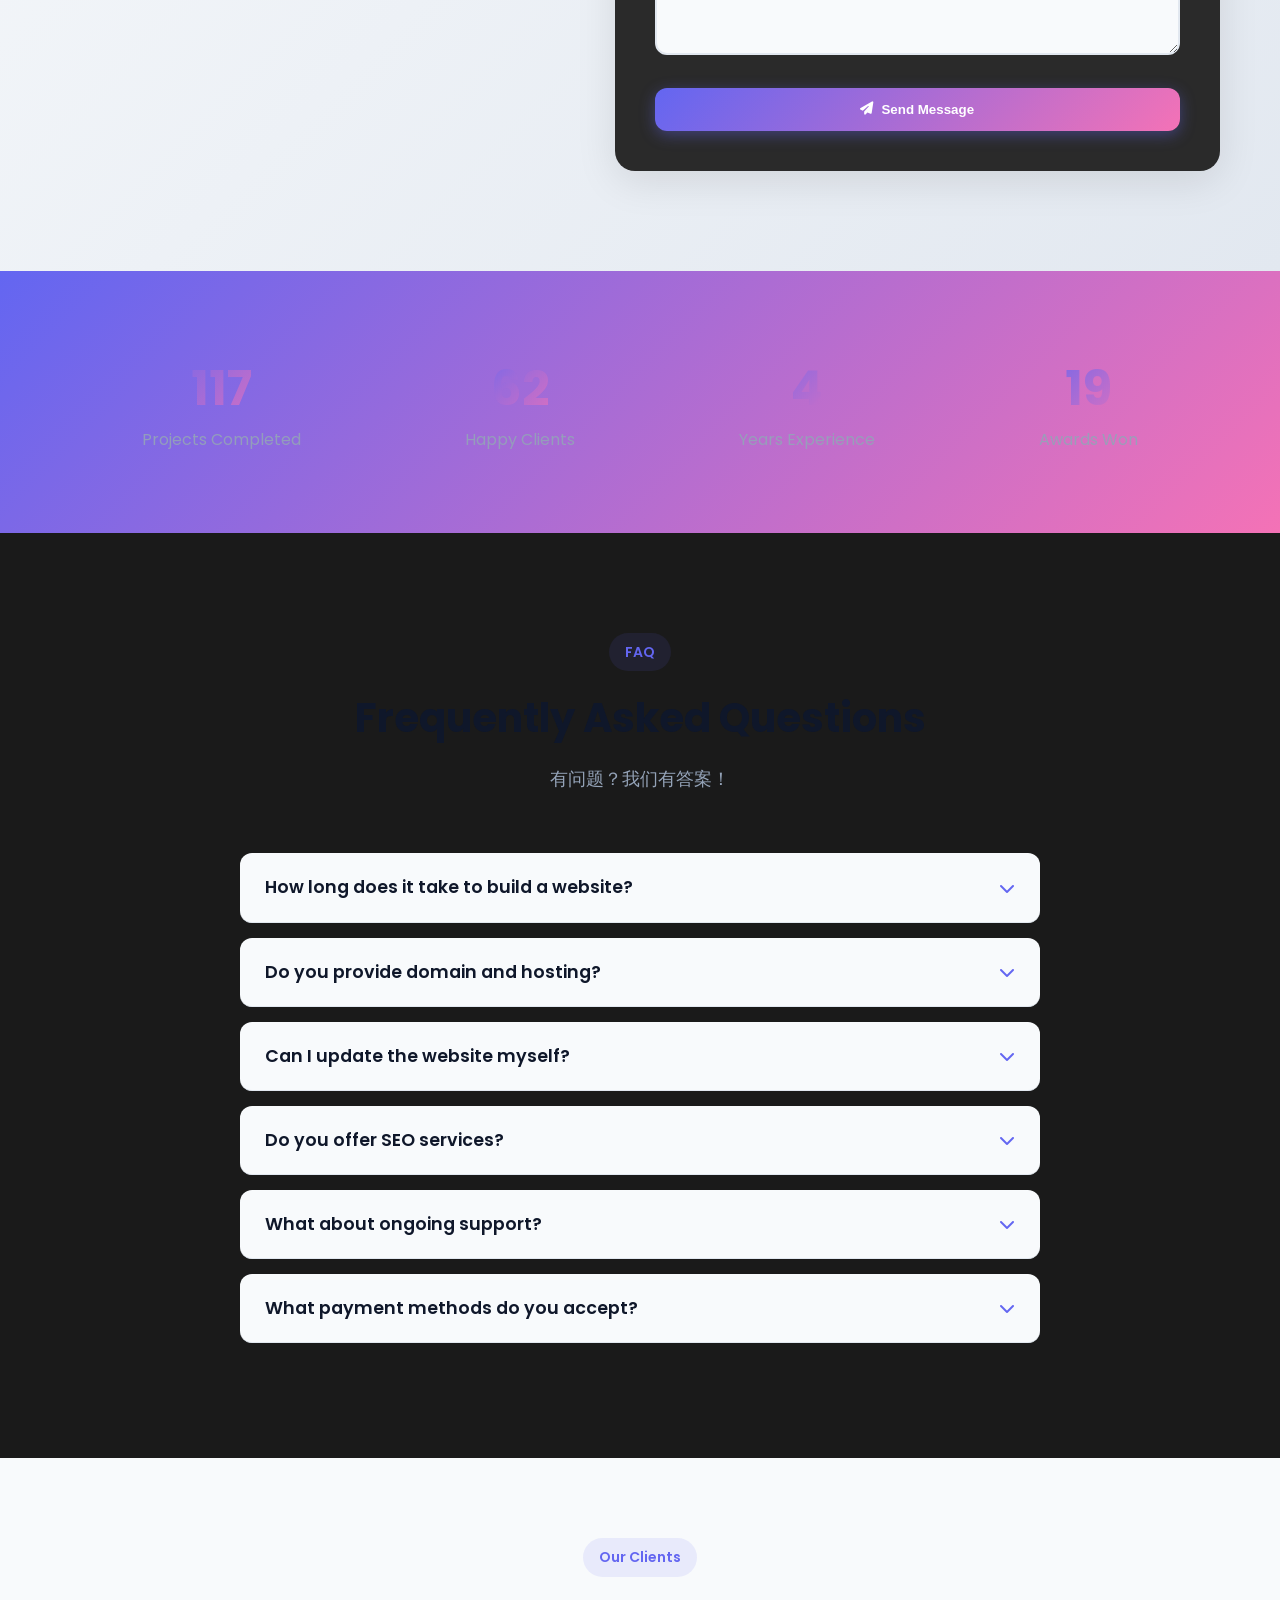
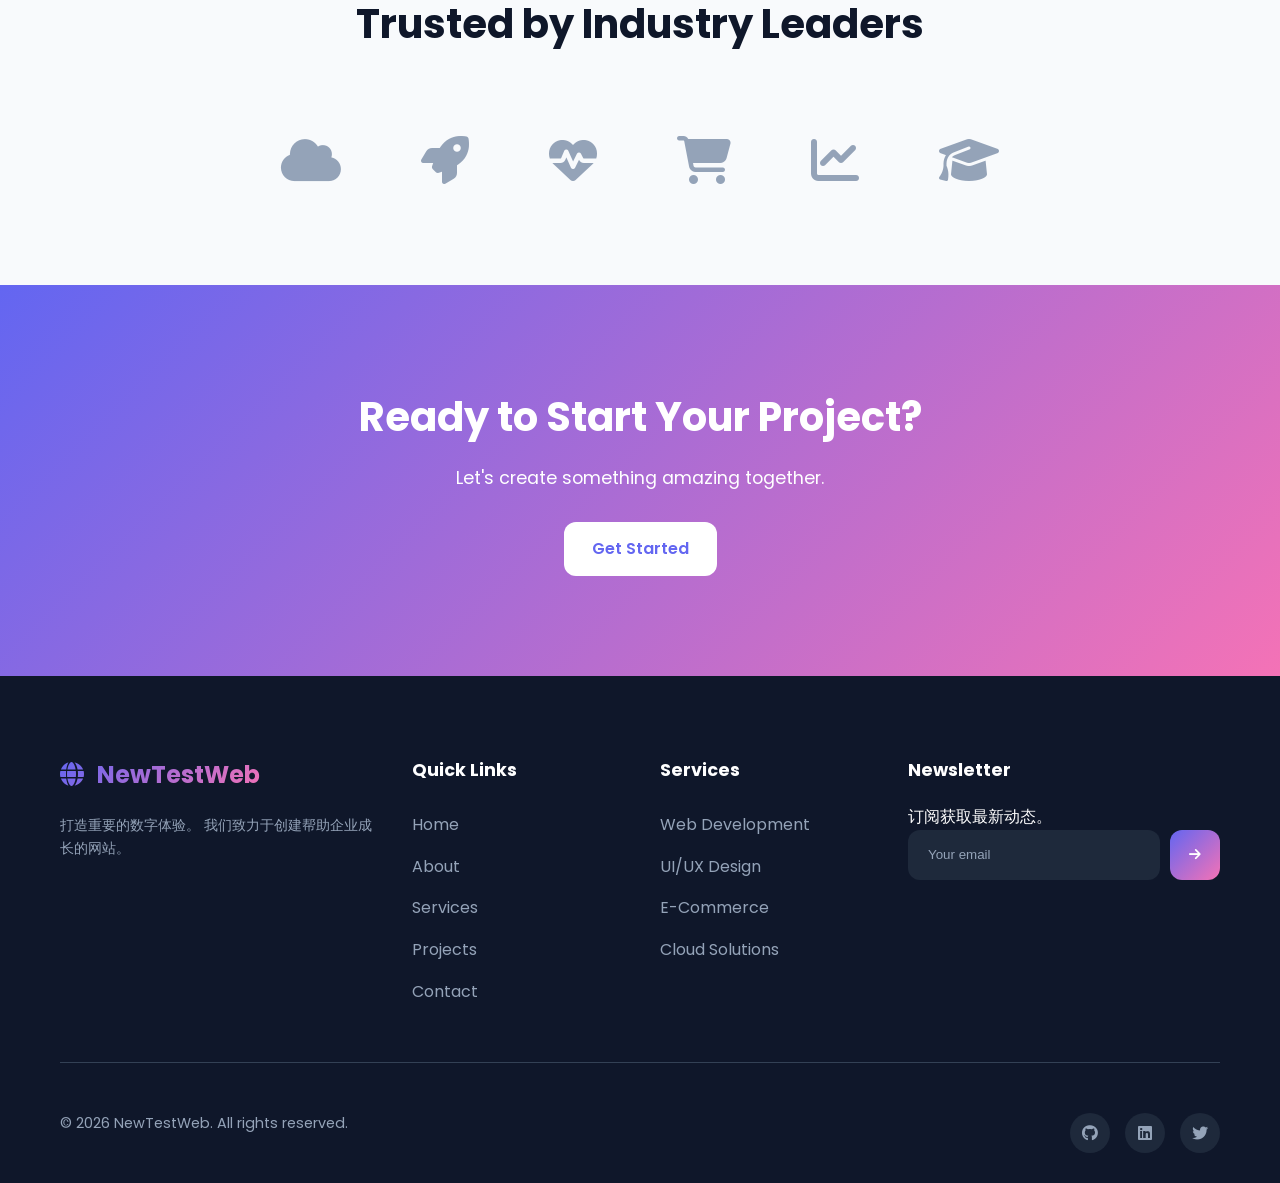
==== commit e70c7036: "Direct Chinese translations in HTML" ====
--- a/index.html
+++ b/index.html
@@ -10,7 +10,7 @@
     
     <!-- Open Graph / Social Media -->
     <meta property="og:title" content="NewTestWeb | Modern Digital Solutions">
-    <meta property="og:description" content="Building digital experiences that matter. We create stunning, functional websites.">
+    <meta property="og:description" content="打造重要的数字体验。 We create stunning, functional websites.">
     <meta property="og:type" content="website">
     <meta property="og:url" content="https://youtested.github.io/newtestweb/">
     <meta property="og:image" content="https://youtested.github.io/newtestweb/og-image.jpg">
@@ -18,7 +18,7 @@
     <!-- Twitter Card -->
     <meta name="twitter:card" content="summary_large_image">
     <meta name="twitter:title" content="NewTestWeb | Modern Digital Solutions">
-    <meta name="twitter:description" content="Building digital experiences that matter. We create stunning, functional websites.">
+    <meta name="twitter:description" content="打造重要的数字体验。 We create stunning, functional websites.">
     
     <!-- Favicon -->
     <link rel="icon" type="image/svg+xml" href="data:image/svg+xml,<svg xmlns='http://www.w3.org/2000/svg' viewBox='0 0 100 100'><text y='.9em' font-size='90'>🌐</text></svg>">
@@ -115,17 +115,17 @@
         <div class="hero-content">
             <span class="hero-badge">Welcome to</span>
             <h1>NewTestWeb</h1>
-            <p class="hero-subtitle">Building Digital Experiences That Matter</p>
+            <p class="hero-subtitle">打造重要的数字体验</p>
             <p class="hero-description">
                 We create stunning, functional websites that help businesses grow. 
                 From design to deployment, we've got you covered.
             </p>
             <div class="hero-buttons">
                 <a href="#projects" class="btn btn-primary">
-                    <i class="fas fa-eye"></i> View Our Work
+                    <i class="fas fa-eye"></i> 查看我们的作品
                 </a>
                 <a href="#contact" class="btn btn-secondary">
-                    <i class="fas fa-envelope"></i> Get In Touch
+                    <i class="fas fa-envelope"></i> 联系我们
                 </a>
             </div>
             <div class="hero-stats">
@@ -151,7 +151,7 @@
             <div class="section-header">
                 <span class="section-tag">About Us</span>
                 <h2>Who We Are</h2>
-                <p>We're a team of passionate developers and designers dedicated to creating exceptional digital experiences.</p>
+                <p>我们是一个充满热情的开发者和平面设计师团队，致力于打造卓越的数字体验。</p>
             </div>
             <div class="about-grid">
                 <div class="about-card">
@@ -159,21 +159,21 @@
                         <i class="fas fa-lightbulb"></i>
                     </div>
                     <h3>Innovative</h3>
-                    <p>We stay ahead of the curve, using the latest technologies and design trends.</p>
+                    <p>我们走在前沿，使用最新的技术和设计趋势。</p>
                 </div>
                 <div class="about-card">
                     <div class="about-icon">
                         <i class="fas fa-users"></i>
                     </div>
                     <h3>Client-Focused</h3>
-                    <p>Your goals become our mission. We listen, adapt, and deliver excellence.</p>
+                    <p>您的目标成为我们的使命。我们倾听、适应并提供卓越的服务。</p>
                 </div>
                 <div class="about-card">
                     <div class="about-icon">
                         <i class="fas fa-shield-alt"></i>
                     </div>
                     <h3>Reliable</h3>
-                    <p>Count on us for robust solutions and dedicated ongoing support.</p>
+                    <p>依靠我们为您提供强大的解决方案和持续支持。</p>
                 </div>
             </div>
         </div>
@@ -185,7 +185,7 @@
             <div class="section-header">
                 <span class="section-tag">Services</span>
                 <h2>What We Offer</h2>
-                <p>Comprehensive digital solutions tailored to your needs.</p>
+                <p>针对您业务需求的综合数字解决方案。</p>
             </div>
             <div class="services-grid">
                 <div class="service-card">
@@ -193,7 +193,7 @@
                         <i class="fas fa-laptop-code"></i>
                     </div>
                     <h3>Web Development</h3>
-                    <p>Custom websites built with modern frameworks and best practices.</p>
+                    <p>使用现代框架和最佳实践定制网站。</p>
                     <ul class="service-features">
                         <li><i class="fas fa-check"></i> React & Vue.js</li>
                         <li><i class="fas fa-check"></i> Node.js Backend</li>
@@ -205,7 +205,7 @@
                         <i class="fas fa-palette"></i>
                     </div>
                     <h3>UI/UX Design</h3>
-                    <p>Beautiful, intuitive designs that engage users and drive conversions.</p>
+                    <p>精美直观的设计，吸引用户并推动转化。</p>
                     <ul class="service-features">
                         <li><i class="fas fa-check"></i> Figma & Adobe XD</li>
                         <li><i class="fas fa-check"></i> Prototyping</li>
@@ -217,7 +217,7 @@
                         <i class="fas fa-shopping-cart"></i>
                     </div>
                     <h3>E-Commerce</h3>
-                    <p>Full-featured online stores with secure payments and inventory management.</p>
+                    <p>功能齐全的在线商店，安全支付和库存管理。</p>
                     <ul class="service-features">
                         <li><i class="fas fa-check"></i> Shopify & WooCommerce</li>
                         <li><i class="fas fa-check"></i> Payment Gateway</li>
@@ -229,7 +229,7 @@
                         <i class="fas fa-cloud"></i>
                     </div>
                     <h3>Cloud Solutions</h3>
-                    <p>Scalable cloud infrastructure and deployment pipelines.</p>
+                    <p>可扩展的云基础设施和部署管道。</p>
                     <ul class="service-features">
                         <li><i class="fas fa-check"></i> AWS & Azure</li>
                         <li><i class="fas fa-check"></i> Docker & Kubernetes</li>
@@ -246,7 +246,7 @@
             <div class="section-header">
                 <span class="section-tag">Testimonials</span>
                 <h2>What Our Clients Say</h2>
-                <p>Don't just take our word for it - hear from our satisfied clients.</p>
+                <p>不要只听我们说 - 听听我们满意的客户怎么说。</p>
             </div>
             <div class="testimonials-grid">
                 <div class="testimonial-card">
@@ -304,7 +304,7 @@
             <div class="section-header">
                 <span class="section-tag">Pricing</span>
                 <h2>Simple, Transparent Pricing</h2>
-                <p>Choose the package that fits your needs. No hidden fees.</p>
+                <p>选择适合您需求的套餐。无隐藏费用。</p>
             </div>
             <div class="pricing-grid">
                 <div class="pricing-card">
@@ -314,7 +314,7 @@
                             <span class="currency">$</span>
                             <span class="amount">999</span>
                         </div>
-                        <p>Perfect for small businesses</p>
+                        <p>适合小型企业</p>
                     </div>
                     <ul class="pricing-features">
                         <li><i class="fas fa-check"></i> 5 Page Website</li>
@@ -333,7 +333,7 @@
                             <span class="currency">$</span>
                             <span class="amount">2,499</span>
                         </div>
-                        <p>Best for growing businesses</p>
+                        <p>适合成长型企业</p>
                     </div>
                     <ul class="pricing-features">
                         <li><i class="fas fa-check"></i> 10 Page Website</li>
@@ -352,7 +352,7 @@
                             <span class="currency">$</span>
                             <span class="amount">5,999</span>
                         </div>
-                        <p>For large organizations</p>
+                        <p>适合大型组织</p>
                     </div>
                     <ul class="pricing-features">
                         <li><i class="fas fa-check"></i> Unlimited Pages</li>
@@ -441,7 +441,7 @@
             <div class="section-header">
                 <span class="section-tag">Trusted By</span>
                 <h2>Our Partners & Clients</h2>
-                <p>We've worked with amazing companies around the world.</p>
+                <p>我们与全球优秀公司合作过。</p>
             </div>
             <div class="partners-grid">
                 <div class="partner-logo"><i class="fas fa-cloud"></i><span>CloudTech</span></div>
@@ -460,7 +460,7 @@
             <div class="section-header">
                 <span class="section-tag">Portfolio</span>
                 <h2>Our Projects</h2>
-                <p>A showcase of our recent work and achievements.</p>
+                <p>展示我们最近的工作和成就。</p>
             </div>
             <div class="projects-grid">
                 <div class="project-card">
@@ -574,8 +574,8 @@
         <div class="container">
             <div class="section-header">
                 <span class="section-tag">Contact</span>
-                <h2>Get In Touch</h2>
-                <p>Have a project in mind? Let's discuss how we can help.</p>
+                <h2>联系我们</h2>
+                <p>有项目想法？让我们讨论如何帮助您。</p>
             </div>
             <div class="contact-grid">
                 <div class="contact-info">
@@ -668,7 +668,7 @@
             <div class="section-header animate-on-scroll">
                 <span class="section-tag">FAQ</span>
                 <h2>Frequently Asked Questions</h2>
-                <p>Got questions? We've got answers!</p>
+                <p>有问题？我们有答案！</p>
             </div>
             <div class="faq-grid">
                 <div class="faq-item animate-on-scroll">
@@ -766,7 +766,7 @@
                     <a href="#" class="logo">
                         <i class="fas fa-globe"></i> NewTestWeb
                     </a>
-                    <p>Building digital experiences that matter. We're passionate about creating websites that help businesses grow.</p>
+                    <p>打造重要的数字体验。 我们致力于创建帮助企业成长的网站。</p>
                 </div>
                 <div class="footer-links">
                     <h4>Quick Links</h4>
@@ -785,7 +785,7 @@
                 </div>
                 <div class="footer-newsletter">
                     <h4>Newsletter</h4>
-                    <p>Subscribe for updates and insights.</p>
+                    <p>订阅获取最新动态。</p>
                     <form class="newsletter-form">
                         <input type="email" placeholder="Your email">
                         <button type="submit"><i class="fas fa-arrow-right"></i></button>
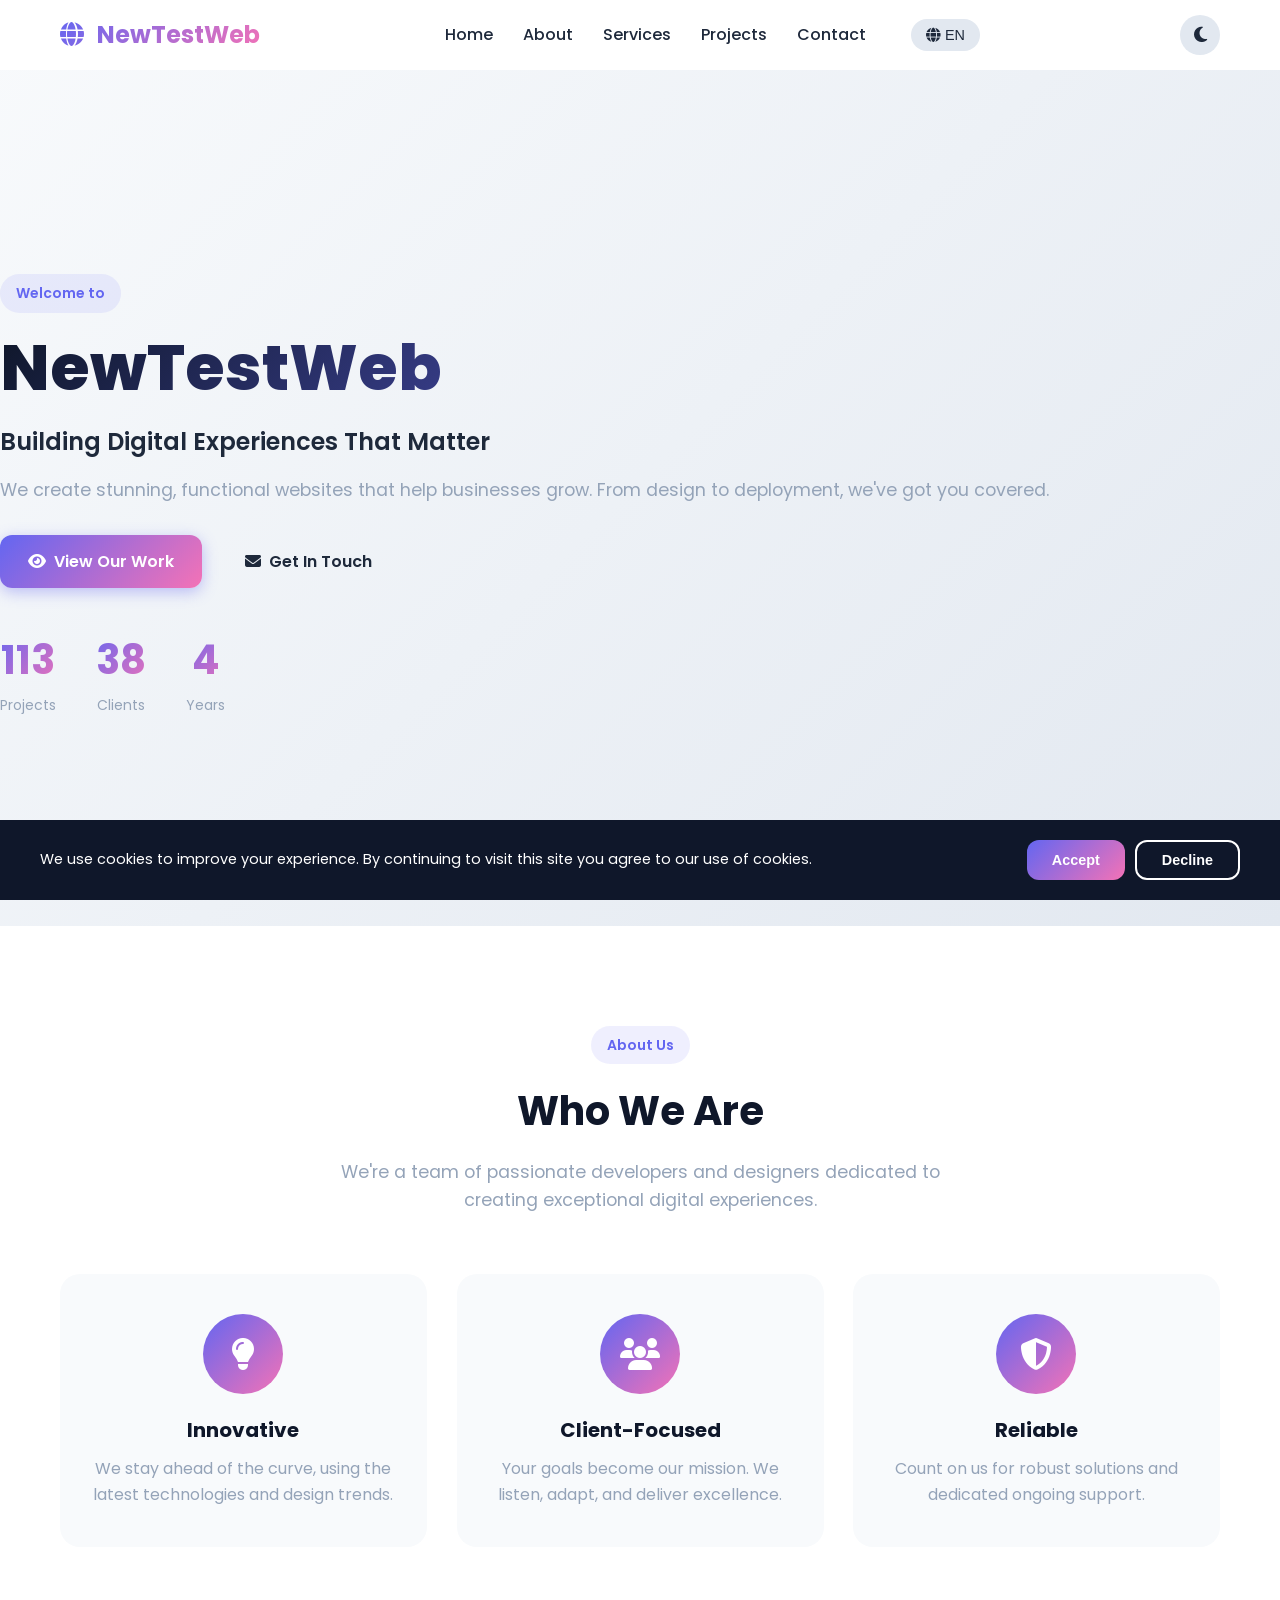
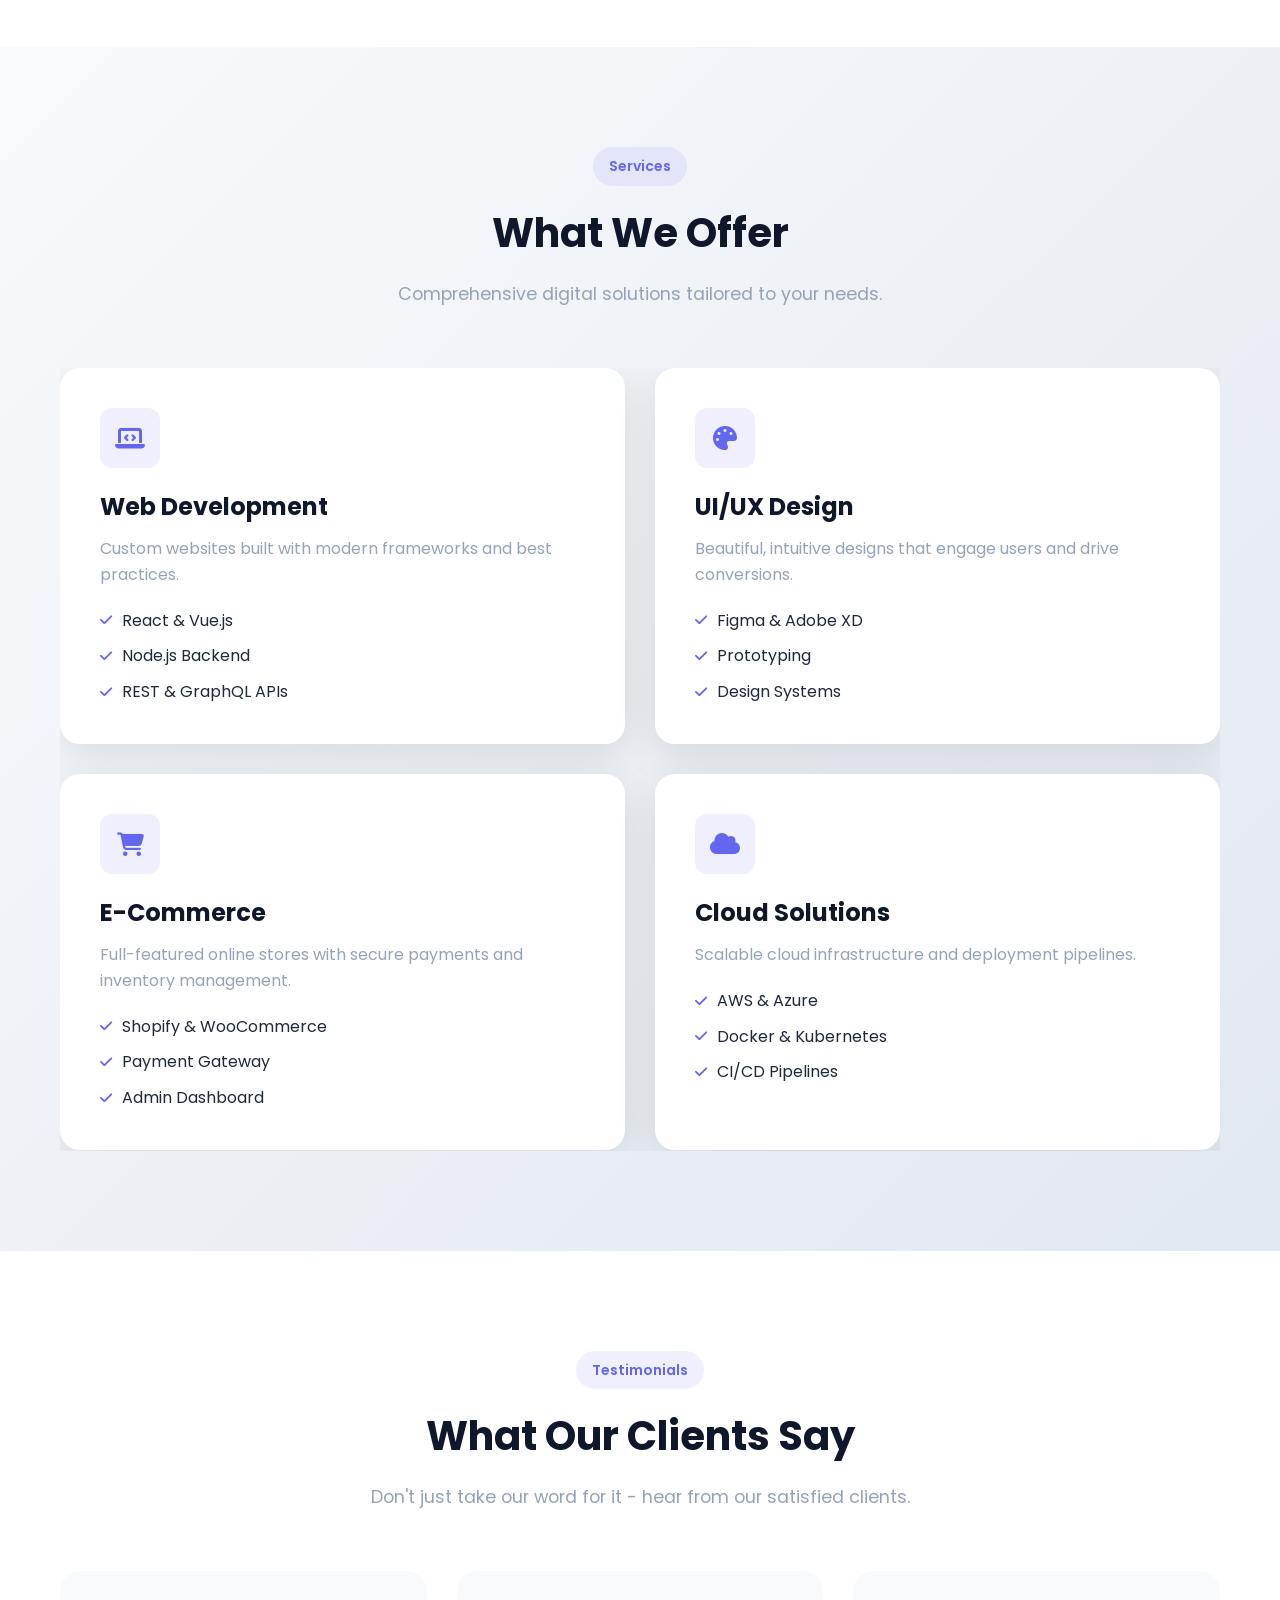
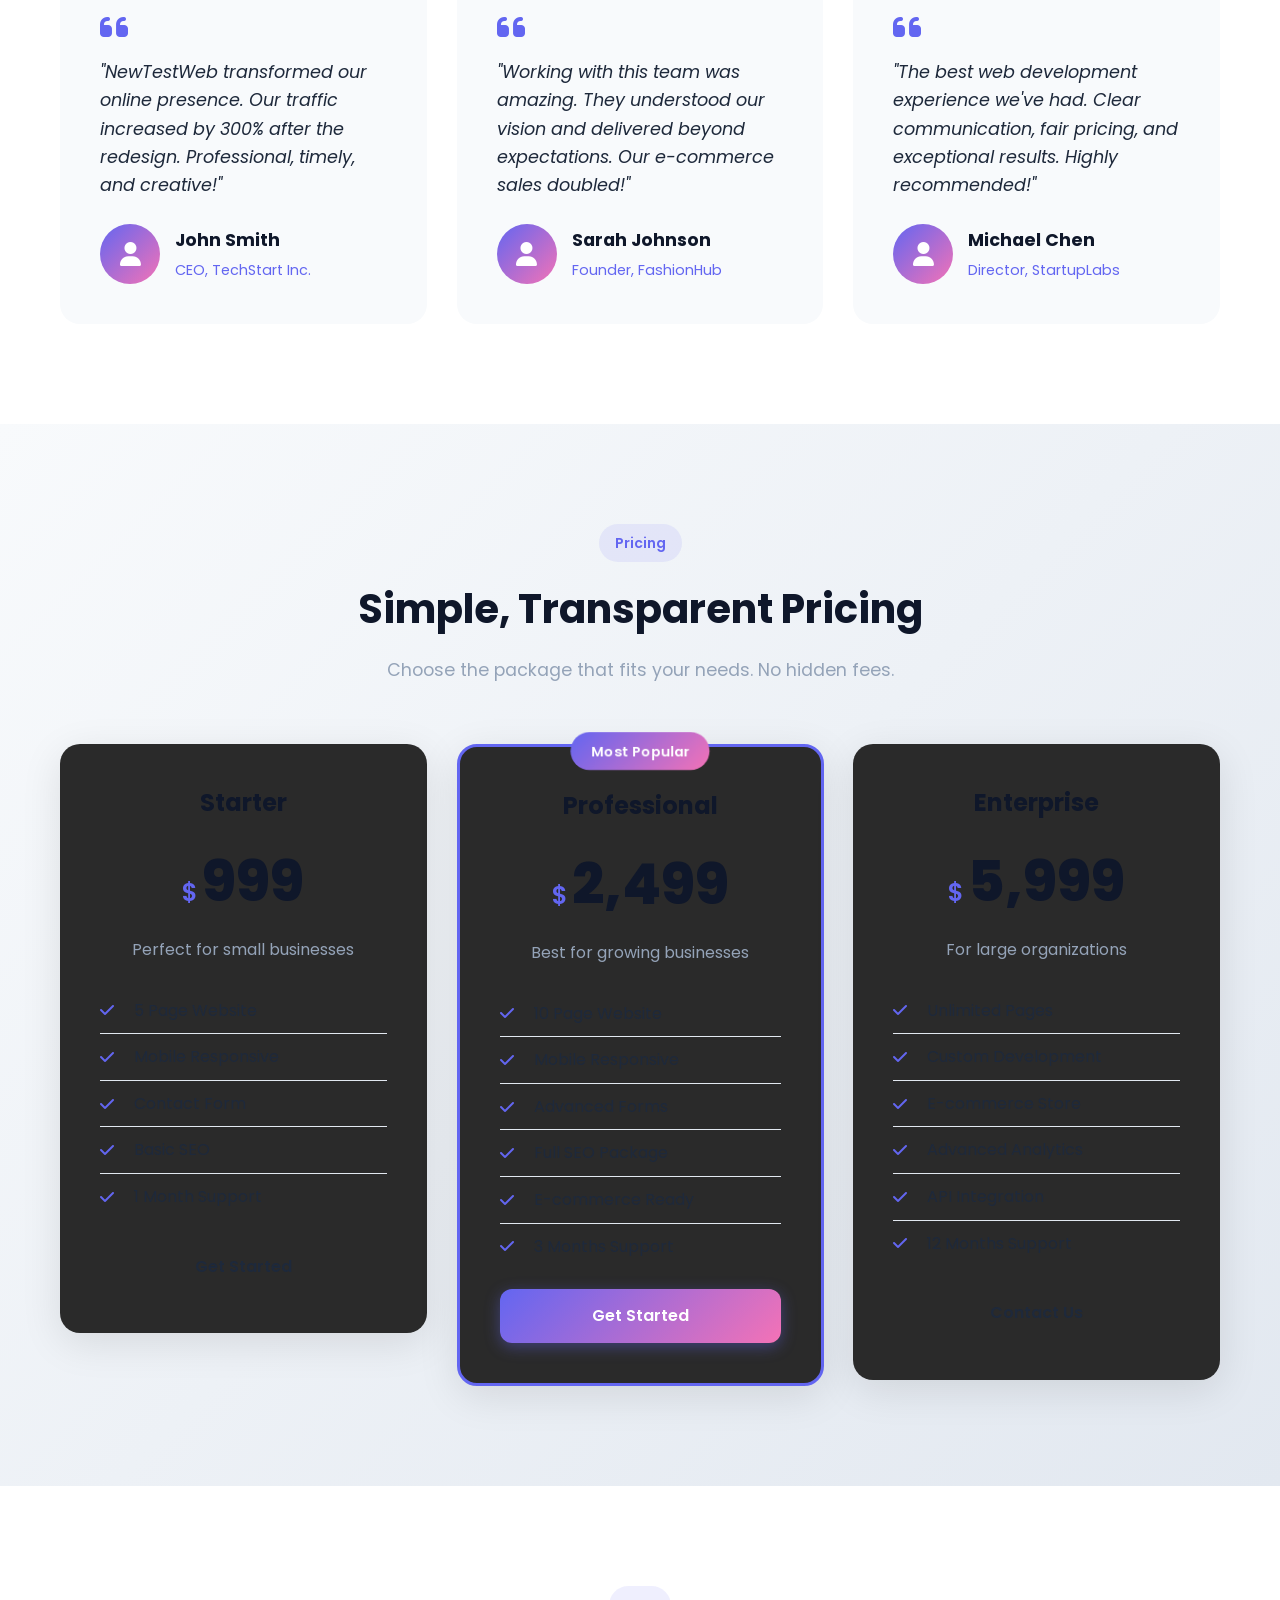
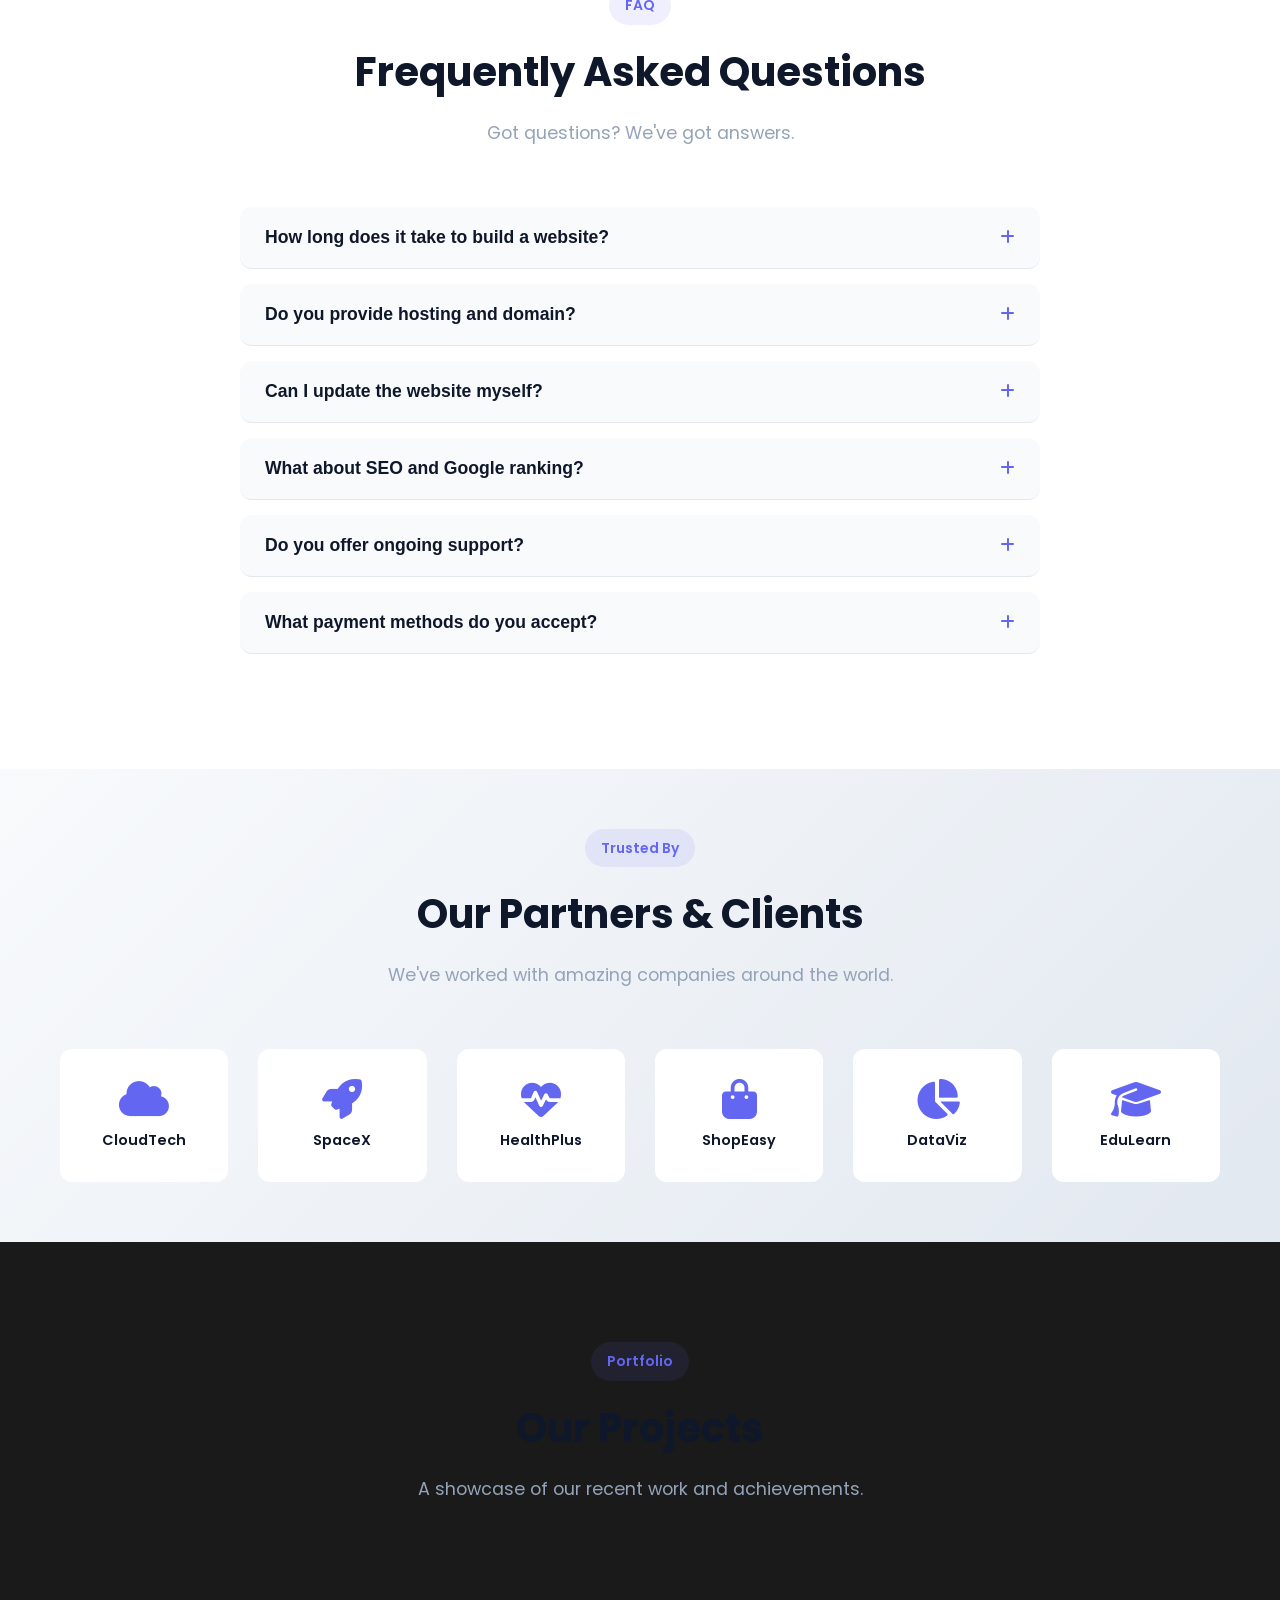
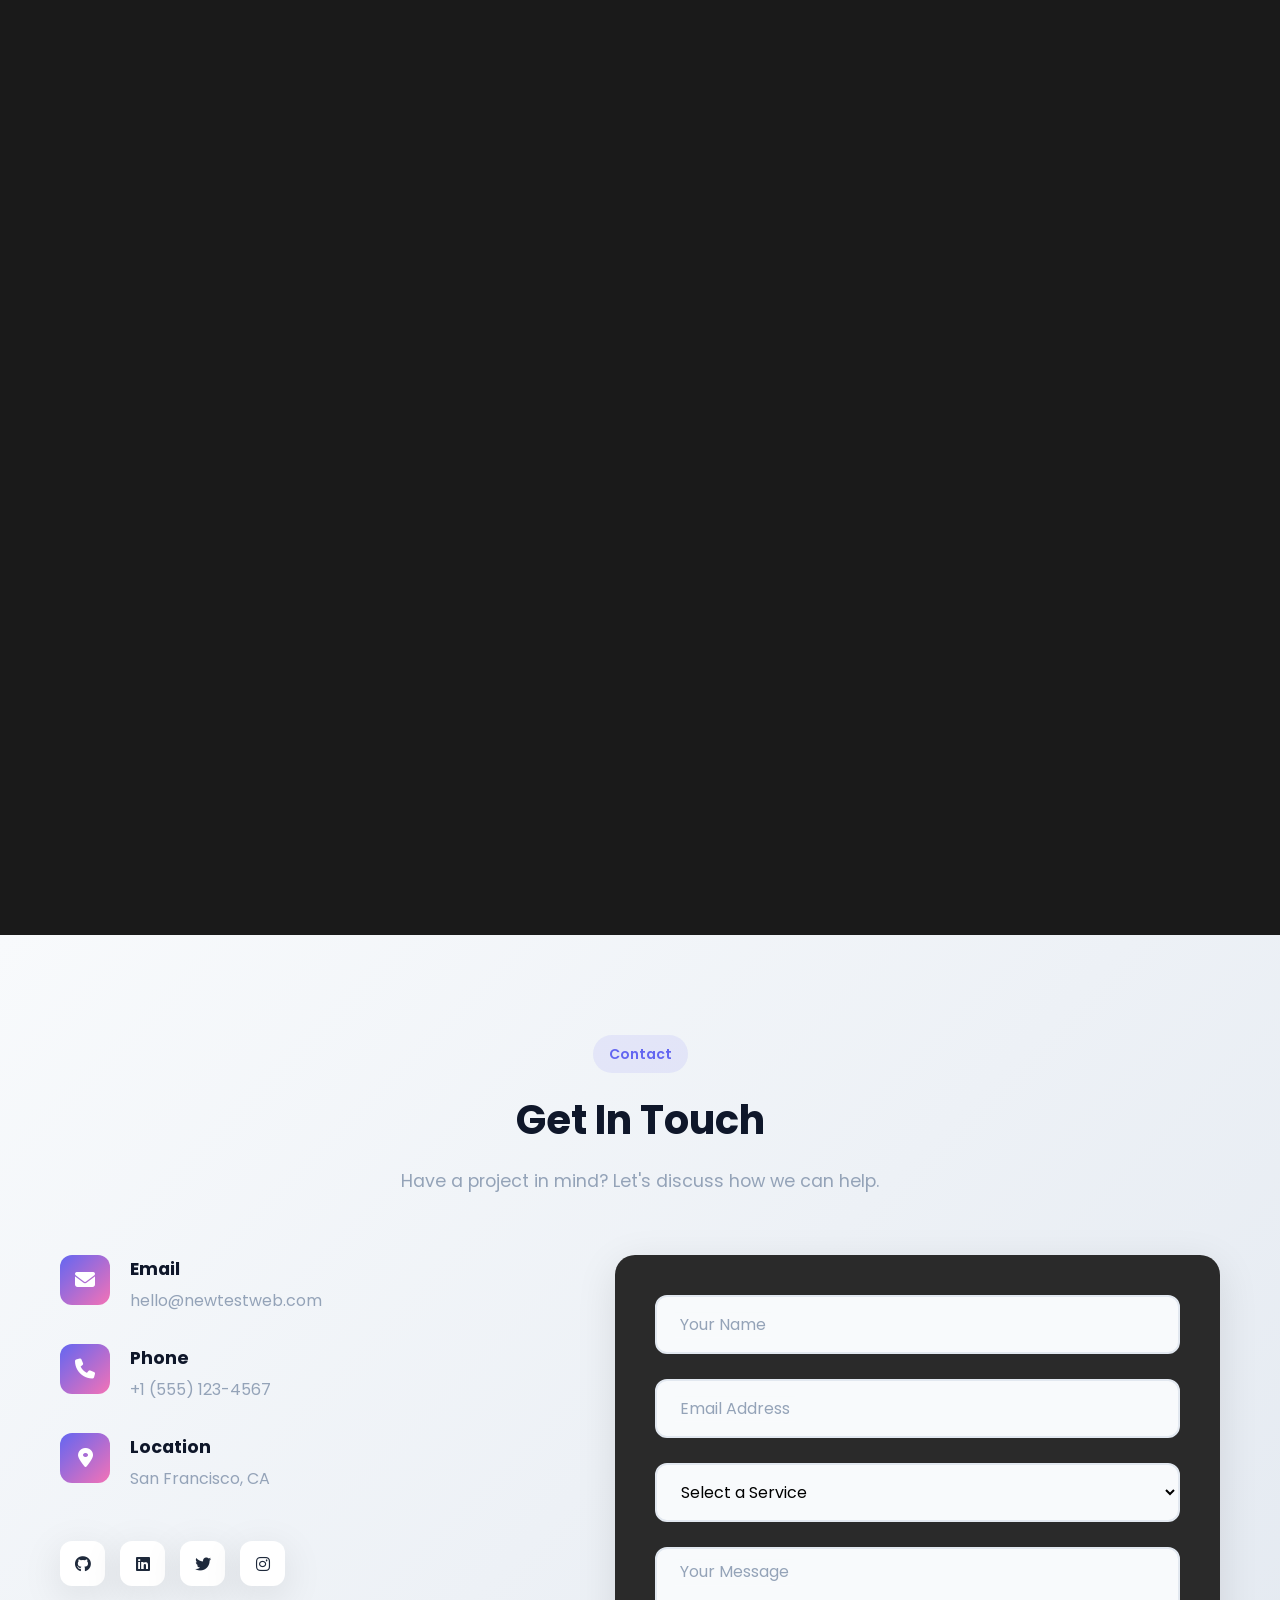
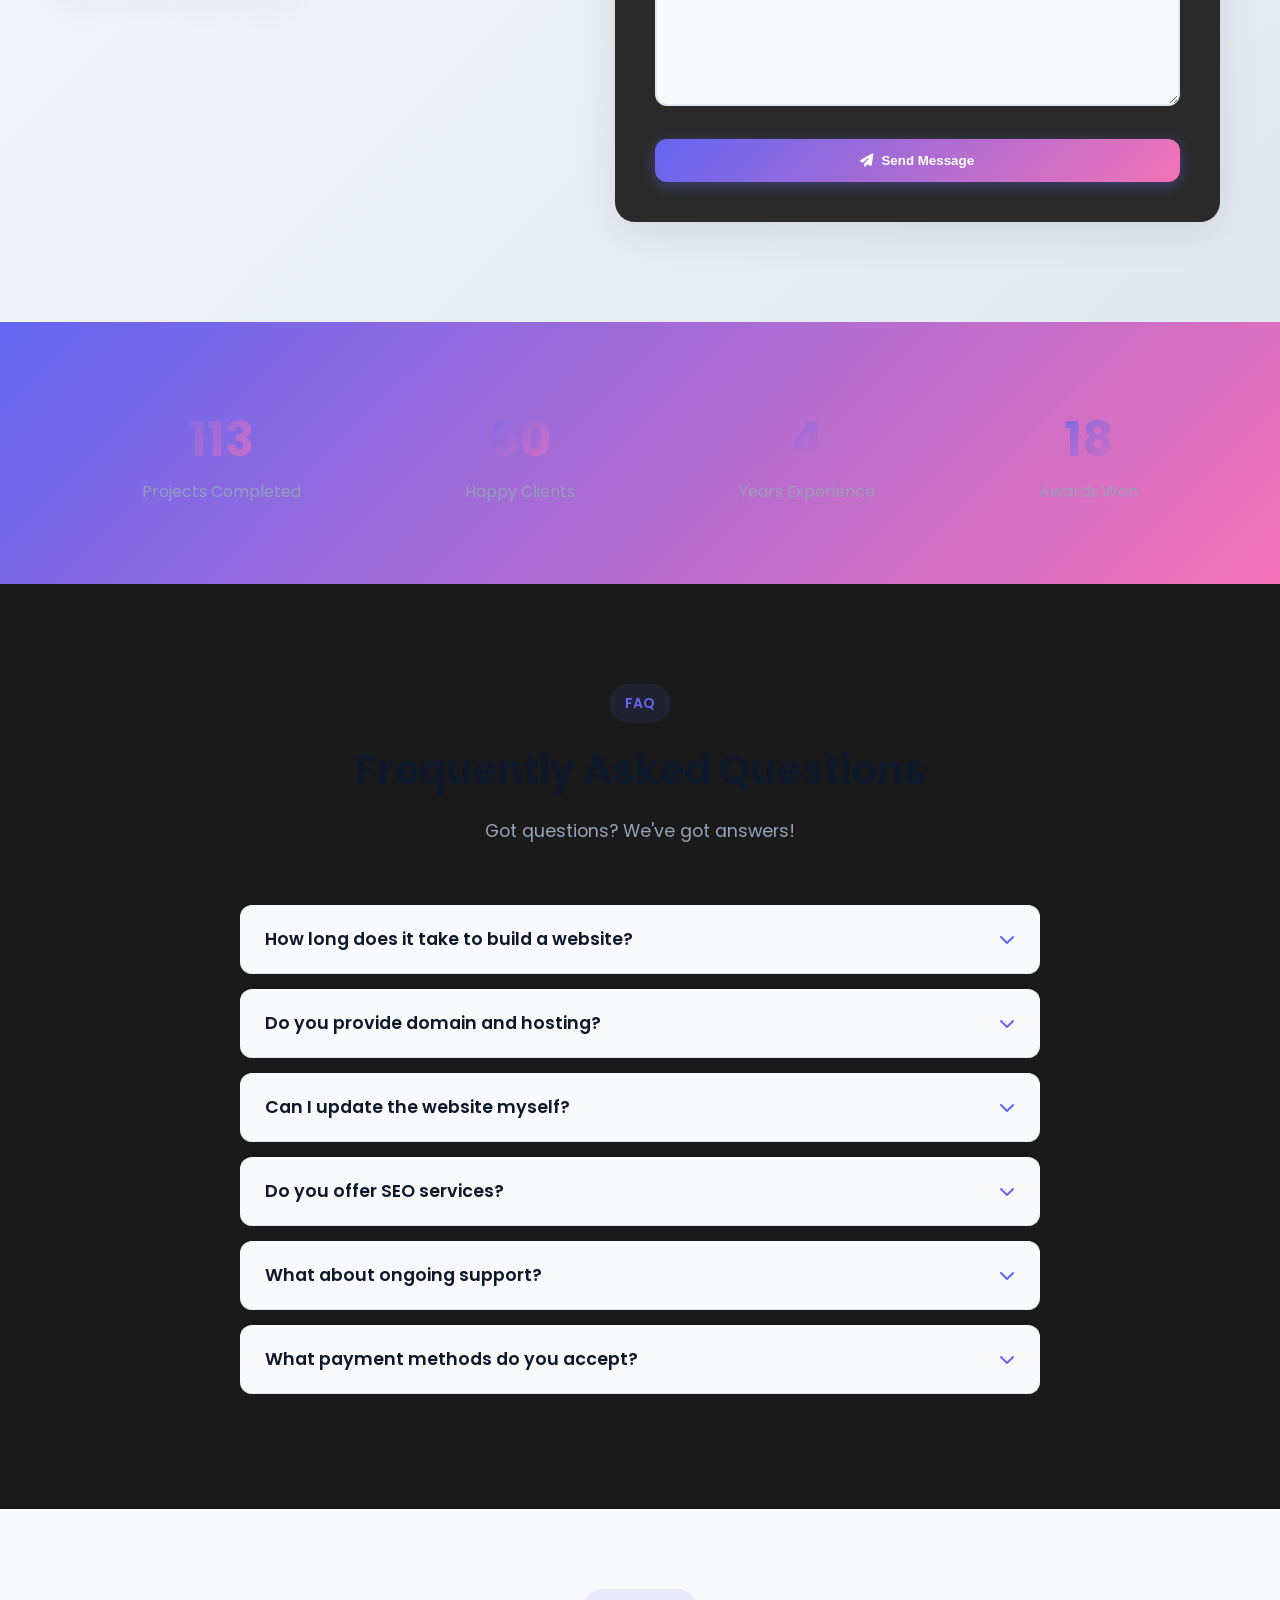
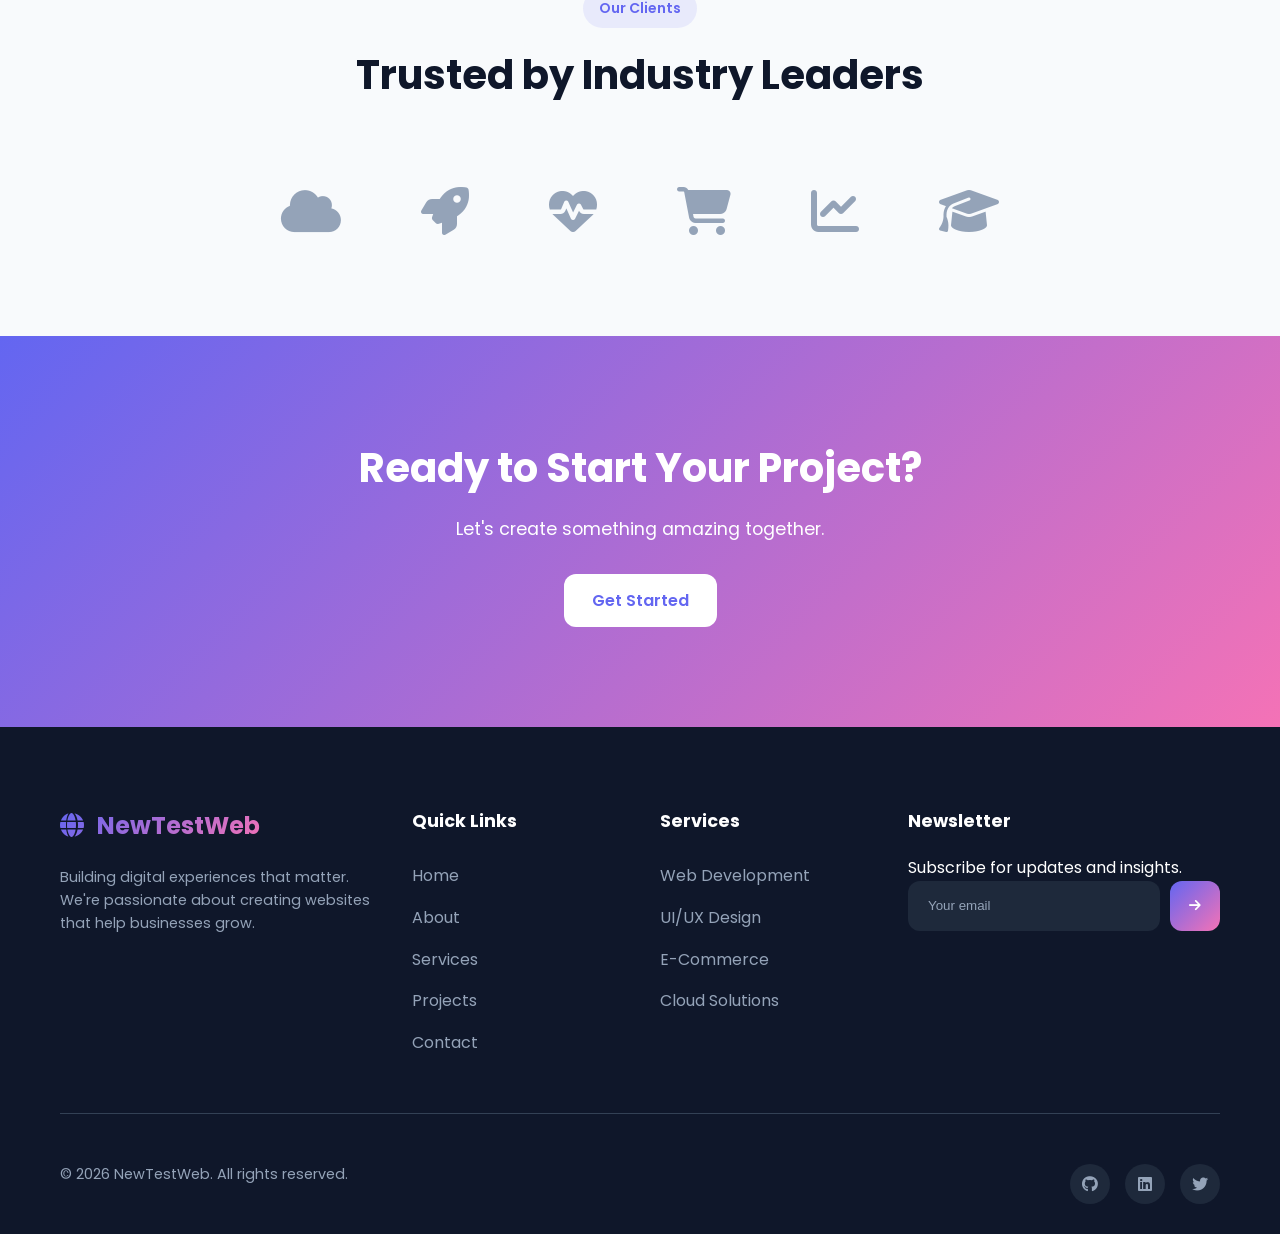
==== commit bfa7da9e: "Restore English HTML" ====
--- a/index.html
+++ b/index.html
@@ -10,7 +10,7 @@
     
     <!-- Open Graph / Social Media -->
     <meta property="og:title" content="NewTestWeb | Modern Digital Solutions">
-    <meta property="og:description" content="打造重要的数字体验。 We create stunning, functional websites.">
+    <meta property="og:description" content="Building digital experiences that matter. We create stunning, functional websites.">
     <meta property="og:type" content="website">
     <meta property="og:url" content="https://youtested.github.io/newtestweb/">
     <meta property="og:image" content="https://youtested.github.io/newtestweb/og-image.jpg">
@@ -18,7 +18,7 @@
     <!-- Twitter Card -->
     <meta name="twitter:card" content="summary_large_image">
     <meta name="twitter:title" content="NewTestWeb | Modern Digital Solutions">
-    <meta name="twitter:description" content="打造重要的数字体验。 We create stunning, functional websites.">
+    <meta name="twitter:description" content="Building digital experiences that matter. We create stunning, functional websites.">
     
     <!-- Favicon -->
     <link rel="icon" type="image/svg+xml" href="data:image/svg+xml,<svg xmlns='http://www.w3.org/2000/svg' viewBox='0 0 100 100'><text y='.9em' font-size='90'>🌐</text></svg>">
@@ -115,17 +115,17 @@
         <div class="hero-content">
             <span class="hero-badge">Welcome to</span>
             <h1>NewTestWeb</h1>
-            <p class="hero-subtitle">打造重要的数字体验</p>
+            <p class="hero-subtitle">Building Digital Experiences That Matter</p>
             <p class="hero-description">
                 We create stunning, functional websites that help businesses grow. 
                 From design to deployment, we've got you covered.
             </p>
             <div class="hero-buttons">
                 <a href="#projects" class="btn btn-primary">
-                    <i class="fas fa-eye"></i> 查看我们的作品
+                    <i class="fas fa-eye"></i> View Our Work
                 </a>
                 <a href="#contact" class="btn btn-secondary">
-                    <i class="fas fa-envelope"></i> 联系我们
+                    <i class="fas fa-envelope"></i> Get In Touch
                 </a>
             </div>
             <div class="hero-stats">
@@ -151,7 +151,7 @@
             <div class="section-header">
                 <span class="section-tag">About Us</span>
                 <h2>Who We Are</h2>
-                <p>我们是一个充满热情的开发者和平面设计师团队，致力于打造卓越的数字体验。</p>
+                <p>We're a team of passionate developers and designers dedicated to creating exceptional digital experiences.</p>
             </div>
             <div class="about-grid">
                 <div class="about-card">
@@ -159,21 +159,21 @@
                         <i class="fas fa-lightbulb"></i>
                     </div>
                     <h3>Innovative</h3>
-                    <p>我们走在前沿，使用最新的技术和设计趋势。</p>
+                    <p>We stay ahead of the curve, using the latest technologies and design trends.</p>
                 </div>
                 <div class="about-card">
                     <div class="about-icon">
                         <i class="fas fa-users"></i>
                     </div>
                     <h3>Client-Focused</h3>
-                    <p>您的目标成为我们的使命。我们倾听、适应并提供卓越的服务。</p>
+                    <p>Your goals become our mission. We listen, adapt, and deliver excellence.</p>
                 </div>
                 <div class="about-card">
                     <div class="about-icon">
                         <i class="fas fa-shield-alt"></i>
                     </div>
                     <h3>Reliable</h3>
-                    <p>依靠我们为您提供强大的解决方案和持续支持。</p>
+                    <p>Count on us for robust solutions and dedicated ongoing support.</p>
                 </div>
             </div>
         </div>
@@ -185,7 +185,7 @@
             <div class="section-header">
                 <span class="section-tag">Services</span>
                 <h2>What We Offer</h2>
-                <p>针对您业务需求的综合数字解决方案。</p>
+                <p>Comprehensive digital solutions tailored to your needs.</p>
             </div>
             <div class="services-grid">
                 <div class="service-card">
@@ -193,7 +193,7 @@
                         <i class="fas fa-laptop-code"></i>
                     </div>
                     <h3>Web Development</h3>
-                    <p>使用现代框架和最佳实践定制网站。</p>
+                    <p>Custom websites built with modern frameworks and best practices.</p>
                     <ul class="service-features">
                         <li><i class="fas fa-check"></i> React & Vue.js</li>
                         <li><i class="fas fa-check"></i> Node.js Backend</li>
@@ -205,7 +205,7 @@
                         <i class="fas fa-palette"></i>
                     </div>
                     <h3>UI/UX Design</h3>
-                    <p>精美直观的设计，吸引用户并推动转化。</p>
+                    <p>Beautiful, intuitive designs that engage users and drive conversions.</p>
                     <ul class="service-features">
                         <li><i class="fas fa-check"></i> Figma & Adobe XD</li>
                         <li><i class="fas fa-check"></i> Prototyping</li>
@@ -217,7 +217,7 @@
                         <i class="fas fa-shopping-cart"></i>
                     </div>
                     <h3>E-Commerce</h3>
-                    <p>功能齐全的在线商店，安全支付和库存管理。</p>
+                    <p>Full-featured online stores with secure payments and inventory management.</p>
                     <ul class="service-features">
                         <li><i class="fas fa-check"></i> Shopify & WooCommerce</li>
                         <li><i class="fas fa-check"></i> Payment Gateway</li>
@@ -229,7 +229,7 @@
                         <i class="fas fa-cloud"></i>
                     </div>
                     <h3>Cloud Solutions</h3>
-                    <p>可扩展的云基础设施和部署管道。</p>
+                    <p>Scalable cloud infrastructure and deployment pipelines.</p>
                     <ul class="service-features">
                         <li><i class="fas fa-check"></i> AWS & Azure</li>
                         <li><i class="fas fa-check"></i> Docker & Kubernetes</li>
@@ -246,7 +246,7 @@
             <div class="section-header">
                 <span class="section-tag">Testimonials</span>
                 <h2>What Our Clients Say</h2>
-                <p>不要只听我们说 - 听听我们满意的客户怎么说。</p>
+                <p>Don't just take our word for it - hear from our satisfied clients.</p>
             </div>
             <div class="testimonials-grid">
                 <div class="testimonial-card">
@@ -304,7 +304,7 @@
             <div class="section-header">
                 <span class="section-tag">Pricing</span>
                 <h2>Simple, Transparent Pricing</h2>
-                <p>选择适合您需求的套餐。无隐藏费用。</p>
+                <p>Choose the package that fits your needs. No hidden fees.</p>
             </div>
             <div class="pricing-grid">
                 <div class="pricing-card">
@@ -314,7 +314,7 @@
                             <span class="currency">$</span>
                             <span class="amount">999</span>
                         </div>
-                        <p>适合小型企业</p>
+                        <p>Perfect for small businesses</p>
                     </div>
                     <ul class="pricing-features">
                         <li><i class="fas fa-check"></i> 5 Page Website</li>
@@ -333,7 +333,7 @@
                             <span class="currency">$</span>
                             <span class="amount">2,499</span>
                         </div>
-                        <p>适合成长型企业</p>
+                        <p>Best for growing businesses</p>
                     </div>
                     <ul class="pricing-features">
                         <li><i class="fas fa-check"></i> 10 Page Website</li>
@@ -352,7 +352,7 @@
                             <span class="currency">$</span>
                             <span class="amount">5,999</span>
                         </div>
-                        <p>适合大型组织</p>
+                        <p>For large organizations</p>
                     </div>
                     <ul class="pricing-features">
                         <li><i class="fas fa-check"></i> Unlimited Pages</li>
@@ -441,7 +441,7 @@
             <div class="section-header">
                 <span class="section-tag">Trusted By</span>
                 <h2>Our Partners & Clients</h2>
-                <p>我们与全球优秀公司合作过。</p>
+                <p>We've worked with amazing companies around the world.</p>
             </div>
             <div class="partners-grid">
                 <div class="partner-logo"><i class="fas fa-cloud"></i><span>CloudTech</span></div>
@@ -460,7 +460,7 @@
             <div class="section-header">
                 <span class="section-tag">Portfolio</span>
                 <h2>Our Projects</h2>
-                <p>展示我们最近的工作和成就。</p>
+                <p>A showcase of our recent work and achievements.</p>
             </div>
             <div class="projects-grid">
                 <div class="project-card">
@@ -574,8 +574,8 @@
         <div class="container">
             <div class="section-header">
                 <span class="section-tag">Contact</span>
-                <h2>联系我们</h2>
-                <p>有项目想法？让我们讨论如何帮助您。</p>
+                <h2>Get In Touch</h2>
+                <p>Have a project in mind? Let's discuss how we can help.</p>
             </div>
             <div class="contact-grid">
                 <div class="contact-info">
@@ -668,7 +668,7 @@
             <div class="section-header animate-on-scroll">
                 <span class="section-tag">FAQ</span>
                 <h2>Frequently Asked Questions</h2>
-                <p>有问题？我们有答案！</p>
+                <p>Got questions? We've got answers!</p>
             </div>
             <div class="faq-grid">
                 <div class="faq-item animate-on-scroll">
@@ -766,7 +766,7 @@
                     <a href="#" class="logo">
                         <i class="fas fa-globe"></i> NewTestWeb
                     </a>
-                    <p>打造重要的数字体验。 我们致力于创建帮助企业成长的网站。</p>
+                    <p>Building digital experiences that matter. We're passionate about creating websites that help businesses grow.</p>
                 </div>
                 <div class="footer-links">
                     <h4>Quick Links</h4>
@@ -785,7 +785,7 @@
                 </div>
                 <div class="footer-newsletter">
                     <h4>Newsletter</h4>
-                    <p>订阅获取最新动态。</p>
+                    <p>Subscribe for updates and insights.</p>
                     <form class="newsletter-form">
                         <input type="email" placeholder="Your email">
                         <button type="submit"><i class="fas fa-arrow-right"></i></button>
